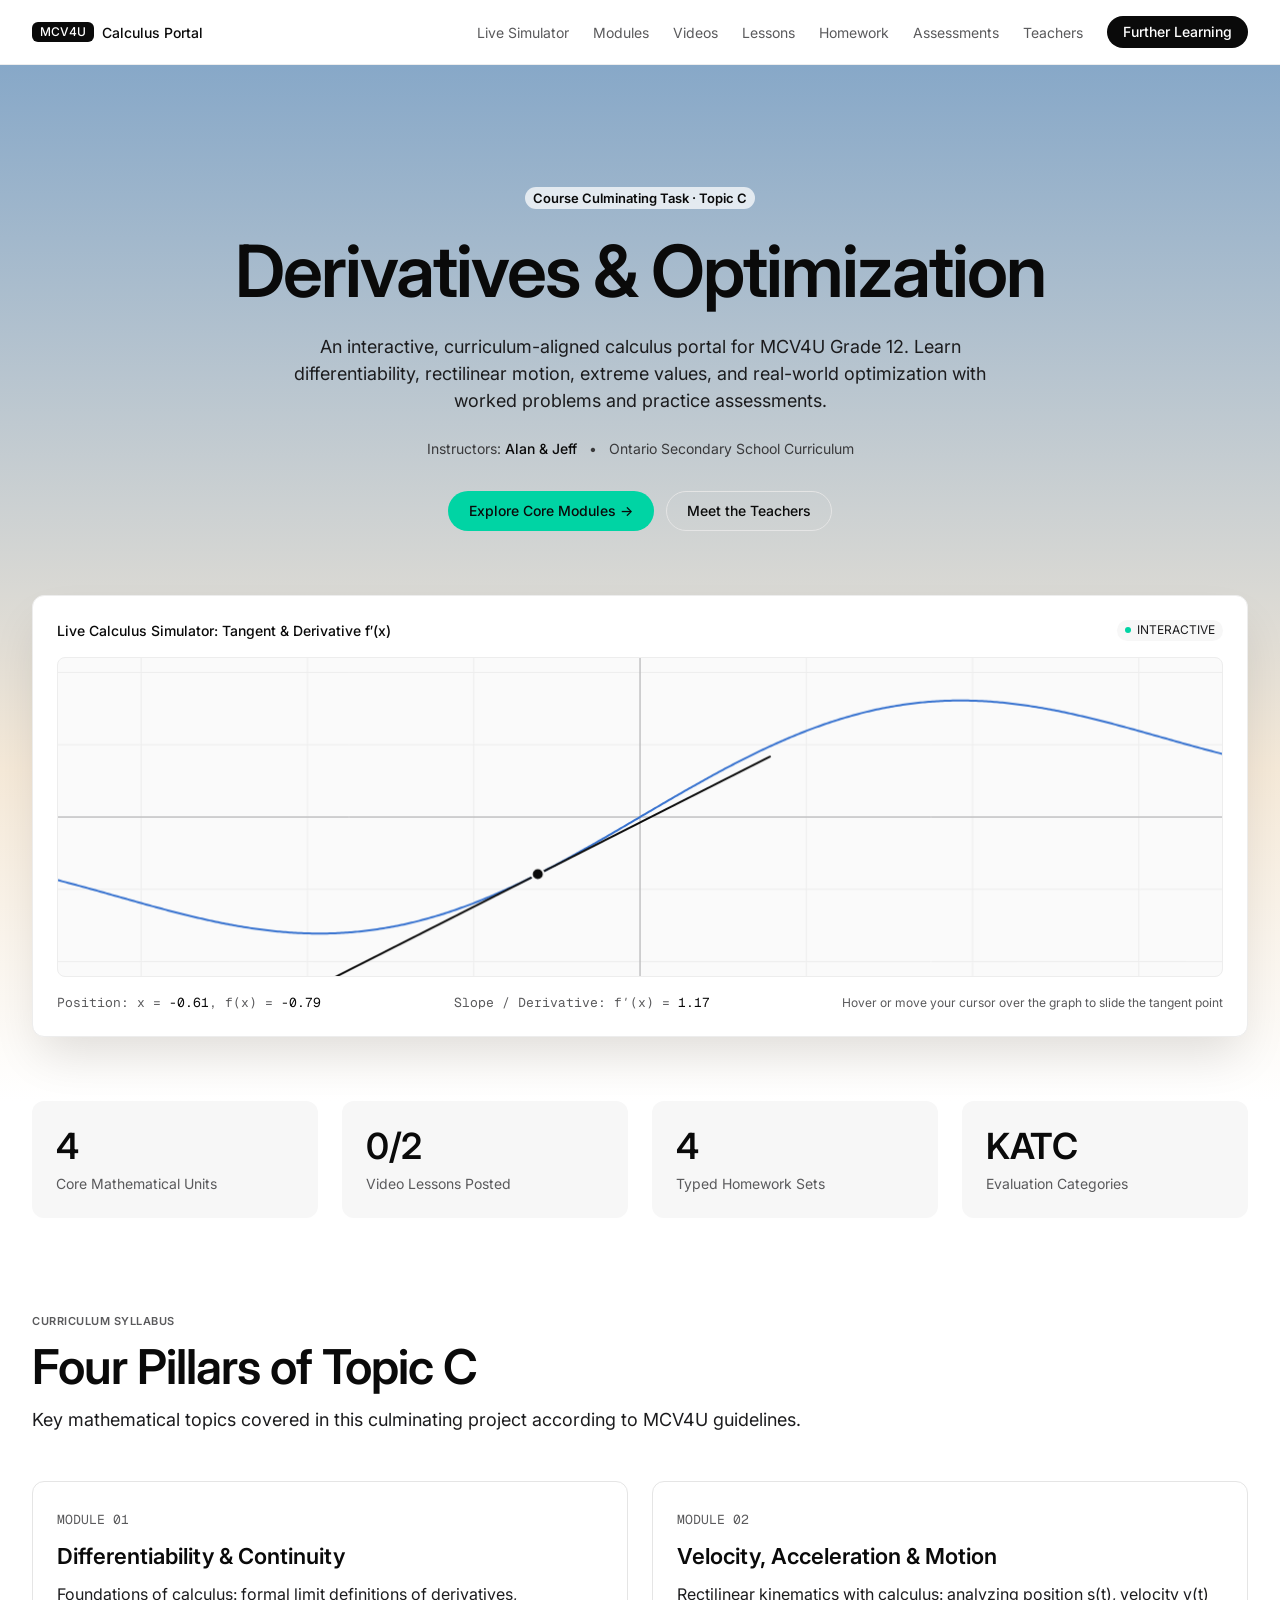
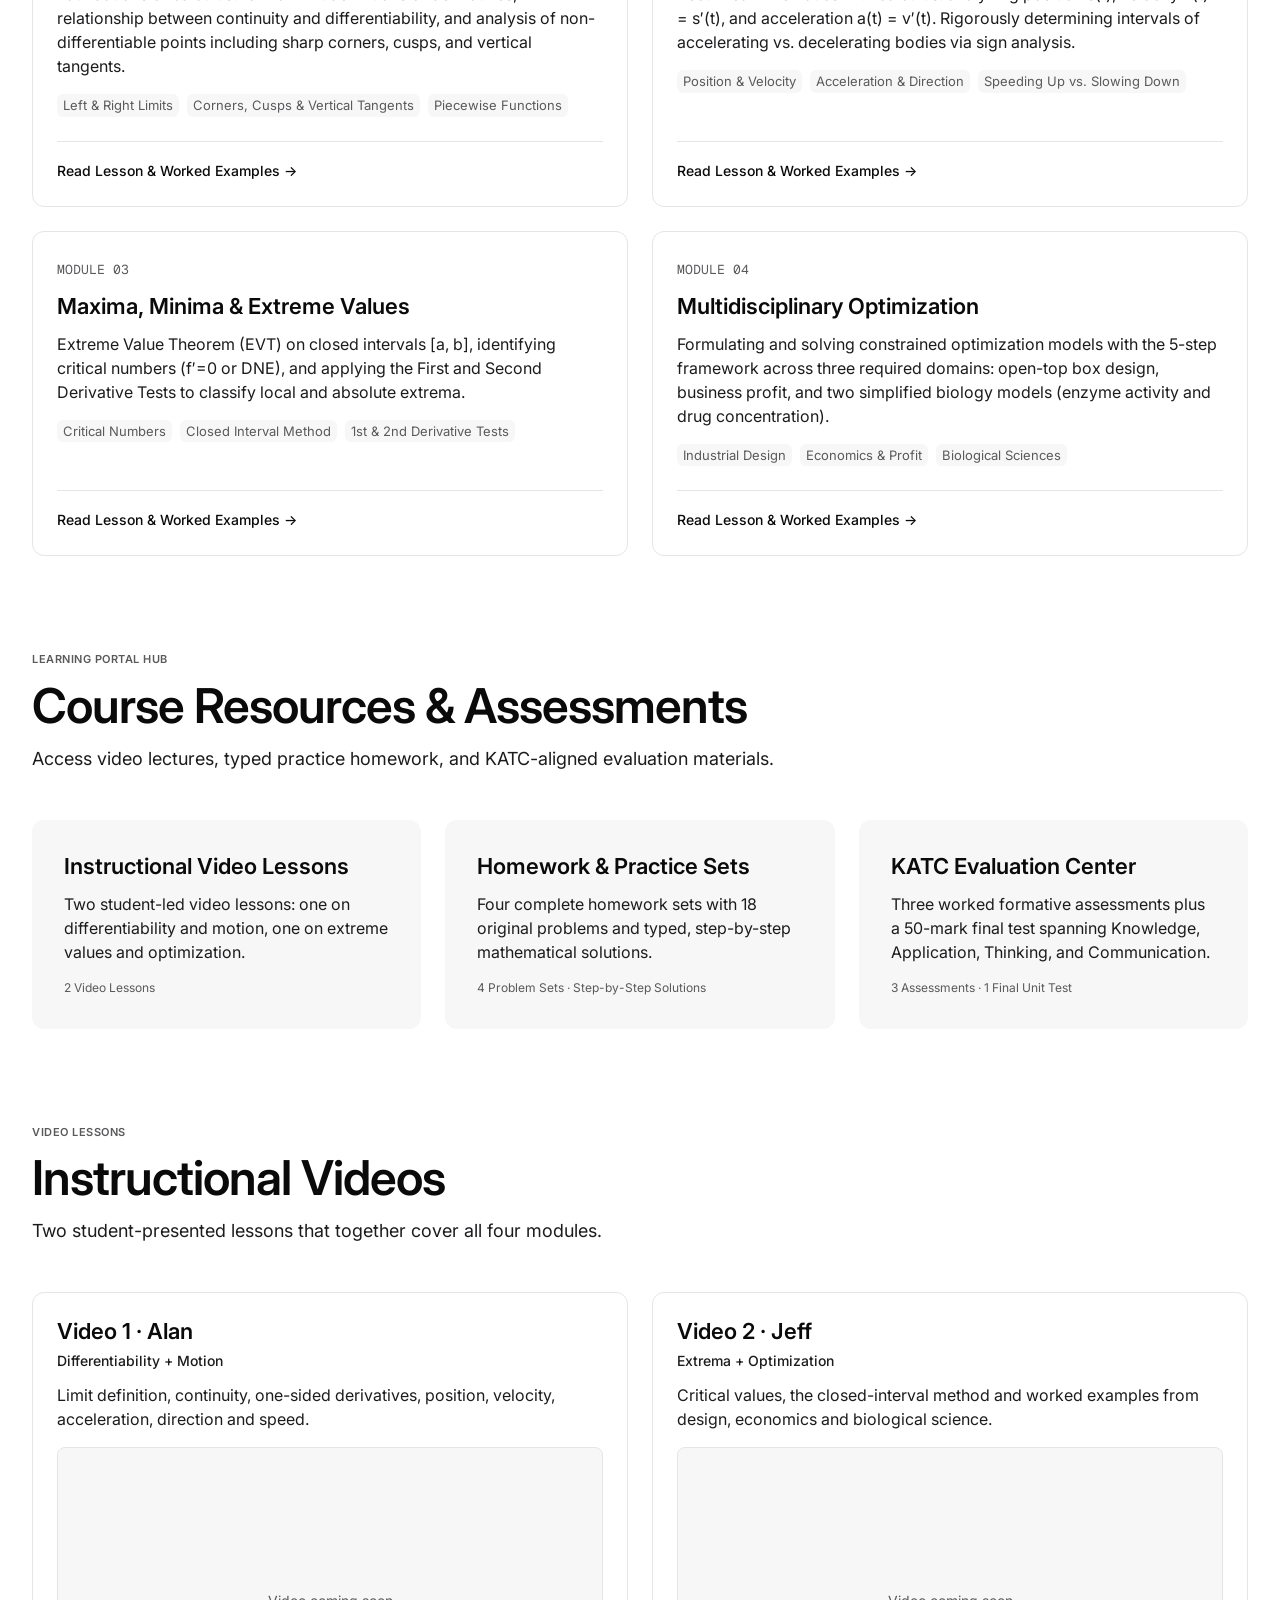
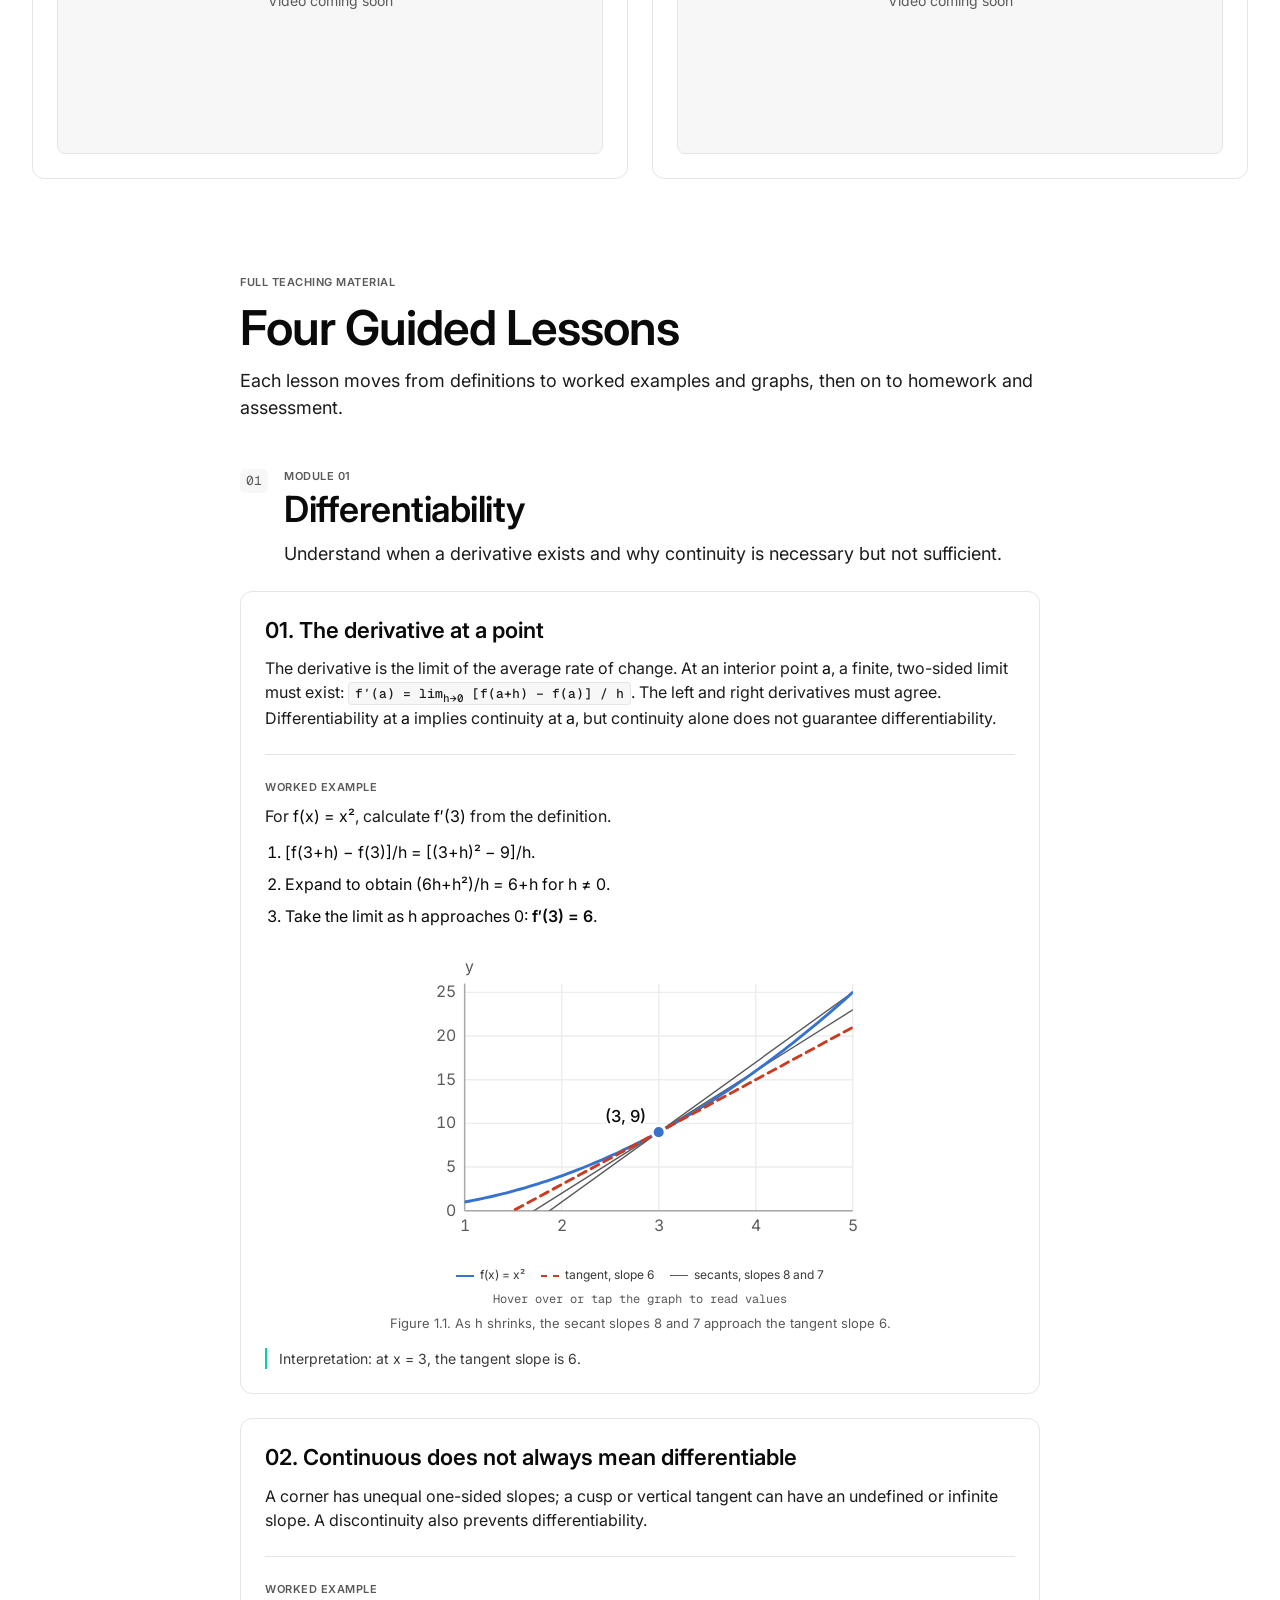
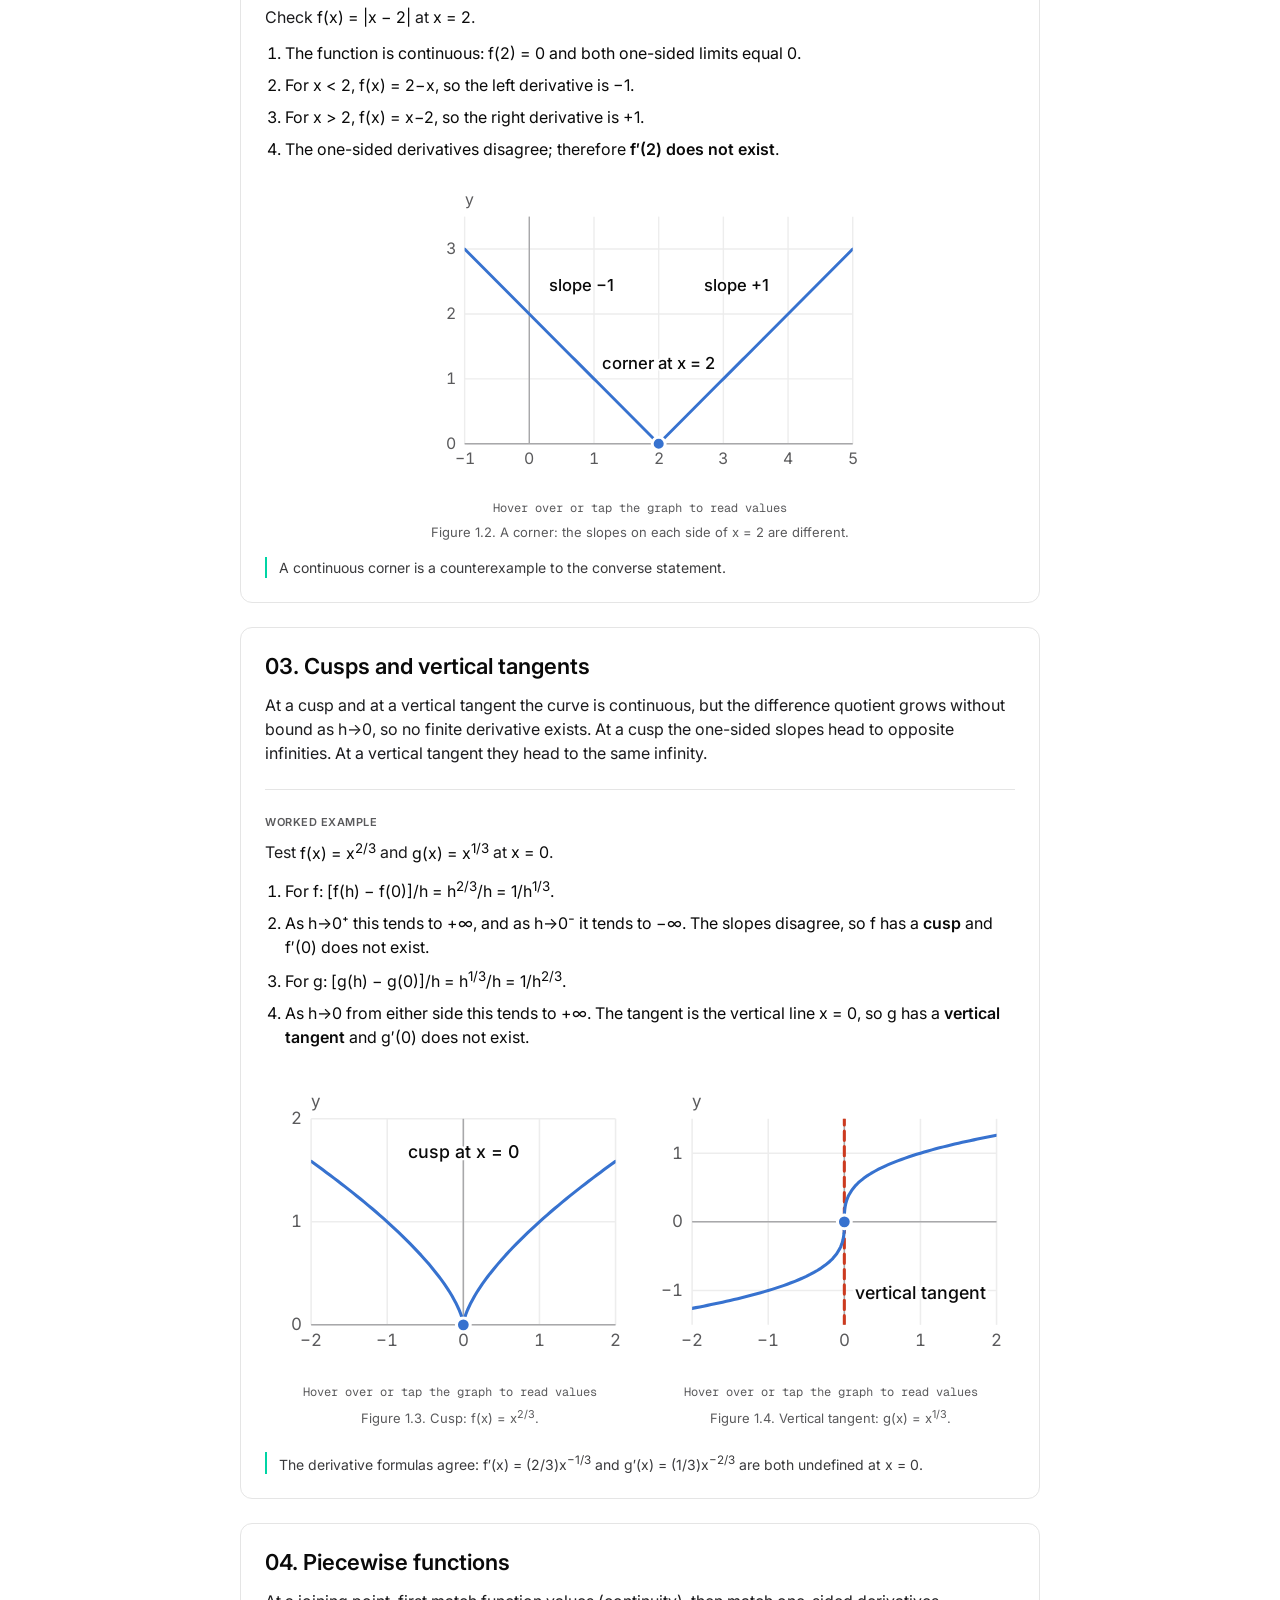
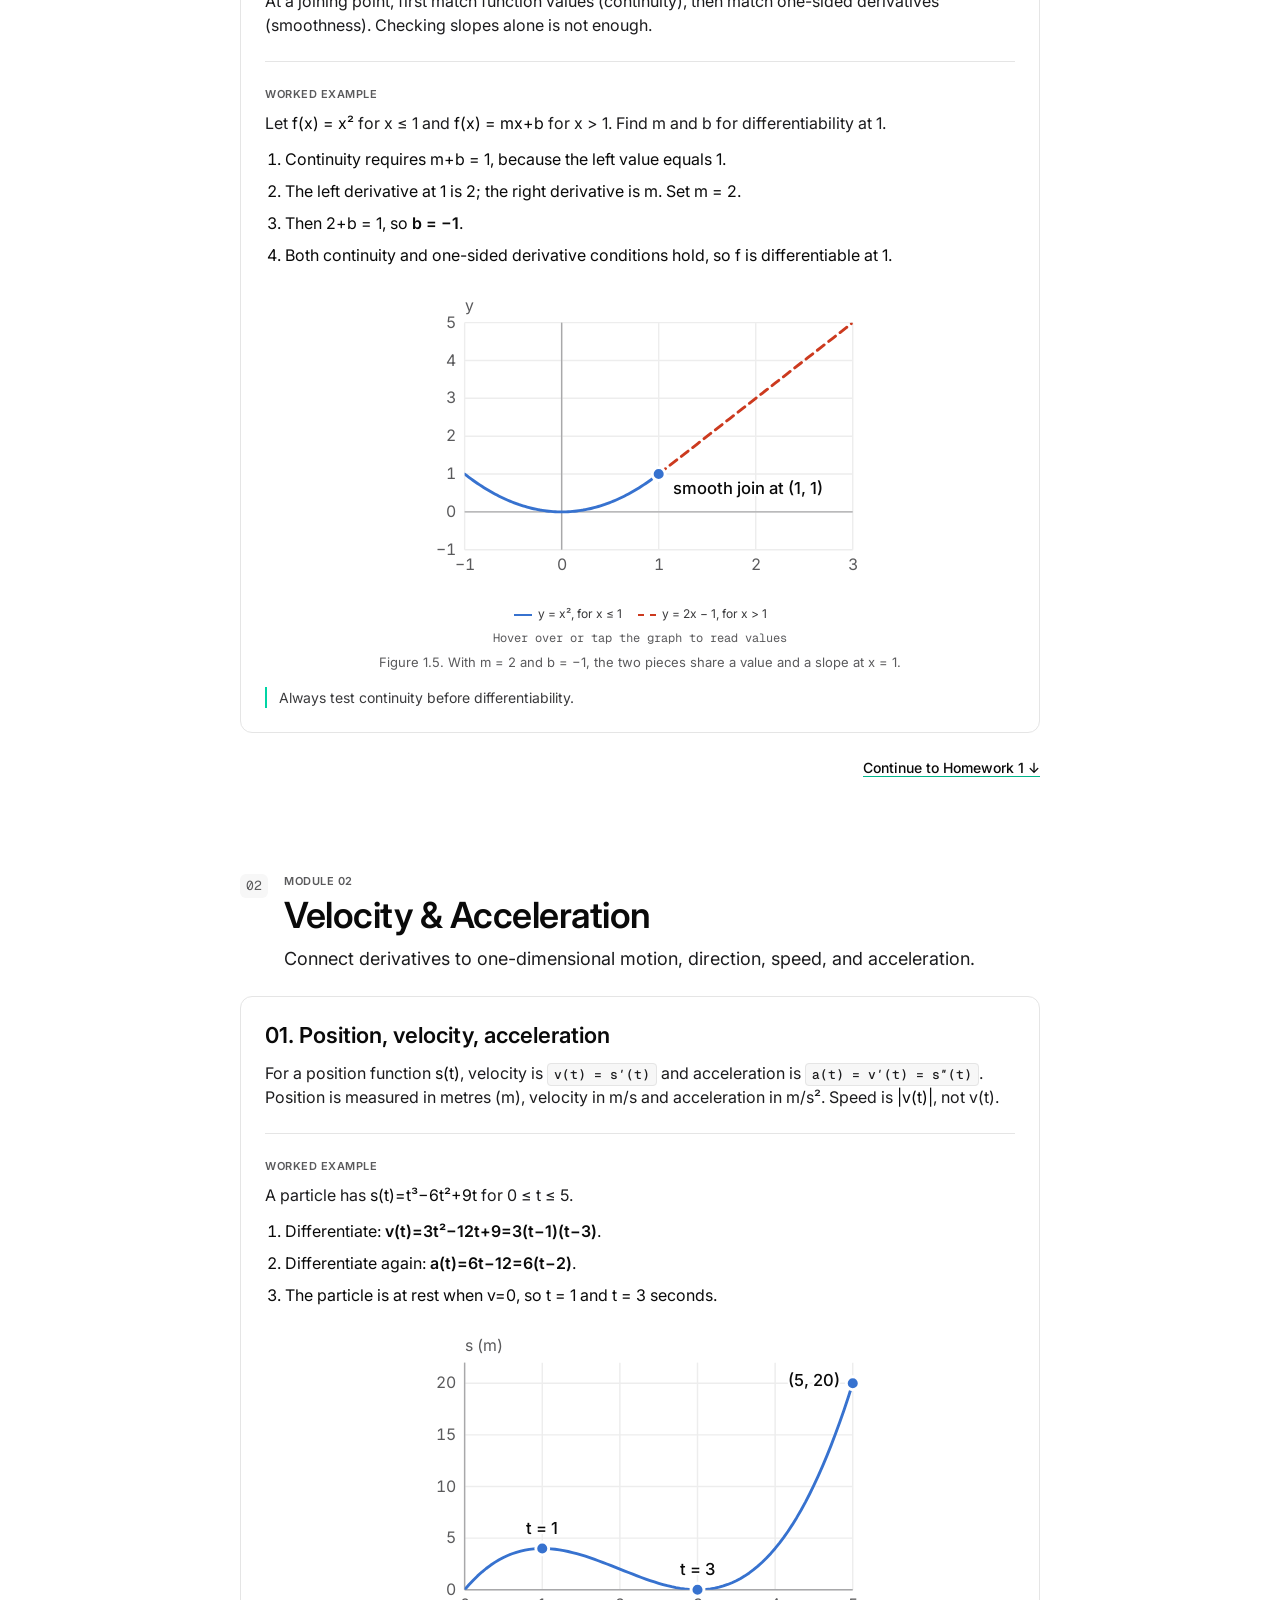
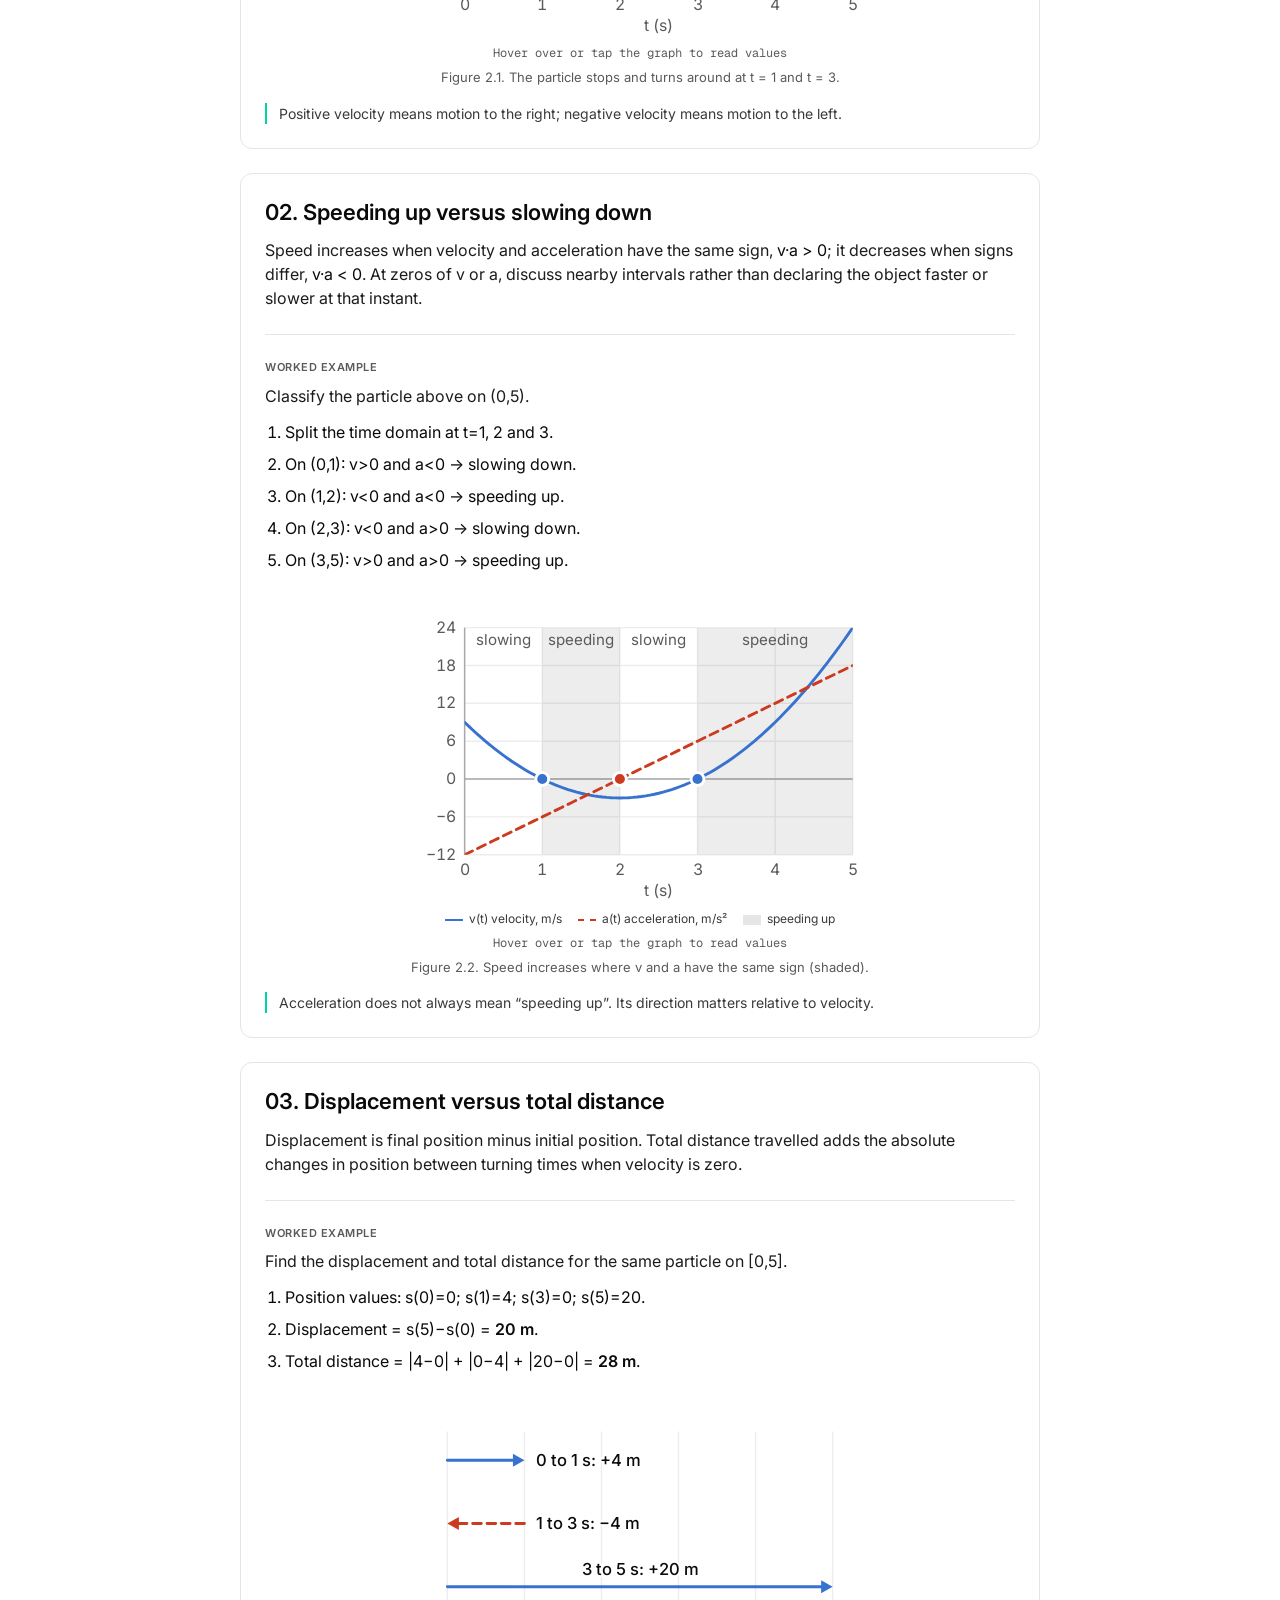
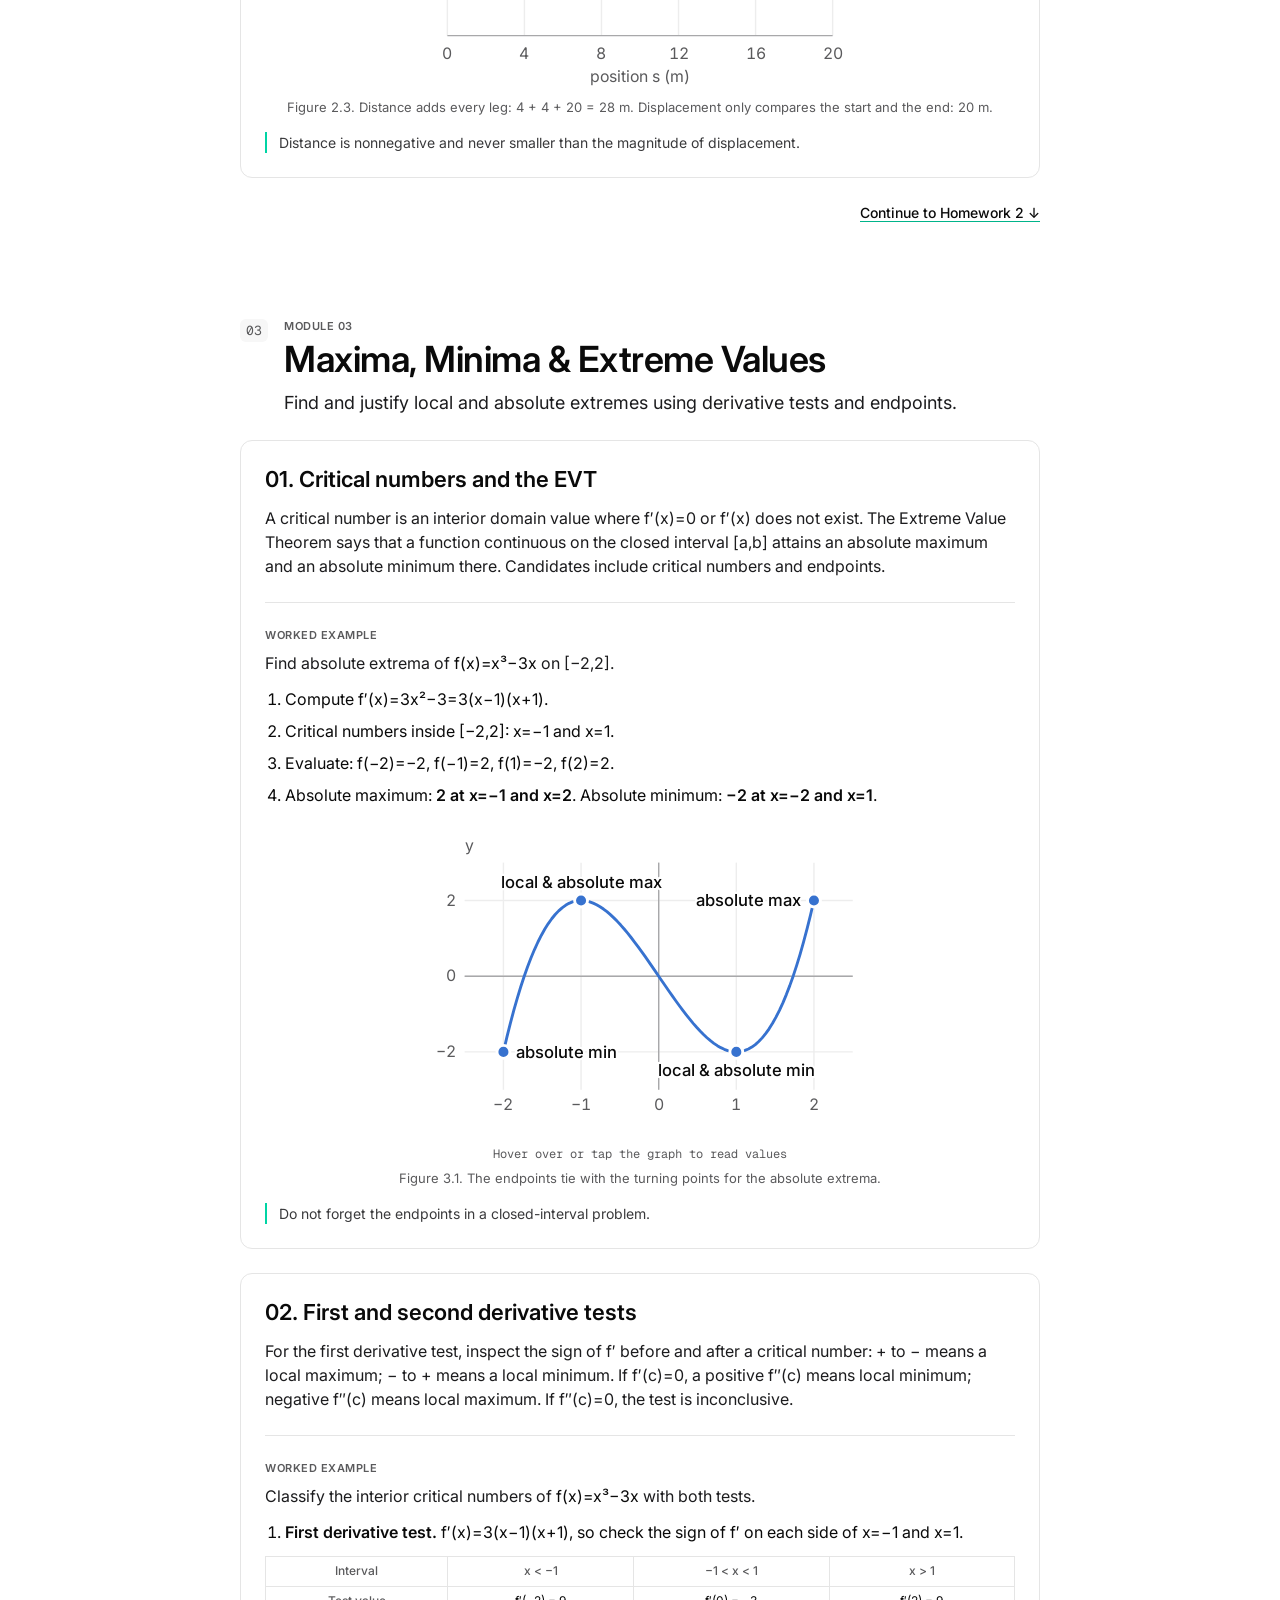
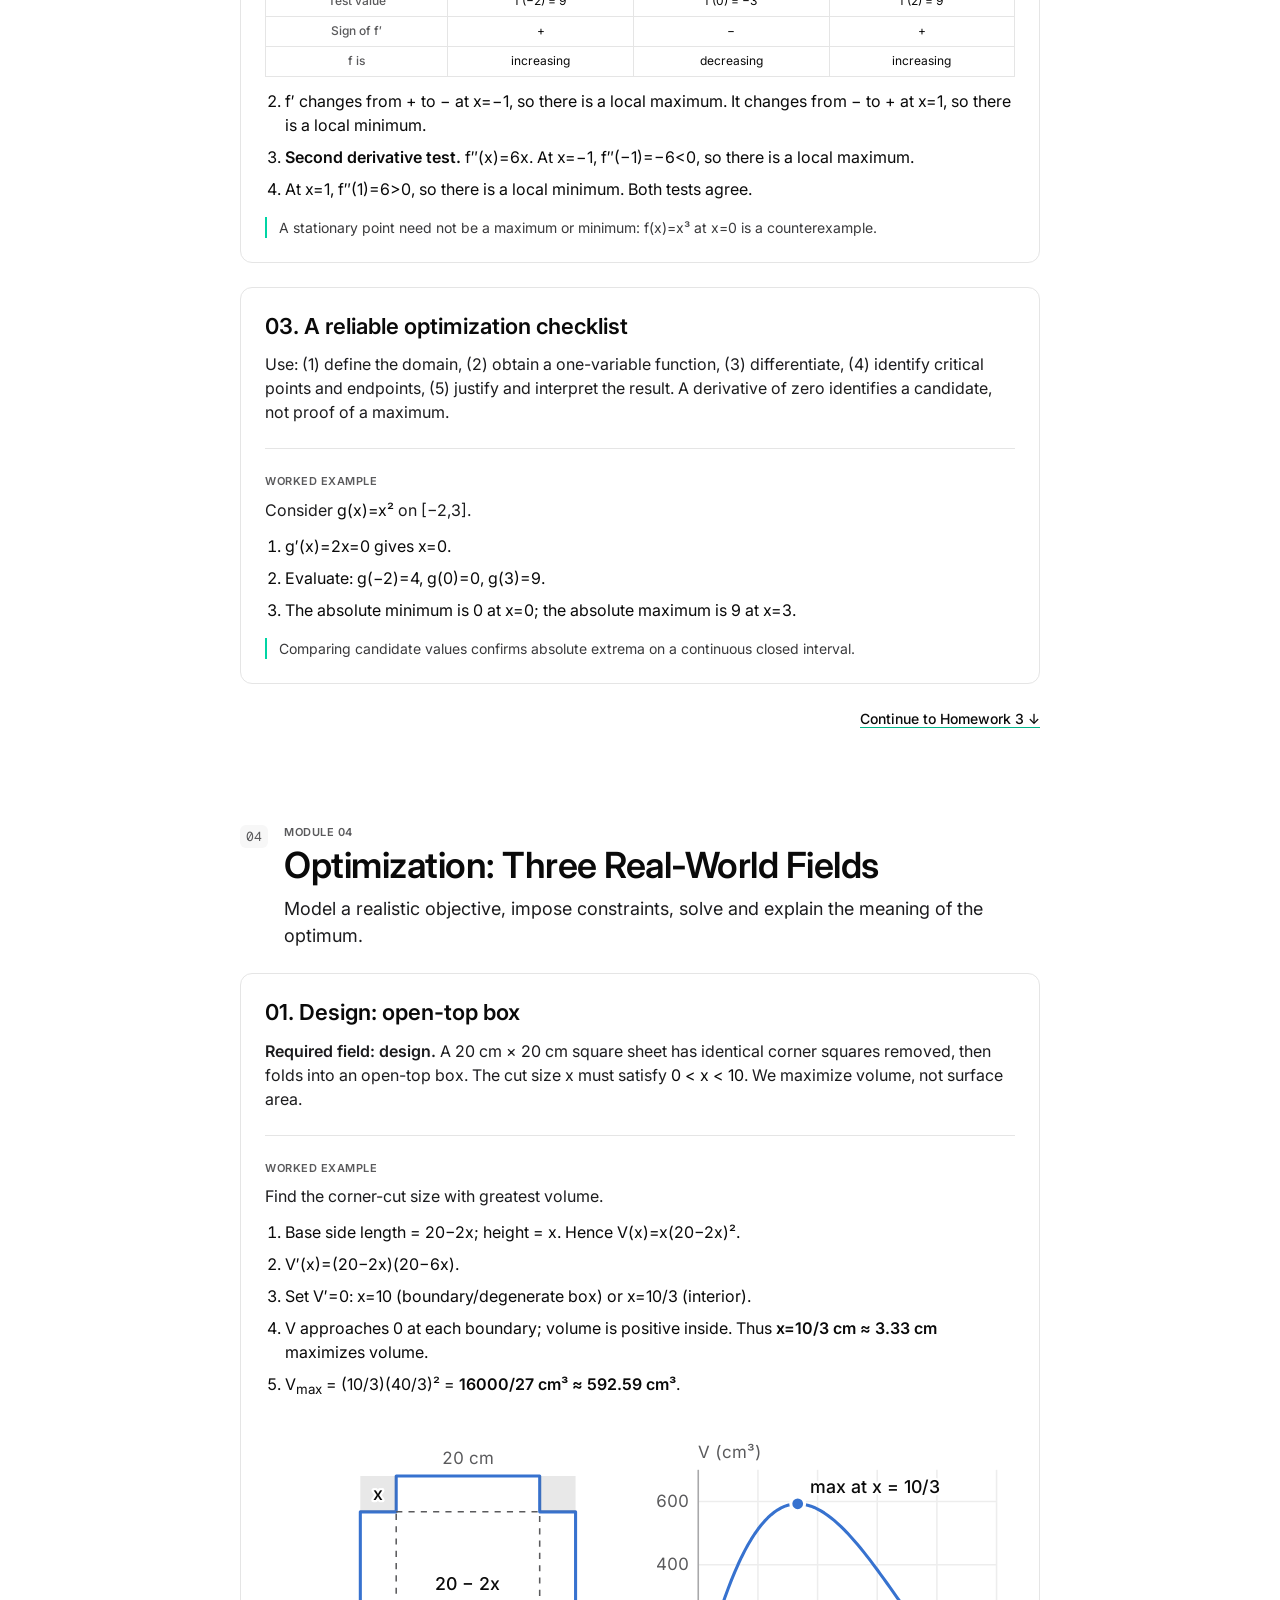
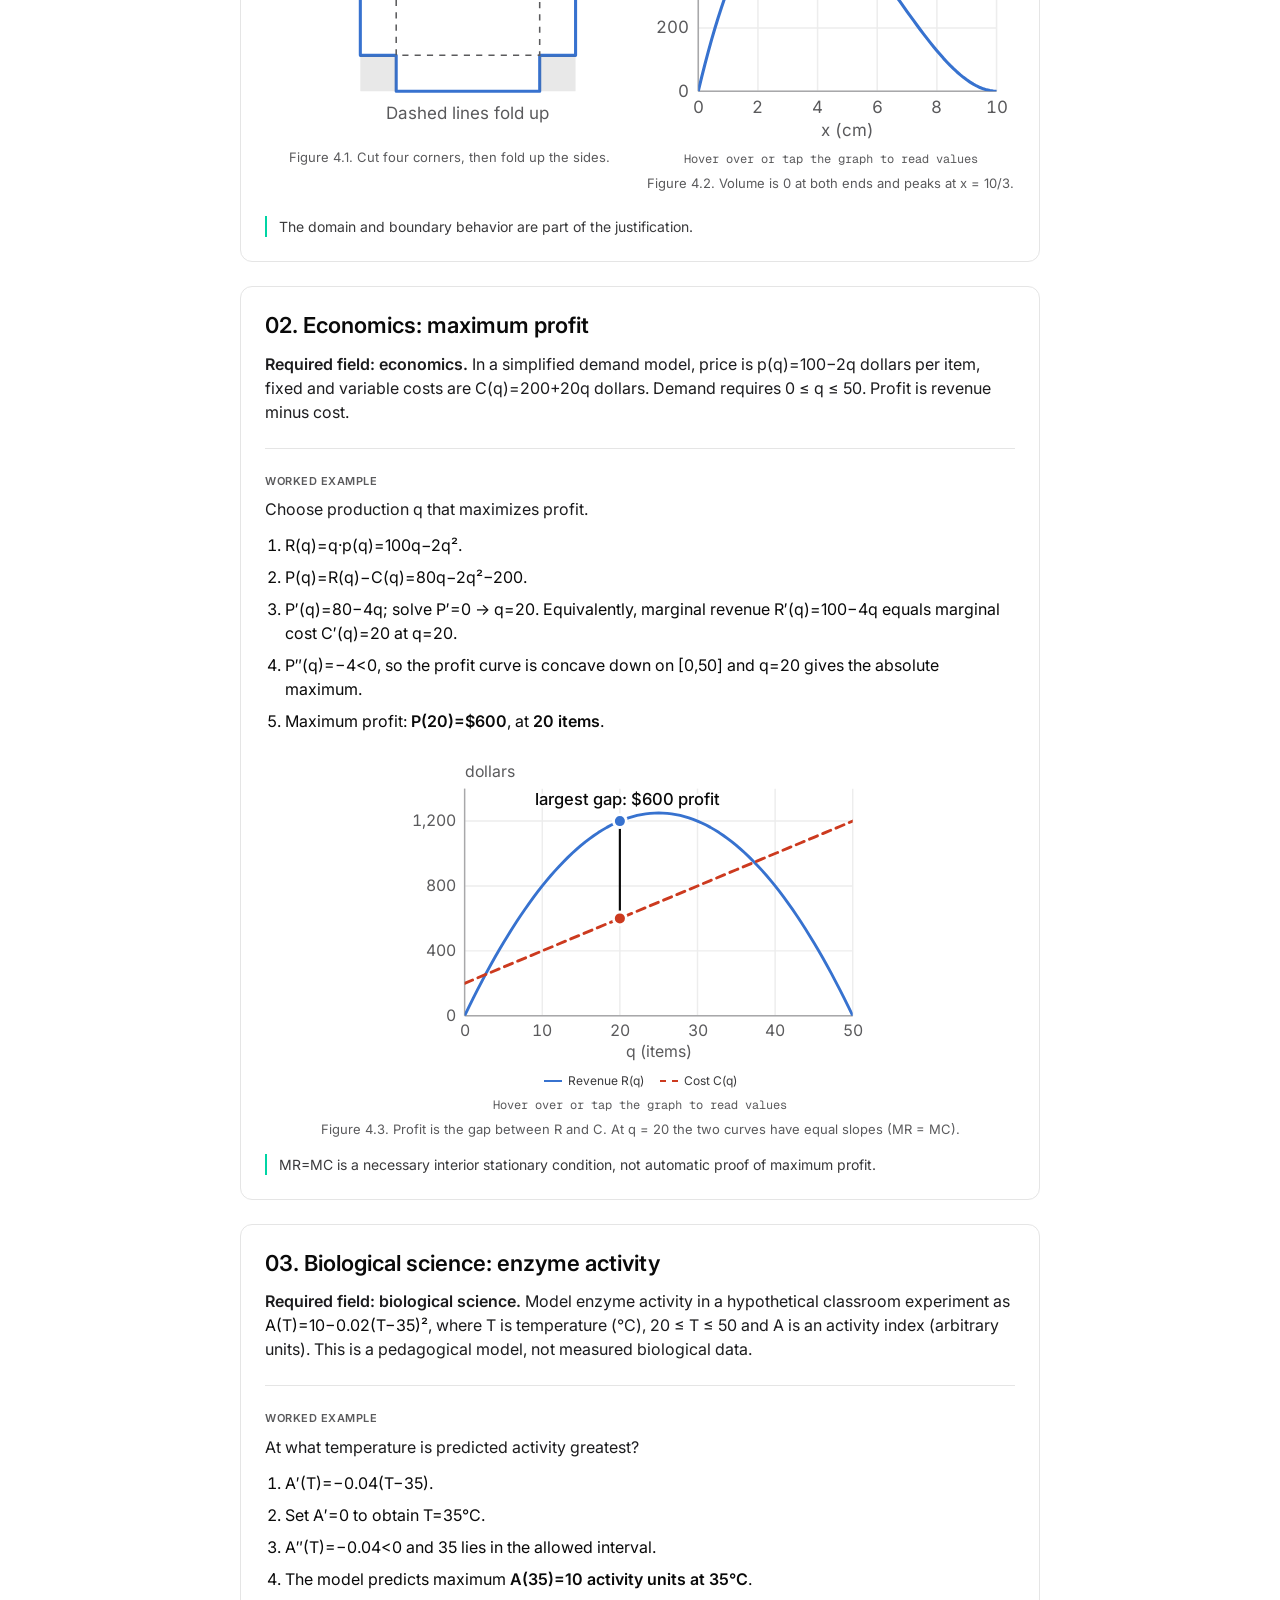
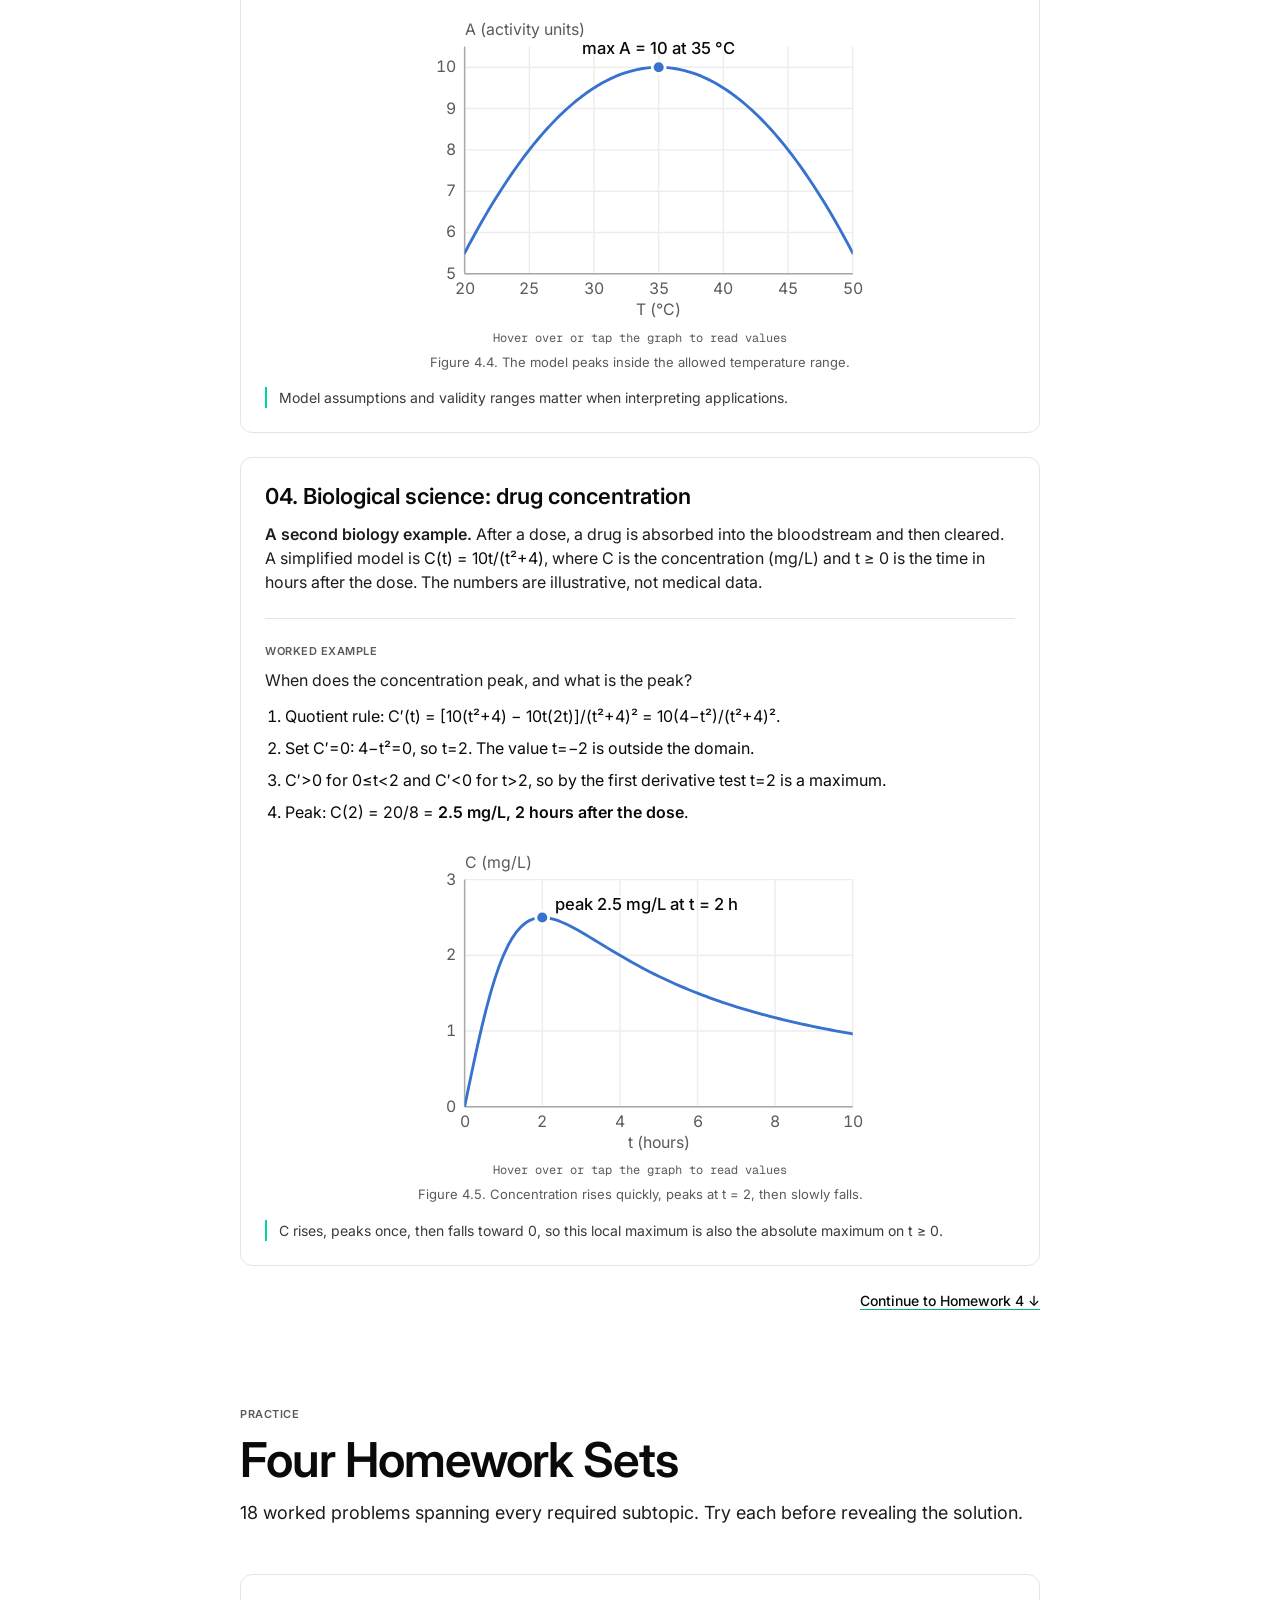
==== index.html @ 17a67951 "first commit" ====
<!DOCTYPE html>
<html lang="en">
<head>
  <meta charset="UTF-8">
  <meta name="viewport" content="width=device-width, initial-scale=1.0">
  <title>MCV4U CCT · Derivatives and Optimization</title>

  <!-- Google Fonts: Inter & JetBrains Mono -->
  <link rel="preconnect" href="https://fonts.googleapis.com">
  <link rel="preconnect" href="https://fonts.gstatic.com" crossorigin>
  <link href="https://fonts.googleapis.com/css2?family=Inter:wght@400;500;600&family=Geist+Mono:wght@400;500&display=swap" rel="stylesheet">

  <style>
    /* Visual language: Linear-inspired tokens (see awesome-design-md/designs/linear.app.md) */
    :root {
      --primary: #5e6ad2;
      --on-primary: #ffffff;
      --primary-hover: #828fff;
      --primary-focus: #5e69d1;
      --ink: #f7f8f8;
      --ink-muted: #d0d6e0;
      --ink-subtle: #8a8f98;
      --canvas: #010102;
      --surface-1: #0f1011;
      --surface-2: #141516;
      --surface-3: #18191a;
      --hairline: #23252a;
      --hairline-strong: #34343a;
      --hairline-tertiary: #3e3e44;
      --success: #27a644;
      --edge-highlight: inset 0 1px 0 rgba(255, 255, 255, 0.04);
      --font-sans: 'Inter', -apple-system, BlinkMacSystemFont, 'Segoe UI', Roboto, sans-serif;
      --font-mono: 'JetBrains Mono', ui-monospace, 'SF Mono', Menlo, monospace;
    }

    * { box-sizing: border-box; margin: 0; padding: 0; }

    html { scroll-behavior: smooth; scroll-padding-top: 72px; }

    body {
      display: flex;
      flex-direction: column;
      min-height: 100vh;
      overflow-x: hidden;
      background: var(--canvas);
      color: var(--ink);
      font-family: var(--font-sans);
      font-size: 16px;
      line-height: 1.5;
      letter-spacing: -0.05px;
      -webkit-font-smoothing: antialiased;
    }

    a { color: inherit; text-decoration: none; transition: color 0.15s ease; }
    strong, b { font-weight: 600; }
    :focus-visible { outline: 2px solid rgba(94, 105, 209, 0.5); outline-offset: 2px; }
    main { flex: 1; }

    .container { max-width: 1280px; margin: 0 auto; padding: 0 32px; }
    .print-only { display: none; }

    /* Top nav */
    header {
      position: sticky;
      top: 0;
      z-index: 50;
      background: var(--canvas);
      border-bottom: 1px solid var(--hairline);
    }

    .nav-container {
      display: flex;
      align-items: center;
      justify-content: space-between;
      max-width: 1280px;
      height: 56px;
      margin: 0 auto;
      padding: 0 32px;
    }

    .brand { display: flex; align-items: center; gap: 8px; font-size: 14px; font-weight: 500; }

    .brand-badge {
      padding: 2px 8px;
      border-radius: 6px;
      background: var(--primary);
      color: var(--on-primary);
      font-size: 12px;
      line-height: 1.4;
    }

    nav ul { display: flex; align-items: center; gap: 24px; list-style: none; }
    nav a { color: var(--ink-subtle); font-size: 14px; }
    nav a:hover { color: var(--ink); }

    .nav-cta {
      display: inline-flex;
      align-items: center;
      padding: 8px 14px;
      border: 1px solid var(--hairline);
      border-radius: 8px;
      background: var(--surface-1);
      color: var(--ink);
      font-weight: 500;
      line-height: 1.2;
    }

    .nav-cta:hover { background: var(--surface-2); border-color: var(--hairline-strong); }
    .mobile-jump { display: none; }

    /* Buttons */
    .btn {
      display: inline-flex;
      align-items: center;
      justify-content: center;
      min-height: 40px;
      padding: 8px 14px;
      border: 1px solid transparent;
      border-radius: 8px;
      font-family: inherit;
      font-size: 14px;
      font-weight: 500;
      line-height: 1.2;
      cursor: pointer;
      transition: background 0.15s ease, border-color 0.15s ease;
    }

    .btn-primary { background: var(--primary); color: var(--on-primary); }
    .btn-primary:hover { background: var(--primary-hover); }
    .btn-primary:active { background: var(--primary-focus); }
    .btn-secondary { background: var(--surface-1); border-color: var(--hairline); color: var(--ink); }
    .btn-secondary:hover { background: var(--surface-2); border-color: var(--hairline-strong); }

    /* Hero */
    .hero { padding: 96px 0 48px; }

    .badge-pill {
      display: inline-flex;
      margin-bottom: 24px;
      padding: 2px 8px;
      border-radius: 9999px;
      background: var(--surface-2);
      color: var(--ink-muted);
      font-size: 12px;
      line-height: 1.4;
    }

    .hero h1 {
      margin-bottom: 24px;
      font-size: clamp(40px, 6.6vw, 80px);
      font-weight: 600;
      line-height: 1.05;
      letter-spacing: -0.0375em;
    }

    .hero p {
      max-width: 720px;
      margin-bottom: 24px;
      color: var(--ink-muted);
      font-size: 20px;
      line-height: 1.4;
      letter-spacing: -0.2px;
    }

    .authors-meta {
      display: flex;
      flex-wrap: wrap;
      gap: 4px 12px;
      margin-bottom: 32px;
      color: var(--ink-subtle);
      font-size: 14px;
    }

    .authors-meta strong { color: var(--ink); font-weight: 500; }
    .btn-group { display: flex; flex-wrap: wrap; gap: 12px; margin-bottom: 64px; }

    /* Live simulator: the page's product panel */
    .interactive-simulator-card {
      padding: 24px;
      border: 1px solid var(--hairline);
      border-radius: 16px;
      background: var(--surface-1);
      box-shadow: var(--edge-highlight);
    }

    .sim-header {
      display: flex;
      flex-wrap: wrap;
      align-items: center;
      justify-content: space-between;
      gap: 8px 12px;
      margin-bottom: 16px;
    }

    .sim-title { font-size: 14px; font-weight: 500; }

    .sim-live-indicator {
      display: inline-flex;
      align-items: center;
      gap: 6px;
      padding: 2px 8px;
      border-radius: 9999px;
      background: var(--surface-2);
      color: var(--ink-muted);
      font-size: 12px;
      line-height: 1.4;
    }

    .pulse-dot { width: 6px; height: 6px; border-radius: 50%; background: var(--success); }

    .sim-canvas-wrap {
      position: relative;
      width: 100%;
      height: 320px;
      overflow: hidden;
      border: 1px solid var(--hairline);
      border-radius: 12px;
      background: var(--canvas);
      cursor: crosshair;
      touch-action: pan-y;
    }

    #math-canvas { display: block; width: 100%; height: 100%; }

    .sim-readout {
      display: flex;
      flex-wrap: wrap;
      align-items: center;
      justify-content: space-between;
      gap: 8px 24px;
      margin-top: 16px;
      color: var(--ink-subtle);
      font-family: var(--font-mono);
      font-size: 13px;
    }

    .sim-val { color: var(--ink); }
    .sim-hint { font-family: var(--font-sans); font-size: 12px; }

    /* Stats */
    .stats-ribbon {
      display: grid;
      grid-template-columns: repeat(4, 1fr);
      gap: 24px;
      margin-bottom: 96px;
    }

    .stat-box, .module-tile, .hub-card, .instructor-card, .lesson-card, .paper-section,
    .quiz-card, .video-card, .resource-card {
      padding: 24px;
      border: 1px solid var(--hairline);
      border-radius: 12px;
      background: var(--surface-1);
      box-shadow: var(--edge-highlight);
    }

    .stat-value { font-size: 40px; font-weight: 600; line-height: 1.15; letter-spacing: -1px; }
    .stat-title { margin-top: 4px; color: var(--ink-subtle); font-size: 14px; }

    /* Section openers */
    .section-title-wrap { max-width: 860px; margin-bottom: 48px; }

    .section-tag {
      display: block;
      margin-bottom: 12px;
      color: var(--ink-subtle);
      font-size: 13px;
      font-weight: 500;
      line-height: 1.3;
      letter-spacing: 0.4px;
    }

    .section-title-wrap h2 {
      margin-bottom: 12px;
      font-size: clamp(32px, 5vw, 56px);
      font-weight: 600;
      line-height: 1.1;
      letter-spacing: -0.032em;
    }

    .section-title-wrap p { color: var(--ink-muted); font-size: 18px; letter-spacing: -0.1px; }
    .curr-section, #modules, #resources, .instructors-section { margin-bottom: 96px; }

    /* Shared card type */
    .module-tile h3, .hub-card h4, .lesson-card h3, .quiz-card h3, .video-card h3,
    .resource-card h3, .instructor-details h3, .paper-head h3 {
      font-size: 22px;
      font-weight: 500;
      line-height: 1.25;
      letter-spacing: -0.4px;
    }

    /* Modules */
    .modules-container { display: grid; grid-template-columns: repeat(2, minmax(0, 1fr)); gap: 24px; }
    .hub-grid { display: grid; grid-template-columns: repeat(3, minmax(0, 1fr)); gap: 24px; }

    .module-tile, .hub-card {
      display: flex;
      flex-direction: column;
      justify-content: space-between;
      transition: background 0.15s ease, border-color 0.15s ease;
    }

    .module-tile[role=link], .hub-card[role=link] { cursor: pointer; }
    .module-tile:hover, .hub-card:hover { background: var(--surface-2); border-color: var(--hairline-strong); }
    .module-tile-header { margin-bottom: 12px; }
    .module-number { color: var(--ink-subtle); font-family: var(--font-mono); font-size: 12px; }
    .module-tile h3, .hub-card h4 { margin-bottom: 12px; }
    .module-tile p, .hub-card p { margin-bottom: 16px; color: var(--ink-muted); }
    .pill-list, .card-tags { display: flex; flex-wrap: wrap; gap: 8px; margin-bottom: 24px; }

    .pill-item, .card-tag {
      padding: 2px 8px;
      border-radius: 6px;
      background: var(--surface-3);
      color: var(--ink-muted);
      font-size: 12px;
      line-height: 1.4;
    }

    .tile-footer { padding-top: 16px; border-top: 1px solid var(--hairline); }
    .tile-link { color: var(--primary-hover); font-size: 14px; font-weight: 500; }
    .hub-meta { color: var(--ink-subtle); font-size: 12px; line-height: 1.4; }

    /* Teachers */
    .instructor-cards-grid { display: grid; grid-template-columns: repeat(2, minmax(0, 1fr)); gap: 24px; }
    .card-top-bar { margin-bottom: 16px; }
    .card-dept { color: var(--ink-subtle); font-size: 13px; font-weight: 500; letter-spacing: 0.4px; }
    .card-main-info { display: flex; align-items: center; gap: 12px; margin-bottom: 16px; }

    .instructor-avatar {
      display: flex;
      flex-shrink: 0;
      align-items: center;
      justify-content: center;
      width: 40px;
      height: 40px;
      border: 1px solid var(--hairline-strong);
      border-radius: 50%;
      background: var(--surface-3);
      font-size: 14px;
      font-weight: 500;
    }

    .instructor-role { color: var(--ink-muted); font-size: 14px; }
    .instructor-course { color: var(--ink-subtle); font-size: 12px; line-height: 1.4; }
    .card-bio { margin-bottom: 16px; color: var(--ink-muted); }
    .card-footer { padding-top: 16px; border-top: 1px solid var(--hairline); }

    .role-tag {
      padding: 2px 8px;
      border-radius: 9999px;
      background: var(--surface-2);
      color: var(--ink-muted);
      font-size: 12px;
      line-height: 1.4;
    }

    /* Lessons */
    .lesson-block { margin-bottom: 96px; }
    .lesson-block:last-child { margin-bottom: 0; }
    .chapter-head { display: flex; align-items: flex-start; gap: 16px; margin-bottom: 24px; }

    .chapter-number {
      padding: 2px 8px;
      border: 1px solid var(--hairline);
      border-radius: 6px;
      background: var(--surface-1);
      color: var(--ink-subtle);
      font-family: var(--font-mono);
      font-size: 13px;
    }

    .chapter-head .section-tag { margin-bottom: 4px; }

    .chapter-head h2 {
      margin-bottom: 8px;
      font-size: clamp(28px, 4vw, 40px);
      font-weight: 600;
      line-height: 1.15;
      letter-spacing: -0.025em;
    }

    .chapter-head p { color: var(--ink-muted); font-size: 18px; letter-spacing: -0.1px; }
    .lesson-stack { display: grid; grid-template-columns: repeat(3, minmax(0, 1fr)); gap: 24px; }
    .lesson-stack.two { grid-template-columns: repeat(2, minmax(0, 1fr)); }
    .lesson-card h3 { margin-bottom: 12px; }
    .lesson-card > p, .worked p { color: var(--ink-muted); }
    .lesson-card .worked { margin-top: 24px; padding-top: 24px; border-top: 1px solid var(--hairline); }

    .worked > strong {
      display: block;
      margin-bottom: 8px;
      color: var(--ink-subtle);
      font-size: 13px;
      font-weight: 500;
      letter-spacing: 0.4px;
    }

    .worked ol, .solution ol { margin: 12px 0; padding-left: 20px; }
    .worked li, .solution li { margin: 8px 0; color: var(--ink); }

    .takeaway {
      margin-top: 16px;
      padding-left: 12px;
      border-left: 2px solid var(--hairline-tertiary);
      color: var(--ink-muted);
      font-size: 14px;
    }

    .worked p.takeaway { color: var(--ink-muted); }
    .m { color: var(--ink); }
    .formula { color: var(--ink); font-family: var(--font-mono); font-size: 0.875em; white-space: normal; }
    .chapter-end { margin-top: 24px; text-align: right; font-size: 14px; font-weight: 500; }
    .chapter-end a, .link-list a, .video-link { color: var(--primary-hover); }
    .chapter-end a:hover, .link-list a:hover, .video-link:hover { color: var(--ink); }

    /* Homework and assessments */
    .paper-section { margin-bottom: 24px; }

    .paper-head {
      display: flex;
      flex-wrap: wrap;
      align-items: baseline;
      justify-content: space-between;
      gap: 8px 16px;
      padding-bottom: 16px;
      border-bottom: 1px solid var(--hairline);
    }

    .paper-head span { color: var(--ink-subtle); font-size: 12px; line-height: 1.4; }
    .paper-instruction { margin-top: 16px; color: var(--ink-muted); font-size: 14px; }
    .question { padding: 24px 0; border-bottom: 1px solid var(--hairline); }
    .question:last-child { padding-bottom: 0; border-bottom: 0; }

    .solution {
      margin-top: 12px;
      padding: 8px 12px;
      border: 1px solid var(--hairline-tertiary);
      border-radius: 8px;
      background: var(--surface-2);
    }

    .solution summary {
      padding: 2px 0;
      color: var(--ink-muted);
      font-size: 14px;
      font-weight: 500;
      cursor: pointer;
    }

    .solution summary:hover { color: var(--ink); }
    .solution li { color: var(--ink-muted); font-size: 14px; }

    .q-cat {
      margin-right: 8px;
      padding: 2px 8px;
      border-radius: 4px;
      background: var(--surface-3);
      color: var(--ink-muted);
      font-family: var(--font-mono);
      font-size: 12px;
      line-height: 1.4;
      white-space: nowrap;
    }

    .final-paper { background: var(--surface-2); border-color: var(--hairline-strong); }
    .final-paper .solution { background: var(--surface-3); }

    .katc-key { display: flex; flex-wrap: wrap; gap: 8px; margin-top: 16px; }

    .katc-key span {
      padding: 2px 8px;
      border-radius: 9999px;
      background: var(--surface-2);
      color: var(--ink-muted);
      font-size: 12px;
      line-height: 1.4;
    }

    .katc-key b { margin-right: 4px; color: var(--ink); font-family: var(--font-mono); font-weight: 400; }

    /* Quick checks */
    .quick-grid { display: grid; grid-template-columns: repeat(3, minmax(0, 1fr)); gap: 24px; }
    .quiz-card h3 { margin-bottom: 8px; }
    .quiz-card > p { color: var(--ink-muted); }

    .choice {
      display: flex;
      align-items: flex-start;
      gap: 8px;
      min-height: 44px;
      margin: 8px 0;
      padding: 10px 12px;
      border: 1px solid var(--hairline);
      border-radius: 8px;
      background: var(--surface-2);
      font-size: 14px;
      cursor: pointer;
    }

    .choice:hover { border-color: var(--hairline-strong); }
    .choice:focus-within { outline: 2px solid rgba(94, 105, 209, 0.5); outline-offset: 2px; }
    .choice input { margin-top: 3px; accent-color: var(--primary); }
    .quiz-card button { margin-top: 8px; }
    .quiz-card p.quiz-feedback { min-height: 21px; margin: 12px 0 4px; font-size: 14px; font-weight: 500; }
    .quiz-card p.quiz-feedback.correct { color: var(--success); }
    .quiz-card p.quiz-feedback.wrong { color: var(--ink-muted); }
    .check-explain { color: var(--ink-muted); font-size: 14px; }

    /* Videos */
    .video-grid { display: grid; grid-template-columns: repeat(2, minmax(0, 1fr)); gap: 24px; }
    .video-card h3 { margin-bottom: 4px; }
    .video-card h4 { margin-bottom: 12px; color: var(--ink-muted); font-size: 14px; font-weight: 500; }
    .video-card > p { margin-bottom: 16px; color: var(--ink-muted); }

    .video-slot {
      display: flex;
      align-items: center;
      justify-content: center;
      aspect-ratio: 16 / 9;
      border: 1px solid var(--hairline);
      border-radius: 8px;
      background: var(--surface-2);
      color: var(--ink-subtle);
      font-size: 14px;
    }

    .video-slot.has-video { display: block; aspect-ratio: auto; border: 0; background: none; }
    .video-frame { width: 100%; aspect-ratio: 16 / 9; }
    .video-frame iframe { width: 100%; height: 100%; border: 0; border-radius: 8px; }
    .video-note { margin-top: 8px; color: var(--ink-muted); font-size: 14px; }

    /* Further learning */
    .resource-grid {
      display: grid;
      grid-template-columns: repeat(3, minmax(0, 1fr));
      gap: 24px;
      margin-bottom: 24px;
    }

    .resource-card h3 { margin-bottom: 12px; }
    .link-list { list-style: none; }
    .link-list li { margin: 8px 0; font-size: 14px; }
    #sources .paper-section p { margin: 8px 0; color: var(--ink-muted); font-size: 14px; }
    #sources .paper-section strong { color: var(--ink); font-weight: 500; }

    /* Lesson graphs */
    .fig {
      --fig-surface: #0f1011;
      --fig-ink: #f7f8f8;
      --fig-muted: #8a8f98;
      --fig-grid: #23252a;
      --fig-axis: #3e3e44;
      --fig-1: #5e6ad2;
      --fig-2: #d0d6e0;
      margin: 24px 0 8px;
    }

    .fig svg {
      display: block;
      width: 100%;
      max-width: 400px;
      height: auto;
      margin: 0 auto;
      touch-action: pan-y;
    }

    .fig svg text { font-family: inherit; }
    .f-grid { stroke: var(--fig-grid); stroke-width: 1; }
    .f-axis { stroke: var(--fig-axis); stroke-width: 1; }
    .f-tick { fill: var(--fig-muted); font-size: 11px; font-variant-numeric: tabular-nums; }
    .f-note { fill: var(--fig-muted); font-size: 10.5px; }

    .f-label {
      fill: var(--fig-ink);
      font-size: 11.5px;
      font-weight: 500;
      paint-order: stroke;
      stroke: var(--fig-surface);
      stroke-width: 3px;
      stroke-linejoin: round;
    }

    .f-c1, .f-c2, .f-cs { fill: none; stroke-linecap: round; stroke-linejoin: round; }
    .f-c1 { stroke: var(--fig-1); stroke-width: 2; }
    .f-c2 { stroke: var(--fig-2); stroke-width: 2; stroke-dasharray: 6 4; }
    .f-cs { stroke: var(--fig-muted); stroke-width: 1; }
    .f-gap { stroke: var(--fig-ink); stroke-width: 1.5; }
    .f-band { fill: var(--fig-ink); opacity: 0.07; }
    .f-a1 { fill: var(--fig-1); }
    .f-a2 { fill: var(--fig-2); }
    .f-m1, .f-m2, .fig-dot { stroke: var(--fig-surface); stroke-width: 2; }
    .f-m1 { fill: var(--fig-1); }
    .f-m2 { fill: var(--fig-2); }
    .f-net { fill: none; stroke: var(--fig-1); stroke-width: 2; stroke-linejoin: round; }
    .f-cut { fill: var(--fig-muted); opacity: 0.14; }
    .f-fold { fill: none; stroke: var(--fig-muted); stroke-width: 1; stroke-dasharray: 4 4; }
    .fig-guide { stroke: var(--fig-muted); stroke-width: 1; }
    .fig-dot { fill: var(--fig-ink); }
    .fig-pair { display: grid; grid-template-columns: repeat(auto-fit, minmax(210px, 1fr)); gap: 12px; }

    .fig-key {
      display: flex;
      flex-wrap: wrap;
      justify-content: center;
      gap: 4px 16px;
      margin-top: 8px;
      color: var(--ink-muted);
      font-size: 12px;
      line-height: 1.4;
    }

    .fig-key span { display: inline-flex; align-items: center; gap: 6px; }
    .fig-key i { display: inline-block; width: 18px; height: 0; border-top: 2px solid; }
    .fig-key .sw-1 { border-top-color: var(--fig-1); }
    .fig-key .sw-2 { border-top: 2px dashed var(--fig-2); }
    .fig-key .sw-s { border-top: 1px solid var(--fig-muted); }
    .fig-key .sw-b { height: 10px; border: 0; background: rgba(247, 248, 248, 0.14); }

    .fig-readout {
      min-height: 20px;
      margin-top: 6px;
      color: var(--ink-subtle);
      font-family: var(--font-mono);
      font-size: 12px;
      text-align: center;
    }

    .fig-readout.live { color: var(--ink); }
    .fig figcaption { margin-top: 4px; color: var(--ink-subtle); font-size: 12px; line-height: 1.4; text-align: center; }

    /* First derivative test table */
    .sign-table { width: 100%; margin: 12px 0; border-collapse: collapse; font-size: 12px; line-height: 1.4; text-align: center; }
    .sign-table th, .sign-table td { padding: 6px 4px; border: 1px solid var(--hairline-strong); font-weight: 400; }
    .sign-table th { color: var(--ink-subtle); font-weight: 500; }

    /* Footer */
    footer {
      padding: 64px 32px;
      border-top: 1px solid var(--hairline);
      background: var(--canvas);
      color: var(--ink-subtle);
      font-size: 12px;
      line-height: 1.4;
    }

    .footer-inner {
      display: flex;
      flex-wrap: wrap;
      align-items: center;
      justify-content: space-between;
      gap: 16px;
      max-width: 1216px;
      margin: 0 auto;
    }

    .footer-left strong { display: block; margin-bottom: 4px; color: var(--ink); font-size: 14px; font-weight: 500; }

    /* Visual language: Mintlify-inspired tokens (see awesome-design-md/designs/mintlify.md) */
    :root {
      --primary: #0a0a0a;
      --on-primary: #ffffff;
      --primary-hover: #1c1c1e;
      --primary-focus: #1c1c1e;
      --ink: #0a0a0a;
      --ink-muted: #1c1c1e;
      --ink-subtle: #5a5a5c;
      --canvas: #ffffff;
      --surface-1: #ffffff;
      --surface-2: #f7f7f7;
      --surface-3: #f7f7f7;
      --hairline: #e5e5e5;
      --hairline-strong: #e5e5e5;
      --hairline-tertiary: #ededed;
      --success: #00d4a4;
      --edge-highlight: none;
      --font-mono: 'Geist Mono', 'SF Mono', Menlo, Consolas, monospace;
    }

    body { letter-spacing: 0; }
    :focus-visible, .choice:focus-within { outline: 2px solid #00d4a4; outline-offset: 2px; }

    /* Top nav */
    .nav-container { height: 64px; }
    header { border-bottom-color: #ededed; }
    .brand-badge { background: #0a0a0a; }
    .nav-cta { padding: 8px 16px; border: 0; border-radius: 9999px; background: #0a0a0a; color: #ffffff; }
    .nav-cta:hover { background: #1c1c1e; }

    /* Pill buttons */
    .btn { padding: 10px 20px; border-radius: 9999px; line-height: 1.3; }
    .btn-primary:hover, .btn-primary:active { background: #1c1c1e; }
    .btn-secondary { background: transparent; border-color: #e5e5e5; }
    .btn-secondary:hover { background: rgba(255, 255, 255, 0.5); border-color: #e5e5e5; }
    .hero .btn-primary { background: #00d4a4; color: #0a0a0a; }
    .hero .btn-primary:hover, .hero .btn-primary:active { background: #00b48a; }

    /* Sky hero band with the simulator as its product mockup */
    .hero { position: relative; isolation: isolate; padding: 120px 0 64px; text-align: center; }

    .hero::before {
      content: "";
      position: absolute;
      top: 0;
      bottom: 0;
      left: 50%;
      z-index: -1;
      width: 100vw;
      transform: translateX(-50%);
      background: linear-gradient(180deg, #87a8c8 0%, #f5e9d8 68%, #ffffff 100%);
    }

    .hero h1 { font-size: clamp(36px, 6vw, 72px); letter-spacing: -2px; }
    .hero p { margin-left: auto; margin-right: auto; font-size: 18px; line-height: 1.5; letter-spacing: 0; }
    .authors-meta, .btn-group { justify-content: center; }
    .authors-meta { color: #3a3a3c; }
    .badge-pill { background: rgba(255, 255, 255, 0.72); color: #0a0a0a; font-size: 13px; font-weight: 600; }

    .interactive-simulator-card {
      border-color: #ededed;
      border-radius: 12px;
      background: #ffffff;
      box-shadow: rgba(0, 0, 0, 0.12) 0 24px 48px -8px;
      text-align: left;
    }

    .sim-canvas-wrap { border-color: #ededed; border-radius: 8px; background: #fafafa; }
    .pulse-dot { background: #00d4a4; }

    /* Type */
    .section-tag { font-size: 11px; font-weight: 600; letter-spacing: 0.5px; line-height: 1.4; text-transform: uppercase; }
    .section-title-wrap h2 { font-size: clamp(32px, 4.4vw, 48px); line-height: 1.1; letter-spacing: -1px; }
    .section-title-wrap p, .chapter-head p { font-size: 18px; letter-spacing: 0; }
    .chapter-head h2 { font-size: clamp(28px, 3.4vw, 36px); line-height: 1.2; letter-spacing: -0.5px; }

    .module-tile h3, .hub-card h4, .lesson-card h3, .quiz-card h3, .video-card h3,
    .resource-card h3, .instructor-details h3, .paper-head h3 {
      font-size: 22px;
      font-weight: 600;
      line-height: 1.3;
      letter-spacing: 0;
    }

    .stat-value { font-size: 36px; line-height: 1.2; letter-spacing: -0.5px; }

    /* Documentation column for the long reading sections */
    #lessons, #homework, #assessments { max-width: 800px; margin-left: auto; margin-right: auto; }
    #lessons .lesson-stack { grid-template-columns: minmax(0, 1fr); }
    .fig svg { max-width: 460px; }

    /* Cards */
    .stat-box, .hub-card { border: 0; background: #f7f7f7; }
    .hub-card { padding: 32px; }
    .module-tile:hover { background: #ffffff; box-shadow: rgba(0, 0, 0, 0.04) 0 1px 2px; }
    .hub-card:hover { background: #f7f7f7; box-shadow: rgba(0, 0, 0, 0.04) 0 1px 2px; }
    .tile-link { color: #0a0a0a; }
    .pill-item, .card-tag, .q-cat, .chapter-number { padding: 2px 6px; border: 0; border-radius: 6px; background: #f7f7f7; color: #5a5a5c; font-size: 13px; }
    .katc-key span { background: #f7f7f7; color: #1c1c1e; font-size: 13px; }
    .katc-key b { color: #0a0a0a; }
    .module-number { font-size: 13px; }
    .role-tag { background: #f7f7f7; color: #1c1c1e; font-size: 13px; }
    .instructor-avatar { border-color: #e5e5e5; background: #f7f7f7; }

    /* Inline maths reads like inline code */
    .formula {
      padding: 2px 6px;
      border: 1px solid #e5e5e5;
      border-radius: 4px;
      background: #f7f7f7;
      color: #1c1c1e;
      font-size: 13px;
      font-weight: 500;
      -webkit-box-decoration-break: clone;
      box-decoration-break: clone;
    }

    .chapter-end a, .link-list a, .video-link {
      color: #0a0a0a;
      text-decoration: underline;
      text-decoration-color: #00b48a;
      text-underline-offset: 3px;
    }

    .chapter-end a:hover, .link-list a:hover, .video-link:hover { color: #3a3a3c; }
    .takeaway { border-left-color: #00d4a4; color: #3a3a3c; }
    .worked p.takeaway { color: #3a3a3c; }
    .worked > strong { font-size: 11px; font-weight: 600; letter-spacing: 0.5px; text-transform: uppercase; color: #5a5a5c; }

    /* Assessments */
    .question { border-bottom-color: #ededed; }
    .solution { border-color: #ededed; background: #fafafa; }
    .solution summary { color: #1c1c1e; }
    .solution li { color: #3a3a3c; }
    .final-paper { border: 2px solid #00d4a4; background: #ffffff; box-shadow: rgba(0, 212, 164, 0.08) 0 8px 24px; }
    .final-paper .solution { background: #fafafa; }
    .choice { border-color: #e5e5e5; background: #ffffff; }
    .choice input { accent-color: #0a0a0a; }
    .quiz-card p.quiz-feedback.correct { color: #0a0a0a; }
    .quiz-card p.quiz-feedback.correct::before { content: ""; display: inline-block; width: 8px; height: 8px; margin-right: 6px; border-radius: 50%; background: #00d4a4; }
    .quiz-card p.quiz-feedback.wrong { color: #5a5a5c; }
    .video-slot { border-color: #e5e5e5; background: #f7f7f7; }
    footer { color: #5a5a5c; font-size: 14px; }

    /* Graphs */
    .fig {
      --fig-surface: #ffffff;
      --fig-ink: #0a0a0a;
      --fig-muted: #5a5a5c;
      --fig-grid: #ededed;
      --fig-axis: #a8a8aa;
      --fig-1: #3772cf;
      --fig-2: #cc3a1f;
    }

    .fig-key { color: #3a3a3c; }
    .fig-key .sw-b { background: rgba(10, 10, 10, 0.1); }
    .fig figcaption { font-size: 13px; }
    /* Tablet */
    @media (max-width: 1024px) {
      nav ul { display: none; }

      .mobile-jump {
        display: flex;
        gap: 8px;
        overflow-x: auto;
        padding: 12px 0;
        scrollbar-width: none;
      }

      .mobile-jump::-webkit-scrollbar { display: none; }

      .mobile-jump a {
        display: inline-flex;
        align-items: center;
        min-height: 44px;
        padding: 6px 14px;
        border: 1px solid var(--hairline);
        border-radius: 9999px;
        color: var(--ink-subtle);
        font-size: 14px;
        font-weight: 500;
        white-space: nowrap;
      }

      .hub-grid, .lesson-stack, .quick-grid, .resource-grid { grid-template-columns: repeat(2, minmax(0, 1fr)); }
    }

    /* Mobile */
    @media (max-width: 768px) {
      .container { padding: 0 16px; }
      .nav-container { padding: 0 16px; }
      .hero { padding: 48px 0 32px; }
      .hero p { font-size: 18px; line-height: 1.5; }
      .btn-group { margin-bottom: 48px; }
      .stats-ribbon { grid-template-columns: repeat(2, minmax(0, 1fr)); gap: 12px; margin-bottom: 64px; }
      .stat-box { padding: 16px; }
      .stat-value { font-size: 28px; line-height: 1.2; letter-spacing: -0.6px; }
      .sim-canvas-wrap { height: 240px; }
      .interactive-simulator-card { padding: 16px; }
      .curr-section, #modules, #resources, .instructors-section, .lesson-block { margin-bottom: 64px; }
      .section-title-wrap { margin-bottom: 32px; }
      .section-title-wrap p, .chapter-head p { font-size: 16px; }
      .modules-container, .hub-grid, .instructor-cards-grid, .lesson-stack, .lesson-stack.two,
      .quick-grid, .video-grid, .resource-grid { grid-template-columns: minmax(0, 1fr); }
      .lesson-card, .paper-section, .module-tile, .hub-card, .instructor-card, .quiz-card,
      .video-card, .resource-card { padding: 16px; }
      .solution summary { padding: 8px 0; }
      footer { padding: 48px 16px; }
      .footer-inner { flex-direction: column; align-items: flex-start; }
    }

    @media (max-width: 768px) {
      .hero { padding: 64px 0 40px; }
      .btn { min-height: 44px; }
    }
    /* PDF version */
    @media print {
      html { scroll-behavior: auto; }

      body {
        display: block !important;
        overflow: visible !important;
        background: #fff !important;
        color: #141516 !important;
        font-family: Arial, sans-serif !important;
        font-size: 10pt !important;
        letter-spacing: 0;
      }

      main *, footer * {
        color: #141516 !important;
        background: transparent !important;
        box-shadow: none !important;
        border-color: #d0d6e0 !important;
      }

      header, .interactive-simulator-card, .btn-group, .stats-ribbon, #resources, .chapter-end,
      .tile-footer, .quiz-card button, .quiz-feedback, .mobile-jump, .fig-readout,
      .video-frame { display: none !important; }

      main p, main li, .choice, .link-list li, .check-explain, .takeaway { font-size: 10pt !important; }
      .print-only { display: block; margin: 0 0 0.5rem !important; }
      .container { max-width: none; padding: 0 !important; }
      .hero { padding: 0 !important; margin: 0 0 1rem !important; }
      .hero h1 { font-size: 24pt !important; letter-spacing: 0; }
      .section-title-wrap { max-width: none; margin: 1.2rem 0 0.8rem; break-inside: avoid; break-after: avoid; }
      .section-title-wrap h2 { font-size: 17pt; letter-spacing: 0; }
      .chapter-head h2 { font-size: 15pt; letter-spacing: 0; }
      .curr-section, #modules, #faculty { margin: 1.2rem 0; }
      #homework, #assessments, #quickchecks, #sources, #lessons { break-before: page; }
      .lesson-block { break-before: page; margin: 1rem 0; }
      #lesson1 { break-before: auto; }
      .lesson-stack, .lesson-stack.two, .video-grid, .quick-grid, .resource-grid { display: block; }

      .lesson-card, .paper-section, .video-card, .quiz-card, .resource-card, .instructor-card {
        margin: 0.7rem 0;
        padding: 0.8rem;
        border: 1px solid #d0d6e0 !important;
        border-radius: 0;
      }

      .module-tile h3, .hub-card h4, .lesson-card h3, .quiz-card h3, .video-card h3,
      .resource-card h3, .instructor-details h3, .paper-head h3 { font-size: 12pt; letter-spacing: 0; }

      .modules-container, .instructor-cards-grid { display: grid; grid-template-columns: 1fr 1fr; gap: 0.6rem; }
      .module-tile, .instructor-card, .quiz-card, .video-card, .resource-card { break-inside: avoid; }
      .module-tile { padding: 0.7rem; }
      .question, .fig, .sign-table { break-inside: avoid; }
      .takeaway { break-before: avoid; }
      .q-cat, .chapter-number, .pill-item, .card-tag, .role-tag, .katc-key span, .badge-pill { border: 1px solid #62666d !important; }
      .solution { border: 1px solid #d0d6e0 !important; }
      .solution summary { display: none; }
      .solution::before { content: "Solution"; font-weight: 700; font-size: 9pt; }
      details.solution::details-content { display: block; content-visibility: visible; }
      .check-explain[hidden] { display: block !important; margin-top: 0.4rem; }
      .check-explain::before { content: "Answer: "; font-weight: 700; }
      .link-list a::after, .video-link::after { content: " (" attr(href) ")"; font-size: 8pt; word-break: break-all; }
      .video-slot { aspect-ratio: auto; padding: 0.6rem; }
      a { text-decoration: none !important; }
      h1, h2, h3 { break-after: avoid; }
      footer { padding: 0.6rem !important; background: #fff !important; border-top: 1px solid #d0d6e0; }

      .fig {
        --fig-surface: #ffffff;
        --fig-ink: #141516;
        --fig-muted: #62666d;
        --fig-grid: #e6e8eb;
        --fig-axis: #8a8f98;
        --fig-1: #5e6ad2;
        --fig-2: #34343a;
        max-width: 9cm;
        margin: 0.6rem auto;
      }

      .fig-pair { display: grid; grid-template-columns: 1fr 1fr; gap: 0.4rem; }
      .fig-pair .fig { max-width: none; }
      .fig-key .sw-1 { border-top-color: var(--fig-1) !important; }
      .fig-key .sw-2 { border-top-color: var(--fig-2) !important; }
      .fig-key .sw-s { border-top-color: var(--fig-muted) !important; }
      .fig-key .sw-b { background: rgba(20, 21, 22, 0.12) !important; print-color-adjust: exact; -webkit-print-color-adjust: exact; }
      .f-band { opacity: 0.1; }
    }
    @media print {
      .hero { text-align: left; }
      .hero::before { display: none; }
      .hero p { max-width: none; margin-left: 0; margin-right: 0; }
      .authors-meta { justify-content: flex-start; }
      footer { display: none; }
      #lessons, #homework, #assessments { max-width: none; }
      .formula { padding: 0; border: 0; }
      .final-paper { border-width: 1px !important; }
      .fig { --fig-1: #3772cf; --fig-2: #cc3a1f; --fig-muted: #5a5a5c; --fig-ink: #0a0a0a; }
    }
  </style>
</head>
<body>

  <!-- Navigation Header -->
  <header>
    <div class="nav-container">
      <div class="brand">
        <span class="brand-badge">MCV4U</span>
        <span>Calculus Portal</span>
      </div>
      <nav>
        <ul>
          <li><a href="#simulator">Live Simulator</a></li>
          <li><a href="#modules">Modules</a></li>
          <li><a href="#videos">Videos</a></li>
          <li><a href="#lessons">Lessons</a></li>
          <li><a href="#homework">Homework</a></li>
          <li><a href="#assessments">Assessments</a></li>
          <li><a href="#faculty">Teachers</a></li>
          <li><a href="#sources" class="nav-cta">Further Learning</a></li>
        </ul>
      </nav>
    </div>
  </header>

  <!-- Main Body Content -->
  <main>
    <div class="container">
      <div class="mobile-jump" aria-label="Mobile section links"><a href="#videos">Videos</a><a href="#lessons">Lessons</a><a href="#homework">Homework</a><a href="#assessments">Assessments</a><a href="#faculty">Teachers</a><a href="#sources">Resources</a></div>
      <!-- Hero Section -->
      <section class="hero">
        <div class="badge-pill">
          <span>Course Culminating Task · Topic C</span>
        </div>
        <h1>
          Derivatives & Optimization
        </h1>
        <p>
          An interactive, curriculum-aligned calculus portal for MCV4U Grade 12. Learn differentiability, rectilinear motion, extreme values, and real-world optimization with worked problems and practice assessments.
        </p>

        <div class="authors-meta">
          <span>Instructors: <strong>Alan & Jeff</strong></span>
          <span>•</span>
          <span>Ontario Secondary School Curriculum</span>
        </div>

        <div class="btn-group">
          <a href="#modules" class="btn btn-primary">Explore Core Modules →</a>
          <a href="#faculty" class="btn btn-secondary">Meet the Teachers</a>
        </div>
        <p class="print-only">This is the PDF version of the website. Online, the site also has a live tangent-line simulator, graphs you can read by hovering, and embedded video lessons.</p>

        <!-- Live Math / Derivative Visualizer Widget -->
        <div id="simulator" class="interactive-simulator-card">
          <div class="sim-header">
            <div class="sim-title">
              <span>Live Calculus Simulator: Tangent & Derivative f′(x)</span>
            </div>
            <div class="sim-live-indicator">
              <span class="pulse-dot"></span>
              <span>INTERACTIVE</span>
            </div>
          </div>
          <div class="sim-canvas-wrap">
            <canvas id="math-canvas"></canvas>
          </div>
          <div class="sim-readout">
            <div>Position: x = <span id="val-x" class="sim-val">0.00</span>, f(x) = <span id="val-y" class="sim-val">0.00</span></div>
            <div>Slope / Derivative: f′(x) = <span id="val-slope" class="sim-val">0.00</span></div>
            <div class="sim-hint">Hover or move your cursor over the graph to slide the tangent point</div>
          </div>
        </div>
      </section>

      <!-- Stats Ribbon (With Dynamic Count-Up on Scroll) -->
      <section class="stats-ribbon">
        <div class="stat-box">
          <div class="stat-value" data-target="4">4</div>
          <div class="stat-title">Core Mathematical Units</div>
        </div>
        <div class="stat-box">
          <div class="stat-value" id="video-stat">0/2</div>
          <div class="stat-title" id="video-stat-title">Video Lessons Posted</div>
        </div>
        <div class="stat-box">
          <div class="stat-value" data-target="4">4</div>
          <div class="stat-title">Typed Homework Sets</div>
        </div>
        <div class="stat-box">
          <div class="stat-value">KATC</div>
          <div class="stat-title">Evaluation Categories</div>
        </div>
      </section>

      <!-- Section: 4 Core Modules of Topic C (Balanced 2x2 Grid) -->
      <section id="modules">
        <div class="section-title-wrap">
          <span class="section-tag">Curriculum Syllabus</span>
          <h2>Four Pillars of Topic C</h2>
          <p>Key mathematical topics covered in this culminating project according to MCV4U guidelines.</p>
        </div>

        <div class="modules-container">
          <!-- Module 1 -->
          <div class="module-tile" onclick="location.hash='lesson1'" role="link" tabindex="0" onkeydown="if(event.key==='Enter')location.hash='lesson1'">
            <div>
              <div class="module-tile-header">
                <span class="module-number">MODULE 01</span>
              </div>
              <h3>Differentiability & Continuity</h3>
              <p>
                Foundations of calculus: formal limit definitions of derivatives, relationship between continuity and differentiability, and analysis of non-differentiable points including sharp corners, cusps, and vertical tangents.
              </p>
              <div class="pill-list">
                <span class="pill-item">Left & Right Limits</span>
                <span class="pill-item">Corners, Cusps & Vertical Tangents</span>
                <span class="pill-item">Piecewise Functions</span>
              </div>
            </div>
            <div class="tile-footer">
              <span class="tile-link">Read Lesson &amp; Worked Examples →</span>
            </div>
          </div>

          <!-- Module 2 -->
          <div class="module-tile" onclick="location.hash='lesson2'" role="link" tabindex="0" onkeydown="if(event.key==='Enter')location.hash='lesson2'">
            <div>
              <div class="module-tile-header">
                <span class="module-number">MODULE 02</span>
              </div>
              <h3>Velocity, Acceleration & Motion</h3>
              <p>
                Rectilinear kinematics with calculus: analyzing position s(t), velocity v(t) = s′(t), and acceleration a(t) = v′(t). Rigorously determining intervals of accelerating vs. decelerating bodies via sign analysis.
              </p>
              <div class="pill-list">
                <span class="pill-item">Position & Velocity</span>
                <span class="pill-item">Acceleration & Direction</span>
                <span class="pill-item">Speeding Up vs. Slowing Down</span>
              </div>
            </div>
            <div class="tile-footer">
              <span class="tile-link">Read Lesson &amp; Worked Examples →</span>
            </div>
          </div>

          <!-- Module 3 -->
          <div class="module-tile" onclick="location.hash='lesson3'" role="link" tabindex="0" onkeydown="if(event.key==='Enter')location.hash='lesson3'">
            <div>
              <div class="module-tile-header">
                <span class="module-number">MODULE 03</span>
              </div>
              <h3>Maxima, Minima & Extreme Values</h3>
              <p>
                Extreme Value Theorem (EVT) on closed intervals [a, b], identifying critical numbers (f′=0 or DNE), and applying the First and Second Derivative Tests to classify local and absolute extrema.
              </p>
              <div class="pill-list">
                <span class="pill-item">Critical Numbers</span>
                <span class="pill-item">Closed Interval Method</span>
                <span class="pill-item">1st & 2nd Derivative Tests</span>
              </div>
            </div>
            <div class="tile-footer">
              <span class="tile-link">Read Lesson &amp; Worked Examples →</span>
            </div>
          </div>

          <!-- Module 4 -->
          <div class="module-tile" onclick="location.hash='lesson4'" role="link" tabindex="0" onkeydown="if(event.key==='Enter')location.hash='lesson4'">
            <div>
              <div class="module-tile-header">
                <span class="module-number">MODULE 04</span>
              </div>
              <h3>Multidisciplinary Optimization</h3>
              <p>
                Formulating and solving constrained optimization models with the 5-step framework across three required domains: open-top box design, business profit, and two simplified biology models (enzyme activity and drug concentration).
              </p>
              <div class="pill-list">
                <span class="pill-item">Industrial Design</span>
                <span class="pill-item">Economics & Profit</span>
                <span class="pill-item">Biological Sciences</span>
              </div>
            </div>
            <div class="tile-footer">
              <span class="tile-link">Read Lesson &amp; Worked Examples →</span>
            </div>
          </div>
        </div>
      </section>

<!-- Section: Resource & Evaluation Hub (Balanced 3-column Layout) -->
      <section id="resources">
        <div class="section-title-wrap">
          <span class="section-tag">Learning Portal Hub</span>
          <h2>Course Resources & Assessments</h2>
          <p>Access video lectures, typed practice homework, and KATC-aligned evaluation materials.</p>
        </div>

        <div class="hub-grid">
          <!-- Hub 1 -->
          <div class="hub-card" onclick="location.hash='videos'" role="link" tabindex="0" onkeydown="if(event.key==='Enter')location.hash='videos'">
            <div>
              <h4>Instructional Video Lessons</h4>
              <p>
                Two student-led video lessons: one on differentiability and motion, one on extreme values and optimization.
              </p>
            </div>
            <div class="hub-meta">2 Video Lessons</div>
          </div>

          <!-- Hub 2 -->
          <div class="hub-card" onclick="location.hash='homework'" role="link" tabindex="0" onkeydown="if(event.key==='Enter')location.hash='homework'">
            <div>
              <h4>Homework & Practice Sets</h4>
              <p>
                Four complete homework sets with 18 original problems and typed, step-by-step mathematical solutions.
              </p>
            </div>
            <div class="hub-meta">4 Problem Sets · Step-by-Step Solutions</div>
          </div>

          <!-- Hub 3 -->
          <div class="hub-card" onclick="location.hash='assessments'" role="link" tabindex="0" onkeydown="if(event.key==='Enter')location.hash='assessments'">
            <div>
              <h4>KATC Evaluation Center</h4>
              <p>
                Three worked formative assessments plus a 50-mark final test spanning Knowledge, Application, Thinking, and Communication.
              </p>
            </div>
            <div class="hub-meta">3 Assessments · 1 Final Unit Test</div>
          </div>
        </div>
      </section>

      <section id="videos" class="curr-section"><div class="section-title-wrap"><span class="section-tag">Video lessons</span><h2>Instructional Videos</h2><p>Two student-presented lessons that together cover all four modules.</p></div><div class="video-grid">
<article class="video-card"><h3>Video 1 · Alan</h3><h4>Differentiability + Motion</h4><p>Limit definition, continuity, one-sided derivatives, position, velocity, acceleration, direction and speed.</p><div class="video-slot" id="video-1">Video coming soon</div></article>
<article class="video-card"><h3>Video 2 · Jeff</h3><h4>Extrema + Optimization</h4><p>Critical values, the closed-interval method and worked examples from design, economics and biological science.</p><div class="video-slot" id="video-2">Video coming soon</div></article></div></section>

      <section id="lessons" class="curr-section"><div class="section-title-wrap"><span class="section-tag">Full teaching material</span><h2>Four Guided Lessons</h2><p>Each lesson moves from definitions to worked examples and graphs, then on to homework and assessment.</p></div>
<section id="lesson1" class="lesson-block"><div class="chapter-head"><span class="chapter-number">01</span><div><span class="section-tag">Module 01</span><h2>Differentiability</h2><p>Understand when a derivative exists and why continuity is necessary but not sufficient.</p></div></div><div class="lesson-stack two">
<article class="lesson-card"><h3>01. The derivative at a point</h3><p>The derivative is the limit of the average rate of change. At an interior point <span class="m">a</span>, a finite, two-sided limit must exist: <span class="formula">f′(a) = lim<sub>h→0</sub> [f(a+h) − f(a)] / h</span>. The left and right derivatives must agree. Differentiability at <span class="m">a</span> implies continuity at <span class="m">a</span>, but continuity alone does not guarantee differentiability.</p><div class="worked"><strong>Worked example</strong><p>For <span class="m">f(x) = x²</span>, calculate <span class="m">f′(3)</span> from the definition.</p><ol><li>[f(3+h) − f(3)]/h = [(3+h)² − 9]/h.</li><li>Expand to obtain (6h+h²)/h = 6+h for h ≠ 0.</li><li>Take the limit as h approaches 0: <strong>f′(3) = 6</strong>.</li></ol><figure class="fig"><svg viewBox="0 0 320 214" role="img" aria-label="Graph of f of x equals x squared. Secant lines through the point 3, 9 with slopes 8 and 7 approach the tangent line with slope 6." data-x0="1" data-x1="5" data-y0="0" data-y1="26" data-pl="38" data-pr="308" data-pt="22" data-pb="180" data-xname="x" data-xdp="2" data-ydp="2"><line class="f-grid" x1="38" y1="22" x2="38" y2="180"/><text class="f-tick" x="38" y="194" text-anchor="middle">1</text><line class="f-grid" x1="105.5" y1="22" x2="105.5" y2="180"/><text class="f-tick" x="105.5" y="194" text-anchor="middle">2</text><line class="f-grid" x1="173" y1="22" x2="173" y2="180"/><text class="f-tick" x="173" y="194" text-anchor="middle">3</text><line class="f-grid" x1="240.5" y1="22" x2="240.5" y2="180"/><text class="f-tick" x="240.5" y="194" text-anchor="middle">4</text><line class="f-grid" x1="308" y1="22" x2="308" y2="180"/><text class="f-tick" x="308" y="194" text-anchor="middle">5</text><line class="f-grid" x1="38" y1="180" x2="308" y2="180"/><text class="f-tick" x="32" y="183.5" text-anchor="end">0</text><line class="f-grid" x1="38" y1="149.62" x2="308" y2="149.62"/><text class="f-tick" x="32" y="153.12" text-anchor="end">5</text><line class="f-grid" x1="38" y1="119.23" x2="308" y2="119.23"/><text class="f-tick" x="32" y="122.73" text-anchor="end">10</text><line class="f-grid" x1="38" y1="88.85" x2="308" y2="88.85"/><text class="f-tick" x="32" y="92.35" text-anchor="end">15</text><line class="f-grid" x1="38" y1="58.46" x2="308" y2="58.46"/><text class="f-tick" x="32" y="61.96" text-anchor="end">20</text><line class="f-grid" x1="38" y1="28.08" x2="308" y2="28.08"/><text class="f-tick" x="32" y="31.58" text-anchor="end">25</text><line class="f-axis" x1="38" y1="22" x2="38" y2="180"/><line class="f-axis" x1="38" y1="180" x2="308" y2="180"/><text class="f-tick" x="38" y="14" text-anchor="start">y</text><clipPath id="clip-secant"><rect x="38" y="22" width="270" height="158"/></clipPath><g clip-path="url(#clip-secant)"><polyline class="f-cs" points="38,222.54 308,28.08"/><polyline class="f-cs" points="38,210.38 308,40.23"/><polyline class="f-c1" data-name="f(x)" points="38,173.92 41,173.37 44,172.79 47,172.19 50,171.57 53,170.92 56,170.25 59,169.55 62,168.83 65,168.09 68,167.32 71,166.53 74,165.71 77,164.87 80,164.01 83,163.12 86,162.21 89,161.27 92,160.31 95,159.33 98,158.32 101,157.29 104,156.23 107,155.15 110,154.04 113,152.92 116,151.76 119,150.59 122,149.39 125,148.16 128,146.91 131,145.64 134,144.35 137,143.03 140,141.68 143,140.31 146,138.92 149,137.5 152,136.06 155,134.6 158,133.11 161,131.6 164,130.06 167,128.5 170,126.92 173,125.31 176,123.68 179,122.02 182,120.34 185,118.63 188,116.91 191,115.15 194,113.38 197,111.58 200,109.75 203,107.9 206,106.03 209,104.13 212,102.21 215,100.27 218,98.3 221,96.31 224,94.29 227,92.25 230,90.18 233,88.1 236,85.98 239,83.85 242,81.69 245,79.5 248,77.29 251,75.06 254,72.8 257,70.52 260,68.22 263,65.89 266,63.54 269,61.16 272,58.76 275,56.33 278,53.89 281,51.41 284,48.92 287,46.39 290,43.85 293,41.28 296,38.69 299,36.07 302,33.43 305,30.77 308,28.08"/><polyline class="f-c2" data-name="tangent" points="38,198.23 44.75,194.58 51.5,190.94 58.25,187.29 65,183.65 71.75,180 78.5,176.35 85.25,172.71 92,169.06 98.75,165.42 105.5,161.77 112.25,158.12 119,154.48 125.75,150.83 132.5,147.18 139.25,143.54 146,139.89 152.75,136.25 159.5,132.6 166.25,128.95 173,125.31 179.75,121.66 186.5,118.02 193.25,114.37 200,110.72 206.75,107.08 213.5,103.43 220.25,99.78 227,96.14 233.75,92.49 240.5,88.85 247.25,85.2 254,81.55 260.75,77.91 267.5,74.26 274.25,70.62 281,66.97 287.75,63.32 294.5,59.68 301.25,56.03 308,52.38"/></g><circle class="f-m1" cx="173" cy="125.31" r="4.5"/><text class="f-label" x="164" y="118.31" text-anchor="end">(3, 9)</text></svg><div class="fig-key"><span><i class="sw-1"></i>f(x) = x²</span><span><i class="sw-2"></i>tangent, slope 6</span><span><i class="sw-s"></i>secants, slopes 8 and 7</span></div><div class="fig-readout" aria-hidden="true">Hover over or tap the graph to read values</div><figcaption>Figure 1.1. As h shrinks, the secant slopes 8 and 7 approach the tangent slope 6.</figcaption></figure><p class="takeaway">Interpretation: at x = 3, the tangent slope is 6.</p></div></article>
<article class="lesson-card"><h3>02. Continuous does not always mean differentiable</h3><p>A corner has unequal one-sided slopes; a cusp or vertical tangent can have an undefined or infinite slope. A discontinuity also prevents differentiability.</p><div class="worked"><strong>Worked example</strong><p>Check <span class="m">f(x) = |x − 2|</span> at <span class="m">x = 2</span>.</p><ol><li>The function is continuous: f(2) = 0 and both one-sided limits equal 0.</li><li>For x < 2, f(x) = 2−x, so the left derivative is −1.</li><li>For x > 2, f(x) = x−2, so the right derivative is +1.</li><li>The one-sided derivatives disagree; therefore <strong>f′(2) does not exist</strong>.</li></ol><figure class="fig"><svg viewBox="0 0 320 214" role="img" aria-label="Graph of the absolute value of x minus 2, a V shape with a sharp corner at x equals 2. The left slope is minus 1 and the right slope is plus 1." data-x0="-1" data-x1="5" data-y0="0" data-y1="3.5" data-pl="38" data-pr="308" data-pt="22" data-pb="180" data-xname="x" data-xdp="2" data-ydp="2"><line class="f-grid" x1="38" y1="22" x2="38" y2="180"/><text class="f-tick" x="38" y="194" text-anchor="middle">−1</text><line class="f-grid" x1="83" y1="22" x2="83" y2="180"/><text class="f-tick" x="83" y="194" text-anchor="middle">0</text><line class="f-grid" x1="128" y1="22" x2="128" y2="180"/><text class="f-tick" x="128" y="194" text-anchor="middle">1</text><line class="f-grid" x1="173" y1="22" x2="173" y2="180"/><text class="f-tick" x="173" y="194" text-anchor="middle">2</text><line class="f-grid" x1="218" y1="22" x2="218" y2="180"/><text class="f-tick" x="218" y="194" text-anchor="middle">3</text><line class="f-grid" x1="263" y1="22" x2="263" y2="180"/><text class="f-tick" x="263" y="194" text-anchor="middle">4</text><line class="f-grid" x1="308" y1="22" x2="308" y2="180"/><text class="f-tick" x="308" y="194" text-anchor="middle">5</text><line class="f-grid" x1="38" y1="180" x2="308" y2="180"/><text class="f-tick" x="32" y="183.5" text-anchor="end">0</text><line class="f-grid" x1="38" y1="134.86" x2="308" y2="134.86"/><text class="f-tick" x="32" y="138.36" text-anchor="end">1</text><line class="f-grid" x1="38" y1="89.71" x2="308" y2="89.71"/><text class="f-tick" x="32" y="93.21" text-anchor="end">2</text><line class="f-grid" x1="38" y1="44.57" x2="308" y2="44.57"/><text class="f-tick" x="32" y="48.07" text-anchor="end">3</text><line class="f-axis" x1="83" y1="22" x2="83" y2="180"/><line class="f-axis" x1="38" y1="180" x2="308" y2="180"/><text class="f-tick" x="38" y="14" text-anchor="start">y</text><clipPath id="clip-corner"><rect x="38" y="22" width="270" height="158"/></clipPath><g clip-path="url(#clip-corner)"><polyline class="f-c1" data-name="f(x)" points="38,44.57 40.25,46.83 42.5,49.09 44.75,51.34 47,53.6 49.25,55.86 51.5,58.11 53.75,60.37 56,62.63 58.25,64.89 60.5,67.14 62.75,69.4 65,71.66 67.25,73.91 69.5,76.17 71.75,78.43 74,80.69 76.25,82.94 78.5,85.2 80.75,87.46 83,89.71 85.25,91.97 87.5,94.23 89.75,96.49 92,98.74 94.25,101 96.5,103.26 98.75,105.51 101,107.77 103.25,110.03 105.5,112.29 107.75,114.54 110,116.8 112.25,119.06 114.5,121.31 116.75,123.57 119,125.83 121.25,128.09 123.5,130.34 125.75,132.6 128,134.86 130.25,137.11 132.5,139.37 134.75,141.63 137,143.89 139.25,146.14 141.5,148.4 143.75,150.66 146,152.91 148.25,155.17 150.5,157.43 152.75,159.69 155,161.94 157.25,164.2 159.5,166.46 161.75,168.71 164,170.97 166.25,173.23 168.5,175.49 170.75,177.74 173,180 175.25,177.74 177.5,175.49 179.75,173.23 182,170.97 184.25,168.71 186.5,166.46 188.75,164.2 191,161.94 193.25,159.69 195.5,157.43 197.75,155.17 200,152.91 202.25,150.66 204.5,148.4 206.75,146.14 209,143.89 211.25,141.63 213.5,139.37 215.75,137.11 218,134.86 220.25,132.6 222.5,130.34 224.75,128.09 227,125.83 229.25,123.57 231.5,121.31 233.75,119.06 236,116.8 238.25,114.54 240.5,112.29 242.75,110.03 245,107.77 247.25,105.51 249.5,103.26 251.75,101 254,98.74 256.25,96.49 258.5,94.23 260.75,91.97 263,89.71 265.25,87.46 267.5,85.2 269.75,82.94 272,80.69 274.25,78.43 276.5,76.17 278.75,73.91 281,71.66 283.25,69.4 285.5,67.14 287.75,64.89 290,62.63 292.25,60.37 294.5,58.11 296.75,55.86 299,53.6 301.25,51.34 303.5,49.09 305.75,46.83 308,44.57"/></g><circle class="f-m1" cx="173" cy="180" r="4.5"/><text class="f-label" x="173" y="128.09" text-anchor="middle">corner at x = 2</text><text class="f-label" x="119" y="73.91" text-anchor="middle">slope −1</text><text class="f-label" x="227" y="73.91" text-anchor="middle">slope +1</text></svg><div class="fig-readout" aria-hidden="true">Hover over or tap the graph to read values</div><figcaption>Figure 1.2. A corner: the slopes on each side of x = 2 are different.</figcaption></figure><p class="takeaway">A continuous corner is a counterexample to the converse statement.</p></div></article>
<article class="lesson-card"><h3>03. Cusps and vertical tangents</h3><p>At a cusp and at a vertical tangent the curve is continuous, but the difference quotient grows without bound as h→0, so no finite derivative exists. At a cusp the one-sided slopes head to opposite infinities. At a vertical tangent they head to the same infinity.</p><div class="worked"><strong>Worked example</strong><p>Test <span class="m">f(x) = x<sup>2/3</sup></span> and <span class="m">g(x) = x<sup>1/3</sup></span> at <span class="m">x = 0</span>.</p><ol><li>For f: [f(h) − f(0)]/h = h<sup>2/3</sup>/h = 1/h<sup>1/3</sup>.</li><li>As h→0⁺ this tends to +∞, and as h→0⁻ it tends to −∞. The slopes disagree, so f has a <strong>cusp</strong> and f′(0) does not exist.</li><li>For g: [g(h) − g(0)]/h = h<sup>1/3</sup>/h = 1/h<sup>2/3</sup>.</li><li>As h→0 from either side this tends to +∞. The tangent is the vertical line x = 0, so g has a <strong>vertical tangent</strong> and g′(0) does not exist.</li></ol><div class="fig-pair"><figure class="fig"><svg viewBox="0 0 240 190" role="img" aria-label="Graph of x to the power two thirds, with a sharp cusp pointing down at the origin." data-x0="-2" data-x1="2" data-y0="0" data-y1="2" data-pl="30" data-pr="228" data-pt="22" data-pb="156" data-xname="x" data-xdp="2" data-ydp="2"><line class="f-grid" x1="30" y1="22" x2="30" y2="156"/><text class="f-tick" x="30" y="170" text-anchor="middle">−2</text><line class="f-grid" x1="79.5" y1="22" x2="79.5" y2="156"/><text class="f-tick" x="79.5" y="170" text-anchor="middle">−1</text><line class="f-grid" x1="129" y1="22" x2="129" y2="156"/><text class="f-tick" x="129" y="170" text-anchor="middle">0</text><line class="f-grid" x1="178.5" y1="22" x2="178.5" y2="156"/><text class="f-tick" x="178.5" y="170" text-anchor="middle">1</text><line class="f-grid" x1="228" y1="22" x2="228" y2="156"/><text class="f-tick" x="228" y="170" text-anchor="middle">2</text><line class="f-grid" x1="30" y1="156" x2="228" y2="156"/><text class="f-tick" x="24" y="159.5" text-anchor="end">0</text><line class="f-grid" x1="30" y1="89" x2="228" y2="89"/><text class="f-tick" x="24" y="92.5" text-anchor="end">1</text><line class="f-grid" x1="30" y1="22" x2="228" y2="22"/><text class="f-tick" x="24" y="25.5" text-anchor="end">2</text><line class="f-axis" x1="129" y1="22" x2="129" y2="156"/><line class="f-axis" x1="30" y1="156" x2="228" y2="156"/><text class="f-tick" x="30" y="14" text-anchor="start">y</text><clipPath id="clip-cusp"><rect x="30" y="22" width="198" height="134"/></clipPath><g clip-path="url(#clip-cusp)"><polyline class="f-c1" data-name="f(x)" points="30,49.64 32.48,51.42 34.95,53.22 37.42,55.03 39.9,56.86 42.38,58.7 44.85,60.57 47.33,62.45 49.8,64.35 52.27,66.26 54.75,68.21 57.23,70.17 59.7,72.15 62.17,74.16 64.65,76.19 67.12,78.25 69.6,80.34 72.08,82.46 74.55,84.6 77.03,86.78 79.5,89 81.97,91.25 84.45,93.54 86.92,95.88 89.4,98.26 91.88,100.69 94.35,103.18 96.83,105.73 99.3,108.34 101.16,110.35 101.77,111.02 104.25,113.79 106.73,116.66 109.2,119.63 111.67,122.72 113.35,124.9 114.15,125.97 116.62,129.41 119.1,133.09 120.2,134.81 121.58,137.09 124.05,141.57 124.05,141.57 126.22,146.17 126.52,146.91 127.43,149.3 128.12,151.44 128.5,152.89 128.72,153.88 128.84,154.56 128.91,155.02 128.95,155.33 128.97,155.54 128.98,155.69 128.99,155.79 129,155.86 129,155.9 129,156 129,155.9 129,155.86 129.01,155.79 129.02,155.69 129.03,155.54 129.05,155.33 129.09,155.02 129.16,154.56 129.28,153.88 129.5,152.89 129.88,151.44 130.57,149.3 131.47,146.91 131.78,146.17 133.95,141.57 133.95,141.57 136.43,137.09 137.8,134.81 138.9,133.09 141.38,129.41 143.85,125.97 144.65,124.9 146.32,122.72 148.8,119.63 151.28,116.66 153.75,113.79 156.22,111.02 156.84,110.35 158.7,108.34 161.17,105.73 163.65,103.18 166.12,100.69 168.6,98.26 171.08,95.88 173.55,93.54 176.03,91.25 178.5,89 180.97,86.78 183.45,84.6 185.92,82.46 188.4,80.34 190.88,78.25 193.35,76.19 195.83,74.16 198.3,72.15 200.78,70.17 203.25,68.21 205.72,66.26 208.2,64.35 210.67,62.45 213.15,60.57 215.62,58.7 218.1,56.86 220.58,55.03 223.05,53.22 225.53,51.42 228,49.64"/></g><circle class="f-m1" cx="129" cy="156" r="4.5"/><text class="f-label" x="129" y="47.46" text-anchor="middle">cusp at x = 0</text></svg><div class="fig-readout" aria-hidden="true">Hover over or tap the graph to read values</div><figcaption>Figure 1.3. Cusp: f(x) = x<sup>2/3</sup>.</figcaption></figure><figure class="fig"><svg viewBox="0 0 240 190" role="img" aria-label="Graph of the cube root of x, which passes through the origin with a vertical tangent line." data-x0="-2" data-x1="2" data-y0="-1.5" data-y1="1.5" data-pl="30" data-pr="228" data-pt="22" data-pb="156" data-xname="x" data-xdp="2" data-ydp="2"><line class="f-grid" x1="30" y1="22" x2="30" y2="156"/><text class="f-tick" x="30" y="170" text-anchor="middle">−2</text><line class="f-grid" x1="79.5" y1="22" x2="79.5" y2="156"/><text class="f-tick" x="79.5" y="170" text-anchor="middle">−1</text><line class="f-grid" x1="129" y1="22" x2="129" y2="156"/><text class="f-tick" x="129" y="170" text-anchor="middle">0</text><line class="f-grid" x1="178.5" y1="22" x2="178.5" y2="156"/><text class="f-tick" x="178.5" y="170" text-anchor="middle">1</text><line class="f-grid" x1="228" y1="22" x2="228" y2="156"/><text class="f-tick" x="228" y="170" text-anchor="middle">2</text><line class="f-grid" x1="30" y1="133.67" x2="228" y2="133.67"/><text class="f-tick" x="24" y="137.17" text-anchor="end">−1</text><line class="f-grid" x1="30" y1="89" x2="228" y2="89"/><text class="f-tick" x="24" y="92.5" text-anchor="end">0</text><line class="f-grid" x1="30" y1="44.33" x2="228" y2="44.33"/><text class="f-tick" x="24" y="47.83" text-anchor="end">1</text><line class="f-axis" x1="129" y1="22" x2="129" y2="156"/><line class="f-axis" x1="30" y1="89" x2="228" y2="89"/><text class="f-tick" x="30" y="14" text-anchor="start">y</text><clipPath id="clip-vtan"><rect x="30" y="22" width="198" height="134"/></clipPath><g clip-path="url(#clip-vtan)"><line class="f-c2" x1="129" y1="156" x2="129" y2="22"/><polyline class="f-c1" data-name="g(x)" points="30,145.28 32.48,144.8 34.95,144.32 37.42,143.83 39.9,143.33 42.38,142.83 44.85,142.31 47.33,141.78 49.8,141.24 52.27,140.69 54.75,140.13 57.23,139.56 59.7,138.97 62.17,138.37 64.65,137.75 67.12,137.12 69.6,136.47 72.08,135.8 74.55,135.11 77.03,134.4 79.5,133.67 81.97,132.91 84.45,132.13 86.92,131.31 89.4,130.46 91.88,129.58 94.35,128.66 96.83,127.69 99.3,126.67 101.16,125.87 101.77,125.6 104.25,124.45 106.73,123.23 109.2,121.91 111.67,120.48 113.35,119.43 114.15,118.9 116.62,117.14 119.1,115.12 120.2,114.12 121.58,112.73 124.05,109.73 124.05,109.73 126.22,106.11 126.52,105.46 127.43,103.12 128.12,100.66 128.5,98.62 128.72,96.94 128.84,95.56 128.91,94.41 128.95,93.47 128.97,92.69 128.98,92.04 128.99,91.51 129,91.07 129,90.71 129,89 129,87.29 129,86.93 129.01,86.49 129.02,85.96 129.03,85.31 129.05,84.53 129.09,83.59 129.16,82.44 129.28,81.06 129.5,79.38 129.88,77.34 130.57,74.88 131.47,72.54 131.78,71.89 133.95,68.27 133.95,68.27 136.43,65.27 137.8,63.88 138.9,62.88 141.38,60.86 143.85,59.1 144.65,58.57 146.32,57.52 148.8,56.09 151.28,54.77 153.75,53.55 156.22,52.4 156.84,52.13 158.7,51.33 161.17,50.31 163.65,49.34 166.12,48.42 168.6,47.54 171.08,46.69 173.55,45.87 176.03,45.09 178.5,44.33 180.97,43.6 183.45,42.89 185.92,42.2 188.4,41.53 190.88,40.88 193.35,40.25 195.83,39.63 198.3,39.03 200.78,38.44 203.25,37.87 205.72,37.31 208.2,36.76 210.67,36.22 213.15,35.69 215.62,35.17 218.1,34.67 220.58,34.17 223.05,33.68 225.53,33.2 228,32.72"/></g><circle class="f-m1" cx="129" cy="89" r="4.5"/><text class="f-label" x="136" y="139.03" text-anchor="start">vertical tangent</text></svg><div class="fig-readout" aria-hidden="true">Hover over or tap the graph to read values</div><figcaption>Figure 1.4. Vertical tangent: g(x) = x<sup>1/3</sup>.</figcaption></figure></div><p class="takeaway">The derivative formulas agree: f′(x) = (2/3)x<sup>−1/3</sup> and g′(x) = (1/3)x<sup>−2/3</sup> are both undefined at x = 0.</p></div></article>
<article class="lesson-card"><h3>04. Piecewise functions</h3><p>At a joining point, first match function values (continuity), then match one-sided derivatives (smoothness). Checking slopes alone is not enough.</p><div class="worked"><strong>Worked example</strong><p>Let <span class="m">f(x) = x²</span> for x ≤ 1 and <span class="m">f(x) = mx+b</span> for x > 1. Find m and b for differentiability at 1.</p><ol><li>Continuity requires m+b = 1, because the left value equals 1.</li><li>The left derivative at 1 is 2; the right derivative is m. Set m = 2.</li><li>Then 2+b = 1, so <strong>b = −1</strong>.</li><li>Both continuity and one-sided derivative conditions hold, so f is differentiable at 1.</li></ol><figure class="fig"><svg viewBox="0 0 320 214" role="img" aria-label="Piecewise graph: the parabola y equals x squared for x up to 1, joined smoothly at the point 1, 1 to the line y equals 2 x minus 1." data-x0="-1" data-x1="3" data-y0="-1" data-y1="5" data-pl="38" data-pr="308" data-pt="22" data-pb="180" data-xname="x" data-xdp="2" data-ydp="2"><line class="f-grid" x1="38" y1="22" x2="38" y2="180"/><text class="f-tick" x="38" y="194" text-anchor="middle">−1</text><line class="f-grid" x1="105.5" y1="22" x2="105.5" y2="180"/><text class="f-tick" x="105.5" y="194" text-anchor="middle">0</text><line class="f-grid" x1="173" y1="22" x2="173" y2="180"/><text class="f-tick" x="173" y="194" text-anchor="middle">1</text><line class="f-grid" x1="240.5" y1="22" x2="240.5" y2="180"/><text class="f-tick" x="240.5" y="194" text-anchor="middle">2</text><line class="f-grid" x1="308" y1="22" x2="308" y2="180"/><text class="f-tick" x="308" y="194" text-anchor="middle">3</text><line class="f-grid" x1="38" y1="180" x2="308" y2="180"/><text class="f-tick" x="32" y="183.5" text-anchor="end">−1</text><line class="f-grid" x1="38" y1="153.67" x2="308" y2="153.67"/><text class="f-tick" x="32" y="157.17" text-anchor="end">0</text><line class="f-grid" x1="38" y1="127.33" x2="308" y2="127.33"/><text class="f-tick" x="32" y="130.83" text-anchor="end">1</text><line class="f-grid" x1="38" y1="101" x2="308" y2="101"/><text class="f-tick" x="32" y="104.5" text-anchor="end">2</text><line class="f-grid" x1="38" y1="74.67" x2="308" y2="74.67"/><text class="f-tick" x="32" y="78.17" text-anchor="end">3</text><line class="f-grid" x1="38" y1="48.33" x2="308" y2="48.33"/><text class="f-tick" x="32" y="51.83" text-anchor="end">4</text><line class="f-grid" x1="38" y1="22" x2="308" y2="22"/><text class="f-tick" x="32" y="25.5" text-anchor="end">5</text><line class="f-axis" x1="105.5" y1="22" x2="105.5" y2="180"/><line class="f-axis" x1="38" y1="153.67" x2="308" y2="153.67"/><text class="f-tick" x="38" y="14" text-anchor="start">y</text><clipPath id="clip-piecewise"><rect x="38" y="22" width="270" height="158"/></clipPath><g clip-path="url(#clip-piecewise)"><polyline class="f-c1" data-name="f(x)" points="38,127.33 39.5,128.49 41,129.62 42.5,130.73 44,131.81 45.5,132.86 47,133.89 48.5,134.89 50,135.86 51.5,136.81 53,137.74 54.5,138.63 56,139.51 57.5,140.35 59,141.17 60.5,141.96 62,142.73 63.5,143.47 65,144.19 66.5,144.88 68,145.54 69.5,146.18 71,146.79 72.5,147.37 74,147.93 75.5,148.47 77,148.97 78.5,149.45 80,149.91 81.5,150.34 83,150.74 84.5,151.12 86,151.47 87.5,151.79 89,152.09 90.5,152.37 92,152.61 93.5,152.83 95,153.03 96.5,153.2 98,153.34 99.5,153.46 101,153.55 102.5,153.61 104,153.65 105.5,153.67 107,153.65 108.5,153.61 110,153.55 111.5,153.46 113,153.34 114.5,153.2 116,153.03 117.5,152.83 119,152.61 120.5,152.37 122,152.09 123.5,151.79 125,151.47 126.5,151.12 128,150.74 129.5,150.34 131,149.91 132.5,149.45 134,148.97 135.5,148.47 137,147.93 138.5,147.37 140,146.79 141.5,146.18 143,145.54 144.5,144.88 146,144.19 147.5,143.47 149,142.73 150.5,141.96 152,141.17 153.5,140.35 155,139.51 156.5,138.63 158,137.74 159.5,136.81 161,135.86 162.5,134.89 164,133.89 165.5,132.86 167,131.81 168.5,130.73 170,129.62 171.5,128.49 173,127.33"/><polyline class="f-c2" data-name="f(x)" points="173,127.33 177.5,123.82 182,120.31 186.5,116.8 191,113.29 195.5,109.78 200,106.27 204.5,102.76 209,99.24 213.5,95.73 218,92.22 222.5,88.71 227,85.2 231.5,81.69 236,78.18 240.5,74.67 245,71.16 249.5,67.64 254,64.13 258.5,60.62 263,57.11 267.5,53.6 272,50.09 276.5,46.58 281,43.07 285.5,39.56 290,36.04 294.5,32.53 299,29.02 303.5,25.51 308,22"/></g><circle class="f-m1" cx="173" cy="127.33" r="4.5"/><text class="f-label" x="183" y="141.33" text-anchor="start">smooth join at (1, 1)</text></svg><div class="fig-key"><span><i class="sw-1"></i>y = x², for x ≤ 1</span><span><i class="sw-2"></i>y = 2x − 1, for x &gt; 1</span></div><div class="fig-readout" aria-hidden="true">Hover over or tap the graph to read values</div><figcaption>Figure 1.5. With m = 2 and b = −1, the two pieces share a value and a slope at x = 1.</figcaption></figure><p class="takeaway">Always test continuity before differentiability.</p></div></article></div>
<p class="chapter-end"><a href="#hw1">Continue to Homework 1 ↓</a></p></section>
<section id="lesson2" class="lesson-block"><div class="chapter-head"><span class="chapter-number">02</span><div><span class="section-tag">Module 02</span><h2>Velocity & Acceleration</h2><p>Connect derivatives to one-dimensional motion, direction, speed, and acceleration.</p></div></div><div class="lesson-stack">
<article class="lesson-card"><h3>01. Position, velocity, acceleration</h3><p>For a position function <span class="m">s(t)</span>, velocity is <span class="formula">v(t) = s′(t)</span> and acceleration is <span class="formula">a(t) = v′(t) = s″(t)</span>. Position is measured in metres (m), velocity in m/s and acceleration in m/s². Speed is <span class="m">|v(t)|</span>, not v(t).</p><div class="worked"><strong>Worked example</strong><p>A particle has <span class="m">s(t)=t³−6t²+9t</span> for 0 ≤ t ≤ 5.</p><ol><li>Differentiate: <strong>v(t)=3t²−12t+9=3(t−1)(t−3)</strong>.</li><li>Differentiate again: <strong>a(t)=6t−12=6(t−2)</strong>.</li><li>The particle is at rest when v=0, so t = 1 and t = 3 seconds.</li></ol><figure class="fig"><svg viewBox="0 0 320 214" role="img" aria-label="Position s of t. The particle rises to 4 metres at t equals 1, returns to 0 at t equals 3, then rises to 20 metres at t equals 5." data-x0="0" data-x1="5" data-y0="0" data-y1="22" data-pl="38" data-pr="308" data-pt="22" data-pb="180" data-xname="t" data-xdp="2" data-ydp="2"><line class="f-grid" x1="38" y1="22" x2="38" y2="180"/><text class="f-tick" x="38" y="194" text-anchor="middle">0</text><line class="f-grid" x1="92" y1="22" x2="92" y2="180"/><text class="f-tick" x="92" y="194" text-anchor="middle">1</text><line class="f-grid" x1="146" y1="22" x2="146" y2="180"/><text class="f-tick" x="146" y="194" text-anchor="middle">2</text><line class="f-grid" x1="200" y1="22" x2="200" y2="180"/><text class="f-tick" x="200" y="194" text-anchor="middle">3</text><line class="f-grid" x1="254" y1="22" x2="254" y2="180"/><text class="f-tick" x="254" y="194" text-anchor="middle">4</text><line class="f-grid" x1="308" y1="22" x2="308" y2="180"/><text class="f-tick" x="308" y="194" text-anchor="middle">5</text><line class="f-grid" x1="38" y1="180" x2="308" y2="180"/><text class="f-tick" x="32" y="183.5" text-anchor="end">0</text><line class="f-grid" x1="38" y1="144.09" x2="308" y2="144.09"/><text class="f-tick" x="32" y="147.59" text-anchor="end">5</text><line class="f-grid" x1="38" y1="108.18" x2="308" y2="108.18"/><text class="f-tick" x="32" y="111.68" text-anchor="end">10</text><line class="f-grid" x1="38" y1="72.27" x2="308" y2="72.27"/><text class="f-tick" x="32" y="75.77" text-anchor="end">15</text><line class="f-grid" x1="38" y1="36.36" x2="308" y2="36.36"/><text class="f-tick" x="32" y="39.86" text-anchor="end">20</text><line class="f-axis" x1="38" y1="22" x2="38" y2="180"/><line class="f-axis" x1="38" y1="180" x2="308" y2="180"/><text class="f-tick" x="173" y="209" text-anchor="middle">t (s)</text><text class="f-tick" x="38" y="14" text-anchor="start">s (m)</text><clipPath id="clip-position"><rect x="38" y="22" width="270" height="158"/></clipPath><g clip-path="url(#clip-position)"><polyline class="f-c1" data-name="s(t)" points="38,180 41,176.54 44,173.34 47,170.39 50,167.69 53,165.22 56,162.98 59,160.96 62,159.15 65,157.56 68,156.16 71,154.95 74,153.93 77,153.09 80,152.42 83,151.9 86,151.55 89,151.34 92,151.27 95,151.34 98,151.53 101,151.84 104,152.26 107,152.78 110,153.4 113,154.11 116,154.9 119,155.76 122,156.69 125,157.68 128,158.72 131,159.81 134,160.93 137,162.08 140,163.25 143,164.44 146,165.64 149,166.83 152,168.02 155,169.19 158,170.35 161,171.47 164,172.55 167,173.59 170,174.58 173,175.51 176,176.37 179,177.16 182,177.87 185,178.49 188,179.01 191,179.43 194,179.74 197,179.93 200,180 203,179.93 206,179.72 209,179.37 212,178.86 215,178.18 218,177.34 221,176.32 224,175.11 227,173.72 230,172.12 233,170.31 236,168.3 239,166.06 242,163.59 245,160.88 248,157.93 251,154.73 254,151.27 257,147.55 260,143.55 263,139.27 266,134.7 269,129.84 272,124.67 275,119.2 278,113.4 281,107.28 284,100.83 287,94.04 290,86.9 293,79.41 296,71.55 299,63.33 302,54.73 305,45.74 308,36.36"/></g><circle class="f-m1" cx="92" cy="151.27" r="4.5"/><text class="f-label" x="92" y="141.27" text-anchor="middle">t = 1</text><circle class="f-m1" cx="200" cy="180" r="4.5"/><text class="f-label" x="200" y="170" text-anchor="middle">t = 3</text><circle class="f-m1" cx="308" cy="36.36" r="4.5"/><text class="f-label" x="299" y="38.36" text-anchor="end">(5, 20)</text></svg><div class="fig-readout" aria-hidden="true">Hover over or tap the graph to read values</div><figcaption>Figure 2.1. The particle stops and turns around at t = 1 and t = 3.</figcaption></figure><p class="takeaway">Positive velocity means motion to the right; negative velocity means motion to the left.</p></div></article>
<article class="lesson-card"><h3>02. Speeding up versus slowing down</h3><p>Speed increases when velocity and acceleration have the same sign, <span class="m">v·a > 0</span>; it decreases when signs differ, <span class="m">v·a < 0</span>. At zeros of v or a, discuss nearby intervals rather than declaring the object faster or slower at that instant.</p><div class="worked"><strong>Worked example</strong><p>Classify the particle above on (0,5).</p><ol><li>Split the time domain at t=1, 2 and 3.</li><li>On (0,1): v>0 and a<0 → slowing down.</li><li>On (1,2): v<0 and a<0 → speeding up.</li><li>On (2,3): v<0 and a>0 → slowing down.</li><li>On (3,5): v>0 and a>0 → speeding up.</li></ol><figure class="fig"><svg viewBox="0 0 320 214" role="img" aria-label="Velocity and acceleration on one axis for t from 0 to 5. The particle speeds up on the shaded intervals 1 to 2 and 3 to 5, and slows down on 0 to 1 and 2 to 3." data-x0="0" data-x1="5" data-y0="-12" data-y1="24" data-pl="38" data-pr="308" data-pt="22" data-pb="180" data-xname="t" data-xdp="2" data-ydp="2"><line class="f-grid" x1="38" y1="22" x2="38" y2="180"/><text class="f-tick" x="38" y="194" text-anchor="middle">0</text><line class="f-grid" x1="92" y1="22" x2="92" y2="180"/><text class="f-tick" x="92" y="194" text-anchor="middle">1</text><line class="f-grid" x1="146" y1="22" x2="146" y2="180"/><text class="f-tick" x="146" y="194" text-anchor="middle">2</text><line class="f-grid" x1="200" y1="22" x2="200" y2="180"/><text class="f-tick" x="200" y="194" text-anchor="middle">3</text><line class="f-grid" x1="254" y1="22" x2="254" y2="180"/><text class="f-tick" x="254" y="194" text-anchor="middle">4</text><line class="f-grid" x1="308" y1="22" x2="308" y2="180"/><text class="f-tick" x="308" y="194" text-anchor="middle">5</text><line class="f-grid" x1="38" y1="180" x2="308" y2="180"/><text class="f-tick" x="32" y="183.5" text-anchor="end">−12</text><line class="f-grid" x1="38" y1="153.67" x2="308" y2="153.67"/><text class="f-tick" x="32" y="157.17" text-anchor="end">−6</text><line class="f-grid" x1="38" y1="127.33" x2="308" y2="127.33"/><text class="f-tick" x="32" y="130.83" text-anchor="end">0</text><line class="f-grid" x1="38" y1="101" x2="308" y2="101"/><text class="f-tick" x="32" y="104.5" text-anchor="end">6</text><line class="f-grid" x1="38" y1="74.67" x2="308" y2="74.67"/><text class="f-tick" x="32" y="78.17" text-anchor="end">12</text><line class="f-grid" x1="38" y1="48.33" x2="308" y2="48.33"/><text class="f-tick" x="32" y="51.83" text-anchor="end">18</text><line class="f-grid" x1="38" y1="22" x2="308" y2="22"/><text class="f-tick" x="32" y="25.5" text-anchor="end">24</text><line class="f-axis" x1="38" y1="22" x2="38" y2="180"/><line class="f-axis" x1="38" y1="127.33" x2="308" y2="127.33"/><text class="f-tick" x="173" y="209" text-anchor="middle">t (s)</text><clipPath id="clip-velaccel"><rect x="38" y="22" width="270" height="158"/></clipPath><g clip-path="url(#clip-velaccel)"><rect class="f-band" x="200" y="22" width="108" height="158"/><rect class="f-band" x="92" y="22" width="54" height="158"/><polyline class="f-c1" data-name="v(t)" points="38,87.83 41,90.72 44,93.52 47,96.25 50,98.89 53,101.45 56,103.93 59,106.32 62,108.64 65,110.88 68,113.03 71,115.1 74,117.09 77,119 80,120.83 83,122.58 86,124.24 89,125.83 92,127.33 95,128.76 98,130.1 101,131.36 104,132.53 107,133.63 110,134.65 113,135.58 116,136.44 119,137.21 122,137.9 125,138.51 128,139.04 131,139.48 134,139.85 137,140.13 140,140.34 143,140.46 146,140.5 149,140.46 152,140.34 155,140.13 158,139.85 161,139.48 164,139.04 167,138.51 170,137.9 173,137.21 176,136.44 179,135.58 182,134.65 185,133.63 188,132.53 191,131.36 194,130.1 197,128.76 200,127.33 203,125.83 206,124.24 209,122.58 212,120.83 215,119 218,117.09 221,115.1 224,113.03 227,110.88 230,108.64 233,106.32 236,103.93 239,101.45 242,98.89 245,96.25 248,93.52 251,90.72 254,87.83 257,84.87 260,81.82 263,78.69 266,75.48 269,72.19 272,68.81 275,65.36 278,61.83 281,58.21 284,54.51 287,50.73 290,46.87 293,42.93 296,38.91 299,34.8 302,30.62 305,26.35 308,22"/><polyline class="f-c2" data-name="a(t)" points="38,180 44.75,176.71 51.5,173.42 58.25,170.12 65,166.83 71.75,163.54 78.5,160.25 85.25,156.96 92,153.67 98.75,150.38 105.5,147.08 112.25,143.79 119,140.5 125.75,137.21 132.5,133.92 139.25,130.62 146,127.33 152.75,124.04 159.5,120.75 166.25,117.46 173,114.17 179.75,110.88 186.5,107.58 193.25,104.29 200,101 206.75,97.71 213.5,94.42 220.25,91.12 227,87.83 233.75,84.54 240.5,81.25 247.25,77.96 254,74.67 260.75,71.38 267.5,68.08 274.25,64.79 281,61.5 287.75,58.21 294.5,54.92 301.25,51.62 308,48.33"/></g><circle class="f-m1" cx="92" cy="127.33" r="4.5"/><circle class="f-m1" cx="200" cy="127.33" r="4.5"/><circle class="f-m2" cx="146" cy="127.33" r="4.5"/><text class="f-note" x="65" y="33.85" text-anchor="middle">slowing</text><text class="f-note" x="119" y="33.85" text-anchor="middle">speeding</text><text class="f-note" x="173" y="33.85" text-anchor="middle">slowing</text><text class="f-note" x="254" y="33.85" text-anchor="middle">speeding</text></svg><div class="fig-key"><span><i class="sw-1"></i>v(t) velocity, m/s</span><span><i class="sw-2"></i>a(t) acceleration, m/s²</span><span><i class="sw-b"></i>speeding up</span></div><div class="fig-readout" aria-hidden="true">Hover over or tap the graph to read values</div><figcaption>Figure 2.2. Speed increases where v and a have the same sign (shaded).</figcaption></figure><p class="takeaway">Acceleration does not always mean “speeding up”. Its direction matters relative to velocity.</p></div></article>
<article class="lesson-card"><h3>03. Displacement versus total distance</h3><p>Displacement is final position minus initial position. Total distance travelled adds the absolute changes in position between turning times when velocity is zero.</p><div class="worked"><strong>Worked example</strong><p>Find the displacement and total distance for the same particle on [0,5].</p><ol><li>Position values: s(0)=0; s(1)=4; s(3)=0; s(5)=20.</li><li>Displacement = s(5)−s(0) = <strong>20 m</strong>.</li><li>Total distance = |4−0| + |0−4| + |20−0| = <strong>28 m</strong>.</li></ol><figure class="fig"><svg viewBox="0 0 320 206" role="img" aria-label="Number line showing the trip: from 0 to 4 metres, back to 0, then forward to 20 metres."><line class="f-grid" x1="26" y1="24" x2="26" y2="166"/><text class="f-tick" x="26" y="182" text-anchor="middle">0</text><line class="f-grid" x1="79.6" y1="24" x2="79.6" y2="166"/><text class="f-tick" x="79.6" y="182" text-anchor="middle">4</text><line class="f-grid" x1="133.2" y1="24" x2="133.2" y2="166"/><text class="f-tick" x="133.2" y="182" text-anchor="middle">8</text><line class="f-grid" x1="186.8" y1="24" x2="186.8" y2="166"/><text class="f-tick" x="186.8" y="182" text-anchor="middle">12</text><line class="f-grid" x1="240.4" y1="24" x2="240.4" y2="166"/><text class="f-tick" x="240.4" y="182" text-anchor="middle">16</text><line class="f-grid" x1="294" y1="24" x2="294" y2="166"/><text class="f-tick" x="294" y="182" text-anchor="middle">20</text><line class="f-axis" x1="26" y1="166" x2="294" y2="166"/><text class="f-tick" x="160" y="198" text-anchor="middle">position s (m)</text><line class="f-c1" x1="26" y1="44" x2="73.6" y2="44"/><polygon class="f-a1" points="79.6,44 71.6,39.5 71.6,48.5"/><text class="f-label" x="87.6" y="48" text-anchor="start">0 to 1 s: +4 m</text><line class="f-c2" x1="79.6" y1="88" x2="32" y2="88"/><polygon class="f-a2" points="26,88 34,83.5 34,92.5"/><text class="f-label" x="87.6" y="92" text-anchor="start">1 to 3 s: −4 m</text><line class="f-c1" x1="26" y1="132" x2="288" y2="132"/><polygon class="f-a1" points="294,132 286,127.5 286,136.5"/><text class="f-label" x="160" y="124" text-anchor="middle">3 to 5 s: +20 m</text></svg><figcaption>Figure 2.3. Distance adds every leg: 4 + 4 + 20 = 28 m. Displacement only compares the start and the end: 20 m.</figcaption></figure><p class="takeaway">Distance is nonnegative and never smaller than the magnitude of displacement.</p></div></article></div>
<p class="chapter-end"><a href="#hw2">Continue to Homework 2 ↓</a></p></section>
<section id="lesson3" class="lesson-block"><div class="chapter-head"><span class="chapter-number">03</span><div><span class="section-tag">Module 03</span><h2>Maxima, Minima & Extreme Values</h2><p>Find and justify local and absolute extremes using derivative tests and endpoints.</p></div></div><div class="lesson-stack">
<article class="lesson-card"><h3>01. Critical numbers and the EVT</h3><p>A critical number is an interior domain value where f′(x)=0 or f′(x) does not exist. The Extreme Value Theorem says that a function continuous on the closed interval [a,b] attains an absolute maximum and an absolute minimum there. Candidates include critical numbers and endpoints.</p><div class="worked"><strong>Worked example</strong><p>Find absolute extrema of <span class="m">f(x)=x³−3x</span> on [−2,2].</p><ol><li>Compute f′(x)=3x²−3=3(x−1)(x+1).</li><li>Critical numbers inside [−2,2]: x=−1 and x=1.</li><li>Evaluate: f(−2)=−2, f(−1)=2, f(1)=−2, f(2)=2.</li><li>Absolute maximum: <strong>2 at x=−1 and x=2</strong>. Absolute minimum: <strong>−2 at x=−2 and x=1</strong>.</li></ol><figure class="fig"><svg viewBox="0 0 320 214" role="img" aria-label="Graph of x cubed minus 3 x on the interval from minus 2 to 2. The absolute maximum 2 occurs at x equals minus 1 and x equals 2, and the absolute minimum minus 2 occurs at x equals minus 2 and x equals 1." data-x0="-2.5" data-x1="2.5" data-y0="-3" data-y1="3" data-pl="38" data-pr="308" data-pt="22" data-pb="180" data-xname="x" data-xdp="2" data-ydp="2"><line class="f-grid" x1="65" y1="22" x2="65" y2="180"/><text class="f-tick" x="65" y="194" text-anchor="middle">−2</text><line class="f-grid" x1="119" y1="22" x2="119" y2="180"/><text class="f-tick" x="119" y="194" text-anchor="middle">−1</text><line class="f-grid" x1="173" y1="22" x2="173" y2="180"/><text class="f-tick" x="173" y="194" text-anchor="middle">0</text><line class="f-grid" x1="227" y1="22" x2="227" y2="180"/><text class="f-tick" x="227" y="194" text-anchor="middle">1</text><line class="f-grid" x1="281" y1="22" x2="281" y2="180"/><text class="f-tick" x="281" y="194" text-anchor="middle">2</text><line class="f-grid" x1="38" y1="153.67" x2="308" y2="153.67"/><text class="f-tick" x="32" y="157.17" text-anchor="end">−2</text><line class="f-grid" x1="38" y1="101" x2="308" y2="101"/><text class="f-tick" x="32" y="104.5" text-anchor="end">0</text><line class="f-grid" x1="38" y1="48.33" x2="308" y2="48.33"/><text class="f-tick" x="32" y="51.83" text-anchor="end">2</text><line class="f-axis" x1="173" y1="22" x2="173" y2="180"/><line class="f-axis" x1="38" y1="101" x2="308" y2="101"/><text class="f-tick" x="38" y="14" text-anchor="start">y</text><clipPath id="clip-extrema"><rect x="38" y="22" width="270" height="158"/></clipPath><g clip-path="url(#clip-extrema)"><polyline class="f-c1" data-name="f(x)" points="65,153.67 67.4,143.44 69.8,133.83 72.2,124.81 74.6,116.38 77,108.51 79.4,101.2 81.8,94.43 84.2,88.19 86.6,82.46 89,77.23 91.4,72.49 93.8,68.21 96.2,64.4 98.6,61.03 101,58.09 103.4,55.56 105.8,53.44 108.2,51.7 110.6,50.34 113,49.34 115.4,48.69 117.8,48.37 120.2,48.37 122.6,48.68 125,49.27 127.4,50.15 129.8,51.28 132.2,52.67 134.6,54.29 137,56.14 139.4,58.19 141.8,60.43 144.2,62.86 146.6,65.45 149,68.2 151.4,71.09 153.8,74.09 156.2,77.22 158.6,80.43 161,83.73 163.4,87.1 165.8,90.53 168.2,94 170.6,97.49 173,101 175.4,104.51 177.8,108 180.2,111.47 182.6,114.9 185,118.27 187.4,121.57 189.8,124.78 192.2,127.91 194.6,130.91 197,133.8 199.4,136.55 201.8,139.14 204.2,141.57 206.6,143.81 209,145.86 211.4,147.71 213.8,149.33 216.2,150.72 218.6,151.85 221,152.73 223.4,153.32 225.8,153.63 228.2,153.63 230.6,153.31 233,152.66 235.4,151.66 237.8,150.3 240.2,148.56 242.6,146.44 245,143.91 247.4,140.97 249.8,137.6 252.2,133.79 254.6,129.51 257,124.77 259.4,119.54 261.8,113.81 264.2,107.57 266.6,100.8 269,93.49 271.4,85.62 273.8,77.19 276.2,68.17 278.6,58.56 281,48.33"/></g><circle class="f-m1" cx="119" cy="48.33" r="4.5"/><text class="f-label" x="119" y="39.33" text-anchor="middle">local &amp; absolute max</text><circle class="f-m1" cx="281" cy="48.33" r="4.5"/><text class="f-label" x="272" y="52.33" text-anchor="end">absolute max</text><circle class="f-m1" cx="65" cy="153.67" r="4.5"/><text class="f-label" x="74" y="157.67" text-anchor="start">absolute min</text><circle class="f-m1" cx="227" cy="153.67" r="4.5"/><text class="f-label" x="227" y="170.67" text-anchor="middle">local &amp; absolute min</text></svg><div class="fig-readout" aria-hidden="true">Hover over or tap the graph to read values</div><figcaption>Figure 3.1. The endpoints tie with the turning points for the absolute extrema.</figcaption></figure><p class="takeaway">Do not forget the endpoints in a closed-interval problem.</p></div></article>
<article class="lesson-card"><h3>02. First and second derivative tests</h3><p>For the first derivative test, inspect the sign of f′ before and after a critical number: + to − means a local maximum; − to + means a local minimum. If f′(c)=0, a positive f″(c) means local minimum; negative f″(c) means local maximum. If f″(c)=0, the test is inconclusive.</p><div class="worked"><strong>Worked example</strong><p>Classify the interior critical numbers of <span class="m">f(x)=x³−3x</span> with both tests.</p><ol><li><strong>First derivative test.</strong> f′(x)=3(x−1)(x+1), so check the sign of f′ on each side of x=−1 and x=1.</li></ol><table class="sign-table"><thead><tr><th>Interval</th><th>x &lt; −1</th><th>−1 &lt; x &lt; 1</th><th>x &gt; 1</th></tr></thead><tbody><tr><th>Test value</th><td>f′(−2) = 9</td><td>f′(0) = −3</td><td>f′(2) = 9</td></tr><tr><th>Sign of f′</th><td>+</td><td>−</td><td>+</td></tr><tr><th>f is</th><td>increasing</td><td>decreasing</td><td>increasing</td></tr></tbody></table><ol start="2"><li>f′ changes from + to − at x=−1, so there is a local maximum. It changes from − to + at x=1, so there is a local minimum.</li><li><strong>Second derivative test.</strong> f″(x)=6x. At x=−1, f″(−1)=−6&lt;0, so there is a local maximum.</li><li>At x=1, f″(1)=6&gt;0, so there is a local minimum. Both tests agree.</li></ol><p class="takeaway">A stationary point need not be a maximum or minimum: f(x)=x³ at x=0 is a counterexample.</p></div></article>
<article class="lesson-card"><h3>03. A reliable optimization checklist</h3><p>Use: (1) define the domain, (2) obtain a one-variable function, (3) differentiate, (4) identify critical points and endpoints, (5) justify and interpret the result. A derivative of zero identifies a candidate, not proof of a maximum.</p><div class="worked"><strong>Worked example</strong><p>Consider <span class="m">g(x)=x²</span> on [−2,3].</p><ol><li>g′(x)=2x=0 gives x=0.</li><li>Evaluate: g(−2)=4, g(0)=0, g(3)=9.</li><li>The absolute minimum is 0 at x=0; the absolute maximum is 9 at x=3.</li></ol><p class="takeaway">Comparing candidate values confirms absolute extrema on a continuous closed interval.</p></div></article></div>
<p class="chapter-end"><a href="#hw3">Continue to Homework 3 ↓</a></p></section>
<section id="lesson4" class="lesson-block"><div class="chapter-head"><span class="chapter-number">04</span><div><span class="section-tag">Module 04</span><h2>Optimization: Three Real-World Fields</h2><p>Model a realistic objective, impose constraints, solve and explain the meaning of the optimum.</p></div></div><div class="lesson-stack two">
<article class="lesson-card"><h3>01. Design: open-top box</h3><p><strong>Required field: design.</strong> A 20 cm × 20 cm square sheet has identical corner squares removed, then folds into an open-top box. The cut size x must satisfy <span class="m">0 &lt; x &lt; 10</span>. We maximize volume, not surface area.</p><div class="worked"><strong>Worked example</strong><p>Find the corner-cut size with greatest volume.</p><ol><li>Base side length = 20−2x; height = x. Hence V(x)=x(20−2x)².</li><li>V′(x)=(20−2x)(20−6x).</li><li>Set V′=0: x=10 (boundary/degenerate box) or x=10/3 (interior).</li><li>V approaches 0 at each boundary; volume is positive inside. Thus <strong>x=10/3 cm ≈ 3.33 cm</strong> maximizes volume.</li><li>V<sub>max</sub> = (10/3)(40/3)² = <strong>16000/27 cm³ ≈ 592.59 cm³</strong>.</li></ol><div class="fig-pair"><figure class="fig"><svg viewBox="0 0 240 200" role="img" aria-label="Square sheet 20 centimetres wide with a square of side x cut from each corner. The base of the folded box has side 20 minus 2 x."><polygon class="f-net" points="85.33,26.00 178.67,26.00 178.67,49.33 202.00,49.33 202.00,142.67 178.67,142.67 178.67,166.00 85.33,166.00 85.33,142.67 62.00,142.67 62.00,49.33 85.33,49.33"/><rect class="f-cut" x="62.00" y="26.00" width="23.33" height="23.33"/><rect class="f-cut" x="178.67" y="26.00" width="23.33" height="23.33"/><rect class="f-cut" x="62.00" y="142.67" width="23.33" height="23.33"/><rect class="f-cut" x="178.67" y="142.67" width="23.33" height="23.33"/><rect class="f-fold" x="85.33" y="49.33" width="93.33" height="93.33"/><text class="f-label" x="73.67" y="41.67" text-anchor="middle">x</text><text class="f-label" x="132" y="100" text-anchor="middle">20 − 2x</text><text class="f-tick" x="132" y="18" text-anchor="middle">20 cm</text><text class="f-tick" x="132" y="184" text-anchor="middle">Dashed lines fold up</text></svg><figcaption>Figure 4.1. Cut four corners, then fold up the sides.</figcaption></figure><figure class="fig"><svg viewBox="0 0 240 200" role="img" aria-label="Volume V of x for x from 0 to 10. The maximum is about 592.6 cubic centimetres at x equals 10 thirds." data-x0="0" data-x1="10" data-y0="0" data-y1="700" data-pl="34" data-pr="228" data-pt="22" data-pb="166" data-xname="x" data-xdp="2" data-ydp="0"><line class="f-grid" x1="34" y1="22" x2="34" y2="166"/><text class="f-tick" x="34" y="180" text-anchor="middle">0</text><line class="f-grid" x1="72.8" y1="22" x2="72.8" y2="166"/><text class="f-tick" x="72.8" y="180" text-anchor="middle">2</text><line class="f-grid" x1="111.6" y1="22" x2="111.6" y2="166"/><text class="f-tick" x="111.6" y="180" text-anchor="middle">4</text><line class="f-grid" x1="150.4" y1="22" x2="150.4" y2="166"/><text class="f-tick" x="150.4" y="180" text-anchor="middle">6</text><line class="f-grid" x1="189.2" y1="22" x2="189.2" y2="166"/><text class="f-tick" x="189.2" y="180" text-anchor="middle">8</text><line class="f-grid" x1="228" y1="22" x2="228" y2="166"/><text class="f-tick" x="228" y="180" text-anchor="middle">10</text><line class="f-grid" x1="34" y1="166" x2="228" y2="166"/><text class="f-tick" x="28" y="169.5" text-anchor="end">0</text><line class="f-grid" x1="34" y1="124.86" x2="228" y2="124.86"/><text class="f-tick" x="28" y="128.36" text-anchor="end">200</text><line class="f-grid" x1="34" y1="83.71" x2="228" y2="83.71"/><text class="f-tick" x="28" y="87.21" text-anchor="end">400</text><line class="f-grid" x1="34" y1="42.57" x2="228" y2="42.57"/><text class="f-tick" x="28" y="46.07" text-anchor="end">600</text><line class="f-axis" x1="34" y1="22" x2="34" y2="166"/><line class="f-axis" x1="34" y1="166" x2="228" y2="166"/><text class="f-tick" x="131" y="195" text-anchor="middle">x (cm)</text><text class="f-tick" x="34" y="14" text-anchor="start">V (cm³)</text><clipPath id="clip-volume"><rect x="34" y="22" width="194" height="144"/></clipPath><g clip-path="url(#clip-volume)"><polyline class="f-c1" data-name="V(x)" points="34,166 36.16,157.06 38.31,148.52 40.47,140.37 42.62,132.61 44.78,125.22 46.93,118.21 49.09,111.57 51.24,105.28 53.4,99.35 55.56,93.76 57.71,88.51 59.87,83.59 62.02,79 64.18,74.72 66.33,70.76 68.49,67.1 70.64,63.74 72.8,60.67 74.96,57.89 77.11,55.38 79.27,53.15 81.42,51.17 83.58,49.46 85.73,48 87.89,46.78 90.04,45.79 92.2,45.04 94.36,44.51 96.51,44.2 98.67,44.1 100.82,44.2 102.98,44.49 105.13,44.98 107.29,45.65 109.44,46.49 111.6,47.51 113.76,48.69 115.91,50.02 118.07,51.5 120.22,53.13 122.38,54.88 124.53,56.77 126.69,58.78 128.84,60.91 131,63.14 133.16,65.48 135.31,67.91 137.47,70.43 139.62,73.03 141.78,75.7 143.93,78.44 146.09,81.24 148.24,84.1 150.4,87.01 152.56,89.95 154.71,92.93 156.87,95.94 159.02,98.96 161.18,102 163.33,105.05 165.49,108.09 167.64,111.13 169.8,114.16 171.96,117.17 174.11,120.14 176.27,123.09 178.42,125.99 180.58,128.85 182.73,131.65 184.89,134.4 187.04,137.07 189.2,139.67 191.36,142.19 193.51,144.62 195.67,146.95 197.82,149.19 199.98,151.31 202.13,153.32 204.29,155.21 206.44,156.97 208.6,158.59 210.76,160.08 212.91,161.41 215.07,162.59 217.22,163.6 219.38,164.45 221.53,165.12 223.69,165.6 225.84,165.9 228,166"/></g><circle class="f-m1" cx="98.67" cy="44.1" r="4.5"/><text class="f-label" x="106.67" y="37.1" text-anchor="start">max at x = 10/3</text></svg><div class="fig-readout" aria-hidden="true">Hover over or tap the graph to read values</div><figcaption>Figure 4.2. Volume is 0 at both ends and peaks at x = 10/3.</figcaption></figure></div><p class="takeaway">The domain and boundary behavior are part of the justification.</p></div></article>
<article class="lesson-card"><h3>02. Economics: maximum profit</h3><p><strong>Required field: economics.</strong> In a simplified demand model, price is p(q)=100−2q dollars per item, fixed and variable costs are C(q)=200+20q dollars. Demand requires 0 ≤ q ≤ 50. Profit is revenue minus cost.</p><div class="worked"><strong>Worked example</strong><p>Choose production q that maximizes profit.</p><ol><li>R(q)=q·p(q)=100q−2q².</li><li>P(q)=R(q)−C(q)=80q−2q²−200.</li><li>P′(q)=80−4q; solve P′=0 → q=20. Equivalently, marginal revenue R′(q)=100−4q equals marginal cost C′(q)=20 at q=20.</li><li>P″(q)=−4&lt;0, so the profit curve is concave down on [0,50] and q=20 gives the absolute maximum.</li><li>Maximum profit: <strong>P(20)=$600</strong>, at <strong>20 items</strong>.</li></ol><figure class="fig"><svg viewBox="0 0 320 214" role="img" aria-label="Revenue and cost against quantity. The vertical gap between them, which is profit, is largest at q equals 20, where revenue is 1200 dollars and cost is 600 dollars." data-x0="0" data-x1="50" data-y0="0" data-y1="1400" data-pl="38" data-pr="308" data-pt="22" data-pb="180" data-xname="q" data-xdp="1" data-ydp="0"><line class="f-grid" x1="38" y1="22" x2="38" y2="180"/><text class="f-tick" x="38" y="194" text-anchor="middle">0</text><line class="f-grid" x1="92" y1="22" x2="92" y2="180"/><text class="f-tick" x="92" y="194" text-anchor="middle">10</text><line class="f-grid" x1="146" y1="22" x2="146" y2="180"/><text class="f-tick" x="146" y="194" text-anchor="middle">20</text><line class="f-grid" x1="200" y1="22" x2="200" y2="180"/><text class="f-tick" x="200" y="194" text-anchor="middle">30</text><line class="f-grid" x1="254" y1="22" x2="254" y2="180"/><text class="f-tick" x="254" y="194" text-anchor="middle">40</text><line class="f-grid" x1="308" y1="22" x2="308" y2="180"/><text class="f-tick" x="308" y="194" text-anchor="middle">50</text><line class="f-grid" x1="38" y1="180" x2="308" y2="180"/><text class="f-tick" x="32" y="183.5" text-anchor="end">0</text><line class="f-grid" x1="38" y1="134.86" x2="308" y2="134.86"/><text class="f-tick" x="32" y="138.36" text-anchor="end">400</text><line class="f-grid" x1="38" y1="89.71" x2="308" y2="89.71"/><text class="f-tick" x="32" y="93.21" text-anchor="end">800</text><line class="f-grid" x1="38" y1="44.57" x2="308" y2="44.57"/><text class="f-tick" x="32" y="48.07" text-anchor="end">1,200</text><line class="f-axis" x1="38" y1="22" x2="38" y2="180"/><line class="f-axis" x1="38" y1="180" x2="308" y2="180"/><text class="f-tick" x="173" y="209" text-anchor="middle">q (items)</text><text class="f-tick" x="38" y="14" text-anchor="start">dollars</text><clipPath id="clip-profit"><rect x="38" y="22" width="270" height="158"/></clipPath><g clip-path="url(#clip-profit)"><polyline class="f-c1" data-name="R(q)" points="38,180 41,173.8 44,167.74 47,161.82 50,156.04 53,150.39 56,144.89 59,139.52 62,134.3 65,129.21 68,124.27 71,119.46 74,114.79 77,110.27 80,105.88 83,101.63 86,97.52 89,93.55 92,89.71 95,86.02 98,82.47 101,79.06 104,75.78 107,72.65 110,69.65 113,66.79 116,64.08 119,61.5 122,59.06 125,56.76 128,54.6 131,52.58 134,50.7 137,48.96 140,47.36 143,45.9 146,44.57 149,43.39 152,42.34 155,41.44 158,40.67 161,40.04 164,39.56 167,39.21 170,39 173,38.93 176,39 179,39.21 182,39.56 185,40.04 188,40.67 191,41.44 194,42.34 197,43.39 200,44.57 203,45.9 206,47.36 209,48.96 212,50.7 215,52.58 218,54.6 221,56.76 224,59.06 227,61.5 230,64.08 233,66.79 236,69.65 239,72.65 242,75.78 245,79.06 248,82.47 251,86.02 254,89.71 257,93.55 260,97.52 263,101.63 266,105.88 269,110.27 272,114.79 275,119.46 278,124.27 281,129.21 284,134.3 287,139.52 290,144.89 293,150.39 296,156.04 299,161.82 302,167.74 305,173.8 308,180"/><polyline class="f-c2" data-name="C(q)" points="38,157.43 47,153.67 56,149.9 65,146.14 74,142.38 83,138.62 92,134.86 101,131.1 110,127.33 119,123.57 128,119.81 137,116.05 146,112.29 155,108.52 164,104.76 173,101 182,97.24 191,93.48 200,89.71 209,85.95 218,82.19 227,78.43 236,74.67 245,70.9 254,67.14 263,63.38 272,59.62 281,55.86 290,52.1 299,48.33 308,44.57"/><line class="f-gap" x1="146" y1="112.29" x2="146" y2="44.57"/></g><circle class="f-m1" cx="146" cy="44.57" r="4.5"/><circle class="f-m2" cx="146" cy="112.29" r="4.5"/><text class="f-label" x="151.4" y="33.57" text-anchor="middle">largest gap: $600 profit</text></svg><div class="fig-key"><span><i class="sw-1"></i>Revenue R(q)</span><span><i class="sw-2"></i>Cost C(q)</span></div><div class="fig-readout" aria-hidden="true">Hover over or tap the graph to read values</div><figcaption>Figure 4.3. Profit is the gap between R and C. At q = 20 the two curves have equal slopes (MR = MC).</figcaption></figure><p class="takeaway">MR=MC is a necessary interior stationary condition, not automatic proof of maximum profit.</p></div></article>
<article class="lesson-card"><h3>03. Biological science: enzyme activity</h3><p><strong>Required field: biological science.</strong> Model enzyme activity in a hypothetical classroom experiment as <span class="m">A(T)=10−0.02(T−35)²</span>, where T is temperature (°C), 20 ≤ T ≤ 50 and A is an activity index (arbitrary units). This is a pedagogical model, not measured biological data.</p><div class="worked"><strong>Worked example</strong><p>At what temperature is predicted activity greatest?</p><ol><li>A′(T)=−0.04(T−35).</li><li>Set A′=0 to obtain T=35°C.</li><li>A″(T)=−0.04<0 and 35 lies in the allowed interval.</li><li>The model predicts maximum <strong>A(35)=10 activity units at 35°C</strong>.</li></ol><figure class="fig"><svg viewBox="0 0 320 214" role="img" aria-label="Enzyme activity A of T for temperatures from 20 to 50 degrees. The maximum activity 10 occurs at 35 degrees." data-x0="20" data-x1="50" data-y0="5" data-y1="10.5" data-pl="38" data-pr="308" data-pt="22" data-pb="180" data-xname="T" data-xdp="2" data-ydp="2"><line class="f-grid" x1="38" y1="22" x2="38" y2="180"/><text class="f-tick" x="38" y="194" text-anchor="middle">20</text><line class="f-grid" x1="83" y1="22" x2="83" y2="180"/><text class="f-tick" x="83" y="194" text-anchor="middle">25</text><line class="f-grid" x1="128" y1="22" x2="128" y2="180"/><text class="f-tick" x="128" y="194" text-anchor="middle">30</text><line class="f-grid" x1="173" y1="22" x2="173" y2="180"/><text class="f-tick" x="173" y="194" text-anchor="middle">35</text><line class="f-grid" x1="218" y1="22" x2="218" y2="180"/><text class="f-tick" x="218" y="194" text-anchor="middle">40</text><line class="f-grid" x1="263" y1="22" x2="263" y2="180"/><text class="f-tick" x="263" y="194" text-anchor="middle">45</text><line class="f-grid" x1="308" y1="22" x2="308" y2="180"/><text class="f-tick" x="308" y="194" text-anchor="middle">50</text><line class="f-grid" x1="38" y1="180" x2="308" y2="180"/><text class="f-tick" x="32" y="183.5" text-anchor="end">5</text><line class="f-grid" x1="38" y1="151.27" x2="308" y2="151.27"/><text class="f-tick" x="32" y="154.77" text-anchor="end">6</text><line class="f-grid" x1="38" y1="122.55" x2="308" y2="122.55"/><text class="f-tick" x="32" y="126.05" text-anchor="end">7</text><line class="f-grid" x1="38" y1="93.82" x2="308" y2="93.82"/><text class="f-tick" x="32" y="97.32" text-anchor="end">8</text><line class="f-grid" x1="38" y1="65.09" x2="308" y2="65.09"/><text class="f-tick" x="32" y="68.59" text-anchor="end">9</text><line class="f-grid" x1="38" y1="36.36" x2="308" y2="36.36"/><text class="f-tick" x="32" y="39.86" text-anchor="end">10</text><line class="f-axis" x1="38" y1="22" x2="38" y2="180"/><line class="f-axis" x1="38" y1="180" x2="308" y2="180"/><text class="f-tick" x="173" y="209" text-anchor="middle">T (°C)</text><text class="f-tick" x="38" y="14" text-anchor="start">A (activity units)</text><clipPath id="clip-enzyme"><rect x="38" y="22" width="270" height="158"/></clipPath><g clip-path="url(#clip-enzyme)"><polyline class="f-c1" data-name="A(T)" points="38,165.64 41,159.95 44,154.4 47,148.97 50,143.68 53,138.51 56,133.46 59,128.55 62,123.76 65,119.1 68,114.57 71,110.16 74,105.88 77,101.73 80,97.71 83,93.82 86,90.05 89,86.41 92,82.9 95,79.52 98,76.26 101,73.13 104,70.13 107,67.26 110,64.52 113,61.9 116,59.41 119,57.05 122,54.81 125,52.71 128,50.73 131,48.88 134,47.15 137,45.56 140,44.09 143,42.75 146,41.53 149,40.45 152,39.49 155,38.66 158,37.96 161,37.39 164,36.94 167,36.62 170,36.43 173,36.36 176,36.43 179,36.62 182,36.94 185,37.39 188,37.96 191,38.66 194,39.49 197,40.45 200,41.53 203,42.75 206,44.09 209,45.56 212,47.15 215,48.88 218,50.73 221,52.71 224,54.81 227,57.05 230,59.41 233,61.9 236,64.52 239,67.26 242,70.13 245,73.13 248,76.26 251,79.52 254,82.9 257,86.41 260,90.05 263,93.82 266,97.71 269,101.73 272,105.88 275,110.16 278,114.57 281,119.1 284,123.76 287,128.55 290,133.46 293,138.51 296,143.68 299,148.97 302,154.4 305,159.95 308,165.64"/></g><circle class="f-m1" cx="173" cy="36.36" r="4.5"/><text class="f-label" x="173" y="27.36" text-anchor="middle">max A = 10 at 35 °C</text></svg><div class="fig-readout" aria-hidden="true">Hover over or tap the graph to read values</div><figcaption>Figure 4.4. The model peaks inside the allowed temperature range.</figcaption></figure><p class="takeaway">Model assumptions and validity ranges matter when interpreting applications.</p></div></article>
<article class="lesson-card"><h3>04. Biological science: drug concentration</h3><p><strong>A second biology example.</strong> After a dose, a drug is absorbed into the bloodstream and then cleared. A simplified model is <span class="m">C(t) = 10t/(t²+4)</span>, where C is the concentration (mg/L) and t ≥ 0 is the time in hours after the dose. The numbers are illustrative, not medical data.</p><div class="worked"><strong>Worked example</strong><p>When does the concentration peak, and what is the peak?</p><ol><li>Quotient rule: C′(t) = [10(t²+4) − 10t(2t)]/(t²+4)² = 10(4−t²)/(t²+4)².</li><li>Set C′=0: 4−t²=0, so t=2. The value t=−2 is outside the domain.</li><li>C′&gt;0 for 0≤t&lt;2 and C′&lt;0 for t&gt;2, so by the first derivative test t=2 is a maximum.</li><li>Peak: C(2) = 20/8 = <strong>2.5 mg/L, 2 hours after the dose</strong>.</li></ol><figure class="fig"><svg viewBox="0 0 320 214" role="img" aria-label="Drug concentration C of t for t from 0 to 10 hours. It peaks at 2.5 milligrams per litre at t equals 2 hours, then falls." data-x0="0" data-x1="10" data-y0="0" data-y1="3" data-pl="38" data-pr="308" data-pt="22" data-pb="180" data-xname="t" data-xdp="2" data-ydp="2"><line class="f-grid" x1="38" y1="22" x2="38" y2="180"/><text class="f-tick" x="38" y="194" text-anchor="middle">0</text><line class="f-grid" x1="92" y1="22" x2="92" y2="180"/><text class="f-tick" x="92" y="194" text-anchor="middle">2</text><line class="f-grid" x1="146" y1="22" x2="146" y2="180"/><text class="f-tick" x="146" y="194" text-anchor="middle">4</text><line class="f-grid" x1="200" y1="22" x2="200" y2="180"/><text class="f-tick" x="200" y="194" text-anchor="middle">6</text><line class="f-grid" x1="254" y1="22" x2="254" y2="180"/><text class="f-tick" x="254" y="194" text-anchor="middle">8</text><line class="f-grid" x1="308" y1="22" x2="308" y2="180"/><text class="f-tick" x="308" y="194" text-anchor="middle">10</text><line class="f-grid" x1="38" y1="180" x2="308" y2="180"/><text class="f-tick" x="32" y="183.5" text-anchor="end">0</text><line class="f-grid" x1="38" y1="127.33" x2="308" y2="127.33"/><text class="f-tick" x="32" y="130.83" text-anchor="end">1</text><line class="f-grid" x1="38" y1="74.67" x2="308" y2="74.67"/><text class="f-tick" x="32" y="78.17" text-anchor="end">2</text><line class="f-grid" x1="38" y1="22" x2="308" y2="22"/><text class="f-tick" x="32" y="25.5" text-anchor="end">3</text><line class="f-axis" x1="38" y1="22" x2="38" y2="180"/><line class="f-axis" x1="38" y1="180" x2="308" y2="180"/><text class="f-tick" x="173" y="209" text-anchor="middle">t (hours)</text><text class="f-tick" x="38" y="14" text-anchor="start">C (mg/L)</text><clipPath id="clip-drug"><rect x="38" y="22" width="270" height="158"/></clipPath><g clip-path="url(#clip-drug)"><polyline class="f-c1" data-name="C(t)" points="38,180 41,165.42 44,151.1 47,137.3 50,124.24 53,112.09 56,101 59,91.05 62,82.27 65,74.67 68,68.21 71,62.83 74,58.46 77,55.01 80,52.38 83,50.49 86,49.24 89,48.55 92,48.33 95,48.53 98,49.06 101,49.88 104,50.94 107,52.19 110,53.6 113,55.13 116,56.76 119,58.46 122,60.22 125,62.01 128,63.82 131,65.65 134,67.48 137,69.3 140,71.11 143,72.9 146,74.67 149,76.41 152,78.12 155,79.8 158,81.46 161,83.07 164,84.66 167,86.2 170,87.72 173,89.2 176,90.64 179,92.05 182,93.42 185,94.77 188,96.08 191,97.35 194,98.6 197,99.81 200,101 203,102.16 206,103.28 209,104.38 212,105.46 215,106.5 218,107.52 221,108.52 224,109.49 227,110.44 230,111.37 233,112.27 236,113.15 239,114.02 242,114.86 245,115.68 248,116.49 251,117.27 254,118.04 257,118.79 260,119.52 263,120.24 266,120.94 269,121.63 272,122.3 275,122.96 278,123.6 281,124.24 284,124.85 287,125.46 290,126.05 293,126.63 296,127.2 299,127.75 302,128.3 305,128.83 308,129.36"/></g><circle class="f-m1" cx="92" cy="48.33" r="4.5"/><text class="f-label" x="101" y="43.33" text-anchor="start">peak 2.5 mg/L at t = 2 h</text></svg><div class="fig-readout" aria-hidden="true">Hover over or tap the graph to read values</div><figcaption>Figure 4.5. Concentration rises quickly, peaks at t = 2, then slowly falls.</figcaption></figure><p class="takeaway">C rises, peaks once, then falls toward 0, so this local maximum is also the absolute maximum on t ≥ 0.</p></div></article></div>
<p class="chapter-end"><a href="#hw4">Continue to Homework 4 ↓</a></p></section></section>

      <section id="homework" class="curr-section"><div class="section-title-wrap"><span class="section-tag">Practice</span><h2>Four Homework Sets</h2><p>18 worked problems spanning every required subtopic. Try each before revealing the solution.</p></div>
<div class="paper-section" id="hw1"><div class="paper-head"><h3>HW 1 · Differentiability</h3><span>5 questions · solutions provided</span></div>
<div class="question"><p><strong>1.1</strong> Determine whether f(x)=|x+1| is differentiable at x=−1. Explain with one-sided derivatives.</p><details class="solution"><summary>Show step-by-step solution</summary><ol><li>For x&lt;−1, f(x)=−x−1, so the left derivative is −1.</li><li>For x&gt;−1, f(x)=x+1, so the right derivative is +1.</li><li>Both pieces meet continuously at f(−1)=0, but slopes differ. Therefore the function is not differentiable at x=−1.</li></ol></details></div>
<div class="question"><p><strong>1.2</strong> Find a and b such that f(x)=x²+1 for x≤2 and f(x)=ax+b for x&gt;2 is differentiable at x=2.</p><details class="solution"><summary>Show step-by-step solution</summary><ol><li>Continuity: 2a+b = f(2)=2²+1=5.</li><li>Left derivative: d(x²+1)/dx at x=2 equals 4. Right derivative equals a.</li><li>Set a=4, then 8+b=5 gives b=−3.</li></ol></details></div>
<div class="question"><p><strong>1.3</strong> Is f(x)=3x−1 for x&lt;1 and f(x)=x²+1 for x≥1 differentiable at x=1?</p><details class="solution"><summary>Show step-by-step solution</summary><ol><li>Left limit 3(1)−1=2; right limit and function value 1²+1=2. Hence continuous.</li><li>Left derivative is 3. Right derivative at 1 is 2(1)=2.</li><li>Different one-sided derivatives mean f′(1) does not exist.</li></ol></details></div>
<div class="question"><p><strong>1.4</strong> Show from the limit definition that f(x)=x² has derivative 2x at x=a.</p><details class="solution"><summary>Show step-by-step solution</summary><ol><li>[f(a+h)−f(a)]/h = [(a+h)²−a²]/h.</li><li>Simplify to [2ah+h²]/h = 2a+h for h ≠ 0.</li><li>As h→0 the limit is 2a, so f′(a)=2a.</li></ol></details></div>
<div class="question"><p><strong>1.5</strong> Use the limit definition to show that f(x)=x<sup>4/5</sup> is not differentiable at x=0. Does the graph have a cusp or a vertical tangent there?</p><details class="solution"><summary>Show step-by-step solution</summary><ol><li>f is continuous at x=0, because h<sup>4/5</sup>→0=f(0) as h→0.</li><li>The difference quotient is [f(h)−f(0)]/h = h<sup>4/5</sup>/h = 1/h<sup>1/5</sup>.</li><li>As h→0⁺ this tends to +∞, and as h→0⁻ it tends to −∞.</li><li>The one-sided slopes head to opposite infinities, so f′(0) does not exist and the graph has a cusp at x=0.</li></ol></details></div></div>
<div class="paper-section" id="hw2"><div class="paper-head"><h3>HW 2 · Velocity & Acceleration</h3><span>4 questions · solutions provided</span></div>
<div class="question"><p><strong>2.1</strong> For s(t)=2t³−9t²+12t (metres), find v(t), a(t), v(3), and a(3).</p><details class="solution"><summary>Show step-by-step solution</summary><ol><li>v(t)=s′(t)=6t²−18t+12.</li><li>a(t)=v′(t)=12t−18.</li><li>v(3)=54−54+12=12 m/s; a(3)=36−18=18 m/s².</li></ol></details></div>
<div class="question"><p><strong>2.2</strong> For v(t)=t²−5t+6 on 0≤t≤4, find when the particle is at rest and the intervals where it is speeding up.</p><details class="solution"><summary>Show step-by-step solution</summary><ol><li>Factor v(t)=(t−2)(t−3), so the particle is at rest at t=2 and t=3.</li><li>a(t)=v′(t)=2t−5, so a=0 at t=2.5.</li><li>On (2,2.5), v&lt;0 and a&lt;0. On (3,4), v&gt;0 and a&gt;0. The signs match, so these are the speeding-up intervals.</li><li>On (0,2) and (2.5,3), v and a have opposite signs, so the particle is slowing down there.</li></ol></details></div>
<div class="question"><p><strong>2.3</strong> For s(t)=t²−4t on [0,5], calculate displacement and total distance.</p><details class="solution"><summary>Show step-by-step solution</summary><ol><li>v(t)=2t−4=0 at t=2.</li><li>s(0)=0; s(2)=−4; s(5)=5.</li><li>Displacement=5−0=5 m; total distance=|−4−0|+|5−(−4)|=4+9=13 m.</li></ol></details></div>
<div class="question"><p><strong>2.4</strong> Explain why an object with v=−4 m/s and a=−2 m/s² is speeding up at that instant.</p><details class="solution"><summary>Show step-by-step solution</summary><ol><li>Velocity is negative, so motion is in the negative direction.</li><li>Acceleration is also negative, so it increases the magnitude of negative velocity.</li><li>Because v·a=8&gt;0, its speed is increasing.</li></ol></details></div></div>
<div class="paper-section" id="hw3"><div class="paper-head"><h3>HW 3 · Maxima & Minima</h3><span>5 questions · solutions provided</span></div>
<div class="question"><p><strong>3.1</strong> Find absolute extrema of f(x)=x²−6x+8 on [0,5].</p><details class="solution"><summary>Show step-by-step solution</summary><ol><li>f′(x)=2x−6=0 at x=3.</li><li>f(0)=8; f(3)=9−18+8=−1; f(5)=25−30+8=3.</li><li>Absolute max=8 at x=0; absolute min=−1 at x=3.</li></ol></details></div>
<div class="question"><p><strong>3.2</strong> Find the absolute extrema of f(x)=2x³−3x²−12x+1 on [−2,3].</p><details class="solution"><summary>Show step-by-step solution</summary><ol><li>f′(x)=6x²−6x−12=6(x−2)(x+1), so the critical numbers are x=−1 and x=2. Both are inside the interval.</li><li>Evaluate: f(−2)=−3; f(−1)=8; f(2)=−19; f(3)=−8.</li><li>Absolute maximum=8 at x=−1. Absolute minimum=−19 at x=2.</li></ol></details></div>
<div class="question"><p><strong>3.3</strong> Classify the stationary points of f(x)=x⁴−4x² on ℝ.</p><details class="solution"><summary>Show step-by-step solution</summary><ol><li>f′(x)=4x³−8x=4x(x²−2). Critical points x=0, ±√2.</li><li>f″(x)=12x²−8. At 0 it is −8&lt;0, so 0 is a local maximum with f(0)=0.</li><li>At ±√2 it equals 16&gt;0, so these are local minima, each with value (√2)⁴−4(√2)²=4−8=−4.</li></ol></details></div>
<div class="question"><p><strong>3.4</strong> Does f(x)=x for 0≤x&lt;1 and f(1)=0 have an absolute maximum on [0,1]? Explain EVT.</p><details class="solution"><summary>Show step-by-step solution</summary><ol><li>For any x&lt;1, there is another y between x and 1 with f(y)=y&gt;x.</li><li>At x=1 the function equals 0. Therefore it never reaches its supremum 1 and has no maximum.</li><li>The function is discontinuous at 1, so EVT does not apply.</li></ol></details></div>
<div class="question"><p><strong>3.5</strong> Use the first derivative test to classify the critical numbers of f(x)=x⁴−4x³. Why would the second derivative test not settle x=0?</p><details class="solution"><summary>Show step-by-step solution</summary><ol><li>f′(x)=4x³−12x²=4x²(x−3), so the critical numbers are x=0 and x=3.</li><li>Test the sign of f′: f′(−1)=−16&lt;0; f′(1)=−8&lt;0; f′(4)=64&gt;0.</li><li>At x=0, f′ stays negative on both sides, so x=0 is neither a maximum nor a minimum.</li><li>At x=3, f′ changes from − to +, so x=3 is a local minimum, with f(3)=81−108=−27.</li><li>f″(x)=12x²−24x gives f″(0)=0, so the second derivative test is inconclusive at x=0. The first derivative test still gives an answer.</li></ol></details></div></div>
<div class="paper-section" id="hw4"><div class="paper-head"><h3>HW 4 · Optimization Applications</h3><span>4 questions · solutions provided</span></div>
<div class="question"><p><strong>4.1</strong> A 24 cm × 9 cm rectangular sheet becomes an open-top box by cutting a square of side x from each corner. Find the x that maximizes the volume, and state that volume.</p><details class="solution"><summary>Show step-by-step solution</summary><ol><li>The base is (24−2x) by (9−2x) and the height is x, so V(x)=x(24−2x)(9−2x)=4x³−66x²+216x, with 0&lt;x&lt;4.5.</li><li>V′(x)=12x²−132x+216=12(x−2)(x−9). The value x=9 is outside the domain, so x=2 is the only candidate.</li><li>V″(x)=24x−132 and V″(2)=−84&lt;0, so x=2 gives a maximum.</li><li>V(2)=2(20)(5)=200 cm³, reached by cutting 2 cm squares.</li></ol></details></div>
<div class="question"><p><strong>4.2</strong> A product has price p(q)=80−q and cost C(q)=100+20q, 0≤q≤80. Maximize profit.</p><details class="solution"><summary>Show step-by-step solution</summary><ol><li>Revenue: R(q)=q·p(q)=80q−q².</li><li>Profit: P(q)=R(q)−C(q)=60q−q²−100.</li><li>P′(q)=60−2q=0 gives q=30, which is inside [0,80].</li><li>P″(q)=−2&lt;0, so q=30 is a maximum. The endpoints are lower: P(0)=−100 and P(80)=−1700.</li><li>Maximum profit: P(30)=1800−900−100=$800, at 30 units.</li></ol></details></div>
<div class="question"><p><strong>4.3</strong> A simplified model for the energy a migrating bird uses per kilometre at speed v (m/s) is E(v)=0.05v²+100/v, for 2≤v≤25. Find the speed that uses the least energy, and explain why flying very slowly is not efficient.</p><details class="solution"><summary>Show step-by-step solution</summary><ol><li>E′(v)=0.1v−100/v².</li><li>Set E′=0: 0.1v³=100, so v³=1000 and v=10 m/s.</li><li>E″(v)=0.1+200/v³&gt;0, so v=10 is a minimum.</li><li>Compare the endpoints: E(2)=50.2; E(10)=15; E(25)=35.25. The least energy is 15 units per km at 10 m/s.</li><li>At low speed the 100/v term becomes large: the trip takes longer, so each kilometre costs more energy. This is a classroom model with arbitrary units.</li></ol></details></div>
<div class="question"><p><strong>4.4</strong> A garden against a straight wall requires 80 m of fencing for only three sides. Find maximum area.</p><details class="solution"><summary>Show step-by-step solution</summary><ol><li>Let x be each perpendicular side and y the parallel fenced side: 2x+y=80.</li><li>Area A=xy=x(80−2x), 0≤x≤40.</li><li>A′=80−4x=0 → x=20; then y=40. A″=−4&lt;0.</li><li>The maximum area is 20·40=800 m².</li></ol></details></div></div></section>

      <section id="assessments" class="curr-section"><div class="section-title-wrap"><span class="section-tag">Assessment centre</span><h2>Three Assessments + Final Test</h2><p>Every assessment covers all four KATC categories and includes full step-by-step solutions. Try each question first, then reveal the solution.</p><div class="katc-key"><span><b>K</b> Knowledge &amp; Understanding</span><span><b>A</b> Application</span><span><b>T</b> Thinking</span><span><b>C</b> Communication</span></div></div>
<div class="paper-section" id="assess1"><div class="paper-head"><h3>Assessment 1 · Differentiability &amp; Motion</h3><span>5 questions · 18 marks · K3 / A8 / T4 / C3</span></div>
<div class="question"><p><span class="q-cat">K / 3</span> <strong>Q1.</strong> State the relationship between differentiability and continuity. Give a counterexample to the converse.</p><details class="solution"><summary>Show step-by-step solution</summary><ol><li>If f is differentiable at x=a, then f is continuous at x=a.</li><li>The converse is false: a continuous function does not have to be differentiable.</li><li>Counterexample: f(x)=|x| is continuous at x=0, but its one-sided derivatives are −1 and +1, so f′(0) does not exist.</li></ol></details></div>
<div class="question"><p><span class="q-cat">A / 4</span> <strong>Q2.</strong> Let f(x)=x²−3x for x≤2 and f(x)=mx+b for x&gt;2. Find m and b so that f is differentiable at x=2.</p><details class="solution"><summary>Show step-by-step solution</summary><ol><li>Continuity: f(2)=4−6=−2, so 2m+b=−2.</li><li>Left derivative: 2x−3 at x=2 equals 1. Right derivative: m. Therefore m=1.</li><li>Substitute: 2(1)+b=−2, so b=−4.</li><li>With m=1 and b=−4, the values and the slopes match, so f is differentiable at x=2.</li></ol></details></div>
<div class="question"><p><span class="q-cat">A / 4</span> <strong>Q3.</strong> A particle has position s(t)=t³−3t² (s in metres, t in seconds, t≥0). Find its velocity and acceleration, then describe its motion at t=1.5.</p><details class="solution"><summary>Show step-by-step solution</summary><ol><li>v(t)=3t²−6t=3t(t−2), in m/s.</li><li>a(t)=6t−6, in m/s².</li><li>v(1.5)=3(1.5)(−0.5)=−2.25 m/s and a(1.5)=3 m/s².</li><li>The particle is moving in the negative direction. v and a have opposite signs, so it is slowing down.</li></ol></details></div>
<div class="question"><p><span class="q-cat">T / 4</span> <strong>Q4.</strong> Generalize Q3. For s(t)=t³−kt² with k&gt;0 and t≥0, find in terms of k the interval on which the particle slows down. Then find the value of k that makes this interval (2,4).</p><details class="solution"><summary>Show step-by-step solution</summary><ol><li>v(t)=3t²−2kt=t(3t−2k), so v=0 at t=0 and t=2k/3.</li><li>a(t)=6t−2k, so a=0 at t=k/3.</li><li>On (0,k/3), v&lt;0 and a&lt;0: speeding up. On (k/3,2k/3), v&lt;0 and a&gt;0: slowing down. For t&gt;2k/3, v&gt;0 and a&gt;0: speeding up.</li><li>The particle slows down on (k/3,2k/3). Setting k/3=2 gives k=6, and then 2k/3=4 as required.</li></ol></details></div>
<div class="question"><p><span class="q-cat">C / 3</span> <strong>Q5.</strong> A classmate writes: “In Q3 the acceleration at t=1.5 is positive, so the particle must be speeding up.” Explain the error in words.</p><details class="solution"><summary>Show step-by-step solution</summary><ol><li>Positive acceleration means the velocity is increasing, which is not the same as the speed increasing.</li><li>At t=1.5 the velocity is −2.25 m/s, so the particle moves in the negative direction while the acceleration acts in the positive direction. The velocity becomes less negative, so the speed |v| gets smaller.</li><li>The correct test compares signs: v·a=(−2.25)(3)&lt;0, so the particle is slowing down.</li></ol></details></div></div>
<div class="paper-section" id="assess2"><div class="paper-head"><h3>Assessment 2 · Extreme Values</h3><span>4 questions · 14 marks · K2 / A5 / T4 / C3</span></div>
<div class="question"><p><span class="q-cat">K / 2</span> <strong>Q1.</strong> Define a critical number of f on its domain.</p><details class="solution"><summary>Show step-by-step solution</summary><ol><li>A number c in the interior of the domain of f is a critical number if f′(c)=0 or f′(c) does not exist.</li></ol></details></div>
<div class="question"><p><span class="q-cat">A / 5</span> <strong>Q2.</strong> Find the absolute extrema of f(x)=x²−4x+1 on [−1,4].</p><details class="solution"><summary>Show step-by-step solution</summary><ol><li>f′(x)=2x−4=0 at x=2, which is inside [−1,4].</li><li>Evaluate the candidates: f(−1)=6; f(2)=−3; f(4)=1.</li><li>f is continuous on a closed interval, so the largest and smallest values are the absolute extrema: maximum 6 at x=−1, minimum −3 at x=2.</li></ol></details></div>
<div class="question"><p><span class="q-cat">T / 4</span> <strong>Q3.</strong> Find a and b so that f(x)=x³+ax²+bx has a local maximum at x=−1 and a local minimum at x=3. Verify your answer.</p><details class="solution"><summary>Show step-by-step solution</summary><ol><li>f′(x)=3x²+2ax+b, and both x=−1 and x=3 must be zeros of f′.</li><li>So f′(x)=3(x+1)(x−3)=3x²−6x−9.</li><li>Compare coefficients: 2a=−6 gives a=−3, and b=−9.</li><li>Verify with f″(x)=6x−6: f″(−1)=−12&lt;0 gives a local maximum, and f″(3)=12&gt;0 gives a local minimum.</li></ol></details></div>
<div class="question"><p><span class="q-cat">C / 3</span> <strong>Q4.</strong> State the Extreme Value Theorem and explain why continuity and a closed interval both matter.</p><details class="solution"><summary>Show step-by-step solution</summary><ol><li>EVT: if f is continuous on a closed interval [a,b], then f attains an absolute maximum and an absolute minimum on [a,b].</li><li>Continuity matters because a jump can skip the highest value: f(x)=x for 0≤x&lt;1 with f(1)=0 has no maximum on [0,1].</li><li>A closed interval matters because an open one can leave out the extreme value: f(x)=x on (0,1) gets close to 1 but never reaches it.</li></ol></details></div></div>
<div class="paper-section" id="assess3"><div class="paper-head"><h3>Assessment 3 · Applied Optimization</h3><span>5 questions · 20 marks · K3 / A10 / T4 / C3</span></div>
<div class="question"><p><span class="q-cat">K / 3</span> <strong>Q1.</strong> In an optimization problem, define (a) the objective function and (b) a constraint. Then state what must be checked after solving f′(x)=0.</p><details class="solution"><summary>Show step-by-step solution</summary><ol><li>(a) The objective function is the quantity being maximized or minimized.</li><li>(b) A constraint is a condition that limits the variables. It reduces the problem to one variable and sets the domain.</li><li>After solving f′(x)=0, justify the result with a derivative test and compare the endpoints of the domain.</li></ol></details></div>
<div class="question"><p><span class="q-cat">A / 5</span> <strong>Q2.</strong> <strong>Design.</strong> A closed cylindrical can must hold 500 cm³. Find the radius and height that use the least material.</p><details class="solution"><summary>Show step-by-step solution</summary><ol><li>Constraint: πr²h=500, so h=500/(πr²), with r&gt;0.</li><li>Objective: S(r)=2πr²+2πrh=2πr²+1000/r.</li><li>S′(r)=4πr−1000/r²=0 gives r³=250/π, so r≈4.30 cm.</li><li>S″(r)=4π+2000/r³&gt;0 for r&gt;0, so this is a minimum.</li><li>h=500/(πr²)≈8.60 cm, which equals 2r. The least material is about 348.7 cm².</li></ol></details></div>
<div class="question"><p><span class="q-cat">A / 5</span> <strong>Q3.</strong> <strong>Economics.</strong> A theatre sells 300 tickets at $20 each. A survey suggests that each $1 price reduction sells 25 more tickets. What price maximizes revenue?</p><details class="solution"><summary>Show step-by-step solution</summary><ol><li>Let x be the number of $1 reductions, 0≤x≤20. Price is 20−x and tickets sold are 300+25x.</li><li>R(x)=(20−x)(300+25x)=6000+200x−25x².</li><li>R′(x)=200−50x=0 gives x=4.</li><li>R″(x)=−50&lt;0, so x=4 is a maximum. The endpoints are lower: R(0)=6000 and R(20)=0.</li><li>Charge $16 to sell 400 tickets, for maximum revenue R(4)=$6400.</li></ol></details></div>
<div class="question"><p><span class="q-cat">T / 4</span> <strong>Q4.</strong> <strong>Biology.</strong> During a cough the windpipe narrows. A classic simplified model for the air speed is v(r)=k(R−r)r², where R is the normal radius, r is the narrowed radius with R/2≤r≤R, and k&gt;0 is a constant. Find the r that maximizes air speed and explain what it means.</p><details class="solution"><summary>Show step-by-step solution</summary><ol><li>v(r)=k(Rr²−r³), so v′(r)=k(2Rr−3r²)=kr(2R−3r).</li><li>v′=0 at r=0, which is outside the domain, and at r=2R/3.</li><li>Compare the candidates: v(R/2)=kR³/8=0.125kR³; v(2R/3)=4kR³/27≈0.148kR³; v(R)=0.</li><li>The maximum is at r=2R/3. In this model, air moves fastest when the windpipe narrows to about two-thirds of its normal radius, which helps to clear it.</li></ol></details></div>
<div class="question"><p><span class="q-cat">C / 3</span> <strong>Q5.</strong> Explain, with an example, why solving P′(q)=0 alone does not guarantee maximum profit.</p><details class="solution"><summary>Show step-by-step solution</summary><ol><li>P′(q)=0 only finds a stationary candidate, which could be a maximum, a minimum or neither.</li><li>Example: P(q)=q³−6q²+9q on [0,5] has P′(q)=3(q−1)(q−3). At q=3 there is a local minimum, P(3)=0.</li><li>Even q=1, a local maximum with P(1)=4, is not the absolute maximum, because the endpoint gives P(5)=20. So test the candidates and compare the endpoints.</li></ol></details></div></div>
<div class="paper-section final-paper" id="final"><div class="paper-head"><h3>Final Assessment · Unit Test</h3><span>11 questions · 50 marks · K10 / A15 / T15 / C10</span></div><p class="paper-instruction">Suggested time: 60–75 minutes. Show mathematical working, correct units and written reasoning.</p>
<div class="question"><p><span class="q-cat">K / 4</span> <strong>Q1.</strong> For f(x)=|x|, determine differentiability at x=0 using one-sided derivatives.</p><details class="solution"><summary>Show step-by-step solution</summary><ol><li>f is continuous at x=0, because |x|→0=f(0) as x→0.</li><li>Left derivative: for h&lt;0, [f(h)−f(0)]/h=|h|/h=−h/h=−1.</li><li>Right derivative: for h&gt;0, [f(h)−f(0)]/h=|h|/h=h/h=1.</li><li>The one-sided derivatives differ, so f′(0) does not exist. f is continuous but not differentiable at x=0.</li></ol></details></div>
<div class="question"><p><span class="q-cat">K / 3</span> <strong>Q2.</strong> State the definitions of velocity and acceleration in terms of position, including SI units.</p><details class="solution"><summary>Show step-by-step solution</summary><ol><li>Velocity is the rate of change of position: v(t)=s′(t), in m/s.</li><li>Acceleration is the rate of change of velocity: a(t)=v′(t)=s″(t), in m/s².</li><li>Speed is |v(t)|. Velocity includes direction and speed does not.</li></ol></details></div>
<div class="question"><p><span class="q-cat">K / 3</span> <strong>Q3.</strong> State the Extreme Value Theorem, including its hypotheses.</p><details class="solution"><summary>Show step-by-step solution</summary><ol><li>Hypotheses: f is continuous on a closed, bounded interval [a,b].</li><li>Conclusion: f attains at least one absolute maximum and at least one absolute minimum on [a,b].</li><li>These values occur at critical numbers or at the endpoints.</li></ol></details></div>
<div class="question"><p><span class="q-cat">A / 5</span> <strong>Q4.</strong> Given f(x)=x²+2 for x≤1 and f(x)=mx+b for x&gt;1, find m and b so that f is differentiable at x=1.</p><details class="solution"><summary>Show step-by-step solution</summary><ol><li>Continuity: f(1)=1²+2=3, so m+b=3.</li><li>Left derivative: 2x at x=1 equals 2. Right derivative: m.</li><li>Differentiability requires m=2.</li><li>Substitute: 2+b=3, so b=1.</li><li>Check: the right piece gives 2(1)+1=3 with slope 2, matching the left piece.</li></ol></details></div>
<div class="question"><p><span class="q-cat">A / 5</span> <strong>Q5.</strong> For s(t)=t²−6t (s in metres, t in seconds) over 0≤t≤5, find the rest time, displacement and total distance.</p><details class="solution"><summary>Show step-by-step solution</summary><ol><li>v(t)=2t−6, so the particle is at rest at t=3 s.</li><li>Positions: s(0)=0, s(3)=−9, s(5)=−5.</li><li>Displacement=s(5)−s(0)=−5 m.</li><li>Total distance=|−9−0|+|−5−(−9)|=9+4=13 m.</li></ol></details></div>
<div class="question"><p><span class="q-cat">A / 5</span> <strong>Q6.</strong> Find the absolute maximum and minimum of f(x)=x³−12x+5 on [−3,5].</p><details class="solution"><summary>Show step-by-step solution</summary><ol><li>f′(x)=3x²−12=3(x−2)(x+2), so the critical numbers are x=−2 and x=2. Both are inside the interval.</li><li>Evaluate: f(−3)=14; f(−2)=21; f(2)=−11; f(5)=70.</li><li>Absolute maximum=70 at the endpoint x=5. Absolute minimum=−11 at x=2.</li></ol></details></div>
<div class="question"><p><span class="q-cat">T / 5</span> <strong>Q7.</strong> <strong>Design.</strong> A rectangular poster must contain 384 cm² of printed text, with 6 cm margins at the top and bottom and 4 cm margins on each side. Find the poster dimensions that minimize its total area.</p><details class="solution"><summary>Show step-by-step solution</summary><ol><li>Let the printed region be w by h, in cm, with wh=384, so h=384/w and w&gt;0.</li><li>The poster is (w+8) by (h+12), so A(w)=(w+8)(384/w+12)=480+12w+3072/w.</li><li>A′(w)=12−3072/w²=0 gives w²=256, so w=16.</li><li>A″(w)=6144/w³&gt;0, so this is a minimum.</li><li>h=384/16=24. The poster is 24 cm wide and 36 cm tall, with area 864 cm².</li></ol></details></div>
<div class="question"><p><span class="q-cat">T / 5</span> <strong>Q8.</strong> <strong>Economics.</strong> A firm faces p(q)=60−q and C(q)=120+10q for 0≤q≤60. (a) Find the profit-maximizing quantity and price. (b) A $10 per-item tax is added to its costs. How do the quantity, price and maximum profit change?</p><details class="solution"><summary>Show step-by-step solution</summary><ol><li>Before the tax: P(q)=q(60−q)−(120+10q)=50q−q²−120.</li><li>P′=50−2q=0 gives q=25, and P″=−2&lt;0. The price is $35 and P(25)=1250−625−120=$505.</li><li>With the tax, cost is 120+20q, so P(q)=40q−q²−120.</li><li>P′=40−2q=0 gives q=20, and P″=−2&lt;0. The price is $40 and P(20)=800−400−120=$280.</li><li>Output falls by 5 items, the price rises by $5 and maximum profit falls by $225. The firm passes only half of the $10 tax on through its price.</li></ol></details></div>
<div class="question"><p><span class="q-cat">T / 5</span> <strong>Q9.</strong> <strong>Biology.</strong> A simplified model for the energy a salmon uses to swim upstream against a 4 km/h current is E(v)=cv³/(v−4), where v&gt;4 is its swimming speed in km/h and c&gt;0 is a constant. Find the speed that minimizes energy and state one assumption of the model.</p><details class="solution"><summary>Show step-by-step solution</summary><ol><li>Quotient rule: E′(v)=c[3v²(v−4)−v³]/(v−4)²=cv²(2v−12)/(v−4)².</li><li>E′=0 when 2v−12=0, so v=6 km/h. The value v=0 is outside the domain.</li><li>E′&lt;0 for 4&lt;v&lt;6 and E′&gt;0 for v&gt;6, so v=6 is a minimum.</li><li>The salmon uses the least energy at 6 km/h, which is 1.5 times the speed of the current.</li><li>One assumption: the current stays constant at 4 km/h for the whole trip.</li></ol></details></div>
<div class="question"><p><span class="q-cat">C / 5</span> <strong>Q10.</strong> A student writes: “f′(a)=0 always means f has a local maximum or minimum at a, and every local maximum happens where f′(a)=0.” Correct both claims, giving an example for each.</p><details class="solution"><summary>Show step-by-step solution</summary><ol><li>The first claim is false. f(x)=(x−1)³ has f′(1)=0, but f′(x)=3(x−1)²≥0 on both sides, so f keeps increasing and has no extremum at x=1.</li><li>The second claim is false. f(x)=−|x| has a local maximum at x=0, but f′(0) does not exist.</li><li>Correct statement: local extrema can occur only at critical numbers (f′=0 or f′ does not exist), and the sign of f′ must change for a critical number to be an extremum.</li></ol></details></div>
<div class="question"><p><span class="q-cat">C / 5</span> <strong>Q11.</strong> A driver says, “My acceleration is negative, so I must be slowing down.” Explain in words when this is true and when it is false. Include signs and a numerical example of each case.</p><details class="solution"><summary>Show step-by-step solution</summary><ol><li>Negative acceleration means the velocity is decreasing. On its own it does not say whether the speed is decreasing.</li><li>True case, v&gt;0 and a&lt;0: with v=10 m/s and a=−2 m/s², v·a=−20&lt;0, so the car slows down.</li><li>False case, v&lt;0 and a&lt;0: with v=−10 m/s and a=−2 m/s², v·a=20&gt;0, so the car speeds up.</li><li>The driver must compare the signs of v and a, not look at a alone.</li></ol></details></div></div></section>

      <section id="quickchecks" class="curr-section"><div class="section-title-wrap"><span class="section-tag">Additional interactive practice</span><h2>Instant Feedback Checks</h2><p>These are extra self-checks. They do not replace the three complete KATC assessments above.</p></div><div class="quick-grid"><div class="quiz-card"><h3>Quick Check 1: Differentiability</h3><p>A function that is differentiable at x=a must also be:</p><div role="group" aria-label="Quick Check 1: Differentiability"><label class="choice"><input type="radio" name="check1" value="0">Continuous at x=a</label><label class="choice"><input type="radio" name="check1" value="1">Discontinuous at x=a</label><label class="choice"><input type="radio" name="check1" value="2">Linear everywhere</label><label class="choice"><input type="radio" name="check1" value="3">At a maximum</label></div><button class="btn btn-primary" type="button" onclick="gradeCheck('check1',0)">Check Answer</button><p id="check1-result" class="quiz-feedback" role="status" aria-live="polite"></p><small class="check-explain" id="check1-explain" hidden>Differentiability implies continuity at the same point.</small></div><div class="quiz-card"><h3>Quick Check 2: Motion</h3><p>If velocity is −3 m/s and acceleration is −2 m/s², the object is:</p><div role="group" aria-label="Quick Check 2: Motion"><label class="choice"><input type="radio" name="check2" value="0">Moving right and slowing</label><label class="choice"><input type="radio" name="check2" value="1">Moving left and speeding up</label><label class="choice"><input type="radio" name="check2" value="2">At rest</label><label class="choice"><input type="radio" name="check2" value="3">Moving left and slowing down</label></div><button class="btn btn-primary" type="button" onclick="gradeCheck('check2',1)">Check Answer</button><p id="check2-result" class="quiz-feedback" role="status" aria-live="polite"></p><small class="check-explain" id="check2-explain" hidden>Velocity and acceleration are both negative, so speed increases.</small></div><div class="quiz-card"><h3>Quick Check 3: Optimization</h3><p>For P(q)=50q−q²−120, the stationary value occurs at:</p><div role="group" aria-label="Quick Check 3: Optimization"><label class="choice"><input type="radio" name="check3" value="0">q=10</label><label class="choice"><input type="radio" name="check3" value="1">q=50</label><label class="choice"><input type="radio" name="check3" value="2">q=25</label><label class="choice"><input type="radio" name="check3" value="3">q=0</label></div><button class="btn btn-primary" type="button" onclick="gradeCheck('check3',2)">Check Answer</button><p id="check3-result" class="quiz-feedback" role="status" aria-live="polite"></p><small class="check-explain" id="check3-explain" hidden>P′(q)=50−2q. Setting it equal to zero gives q=25.</small></div></div></section>

      <!-- Section: Teacher Profiles -->
      <section id="faculty" class="instructors-section">
        <div class="section-title-wrap">
          <span class="section-tag">The Team</span>
          <h2>Teacher Profiles</h2>
          <p>Meet the two student presenters behind this MCV4U Course Culminating Task.</p>
        </div>

        <div class="instructor-cards-grid">
          
          <!-- Instructor 1: Alan -->
          <div class="instructor-card" id="card-alan">
            
            <div class="card-top-bar">
              <span class="card-dept">Video Lesson 1</span>
            </div>

            <div class="card-main-info">
              <div class="avatar-wrapper">
                <div class="instructor-avatar">A</div>
              </div>
              <div class="instructor-details">
                <h3>Alan</h3>
                <div class="instructor-role">Student Presenter · Motion</div>
                <div class="instructor-course">MCV4U Grade 12 Calculus & Vectors</div>
              </div>
            </div>

            <p class="card-bio">
              Student presenter for differentiability and one-dimensional motion, and the teacher in Video Lesson 1.
            </p>

            <div class="card-tags">
              <span class="card-tag">Differentiability</span>
              <span class="card-tag">Rectilinear Motion</span>
              <span class="card-tag">EVT Theorem</span>
              <span class="card-tag">KATC Assessment</span>
            </div>

            <div class="card-footer">
              <span class="role-tag">Theory & Kinematics</span>
            </div>
          </div>

          <!-- Instructor 2: Jeff -->
          <div class="instructor-card" id="card-jeff">

            <div class="card-top-bar">
              <span class="card-dept">Video Lesson 2</span>
            </div>

            <div class="card-main-info">
              <div class="avatar-wrapper">
                <div class="instructor-avatar">J</div>
              </div>
              <div class="instructor-details">
                <h3>Jeff</h3>
                <div class="instructor-role">Student Presenter · Optimization</div>
                <div class="instructor-course">MCV4U Grade 12 Calculus & Vectors</div>
              </div>
            </div>

            <p class="card-bio">
              Student presenter for extrema and optimization across design, economics and biology, and the teacher in Video Lesson 2.
            </p>

            <div class="card-tags">
              <span class="card-tag">Design Optimization</span>
              <span class="card-tag">Economics Marginal Profit</span>
              <span class="card-tag">Enzyme Activity Model</span>
              <span class="card-tag">Video Production</span>
            </div>

            <div class="card-footer">
              <span class="role-tag">Applied Modeling</span>
            </div>
          </div>

        </div>
      </section>

      <section id="sources" class="curr-section"><div class="section-title-wrap"><span class="section-tag">Keep learning</span><h2>Further Learning &amp; References</h2><p>Free outside resources for each module.</p></div><div class="resource-grid">
<div class="resource-card"><h3>Differentiability</h3><ul class="link-list"><li><a href="https://openstax.org/books/calculus-volume-1/pages/3-2-the-derivative-as-a-function" target="_blank" rel="noopener">OpenStax Calculus Volume 1, 3.2: The Derivative as a Function</a></li><li><a href="https://tutorial.math.lamar.edu/classes/calci/DefnOfDerivative.aspx" target="_blank" rel="noopener">Paul’s Online Notes: The Definition of the Derivative</a></li></ul></div>
<div class="resource-card"><h3>Velocity &amp; Acceleration</h3><ul class="link-list"><li><a href="https://openstax.org/books/calculus-volume-1/pages/3-4-derivatives-as-rates-of-change" target="_blank" rel="noopener">OpenStax Calculus Volume 1, 3.4: Derivatives as Rates of Change</a></li></ul></div>
<div class="resource-card"><h3>Extreme Values</h3><ul class="link-list"><li><a href="https://openstax.org/books/calculus-volume-1/pages/4-3-maxima-and-minima" target="_blank" rel="noopener">OpenStax Calculus Volume 1, 4.3: Maxima and Minima</a></li><li><a href="https://tutorial.math.lamar.edu/classes/calci/AbsExtrema.aspx" target="_blank" rel="noopener">Paul’s Online Notes: Finding Absolute Extrema</a></li></ul></div>
<div class="resource-card"><h3>Optimization</h3><ul class="link-list"><li><a href="https://openstax.org/books/calculus-volume-1/pages/4-7-applied-optimization-problems" target="_blank" rel="noopener">OpenStax Calculus Volume 1, 4.7: Applied Optimization Problems</a></li><li><a href="https://tutorial.math.lamar.edu/classes/calci/Optimization.aspx" target="_blank" rel="noopener">Paul’s Online Notes: Optimization</a></li></ul></div>
<div class="resource-card"><h3>Graphing Tool</h3><ul class="link-list"><li><a href="https://www.desmos.com/calculator" target="_blank" rel="noopener">Desmos Graphing Calculator: try any function from this site</a></li></ul></div></div>
<div class="paper-section"><p><strong>Assignment basis:</strong> MCV4U Course Culminating Task Guidelines, Topic C.</p><p><strong>Sources:</strong> The practice problems were written for this project. The windpipe and salmon models are adapted from classic exercises in university calculus textbooks such as Stewart’s <em>Calculus</em>.</p><p><strong>Models:</strong> The enzyme, drug, bird, windpipe and salmon models are simplified classroom models. They are not measured data or medical advice.</p></div></section>

    </div>
  </main>

  <!-- Footer -->
  <footer>
    <div class="footer-inner">
      <div class="footer-left">
        <strong>MCV4U Course Culminating Task · Topic C</strong>
        <span>Derivatives and Optimization — Instructors: Alan & Jeff</span>
      </div>
      <div class="footer-right">
        <span>Ontario MCV4U · Calculus and Vectors</span>
      </div>
    </div>
  </footer>

  <!-- Dynamic Scripts: Canvas Derivative Visualizer -->
  <script>
    /* ================================================= */
    /* 1. Interactive Derivative Simulator on Math Canvas */
    /* ================================================= */
    const canvas = document.getElementById('math-canvas');
    const ctx = canvas.getContext('2d');
    let width, height;
    let mouseX = null;
    let isHovering = false;

    function resizeCanvas() {
      const rect = canvas.parentElement.getBoundingClientRect();
      width = canvas.width = rect.width * window.devicePixelRatio;
      height = canvas.height = rect.height * window.devicePixelRatio;
      ctx.scale(window.devicePixelRatio, window.devicePixelRatio);
    }
    window.addEventListener('resize', resizeCanvas);
    resizeCanvas();

    // Function f(x) = sin(x) + 0.35 * x
    function f(x) {
      return Math.sin(x) + 0.35 * x;
    }
    // Derivative f'(x) = cos(x) + 0.35
    function df(x) {
      return Math.cos(x) + 0.35;
    }

    let animTime = 0;

    function drawSimulator() {
      const displayW = width / window.devicePixelRatio;
      const displayH = height / window.devicePixelRatio;

      ctx.clearRect(0, 0, displayW, displayH);

      // Coordinate mapping: x from -3.5 to 3.5, y from -2.5 to 2.5
      const minX = -3.5, maxX = 3.5;
      const minY = -2.2, maxY = 2.2;

      function toScreenX(x) {
        return ((x - minX) / (maxX - minX)) * displayW;
      }
      function toScreenY(y) {
        return displayH - ((y - minY) / (maxY - minY)) * displayH;
      }
      function toMathX(px) {
        return minX + (px / displayW) * (maxX - minX);
      }

      // Draw subtle grid
      ctx.strokeStyle = '#ededed';
      ctx.lineWidth = 1;
      for (let x = -3; x <= 3; x += 1) {
        ctx.beginPath();
        ctx.moveTo(toScreenX(x), 0);
        ctx.lineTo(toScreenX(x), displayH);
        ctx.stroke();
      }
      for (let y = -2; y <= 2; y += 1) {
        ctx.beginPath();
        ctx.moveTo(0, toScreenY(y));
        ctx.lineTo(displayW, toScreenY(y));
        ctx.stroke();
      }

      // Draw Axis
      ctx.strokeStyle = '#a8a8aa';
      ctx.beginPath();
      ctx.moveTo(0, toScreenY(0));
      ctx.lineTo(displayW, toScreenY(0));
      ctx.moveTo(toScreenX(0), 0);
      ctx.lineTo(toScreenX(0), displayH);
      ctx.stroke();

      // Draw Curve f(x)
      ctx.beginPath();
      ctx.strokeStyle = '#3772cf';
      ctx.lineWidth = 2;
      for (let px = 0; px <= displayW; px += 2) {
        const mx = toMathX(px);
        const my = f(mx);
        const py = toScreenY(my);
        if (px === 0) ctx.moveTo(px, py);
        else ctx.lineTo(px, py);
      }
      ctx.stroke();

      // Target X for tangent calculation
      animTime += 0.015;
      let targetX;
      if (isHovering && mouseX !== null) {
        targetX = toMathX(mouseX);
        targetX = Math.max(-3.2, Math.min(3.2, targetX));
      } else {
        targetX = Math.sin(animTime) * 2.5;
      }

      const targetY = f(targetX);
      const slope = df(targetX);

      // Update readout text
      document.getElementById('val-x').textContent = targetX.toFixed(2);
      document.getElementById('val-y').textContent = targetY.toFixed(2);
      document.getElementById('val-slope').textContent = slope.toFixed(2);

      // Tangent Line
      const tangentHalfWidth = 1.4;
      const tanX1 = targetX - tangentHalfWidth;
      const tanY1 = targetY - slope * tangentHalfWidth;
      const tanX2 = targetX + tangentHalfWidth;
      const tanY2 = targetY + slope * tangentHalfWidth;

      ctx.beginPath();
      ctx.strokeStyle = '#0a0a0a';
      ctx.lineWidth = 2;
      ctx.moveTo(toScreenX(tanX1), toScreenY(tanY1));
      ctx.lineTo(toScreenX(tanX2), toScreenY(tanY2));
      ctx.stroke();

      // Tangent Point Circle
      const ptX = toScreenX(targetX);
      const ptY = toScreenY(targetY);

      ctx.beginPath();
      ctx.arc(ptX, ptY, 6, 0, Math.PI * 2);
      ctx.fillStyle = '#0a0a0a';
      ctx.fill();
      ctx.lineWidth = 2;
      ctx.strokeStyle = '#fafafa';
      ctx.stroke();

      requestAnimationFrame(drawSimulator);
    }

    canvas.parentElement.addEventListener('mousemove', (e) => {
      const rect = canvas.getBoundingClientRect();
      mouseX = e.clientX - rect.left;
      isHovering = true;
    });
    canvas.parentElement.addEventListener('mouseleave', () => {
      isHovering = false;
      mouseX = null;
    });

    drawSimulator();
  </script>
<script>
function gradeCheck(key,correct){
const picked=document.querySelector('input[name="'+key+'"]:checked');
const label=document.getElementById(key+'-result');
const extra=document.getElementById(key+'-explain');
if(!picked){label.textContent='Choose one answer before checking.';label.className='quiz-feedback wrong';extra.hidden=true;return;}
const ok=Number(picked.value)===correct;
label.textContent=ok?'Correct.':'Not quite. Review the explanation and try again.';
label.className='quiz-feedback '+(ok?'correct':'wrong'); extra.hidden=false;
}
// Touch or pen interaction with existing tangent visualization.
(function(){const c=document.getElementById('math-canvas');if(!c)return;
c.addEventListener('pointermove',e=>{if(e.pointerType==='mouse')return;const r=c.getBoundingClientRect();mouseX=e.clientX-r.left;isHovering=true;});
c.addEventListener('pointerdown',e=>{const r=c.getBoundingClientRect();mouseX=e.clientX-r.left;isHovering=true;});
c.addEventListener('pointerup',()=>{isHovering=false;mouseX=null;});
})();
</script>
<script>
    /* ================================================= */
    /* Video Lessons: paste each real video link here.   */
    /* Example: url: 'https://youtu.be/abc123xyz00', runtime: '9:42' */
    /* ================================================= */
    const VIDEO_LESSONS = [
      { slot: 'video-1', url: '', runtime: '' },
      { slot: 'video-2', url: '', runtime: '' }
    ];

    function videoEmbedUrl(url) {
      const youtube = url.match(/(?:youtu\.be\/|youtube\.com\/(?:watch\?v=|embed\/|shorts\/))([\w-]{11})/);
      if (youtube) return 'https://www.youtube-nocookie.com/embed/' + youtube[1];
      const drive = url.match(/drive\.google\.com\/file\/d\/([\w-]+)/);
      if (drive) return 'https://drive.google.com/file/d/' + drive[1] + '/preview';
      return null;
    }

    VIDEO_LESSONS.forEach((video, index) => {
      if (!video.url) return;
      const slot = document.getElementById(video.slot);
      slot.textContent = '';
      slot.classList.add('has-video');

      const embedUrl = videoEmbedUrl(video.url);
      if (embedUrl) {
        const frame = document.createElement('div');
        frame.className = 'video-frame';
        const iframe = document.createElement('iframe');
        iframe.src = embedUrl;
        iframe.title = 'Video lesson ' + (index + 1);
        iframe.loading = 'lazy';
        iframe.allowFullscreen = true;
        iframe.referrerPolicy = 'strict-origin-when-cross-origin';
        frame.appendChild(iframe);
        slot.appendChild(frame);
      }

      const note = document.createElement('p');
      note.className = 'video-note';
      const link = document.createElement('a');
      link.className = 'video-link';
      link.href = video.url;
      link.target = '_blank';
      link.rel = 'noopener';
      link.textContent = 'Open this video in a new tab';
      note.appendChild(link);
      if (video.runtime) note.appendChild(document.createTextNode(' · Runtime: ' + video.runtime));
      slot.appendChild(note);
    });

    const postedVideos = VIDEO_LESSONS.filter(video => video.url).length;
    if (postedVideos === VIDEO_LESSONS.length) {
      document.getElementById('video-stat').textContent = String(postedVideos);
      document.getElementById('video-stat-title').textContent = 'Instructional Video Lessons';
    } else {
      document.getElementById('video-stat').textContent = postedVideos + '/' + VIDEO_LESSONS.length;
    }

    /* ================================================= */
    /* Read values off a lesson graph                    */
    /* ================================================= */
    document.querySelectorAll('.fig svg[data-x0]').forEach(svg => {
      const d = svg.dataset;
      const readout = svg.parentElement.querySelector('.fig-readout');
      const hint = readout.textContent;
      const ns = 'http://www.w3.org/2000/svg';
      const left = Number(d.pl), right = Number(d.pr), top = Number(d.pt), bottom = Number(d.pb);
      const x0 = Number(d.x0), x1 = Number(d.x1), y0 = Number(d.y0), y1 = Number(d.y1);
      const show = (v, dp) => {
        const text = v.toFixed(Number(dp));
        return Number(text) === 0 ? text.replace('-', '') : text.replace('-', '−');
      };

      const guide = document.createElementNS(ns, 'line');
      guide.setAttribute('class', 'fig-guide');
      guide.setAttribute('y1', top);
      guide.setAttribute('y2', bottom);
      guide.style.display = 'none';
      svg.appendChild(guide);

      const curves = [...svg.querySelectorAll('polyline[data-name]')].map(line => {
        const dot = document.createElementNS(ns, 'circle');
        dot.setAttribute('class', 'fig-dot');
        dot.setAttribute('r', 4);
        dot.style.display = 'none';
        svg.appendChild(dot);
        const points = line.getAttribute('points').trim().split(' ').map(p => p.split(',').map(Number));
        return { name: line.dataset.name, dot, points };
      });

      function clear() {
        guide.style.display = 'none';
        curves.forEach(curve => { curve.dot.style.display = 'none'; });
        readout.textContent = hint;
        readout.classList.remove('live');
      }

      function update(e) {
        const p = new DOMPoint(e.clientX, e.clientY).matrixTransform(svg.getScreenCTM().inverse());
        if (p.x < left || p.x > right) { clear(); return; }
        guide.setAttribute('x1', p.x);
        guide.setAttribute('x2', p.x);
        guide.style.display = '';

        const parts = [d.xname + ' = ' + show(x0 + (p.x - left) / (right - left) * (x1 - x0), d.xdp)];
        curves.forEach(curve => {
          const first = curve.points[0][0], last = curve.points[curve.points.length - 1][0];
          if (p.x < first - 1 || p.x > last + 1) { curve.dot.style.display = 'none'; return; }
          let nearest = curve.points[0];
          curve.points.forEach(point => {
            if (Math.abs(point[0] - p.x) < Math.abs(nearest[0] - p.x)) nearest = point;
          });
          curve.dot.setAttribute('cx', nearest[0]);
          curve.dot.setAttribute('cy', nearest[1]);
          curve.dot.style.display = '';
          parts.push(curve.name + ' = ' + show(y0 + (bottom - nearest[1]) / (bottom - top) * (y1 - y0), d.ydp));
        });
        readout.textContent = parts.join(' · ');
        readout.classList.add('live');
      }

      svg.addEventListener('pointermove', update);
      svg.addEventListener('pointerdown', update);
      svg.addEventListener('pointerleave', clear);
    });

    /* ================================================= */
    /* Closed solutions do not print, so open them for the PDF */
    /* ================================================= */
    let openedForPrint = [];
    window.addEventListener('beforeprint', () => {
      openedForPrint = [...document.querySelectorAll('details:not([open])')];
      openedForPrint.forEach(item => { item.open = true; });
    });
    window.addEventListener('afterprint', () => {
      openedForPrint.forEach(item => { item.open = false; });
      openedForPrint = [];
    });
</script>
</body>
</html>
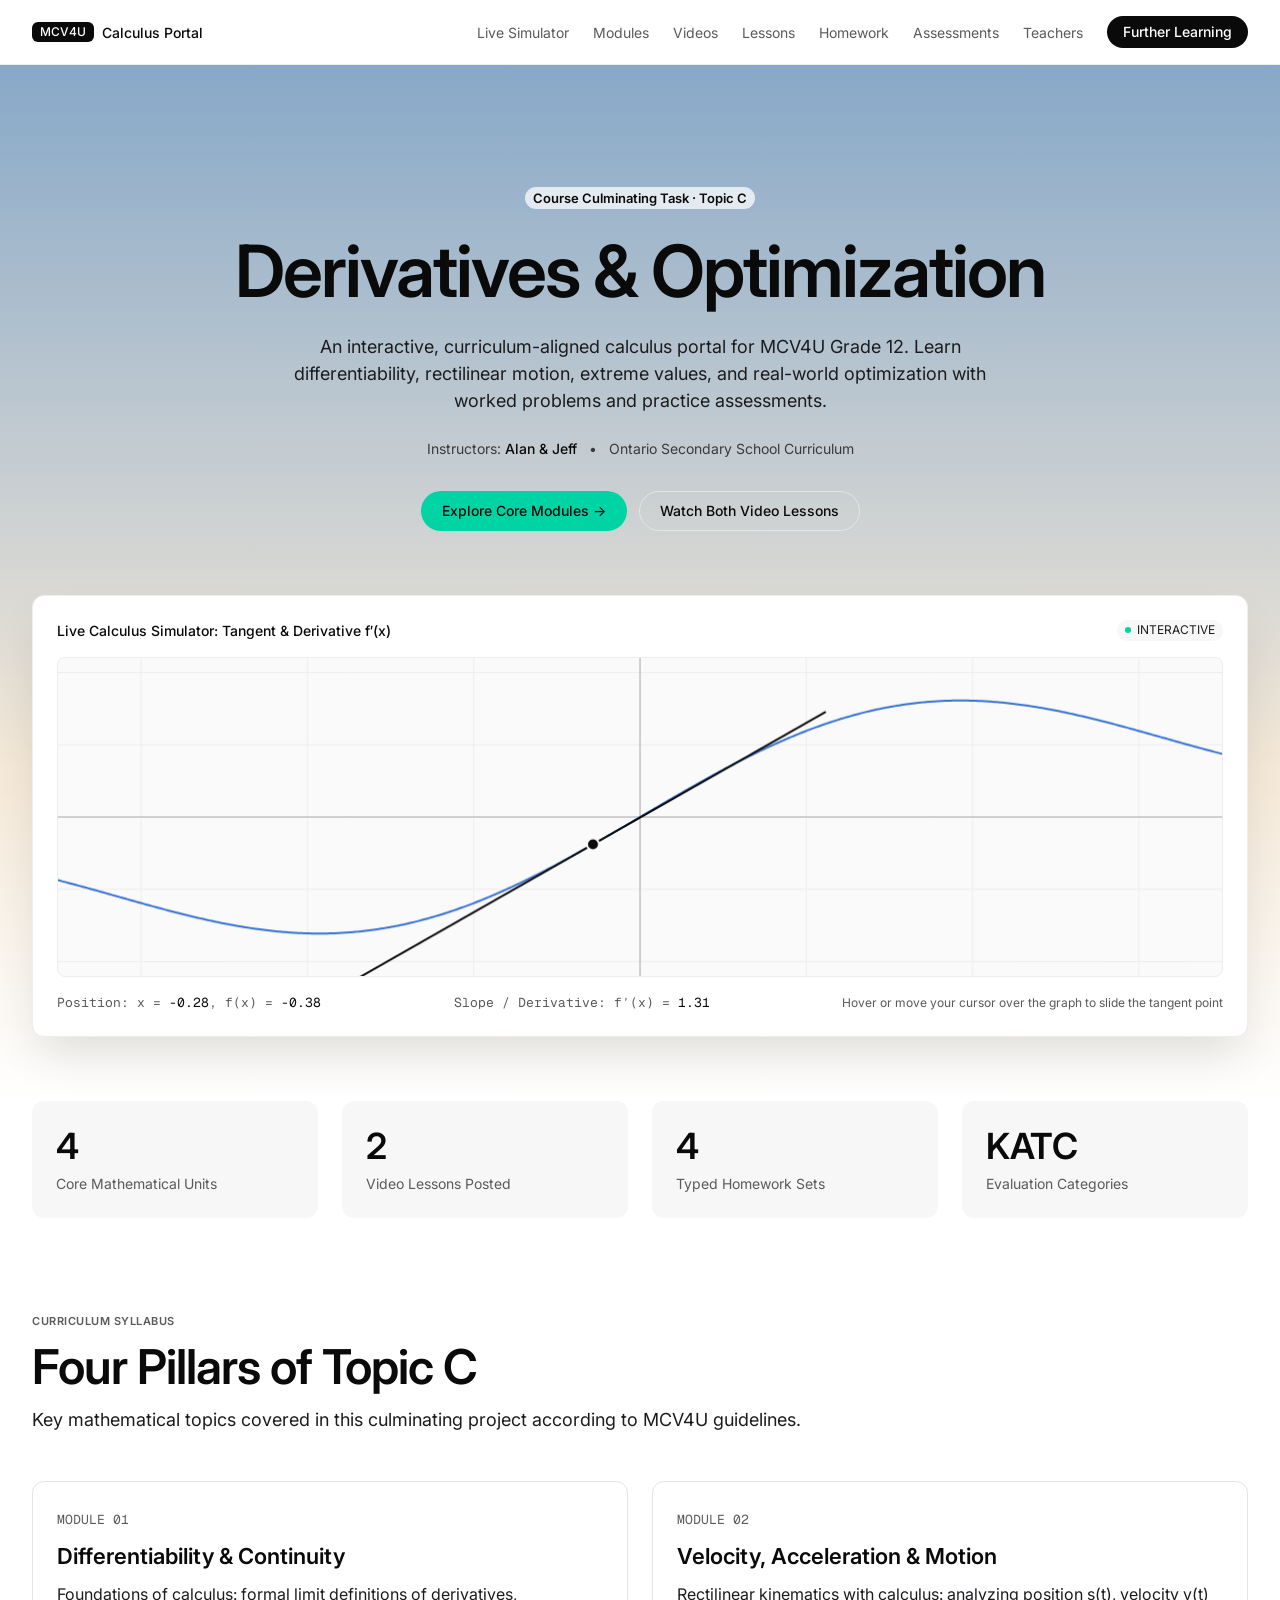
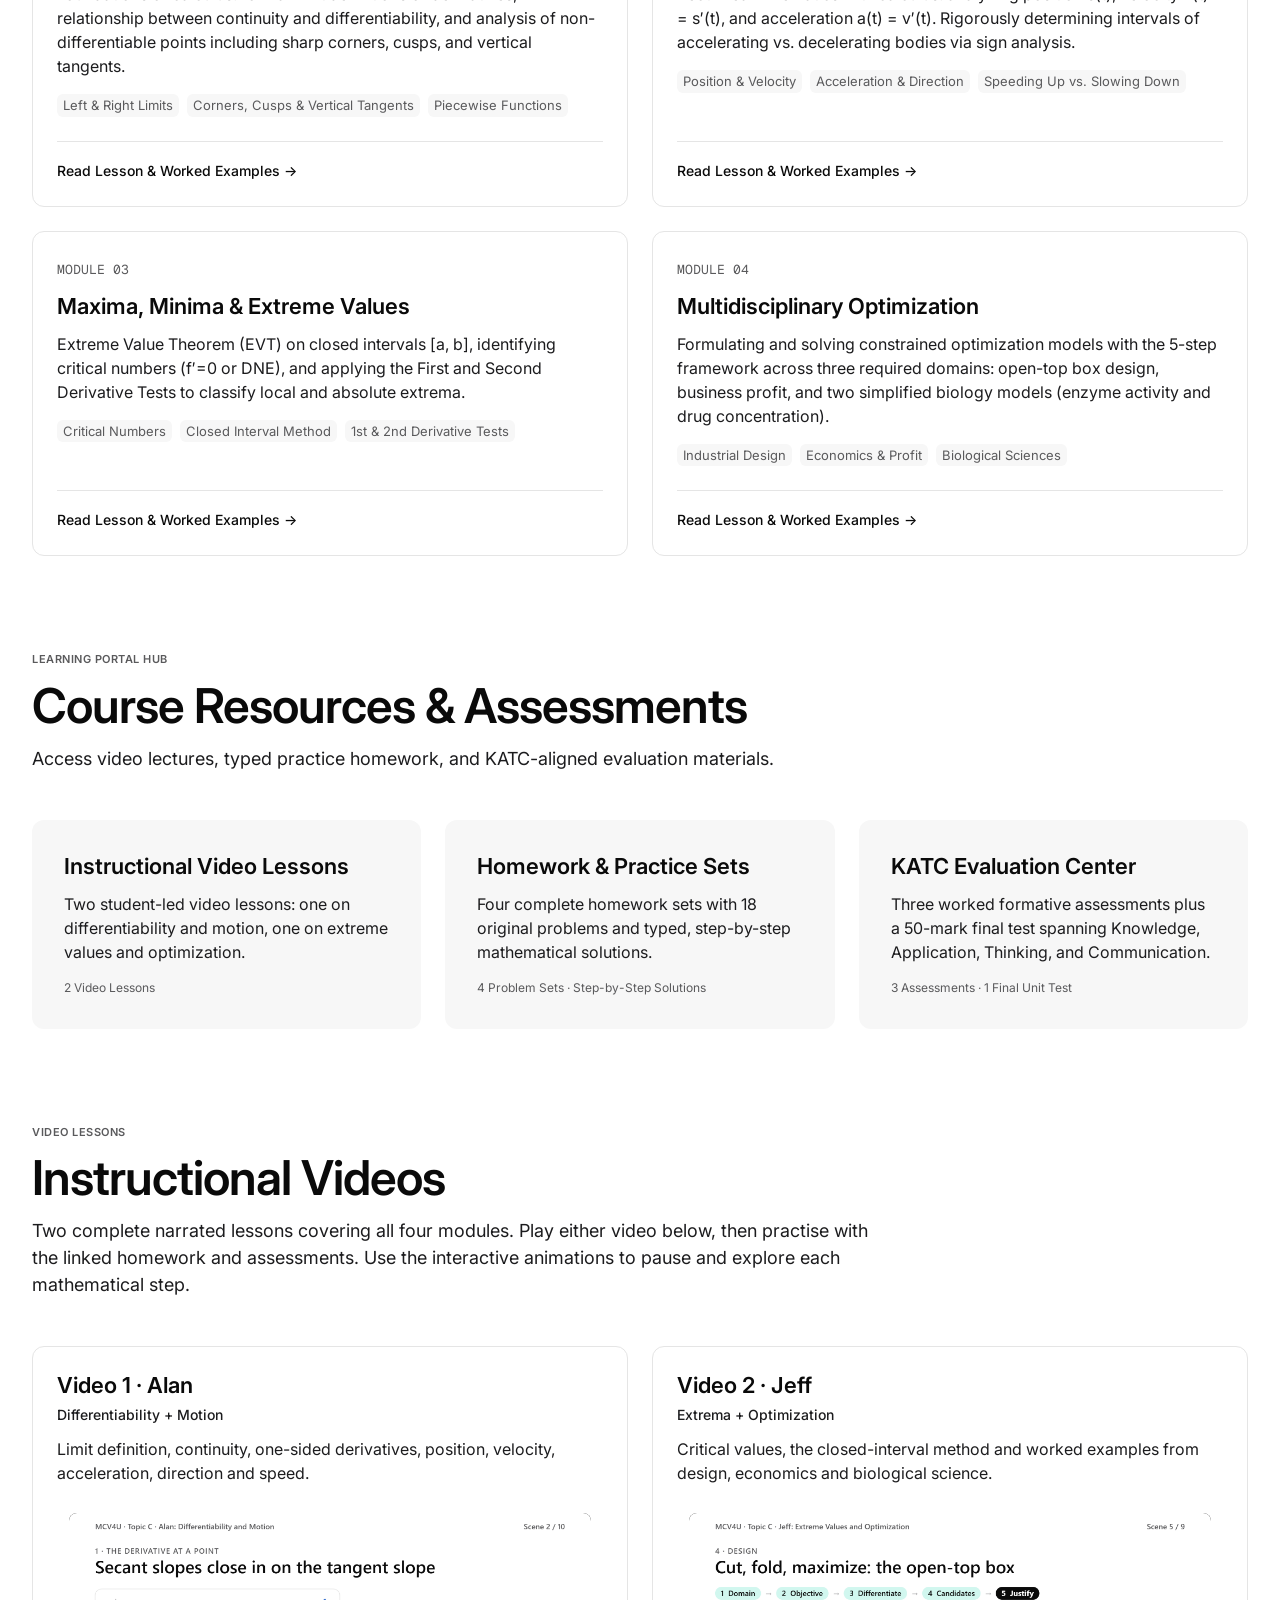
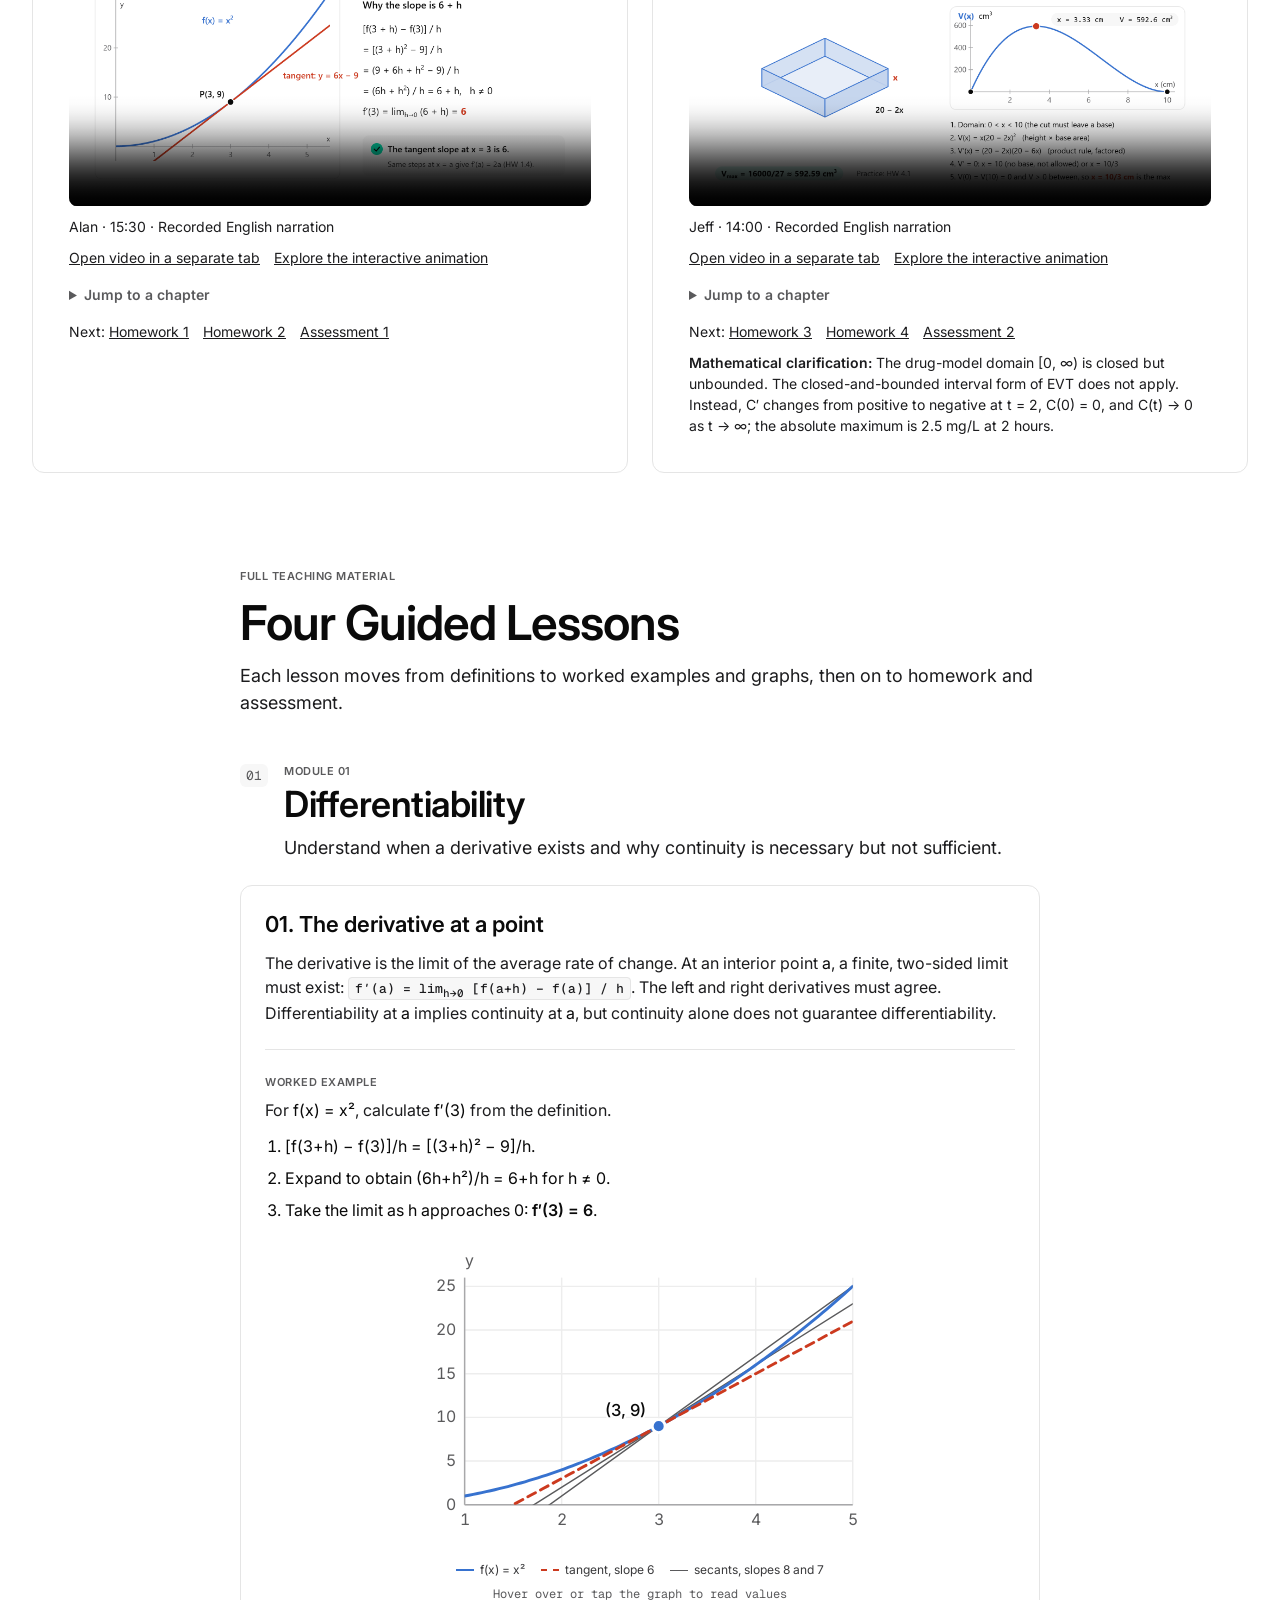
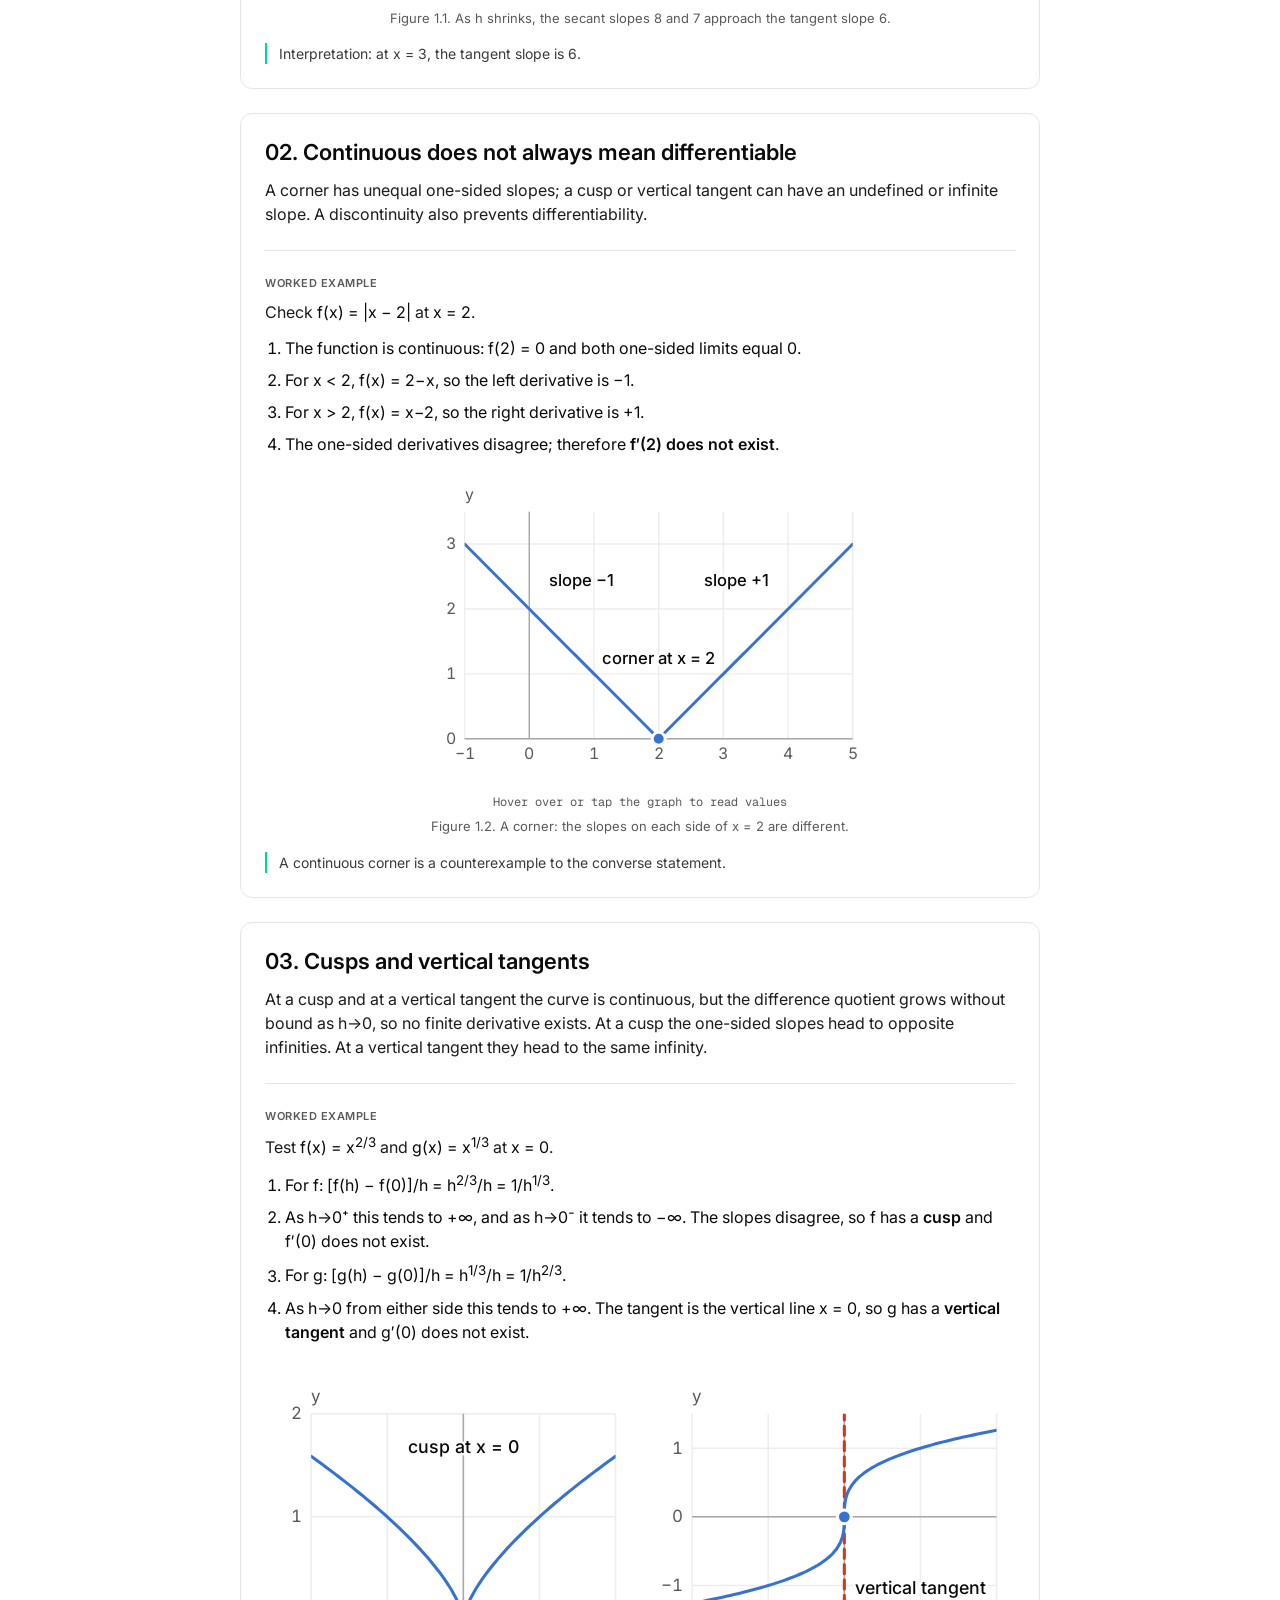
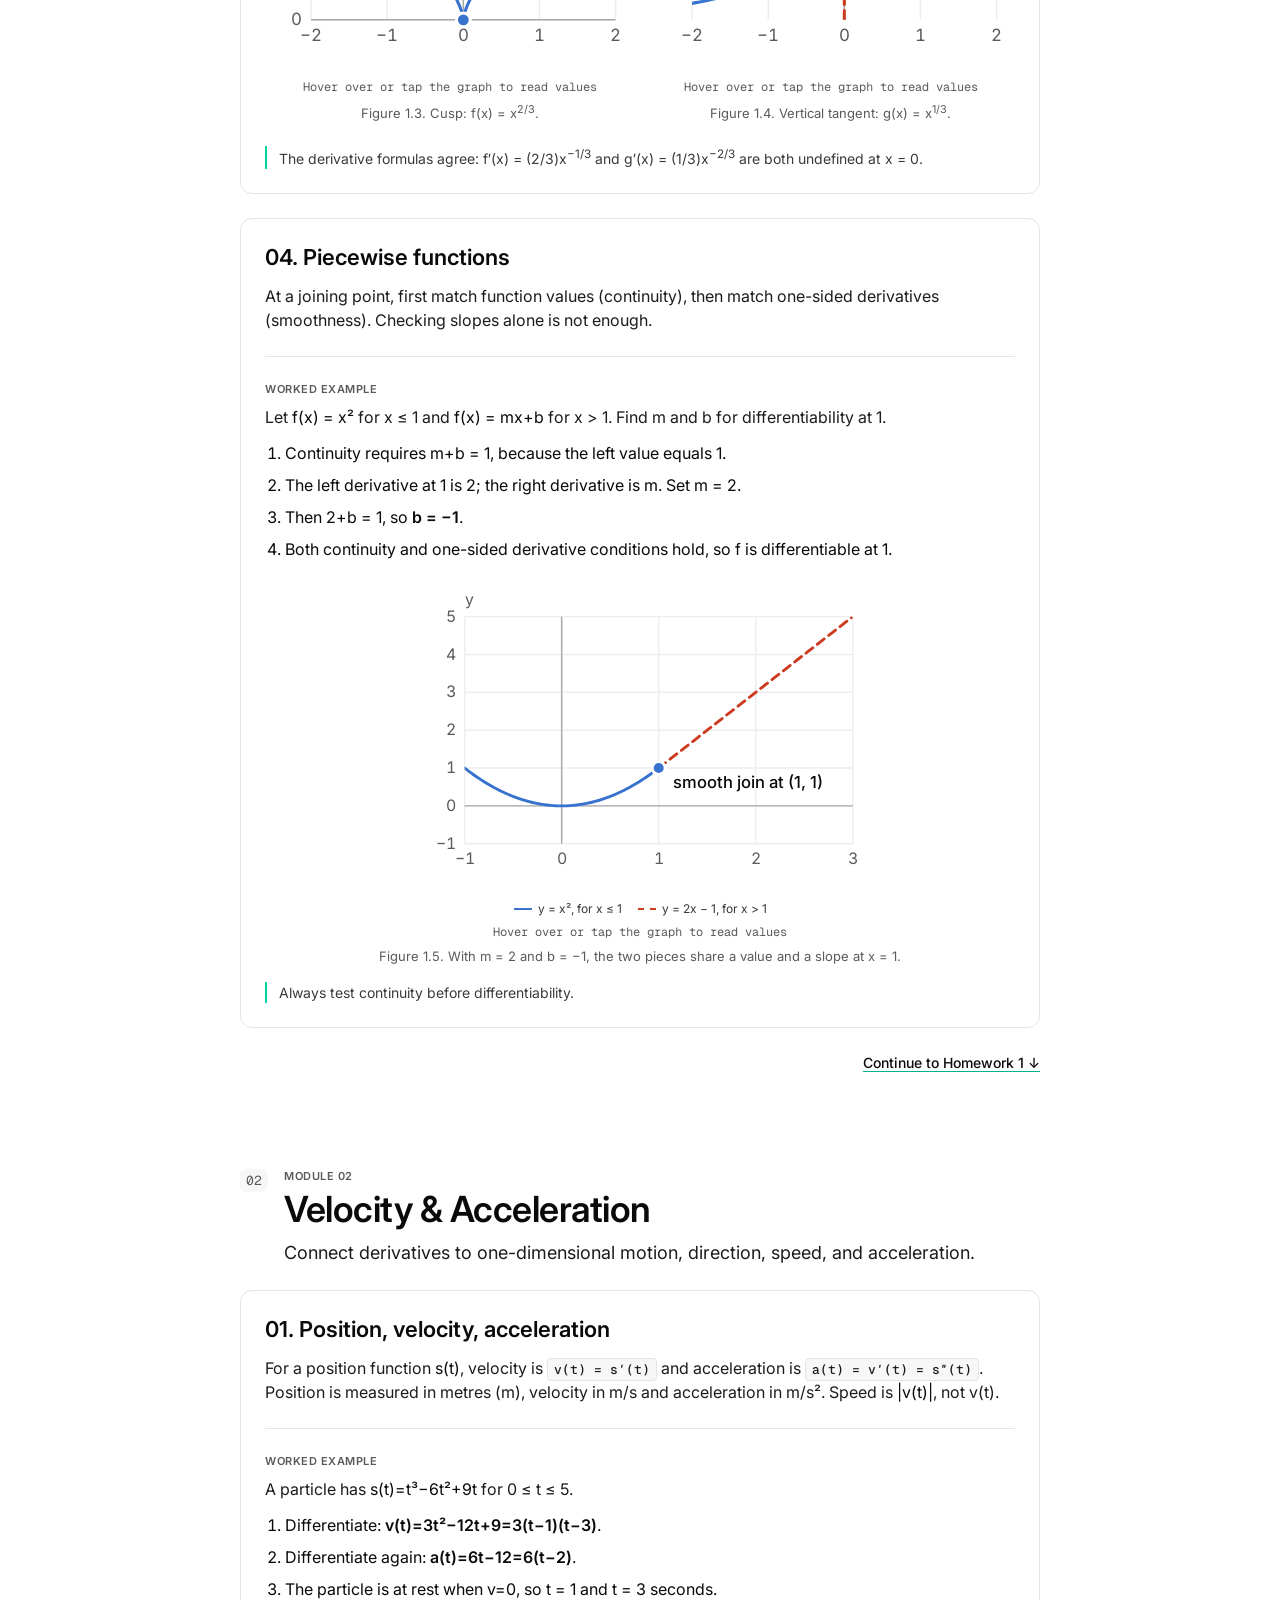
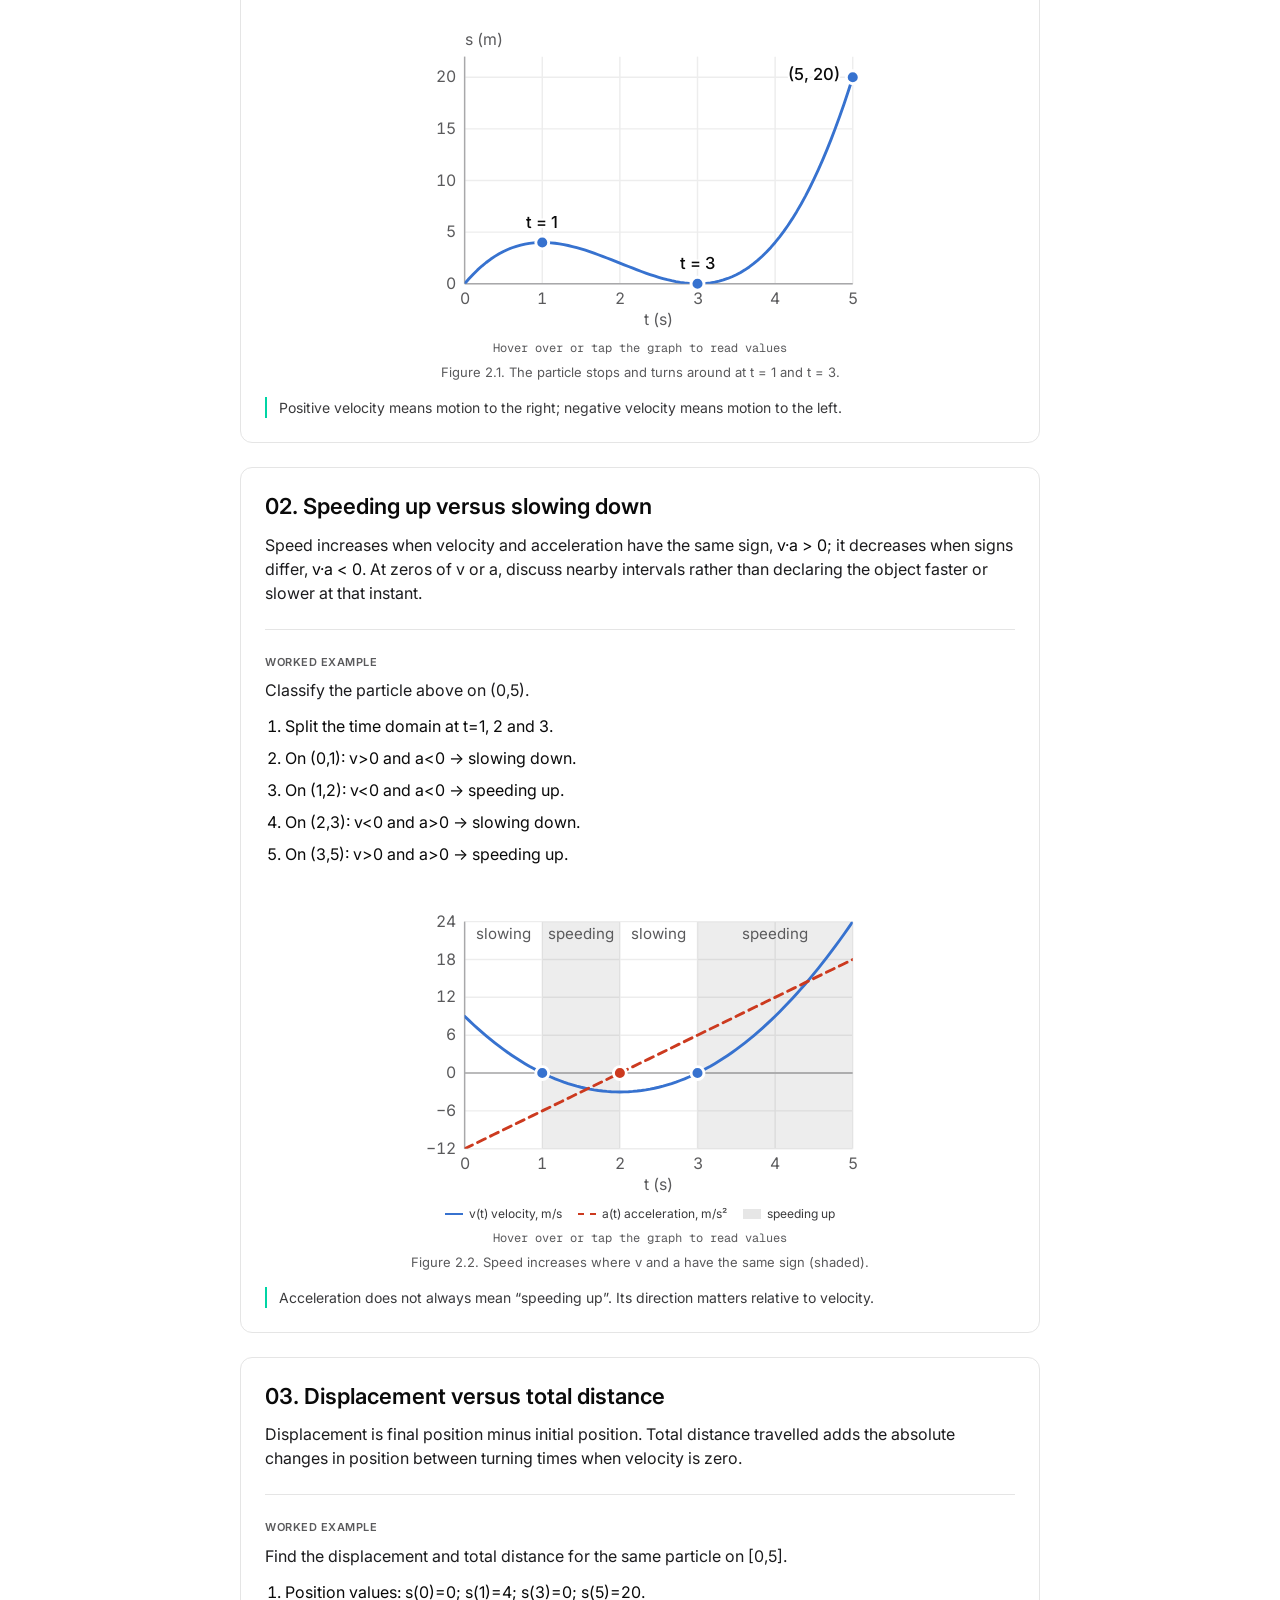
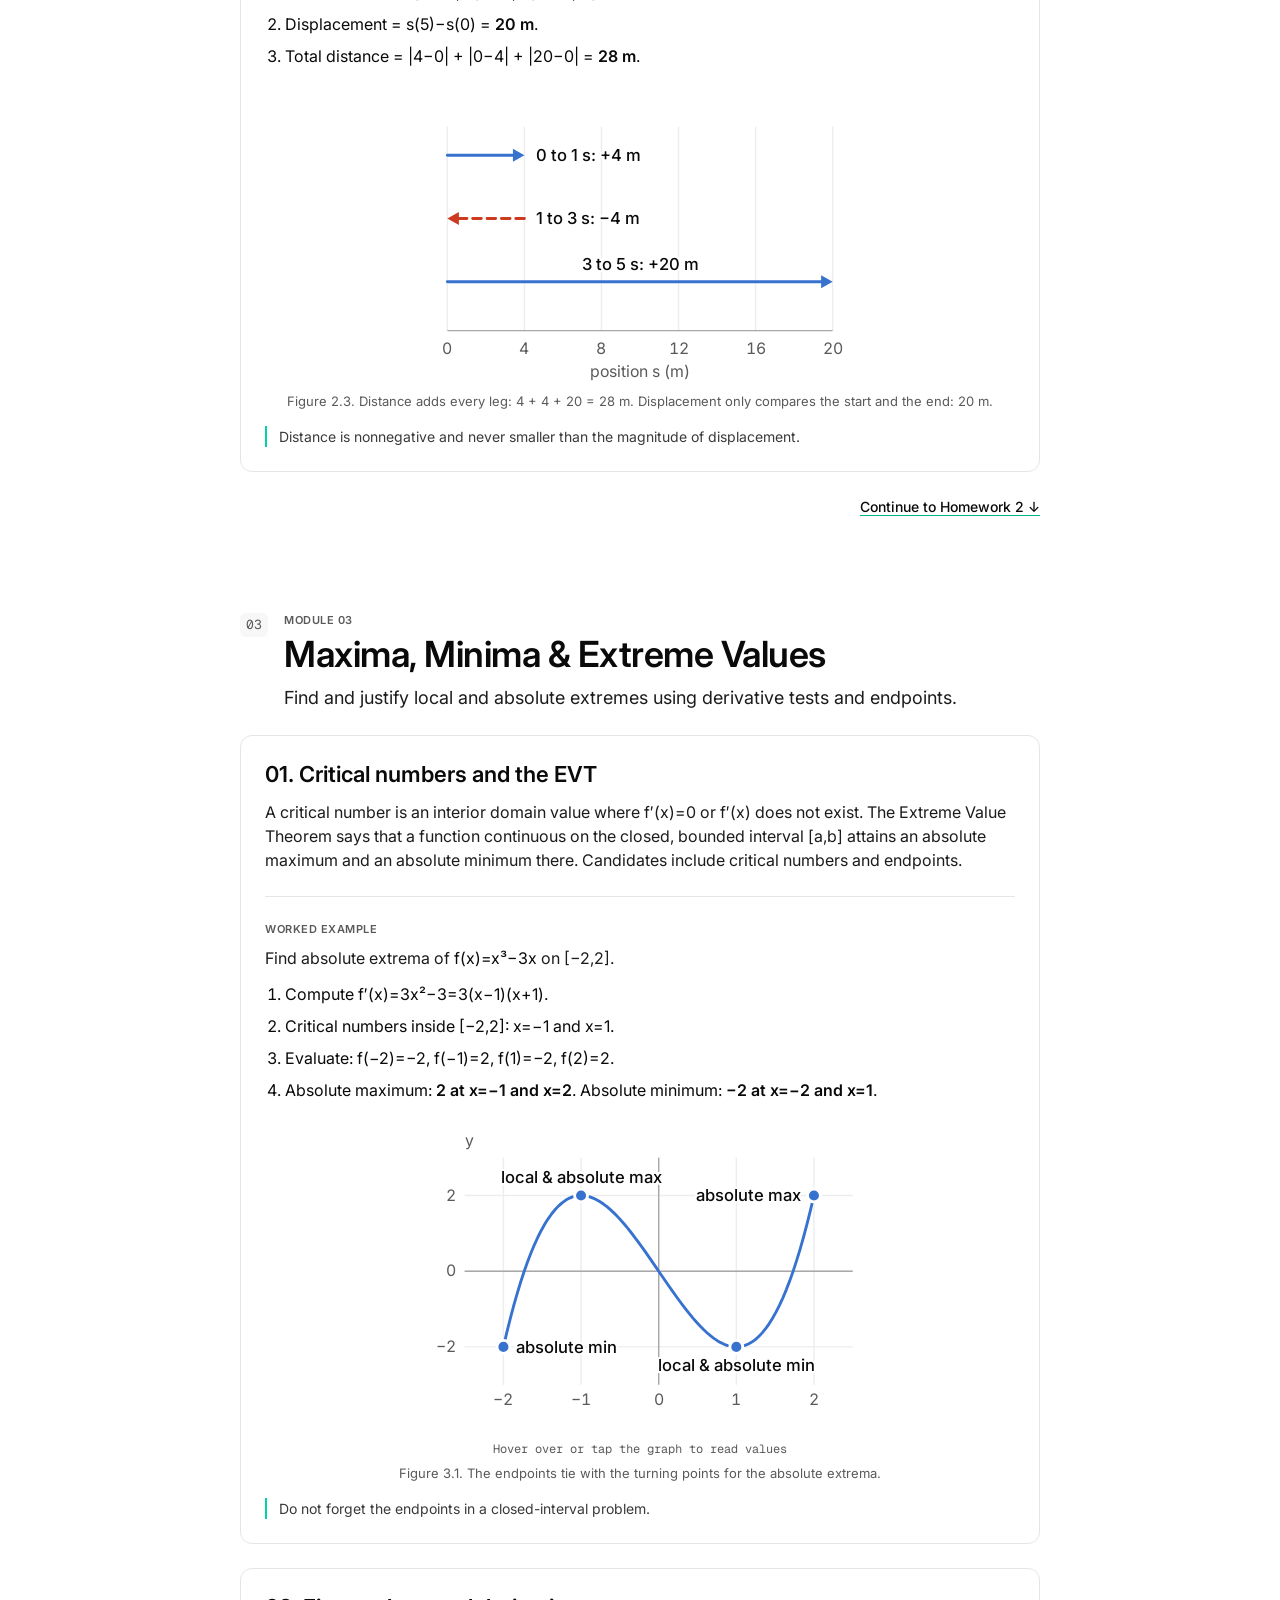
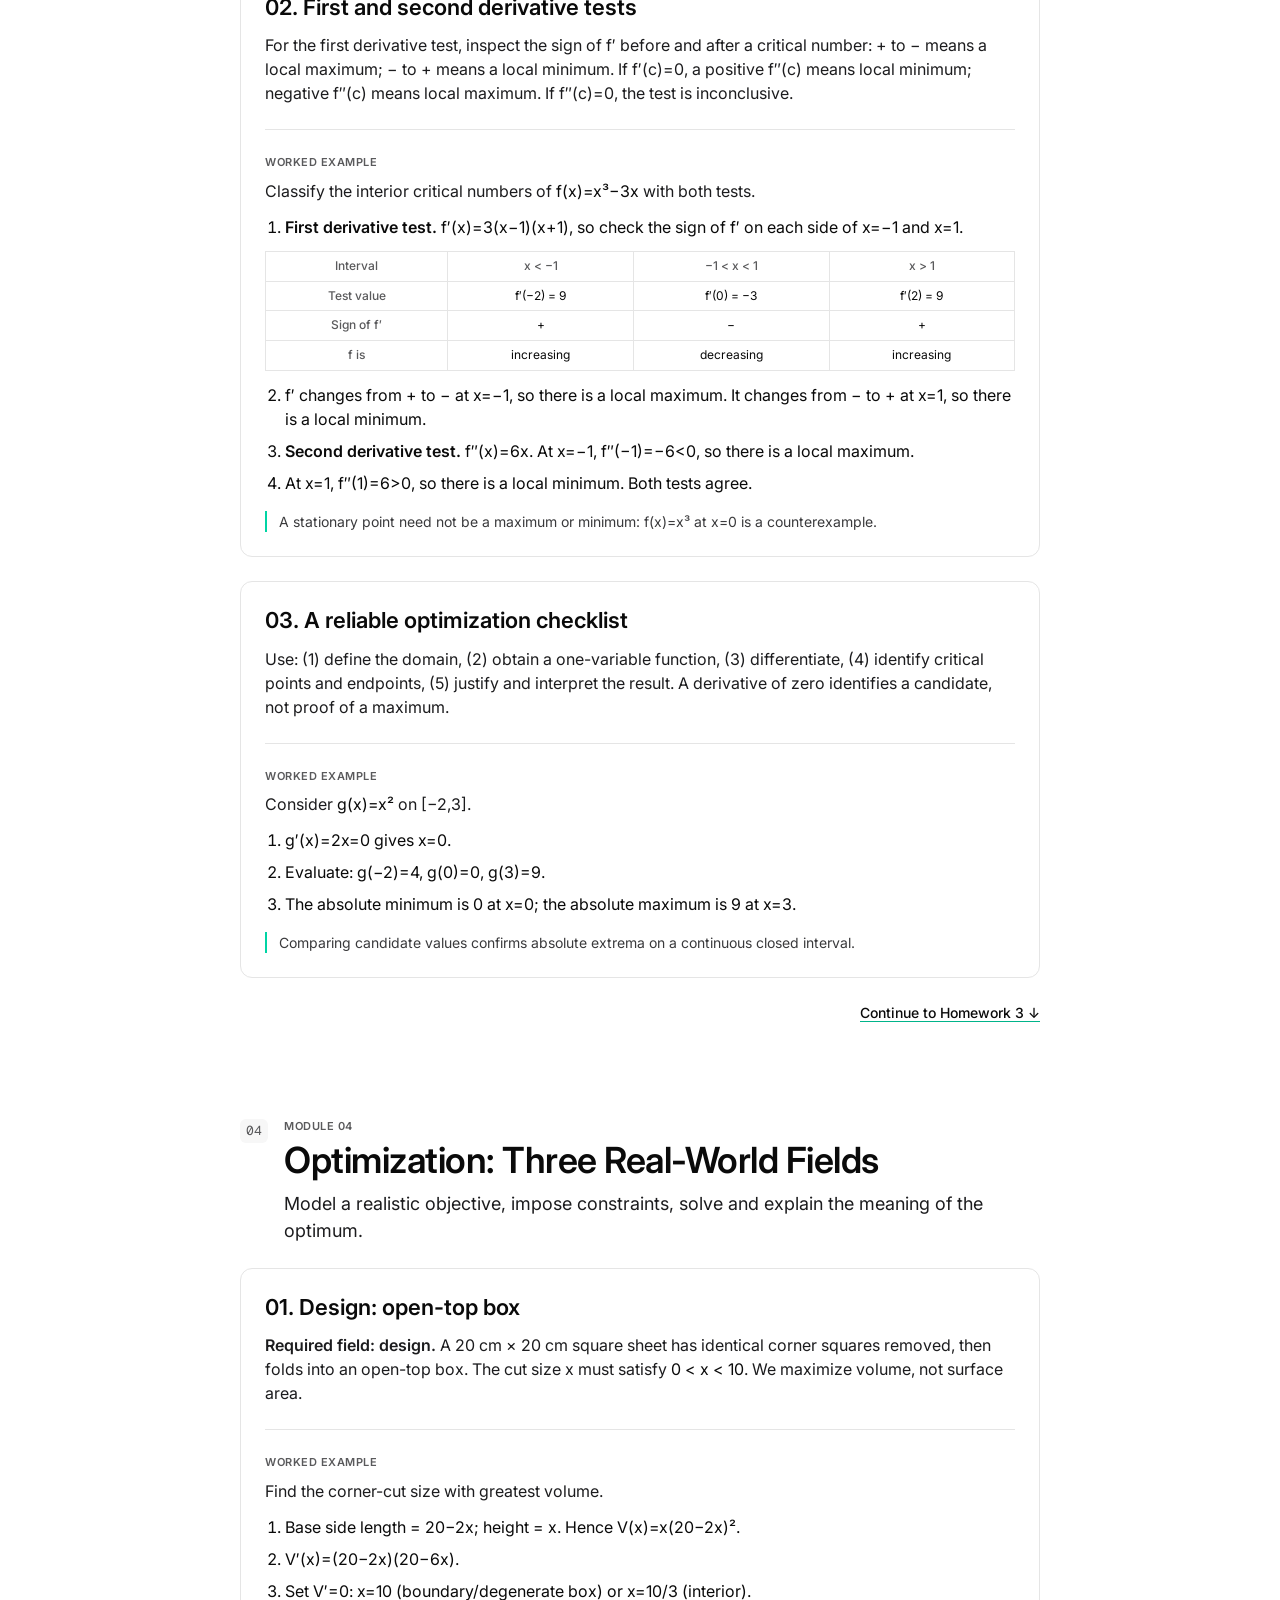
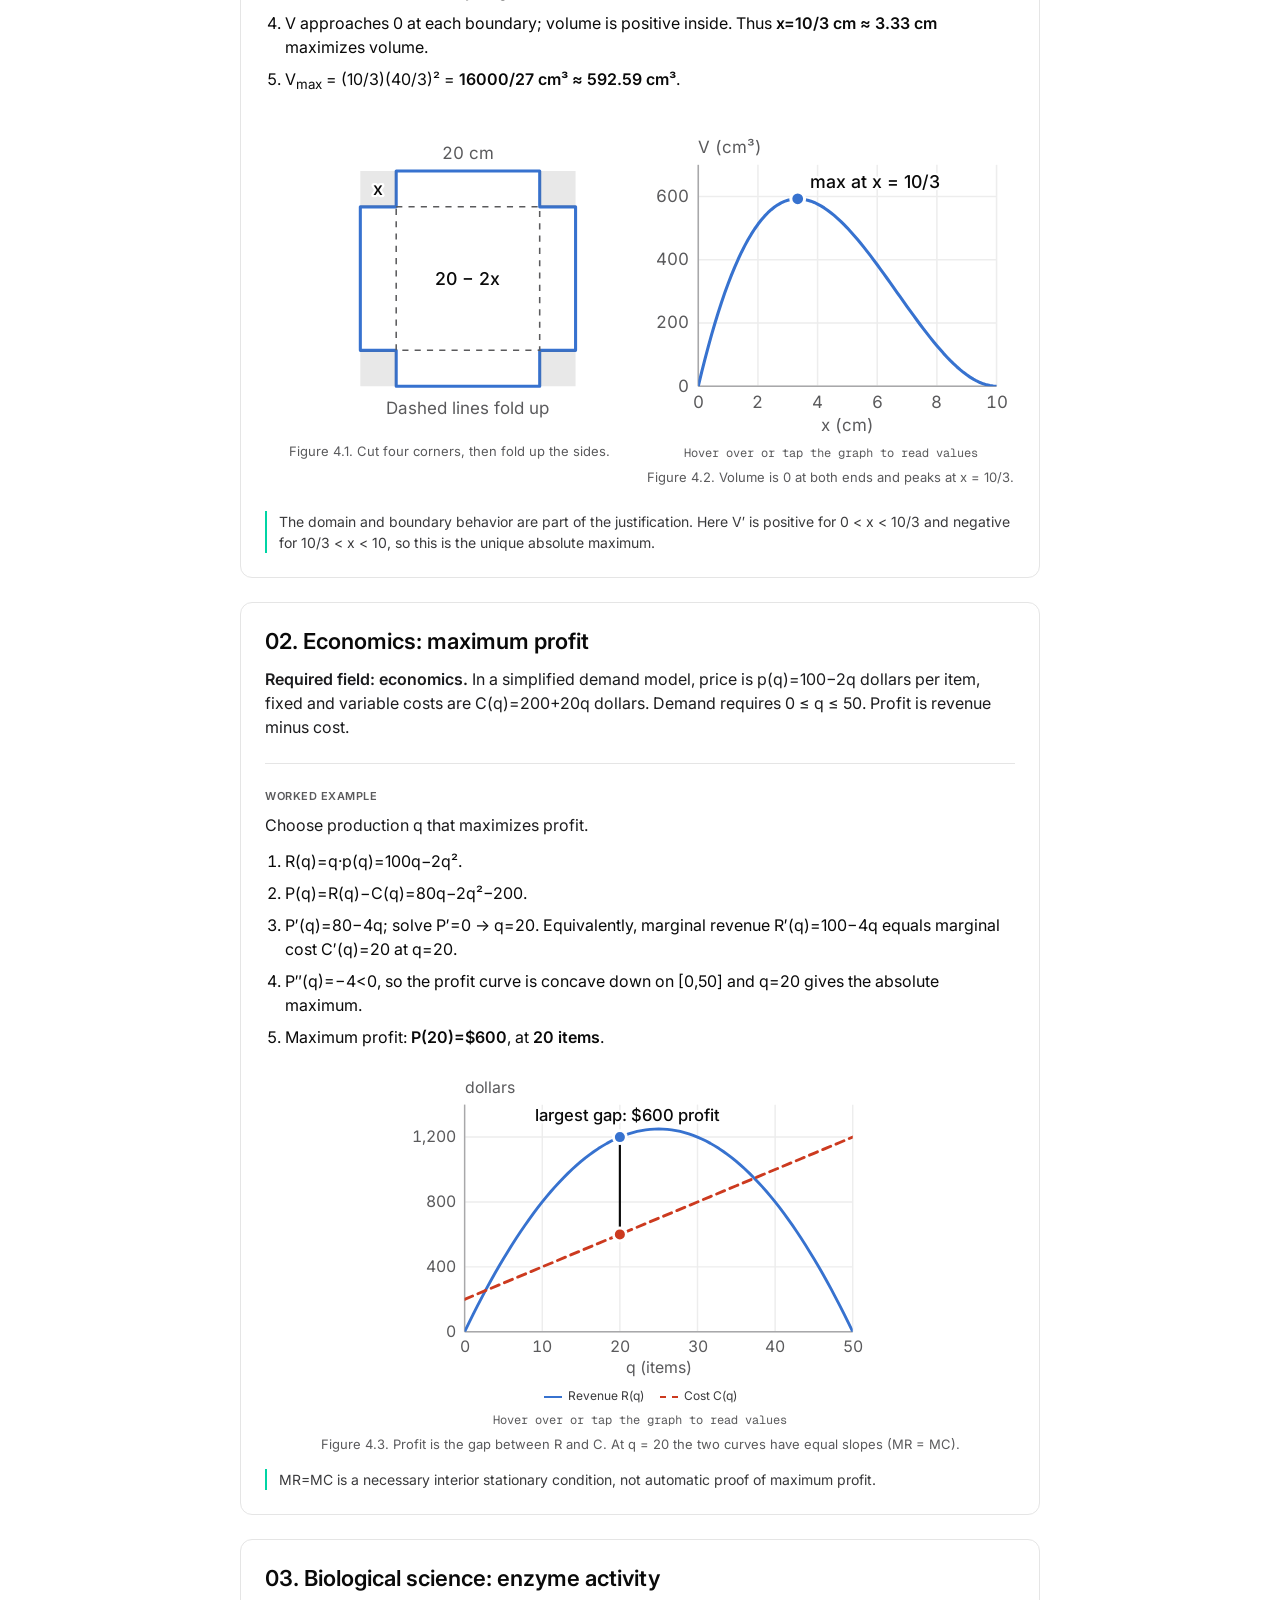
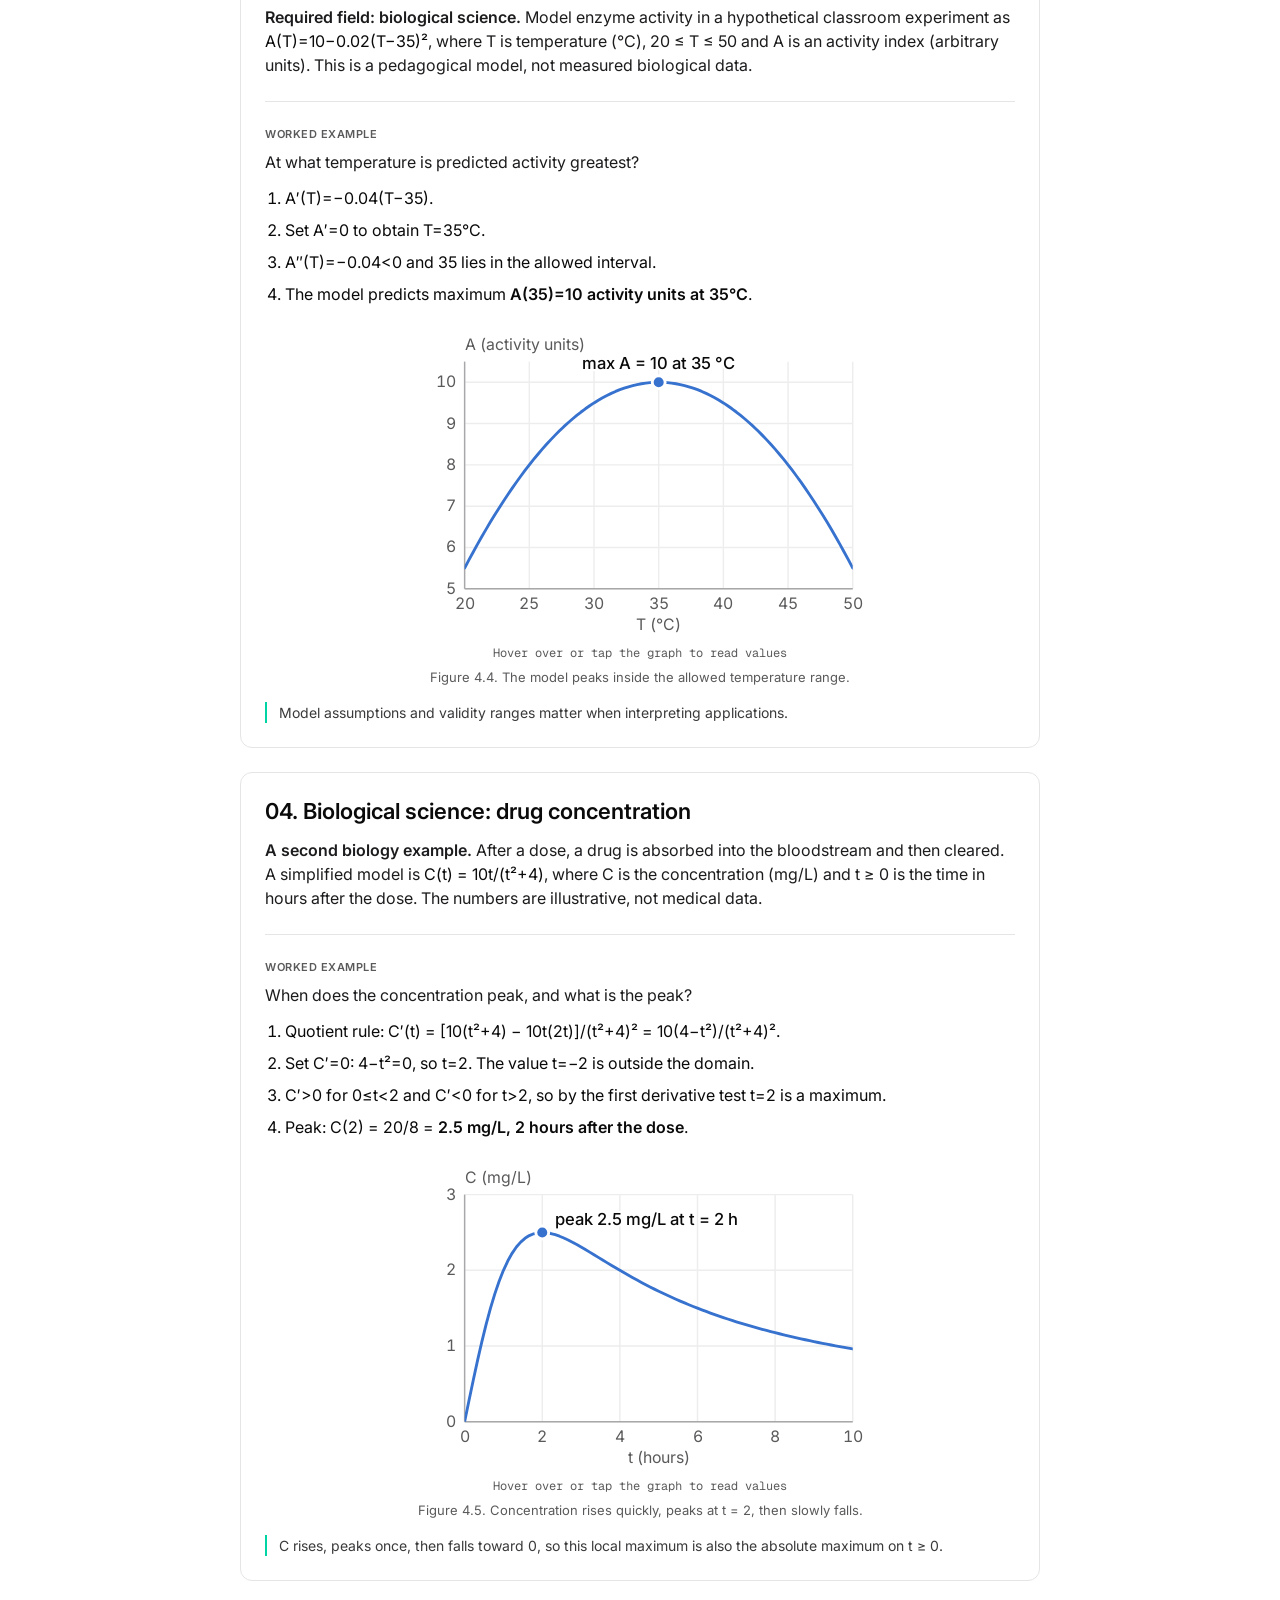
==== commit 68352e59: "Integrate narrated CCT videos, complete website and reviewed PDF" ====
--- a/index.html
+++ b/index.html
@@ -972,7 +972,28 @@
       .final-paper { border-width: 1px !important; }
       .fig { --fig-1: #3772cf; --fig-2: #cc3a1f; --fig-muted: #5a5a5c; --fig-ink: #0a0a0a; }
     }
-  </style>
+
+    .lesson-video { display:block; width:100%; height:auto; aspect-ratio:16/9; background:#111; border-radius:8px; }
+    .video-slot.has-video { display:block; aspect-ratio:auto; padding:12px; }
+    .video-note { margin-top:10px; line-height:1.5; }
+    .video-note a { display:inline-block; margin-right:14px; text-decoration:underline; }
+    @media print {
+      @page { size:A4; margin:14mm; }
+      body { line-height:1.4; }
+      .lesson-video { display:none; }
+      .video-slot.has-video { padding:6pt; }
+      .lesson-card { break-inside:avoid; }
+      .question { padding:6pt; margin:6pt 0; }
+      .solution { padding:6pt; }
+      .paper-section { padding:6pt; }
+      .worked, .lesson-card p, .lesson-card li { line-height:1.4; }
+    }
+  .video-chapters { margin:16px 0; } .video-chapters summary {cursor:pointer;font-weight:600;}
+.video-chapters nav {display:flex;flex-wrap:wrap;gap:8px 18px;margin-top:12px;}
+.video-chapters a {font-size:14px;color:var(--primary-hover);text-decoration:underline;}
+.delivery-links {margin:32px 0 64px;padding:24px;border:1px solid #ddd;border-radius:12px;}
+.delivery-links a {text-decoration:underline;margin-right:18px;}
+</style>
 </head>
 <body>
 
@@ -1000,6 +1021,7 @@
 
   <!-- Main Body Content -->
   <main>
+    <p class="print-only" style="padding:12pt;border:1pt solid #777">MCV4U CCT · Topic C · Alan and Jeff · Companion website with narrated videos and typed solutions.</p>
     <div class="container">
       <div class="mobile-jump" aria-label="Mobile section links"><a href="#videos">Videos</a><a href="#lessons">Lessons</a><a href="#homework">Homework</a><a href="#assessments">Assessments</a><a href="#faculty">Teachers</a><a href="#sources">Resources</a></div>
       <!-- Hero Section -->
@@ -1022,7 +1044,7 @@
 
         <div class="btn-group">
           <a href="#modules" class="btn btn-primary">Explore Core Modules →</a>
-          <a href="#faculty" class="btn btn-secondary">Meet the Teachers</a>
+          <a href="#videos" class="btn btn-secondary">Watch Both Video Lessons</a>
         </div>
         <p class="print-only">This is the PDF version of the website. Online, the site also has a live tangent-line simulator, graphs you can read by hovering, and embedded video lessons.</p>
 
@@ -1055,7 +1077,7 @@
           <div class="stat-title">Core Mathematical Units</div>
         </div>
         <div class="stat-box">
-          <div class="stat-value" id="video-stat">0/2</div>
+          <div class="stat-value" id="video-stat">2</div>
           <div class="stat-title" id="video-stat-title">Video Lessons Posted</div>
         </div>
         <div class="stat-box">
@@ -1207,9 +1229,19 @@
         </div>
       </section>
 
-      <section id="videos" class="curr-section"><div class="section-title-wrap"><span class="section-tag">Video lessons</span><h2>Instructional Videos</h2><p>Two student-presented lessons that together cover all four modules.</p></div><div class="video-grid">
-<article class="video-card"><h3>Video 1 · Alan</h3><h4>Differentiability + Motion</h4><p>Limit definition, continuity, one-sided derivatives, position, velocity, acceleration, direction and speed.</p><div class="video-slot" id="video-1">Video coming soon</div></article>
-<article class="video-card"><h3>Video 2 · Jeff</h3><h4>Extrema + Optimization</h4><p>Critical values, the closed-interval method and worked examples from design, economics and biological science.</p><div class="video-slot" id="video-2">Video coming soon</div></article></div></section>
+      <section id="videos" class="curr-section"><div class="section-title-wrap"><span class="section-tag">Video lessons</span><h2>Instructional Videos</h2><p>Two complete narrated lessons covering all four modules. Play either video below, then practise with the linked homework and assessments. Use the interactive animations to pause and explore each mathematical step.</p></div><div class="video-grid">
+<article class="video-card"><h3>Video 1 · Alan</h3><h4>Differentiability + Motion</h4><p>Limit definition, continuity, one-sided derivatives, position, velocity, acceleration, direction and speed.</p><div class="video-slot has-video" id="video-1">
+<video id="player-alan" class="lesson-video" controls playsinline preload="metadata" poster="videos/verification/alan/secant.png" aria-label="Alan narrated lesson"><source src="videos/exports/alan-narrated-review.mp4" type="video/mp4">Your browser cannot play this video. <a href="videos/exports/alan-narrated-review.mp4">Open the MP4</a>.</video>
+<p class="video-note">Alan · 15:30 · Recorded English narration</p>
+<p class="video-note"><a href="videos/exports/alan-narrated-review.mp4">Open video in a separate tab</a><a href="videos/alan/index.html">Explore the interactive animation</a></p>
+<details class="video-chapters"><summary>Jump to a chapter</summary><nav aria-label="Alan video chapters"><a href="videos/exports/alan-narrated-review.mp4#t=0.0" data-video="player-alan" data-time="0.0">0:00 · Opening problem</a><a href="videos/exports/alan-narrated-review.mp4#t=78.567" data-video="player-alan" data-time="78.567">1:18 · From secant to tangent</a><a href="videos/exports/alan-narrated-review.mp4#t=240.7" data-video="player-alan" data-time="240.7">4:00 · Microscope</a><a href="videos/exports/alan-narrated-review.mp4#t=332.633" data-video="player-alan" data-time="332.633">5:32 · Cusps and vertical tangents</a><a href="videos/exports/alan-narrated-review.mp4#t=436.167" data-video="player-alan" data-time="436.167">7:16 · Match values and slopes</a><a href="videos/exports/alan-narrated-review.mp4#t=533.233" data-video="player-alan" data-time="533.233">8:53 · Bridge</a><a href="videos/exports/alan-narrated-review.mp4#t=560.9" data-video="player-alan" data-time="560.9">9:20 · Position, velocity and acceleration</a><a href="videos/exports/alan-narrated-review.mp4#t=669.367" data-video="player-alan" data-time="669.367">11:09 · Speeding up and slowing down</a><a href="videos/exports/alan-narrated-review.mp4#t=786.467" data-video="player-alan" data-time="786.467">13:06 · Distance and displacement</a><a href="videos/exports/alan-narrated-review.mp4#t=866.533" data-video="player-alan" data-time="866.533">14:26 · Review and next steps</a></nav></details>
+<p class="video-note">Next: <a href="#hw1">Homework 1</a><a href="#hw2">Homework 2</a><a href="#assess1">Assessment 1</a></p></div></article>
+<article class="video-card"><h3>Video 2 · Jeff</h3><h4>Extrema + Optimization</h4><p>Critical values, the closed-interval method and worked examples from design, economics and biological science.</p><div class="video-slot has-video" id="video-2">
+<video id="player-jeff" class="lesson-video" controls playsinline preload="metadata" poster="videos/verification/jeff/box.png" aria-label="Jeff narrated lesson"><source src="videos/exports/jeff-narrated-review.mp4" type="video/mp4">Your browser cannot play this video. <a href="videos/exports/jeff-narrated-review.mp4">Open the MP4</a>.</video>
+<p class="video-note">Jeff · 14:00 · Recorded English narration</p>
+<p class="video-note"><a href="videos/exports/jeff-narrated-review.mp4">Open video in a separate tab</a><a href="videos/jeff/index.html">Explore the interactive animation</a></p>
+<details class="video-chapters"><summary>Jump to a chapter</summary><nav aria-label="Jeff video chapters"><a href="videos/exports/jeff-narrated-review.mp4#t=0.0" data-video="player-jeff" data-time="0.0">0:00 · Opening problem</a><a href="videos/exports/jeff-narrated-review.mp4#t=66.567" data-video="player-jeff" data-time="66.567">1:06 · Critical numbers</a><a href="videos/exports/jeff-narrated-review.mp4#t=141.433" data-video="player-jeff" data-time="141.433">2:21 · The closed-interval method</a><a href="videos/exports/jeff-narrated-review.mp4#t=255.1" data-video="player-jeff" data-time="255.1">4:15 · Derivative tests</a><a href="videos/exports/jeff-narrated-review.mp4#t=351.0" data-video="player-jeff" data-time="351.0">5:51 · Design: open-top box</a><a href="videos/exports/jeff-narrated-review.mp4#t=475.6" data-video="player-jeff" data-time="475.6">7:55 · Economics: maximum profit</a><a href="videos/exports/jeff-narrated-review.mp4#t=628.933" data-video="player-jeff" data-time="628.933">10:28 · Biology: drug concentration</a><a href="videos/exports/jeff-narrated-review.mp4#t=721.2" data-video="player-jeff" data-time="721.2">12:01 · Yourturn</a><a href="videos/exports/jeff-narrated-review.mp4#t=794.167" data-video="player-jeff" data-time="794.167">13:14 · Review and next steps</a></nav></details>
+<p class="video-note">Next: <a href="#hw3">Homework 3</a><a href="#hw4">Homework 4</a><a href="#assess2">Assessment 2</a></p><p class="video-note"><strong>Mathematical clarification:</strong> The drug-model domain [0, ∞) is closed but unbounded. The closed-and-bounded interval form of EVT does not apply. Instead, C′ changes from positive to negative at t = 2, C(0) = 0, and C(t) → 0 as t → ∞; the absolute maximum is 2.5 mg/L at 2 hours.</p></div></article></div></section>
 
       <section id="lessons" class="curr-section"><div class="section-title-wrap"><span class="section-tag">Full teaching material</span><h2>Four Guided Lessons</h2><p>Each lesson moves from definitions to worked examples and graphs, then on to homework and assessment.</p></div>
 <section id="lesson1" class="lesson-block"><div class="chapter-head"><span class="chapter-number">01</span><div><span class="section-tag">Module 01</span><h2>Differentiability</h2><p>Understand when a derivative exists and why continuity is necessary but not sufficient.</p></div></div><div class="lesson-stack two">
@@ -1224,12 +1256,12 @@
 <article class="lesson-card"><h3>03. Displacement versus total distance</h3><p>Displacement is final position minus initial position. Total distance travelled adds the absolute changes in position between turning times when velocity is zero.</p><div class="worked"><strong>Worked example</strong><p>Find the displacement and total distance for the same particle on [0,5].</p><ol><li>Position values: s(0)=0; s(1)=4; s(3)=0; s(5)=20.</li><li>Displacement = s(5)−s(0) = <strong>20 m</strong>.</li><li>Total distance = |4−0| + |0−4| + |20−0| = <strong>28 m</strong>.</li></ol><figure class="fig"><svg viewBox="0 0 320 206" role="img" aria-label="Number line showing the trip: from 0 to 4 metres, back to 0, then forward to 20 metres."><line class="f-grid" x1="26" y1="24" x2="26" y2="166"/><text class="f-tick" x="26" y="182" text-anchor="middle">0</text><line class="f-grid" x1="79.6" y1="24" x2="79.6" y2="166"/><text class="f-tick" x="79.6" y="182" text-anchor="middle">4</text><line class="f-grid" x1="133.2" y1="24" x2="133.2" y2="166"/><text class="f-tick" x="133.2" y="182" text-anchor="middle">8</text><line class="f-grid" x1="186.8" y1="24" x2="186.8" y2="166"/><text class="f-tick" x="186.8" y="182" text-anchor="middle">12</text><line class="f-grid" x1="240.4" y1="24" x2="240.4" y2="166"/><text class="f-tick" x="240.4" y="182" text-anchor="middle">16</text><line class="f-grid" x1="294" y1="24" x2="294" y2="166"/><text class="f-tick" x="294" y="182" text-anchor="middle">20</text><line class="f-axis" x1="26" y1="166" x2="294" y2="166"/><text class="f-tick" x="160" y="198" text-anchor="middle">position s (m)</text><line class="f-c1" x1="26" y1="44" x2="73.6" y2="44"/><polygon class="f-a1" points="79.6,44 71.6,39.5 71.6,48.5"/><text class="f-label" x="87.6" y="48" text-anchor="start">0 to 1 s: +4 m</text><line class="f-c2" x1="79.6" y1="88" x2="32" y2="88"/><polygon class="f-a2" points="26,88 34,83.5 34,92.5"/><text class="f-label" x="87.6" y="92" text-anchor="start">1 to 3 s: −4 m</text><line class="f-c1" x1="26" y1="132" x2="288" y2="132"/><polygon class="f-a1" points="294,132 286,127.5 286,136.5"/><text class="f-label" x="160" y="124" text-anchor="middle">3 to 5 s: +20 m</text></svg><figcaption>Figure 2.3. Distance adds every leg: 4 + 4 + 20 = 28 m. Displacement only compares the start and the end: 20 m.</figcaption></figure><p class="takeaway">Distance is nonnegative and never smaller than the magnitude of displacement.</p></div></article></div>
 <p class="chapter-end"><a href="#hw2">Continue to Homework 2 ↓</a></p></section>
 <section id="lesson3" class="lesson-block"><div class="chapter-head"><span class="chapter-number">03</span><div><span class="section-tag">Module 03</span><h2>Maxima, Minima & Extreme Values</h2><p>Find and justify local and absolute extremes using derivative tests and endpoints.</p></div></div><div class="lesson-stack">
-<article class="lesson-card"><h3>01. Critical numbers and the EVT</h3><p>A critical number is an interior domain value where f′(x)=0 or f′(x) does not exist. The Extreme Value Theorem says that a function continuous on the closed interval [a,b] attains an absolute maximum and an absolute minimum there. Candidates include critical numbers and endpoints.</p><div class="worked"><strong>Worked example</strong><p>Find absolute extrema of <span class="m">f(x)=x³−3x</span> on [−2,2].</p><ol><li>Compute f′(x)=3x²−3=3(x−1)(x+1).</li><li>Critical numbers inside [−2,2]: x=−1 and x=1.</li><li>Evaluate: f(−2)=−2, f(−1)=2, f(1)=−2, f(2)=2.</li><li>Absolute maximum: <strong>2 at x=−1 and x=2</strong>. Absolute minimum: <strong>−2 at x=−2 and x=1</strong>.</li></ol><figure class="fig"><svg viewBox="0 0 320 214" role="img" aria-label="Graph of x cubed minus 3 x on the interval from minus 2 to 2. The absolute maximum 2 occurs at x equals minus 1 and x equals 2, and the absolute minimum minus 2 occurs at x equals minus 2 and x equals 1." data-x0="-2.5" data-x1="2.5" data-y0="-3" data-y1="3" data-pl="38" data-pr="308" data-pt="22" data-pb="180" data-xname="x" data-xdp="2" data-ydp="2"><line class="f-grid" x1="65" y1="22" x2="65" y2="180"/><text class="f-tick" x="65" y="194" text-anchor="middle">−2</text><line class="f-grid" x1="119" y1="22" x2="119" y2="180"/><text class="f-tick" x="119" y="194" text-anchor="middle">−1</text><line class="f-grid" x1="173" y1="22" x2="173" y2="180"/><text class="f-tick" x="173" y="194" text-anchor="middle">0</text><line class="f-grid" x1="227" y1="22" x2="227" y2="180"/><text class="f-tick" x="227" y="194" text-anchor="middle">1</text><line class="f-grid" x1="281" y1="22" x2="281" y2="180"/><text class="f-tick" x="281" y="194" text-anchor="middle">2</text><line class="f-grid" x1="38" y1="153.67" x2="308" y2="153.67"/><text class="f-tick" x="32" y="157.17" text-anchor="end">−2</text><line class="f-grid" x1="38" y1="101" x2="308" y2="101"/><text class="f-tick" x="32" y="104.5" text-anchor="end">0</text><line class="f-grid" x1="38" y1="48.33" x2="308" y2="48.33"/><text class="f-tick" x="32" y="51.83" text-anchor="end">2</text><line class="f-axis" x1="173" y1="22" x2="173" y2="180"/><line class="f-axis" x1="38" y1="101" x2="308" y2="101"/><text class="f-tick" x="38" y="14" text-anchor="start">y</text><clipPath id="clip-extrema"><rect x="38" y="22" width="270" height="158"/></clipPath><g clip-path="url(#clip-extrema)"><polyline class="f-c1" data-name="f(x)" points="65,153.67 67.4,143.44 69.8,133.83 72.2,124.81 74.6,116.38 77,108.51 79.4,101.2 81.8,94.43 84.2,88.19 86.6,82.46 89,77.23 91.4,72.49 93.8,68.21 96.2,64.4 98.6,61.03 101,58.09 103.4,55.56 105.8,53.44 108.2,51.7 110.6,50.34 113,49.34 115.4,48.69 117.8,48.37 120.2,48.37 122.6,48.68 125,49.27 127.4,50.15 129.8,51.28 132.2,52.67 134.6,54.29 137,56.14 139.4,58.19 141.8,60.43 144.2,62.86 146.6,65.45 149,68.2 151.4,71.09 153.8,74.09 156.2,77.22 158.6,80.43 161,83.73 163.4,87.1 165.8,90.53 168.2,94 170.6,97.49 173,101 175.4,104.51 177.8,108 180.2,111.47 182.6,114.9 185,118.27 187.4,121.57 189.8,124.78 192.2,127.91 194.6,130.91 197,133.8 199.4,136.55 201.8,139.14 204.2,141.57 206.6,143.81 209,145.86 211.4,147.71 213.8,149.33 216.2,150.72 218.6,151.85 221,152.73 223.4,153.32 225.8,153.63 228.2,153.63 230.6,153.31 233,152.66 235.4,151.66 237.8,150.3 240.2,148.56 242.6,146.44 245,143.91 247.4,140.97 249.8,137.6 252.2,133.79 254.6,129.51 257,124.77 259.4,119.54 261.8,113.81 264.2,107.57 266.6,100.8 269,93.49 271.4,85.62 273.8,77.19 276.2,68.17 278.6,58.56 281,48.33"/></g><circle class="f-m1" cx="119" cy="48.33" r="4.5"/><text class="f-label" x="119" y="39.33" text-anchor="middle">local &amp; absolute max</text><circle class="f-m1" cx="281" cy="48.33" r="4.5"/><text class="f-label" x="272" y="52.33" text-anchor="end">absolute max</text><circle class="f-m1" cx="65" cy="153.67" r="4.5"/><text class="f-label" x="74" y="157.67" text-anchor="start">absolute min</text><circle class="f-m1" cx="227" cy="153.67" r="4.5"/><text class="f-label" x="227" y="170.67" text-anchor="middle">local &amp; absolute min</text></svg><div class="fig-readout" aria-hidden="true">Hover over or tap the graph to read values</div><figcaption>Figure 3.1. The endpoints tie with the turning points for the absolute extrema.</figcaption></figure><p class="takeaway">Do not forget the endpoints in a closed-interval problem.</p></div></article>
+<article class="lesson-card"><h3>01. Critical numbers and the EVT</h3><p>A critical number is an interior domain value where f′(x)=0 or f′(x) does not exist. The Extreme Value Theorem says that a function continuous on the closed, bounded interval [a,b] attains an absolute maximum and an absolute minimum there. Candidates include critical numbers and endpoints.</p><div class="worked"><strong>Worked example</strong><p>Find absolute extrema of <span class="m">f(x)=x³−3x</span> on [−2,2].</p><ol><li>Compute f′(x)=3x²−3=3(x−1)(x+1).</li><li>Critical numbers inside [−2,2]: x=−1 and x=1.</li><li>Evaluate: f(−2)=−2, f(−1)=2, f(1)=−2, f(2)=2.</li><li>Absolute maximum: <strong>2 at x=−1 and x=2</strong>. Absolute minimum: <strong>−2 at x=−2 and x=1</strong>.</li></ol><figure class="fig"><svg viewBox="0 0 320 214" role="img" aria-label="Graph of x cubed minus 3 x on the interval from minus 2 to 2. The absolute maximum 2 occurs at x equals minus 1 and x equals 2, and the absolute minimum minus 2 occurs at x equals minus 2 and x equals 1." data-x0="-2.5" data-x1="2.5" data-y0="-3" data-y1="3" data-pl="38" data-pr="308" data-pt="22" data-pb="180" data-xname="x" data-xdp="2" data-ydp="2"><line class="f-grid" x1="65" y1="22" x2="65" y2="180"/><text class="f-tick" x="65" y="194" text-anchor="middle">−2</text><line class="f-grid" x1="119" y1="22" x2="119" y2="180"/><text class="f-tick" x="119" y="194" text-anchor="middle">−1</text><line class="f-grid" x1="173" y1="22" x2="173" y2="180"/><text class="f-tick" x="173" y="194" text-anchor="middle">0</text><line class="f-grid" x1="227" y1="22" x2="227" y2="180"/><text class="f-tick" x="227" y="194" text-anchor="middle">1</text><line class="f-grid" x1="281" y1="22" x2="281" y2="180"/><text class="f-tick" x="281" y="194" text-anchor="middle">2</text><line class="f-grid" x1="38" y1="153.67" x2="308" y2="153.67"/><text class="f-tick" x="32" y="157.17" text-anchor="end">−2</text><line class="f-grid" x1="38" y1="101" x2="308" y2="101"/><text class="f-tick" x="32" y="104.5" text-anchor="end">0</text><line class="f-grid" x1="38" y1="48.33" x2="308" y2="48.33"/><text class="f-tick" x="32" y="51.83" text-anchor="end">2</text><line class="f-axis" x1="173" y1="22" x2="173" y2="180"/><line class="f-axis" x1="38" y1="101" x2="308" y2="101"/><text class="f-tick" x="38" y="14" text-anchor="start">y</text><clipPath id="clip-extrema"><rect x="38" y="22" width="270" height="158"/></clipPath><g clip-path="url(#clip-extrema)"><polyline class="f-c1" data-name="f(x)" points="65,153.67 67.4,143.44 69.8,133.83 72.2,124.81 74.6,116.38 77,108.51 79.4,101.2 81.8,94.43 84.2,88.19 86.6,82.46 89,77.23 91.4,72.49 93.8,68.21 96.2,64.4 98.6,61.03 101,58.09 103.4,55.56 105.8,53.44 108.2,51.7 110.6,50.34 113,49.34 115.4,48.69 117.8,48.37 120.2,48.37 122.6,48.68 125,49.27 127.4,50.15 129.8,51.28 132.2,52.67 134.6,54.29 137,56.14 139.4,58.19 141.8,60.43 144.2,62.86 146.6,65.45 149,68.2 151.4,71.09 153.8,74.09 156.2,77.22 158.6,80.43 161,83.73 163.4,87.1 165.8,90.53 168.2,94 170.6,97.49 173,101 175.4,104.51 177.8,108 180.2,111.47 182.6,114.9 185,118.27 187.4,121.57 189.8,124.78 192.2,127.91 194.6,130.91 197,133.8 199.4,136.55 201.8,139.14 204.2,141.57 206.6,143.81 209,145.86 211.4,147.71 213.8,149.33 216.2,150.72 218.6,151.85 221,152.73 223.4,153.32 225.8,153.63 228.2,153.63 230.6,153.31 233,152.66 235.4,151.66 237.8,150.3 240.2,148.56 242.6,146.44 245,143.91 247.4,140.97 249.8,137.6 252.2,133.79 254.6,129.51 257,124.77 259.4,119.54 261.8,113.81 264.2,107.57 266.6,100.8 269,93.49 271.4,85.62 273.8,77.19 276.2,68.17 278.6,58.56 281,48.33"/></g><circle class="f-m1" cx="119" cy="48.33" r="4.5"/><text class="f-label" x="119" y="39.33" text-anchor="middle">local &amp; absolute max</text><circle class="f-m1" cx="281" cy="48.33" r="4.5"/><text class="f-label" x="272" y="52.33" text-anchor="end">absolute max</text><circle class="f-m1" cx="65" cy="153.67" r="4.5"/><text class="f-label" x="74" y="157.67" text-anchor="start">absolute min</text><circle class="f-m1" cx="227" cy="153.67" r="4.5"/><text class="f-label" x="227" y="170.67" text-anchor="middle">local &amp; absolute min</text></svg><div class="fig-readout" aria-hidden="true">Hover over or tap the graph to read values</div><figcaption>Figure 3.1. The endpoints tie with the turning points for the absolute extrema.</figcaption></figure><p class="takeaway">Do not forget the endpoints in a closed-interval problem.</p></div></article>
 <article class="lesson-card"><h3>02. First and second derivative tests</h3><p>For the first derivative test, inspect the sign of f′ before and after a critical number: + to − means a local maximum; − to + means a local minimum. If f′(c)=0, a positive f″(c) means local minimum; negative f″(c) means local maximum. If f″(c)=0, the test is inconclusive.</p><div class="worked"><strong>Worked example</strong><p>Classify the interior critical numbers of <span class="m">f(x)=x³−3x</span> with both tests.</p><ol><li><strong>First derivative test.</strong> f′(x)=3(x−1)(x+1), so check the sign of f′ on each side of x=−1 and x=1.</li></ol><table class="sign-table"><thead><tr><th>Interval</th><th>x &lt; −1</th><th>−1 &lt; x &lt; 1</th><th>x &gt; 1</th></tr></thead><tbody><tr><th>Test value</th><td>f′(−2) = 9</td><td>f′(0) = −3</td><td>f′(2) = 9</td></tr><tr><th>Sign of f′</th><td>+</td><td>−</td><td>+</td></tr><tr><th>f is</th><td>increasing</td><td>decreasing</td><td>increasing</td></tr></tbody></table><ol start="2"><li>f′ changes from + to − at x=−1, so there is a local maximum. It changes from − to + at x=1, so there is a local minimum.</li><li><strong>Second derivative test.</strong> f″(x)=6x. At x=−1, f″(−1)=−6&lt;0, so there is a local maximum.</li><li>At x=1, f″(1)=6&gt;0, so there is a local minimum. Both tests agree.</li></ol><p class="takeaway">A stationary point need not be a maximum or minimum: f(x)=x³ at x=0 is a counterexample.</p></div></article>
 <article class="lesson-card"><h3>03. A reliable optimization checklist</h3><p>Use: (1) define the domain, (2) obtain a one-variable function, (3) differentiate, (4) identify critical points and endpoints, (5) justify and interpret the result. A derivative of zero identifies a candidate, not proof of a maximum.</p><div class="worked"><strong>Worked example</strong><p>Consider <span class="m">g(x)=x²</span> on [−2,3].</p><ol><li>g′(x)=2x=0 gives x=0.</li><li>Evaluate: g(−2)=4, g(0)=0, g(3)=9.</li><li>The absolute minimum is 0 at x=0; the absolute maximum is 9 at x=3.</li></ol><p class="takeaway">Comparing candidate values confirms absolute extrema on a continuous closed interval.</p></div></article></div>
 <p class="chapter-end"><a href="#hw3">Continue to Homework 3 ↓</a></p></section>
 <section id="lesson4" class="lesson-block"><div class="chapter-head"><span class="chapter-number">04</span><div><span class="section-tag">Module 04</span><h2>Optimization: Three Real-World Fields</h2><p>Model a realistic objective, impose constraints, solve and explain the meaning of the optimum.</p></div></div><div class="lesson-stack two">
-<article class="lesson-card"><h3>01. Design: open-top box</h3><p><strong>Required field: design.</strong> A 20 cm × 20 cm square sheet has identical corner squares removed, then folds into an open-top box. The cut size x must satisfy <span class="m">0 &lt; x &lt; 10</span>. We maximize volume, not surface area.</p><div class="worked"><strong>Worked example</strong><p>Find the corner-cut size with greatest volume.</p><ol><li>Base side length = 20−2x; height = x. Hence V(x)=x(20−2x)².</li><li>V′(x)=(20−2x)(20−6x).</li><li>Set V′=0: x=10 (boundary/degenerate box) or x=10/3 (interior).</li><li>V approaches 0 at each boundary; volume is positive inside. Thus <strong>x=10/3 cm ≈ 3.33 cm</strong> maximizes volume.</li><li>V<sub>max</sub> = (10/3)(40/3)² = <strong>16000/27 cm³ ≈ 592.59 cm³</strong>.</li></ol><div class="fig-pair"><figure class="fig"><svg viewBox="0 0 240 200" role="img" aria-label="Square sheet 20 centimetres wide with a square of side x cut from each corner. The base of the folded box has side 20 minus 2 x."><polygon class="f-net" points="85.33,26.00 178.67,26.00 178.67,49.33 202.00,49.33 202.00,142.67 178.67,142.67 178.67,166.00 85.33,166.00 85.33,142.67 62.00,142.67 62.00,49.33 85.33,49.33"/><rect class="f-cut" x="62.00" y="26.00" width="23.33" height="23.33"/><rect class="f-cut" x="178.67" y="26.00" width="23.33" height="23.33"/><rect class="f-cut" x="62.00" y="142.67" width="23.33" height="23.33"/><rect class="f-cut" x="178.67" y="142.67" width="23.33" height="23.33"/><rect class="f-fold" x="85.33" y="49.33" width="93.33" height="93.33"/><text class="f-label" x="73.67" y="41.67" text-anchor="middle">x</text><text class="f-label" x="132" y="100" text-anchor="middle">20 − 2x</text><text class="f-tick" x="132" y="18" text-anchor="middle">20 cm</text><text class="f-tick" x="132" y="184" text-anchor="middle">Dashed lines fold up</text></svg><figcaption>Figure 4.1. Cut four corners, then fold up the sides.</figcaption></figure><figure class="fig"><svg viewBox="0 0 240 200" role="img" aria-label="Volume V of x for x from 0 to 10. The maximum is about 592.6 cubic centimetres at x equals 10 thirds." data-x0="0" data-x1="10" data-y0="0" data-y1="700" data-pl="34" data-pr="228" data-pt="22" data-pb="166" data-xname="x" data-xdp="2" data-ydp="0"><line class="f-grid" x1="34" y1="22" x2="34" y2="166"/><text class="f-tick" x="34" y="180" text-anchor="middle">0</text><line class="f-grid" x1="72.8" y1="22" x2="72.8" y2="166"/><text class="f-tick" x="72.8" y="180" text-anchor="middle">2</text><line class="f-grid" x1="111.6" y1="22" x2="111.6" y2="166"/><text class="f-tick" x="111.6" y="180" text-anchor="middle">4</text><line class="f-grid" x1="150.4" y1="22" x2="150.4" y2="166"/><text class="f-tick" x="150.4" y="180" text-anchor="middle">6</text><line class="f-grid" x1="189.2" y1="22" x2="189.2" y2="166"/><text class="f-tick" x="189.2" y="180" text-anchor="middle">8</text><line class="f-grid" x1="228" y1="22" x2="228" y2="166"/><text class="f-tick" x="228" y="180" text-anchor="middle">10</text><line class="f-grid" x1="34" y1="166" x2="228" y2="166"/><text class="f-tick" x="28" y="169.5" text-anchor="end">0</text><line class="f-grid" x1="34" y1="124.86" x2="228" y2="124.86"/><text class="f-tick" x="28" y="128.36" text-anchor="end">200</text><line class="f-grid" x1="34" y1="83.71" x2="228" y2="83.71"/><text class="f-tick" x="28" y="87.21" text-anchor="end">400</text><line class="f-grid" x1="34" y1="42.57" x2="228" y2="42.57"/><text class="f-tick" x="28" y="46.07" text-anchor="end">600</text><line class="f-axis" x1="34" y1="22" x2="34" y2="166"/><line class="f-axis" x1="34" y1="166" x2="228" y2="166"/><text class="f-tick" x="131" y="195" text-anchor="middle">x (cm)</text><text class="f-tick" x="34" y="14" text-anchor="start">V (cm³)</text><clipPath id="clip-volume"><rect x="34" y="22" width="194" height="144"/></clipPath><g clip-path="url(#clip-volume)"><polyline class="f-c1" data-name="V(x)" points="34,166 36.16,157.06 38.31,148.52 40.47,140.37 42.62,132.61 44.78,125.22 46.93,118.21 49.09,111.57 51.24,105.28 53.4,99.35 55.56,93.76 57.71,88.51 59.87,83.59 62.02,79 64.18,74.72 66.33,70.76 68.49,67.1 70.64,63.74 72.8,60.67 74.96,57.89 77.11,55.38 79.27,53.15 81.42,51.17 83.58,49.46 85.73,48 87.89,46.78 90.04,45.79 92.2,45.04 94.36,44.51 96.51,44.2 98.67,44.1 100.82,44.2 102.98,44.49 105.13,44.98 107.29,45.65 109.44,46.49 111.6,47.51 113.76,48.69 115.91,50.02 118.07,51.5 120.22,53.13 122.38,54.88 124.53,56.77 126.69,58.78 128.84,60.91 131,63.14 133.16,65.48 135.31,67.91 137.47,70.43 139.62,73.03 141.78,75.7 143.93,78.44 146.09,81.24 148.24,84.1 150.4,87.01 152.56,89.95 154.71,92.93 156.87,95.94 159.02,98.96 161.18,102 163.33,105.05 165.49,108.09 167.64,111.13 169.8,114.16 171.96,117.17 174.11,120.14 176.27,123.09 178.42,125.99 180.58,128.85 182.73,131.65 184.89,134.4 187.04,137.07 189.2,139.67 191.36,142.19 193.51,144.62 195.67,146.95 197.82,149.19 199.98,151.31 202.13,153.32 204.29,155.21 206.44,156.97 208.6,158.59 210.76,160.08 212.91,161.41 215.07,162.59 217.22,163.6 219.38,164.45 221.53,165.12 223.69,165.6 225.84,165.9 228,166"/></g><circle class="f-m1" cx="98.67" cy="44.1" r="4.5"/><text class="f-label" x="106.67" y="37.1" text-anchor="start">max at x = 10/3</text></svg><div class="fig-readout" aria-hidden="true">Hover over or tap the graph to read values</div><figcaption>Figure 4.2. Volume is 0 at both ends and peaks at x = 10/3.</figcaption></figure></div><p class="takeaway">The domain and boundary behavior are part of the justification.</p></div></article>
+<article class="lesson-card"><h3>01. Design: open-top box</h3><p><strong>Required field: design.</strong> A 20 cm × 20 cm square sheet has identical corner squares removed, then folds into an open-top box. The cut size x must satisfy <span class="m">0 &lt; x &lt; 10</span>. We maximize volume, not surface area.</p><div class="worked"><strong>Worked example</strong><p>Find the corner-cut size with greatest volume.</p><ol><li>Base side length = 20−2x; height = x. Hence V(x)=x(20−2x)².</li><li>V′(x)=(20−2x)(20−6x).</li><li>Set V′=0: x=10 (boundary/degenerate box) or x=10/3 (interior).</li><li>V approaches 0 at each boundary; volume is positive inside. Thus <strong>x=10/3 cm ≈ 3.33 cm</strong> maximizes volume.</li><li>V<sub>max</sub> = (10/3)(40/3)² = <strong>16000/27 cm³ ≈ 592.59 cm³</strong>.</li></ol><div class="fig-pair"><figure class="fig"><svg viewBox="0 0 240 200" role="img" aria-label="Square sheet 20 centimetres wide with a square of side x cut from each corner. The base of the folded box has side 20 minus 2 x."><polygon class="f-net" points="85.33,26.00 178.67,26.00 178.67,49.33 202.00,49.33 202.00,142.67 178.67,142.67 178.67,166.00 85.33,166.00 85.33,142.67 62.00,142.67 62.00,49.33 85.33,49.33"/><rect class="f-cut" x="62.00" y="26.00" width="23.33" height="23.33"/><rect class="f-cut" x="178.67" y="26.00" width="23.33" height="23.33"/><rect class="f-cut" x="62.00" y="142.67" width="23.33" height="23.33"/><rect class="f-cut" x="178.67" y="142.67" width="23.33" height="23.33"/><rect class="f-fold" x="85.33" y="49.33" width="93.33" height="93.33"/><text class="f-label" x="73.67" y="41.67" text-anchor="middle">x</text><text class="f-label" x="132" y="100" text-anchor="middle">20 − 2x</text><text class="f-tick" x="132" y="18" text-anchor="middle">20 cm</text><text class="f-tick" x="132" y="184" text-anchor="middle">Dashed lines fold up</text></svg><figcaption>Figure 4.1. Cut four corners, then fold up the sides.</figcaption></figure><figure class="fig"><svg viewBox="0 0 240 200" role="img" aria-label="Volume V of x for x from 0 to 10. The maximum is about 592.6 cubic centimetres at x equals 10 thirds." data-x0="0" data-x1="10" data-y0="0" data-y1="700" data-pl="34" data-pr="228" data-pt="22" data-pb="166" data-xname="x" data-xdp="2" data-ydp="0"><line class="f-grid" x1="34" y1="22" x2="34" y2="166"/><text class="f-tick" x="34" y="180" text-anchor="middle">0</text><line class="f-grid" x1="72.8" y1="22" x2="72.8" y2="166"/><text class="f-tick" x="72.8" y="180" text-anchor="middle">2</text><line class="f-grid" x1="111.6" y1="22" x2="111.6" y2="166"/><text class="f-tick" x="111.6" y="180" text-anchor="middle">4</text><line class="f-grid" x1="150.4" y1="22" x2="150.4" y2="166"/><text class="f-tick" x="150.4" y="180" text-anchor="middle">6</text><line class="f-grid" x1="189.2" y1="22" x2="189.2" y2="166"/><text class="f-tick" x="189.2" y="180" text-anchor="middle">8</text><line class="f-grid" x1="228" y1="22" x2="228" y2="166"/><text class="f-tick" x="228" y="180" text-anchor="middle">10</text><line class="f-grid" x1="34" y1="166" x2="228" y2="166"/><text class="f-tick" x="28" y="169.5" text-anchor="end">0</text><line class="f-grid" x1="34" y1="124.86" x2="228" y2="124.86"/><text class="f-tick" x="28" y="128.36" text-anchor="end">200</text><line class="f-grid" x1="34" y1="83.71" x2="228" y2="83.71"/><text class="f-tick" x="28" y="87.21" text-anchor="end">400</text><line class="f-grid" x1="34" y1="42.57" x2="228" y2="42.57"/><text class="f-tick" x="28" y="46.07" text-anchor="end">600</text><line class="f-axis" x1="34" y1="22" x2="34" y2="166"/><line class="f-axis" x1="34" y1="166" x2="228" y2="166"/><text class="f-tick" x="131" y="195" text-anchor="middle">x (cm)</text><text class="f-tick" x="34" y="14" text-anchor="start">V (cm³)</text><clipPath id="clip-volume"><rect x="34" y="22" width="194" height="144"/></clipPath><g clip-path="url(#clip-volume)"><polyline class="f-c1" data-name="V(x)" points="34,166 36.16,157.06 38.31,148.52 40.47,140.37 42.62,132.61 44.78,125.22 46.93,118.21 49.09,111.57 51.24,105.28 53.4,99.35 55.56,93.76 57.71,88.51 59.87,83.59 62.02,79 64.18,74.72 66.33,70.76 68.49,67.1 70.64,63.74 72.8,60.67 74.96,57.89 77.11,55.38 79.27,53.15 81.42,51.17 83.58,49.46 85.73,48 87.89,46.78 90.04,45.79 92.2,45.04 94.36,44.51 96.51,44.2 98.67,44.1 100.82,44.2 102.98,44.49 105.13,44.98 107.29,45.65 109.44,46.49 111.6,47.51 113.76,48.69 115.91,50.02 118.07,51.5 120.22,53.13 122.38,54.88 124.53,56.77 126.69,58.78 128.84,60.91 131,63.14 133.16,65.48 135.31,67.91 137.47,70.43 139.62,73.03 141.78,75.7 143.93,78.44 146.09,81.24 148.24,84.1 150.4,87.01 152.56,89.95 154.71,92.93 156.87,95.94 159.02,98.96 161.18,102 163.33,105.05 165.49,108.09 167.64,111.13 169.8,114.16 171.96,117.17 174.11,120.14 176.27,123.09 178.42,125.99 180.58,128.85 182.73,131.65 184.89,134.4 187.04,137.07 189.2,139.67 191.36,142.19 193.51,144.62 195.67,146.95 197.82,149.19 199.98,151.31 202.13,153.32 204.29,155.21 206.44,156.97 208.6,158.59 210.76,160.08 212.91,161.41 215.07,162.59 217.22,163.6 219.38,164.45 221.53,165.12 223.69,165.6 225.84,165.9 228,166"/></g><circle class="f-m1" cx="98.67" cy="44.1" r="4.5"/><text class="f-label" x="106.67" y="37.1" text-anchor="start">max at x = 10/3</text></svg><div class="fig-readout" aria-hidden="true">Hover over or tap the graph to read values</div><figcaption>Figure 4.2. Volume is 0 at both ends and peaks at x = 10/3.</figcaption></figure></div><p class="takeaway">The domain and boundary behavior are part of the justification. Here V′ is positive for 0 &lt; x &lt; 10/3 and negative for 10/3 &lt; x &lt; 10, so this is the unique absolute maximum.</p></div></article>
 <article class="lesson-card"><h3>02. Economics: maximum profit</h3><p><strong>Required field: economics.</strong> In a simplified demand model, price is p(q)=100−2q dollars per item, fixed and variable costs are C(q)=200+20q dollars. Demand requires 0 ≤ q ≤ 50. Profit is revenue minus cost.</p><div class="worked"><strong>Worked example</strong><p>Choose production q that maximizes profit.</p><ol><li>R(q)=q·p(q)=100q−2q².</li><li>P(q)=R(q)−C(q)=80q−2q²−200.</li><li>P′(q)=80−4q; solve P′=0 → q=20. Equivalently, marginal revenue R′(q)=100−4q equals marginal cost C′(q)=20 at q=20.</li><li>P″(q)=−4&lt;0, so the profit curve is concave down on [0,50] and q=20 gives the absolute maximum.</li><li>Maximum profit: <strong>P(20)=$600</strong>, at <strong>20 items</strong>.</li></ol><figure class="fig"><svg viewBox="0 0 320 214" role="img" aria-label="Revenue and cost against quantity. The vertical gap between them, which is profit, is largest at q equals 20, where revenue is 1200 dollars and cost is 600 dollars." data-x0="0" data-x1="50" data-y0="0" data-y1="1400" data-pl="38" data-pr="308" data-pt="22" data-pb="180" data-xname="q" data-xdp="1" data-ydp="0"><line class="f-grid" x1="38" y1="22" x2="38" y2="180"/><text class="f-tick" x="38" y="194" text-anchor="middle">0</text><line class="f-grid" x1="92" y1="22" x2="92" y2="180"/><text class="f-tick" x="92" y="194" text-anchor="middle">10</text><line class="f-grid" x1="146" y1="22" x2="146" y2="180"/><text class="f-tick" x="146" y="194" text-anchor="middle">20</text><line class="f-grid" x1="200" y1="22" x2="200" y2="180"/><text class="f-tick" x="200" y="194" text-anchor="middle">30</text><line class="f-grid" x1="254" y1="22" x2="254" y2="180"/><text class="f-tick" x="254" y="194" text-anchor="middle">40</text><line class="f-grid" x1="308" y1="22" x2="308" y2="180"/><text class="f-tick" x="308" y="194" text-anchor="middle">50</text><line class="f-grid" x1="38" y1="180" x2="308" y2="180"/><text class="f-tick" x="32" y="183.5" text-anchor="end">0</text><line class="f-grid" x1="38" y1="134.86" x2="308" y2="134.86"/><text class="f-tick" x="32" y="138.36" text-anchor="end">400</text><line class="f-grid" x1="38" y1="89.71" x2="308" y2="89.71"/><text class="f-tick" x="32" y="93.21" text-anchor="end">800</text><line class="f-grid" x1="38" y1="44.57" x2="308" y2="44.57"/><text class="f-tick" x="32" y="48.07" text-anchor="end">1,200</text><line class="f-axis" x1="38" y1="22" x2="38" y2="180"/><line class="f-axis" x1="38" y1="180" x2="308" y2="180"/><text class="f-tick" x="173" y="209" text-anchor="middle">q (items)</text><text class="f-tick" x="38" y="14" text-anchor="start">dollars</text><clipPath id="clip-profit"><rect x="38" y="22" width="270" height="158"/></clipPath><g clip-path="url(#clip-profit)"><polyline class="f-c1" data-name="R(q)" points="38,180 41,173.8 44,167.74 47,161.82 50,156.04 53,150.39 56,144.89 59,139.52 62,134.3 65,129.21 68,124.27 71,119.46 74,114.79 77,110.27 80,105.88 83,101.63 86,97.52 89,93.55 92,89.71 95,86.02 98,82.47 101,79.06 104,75.78 107,72.65 110,69.65 113,66.79 116,64.08 119,61.5 122,59.06 125,56.76 128,54.6 131,52.58 134,50.7 137,48.96 140,47.36 143,45.9 146,44.57 149,43.39 152,42.34 155,41.44 158,40.67 161,40.04 164,39.56 167,39.21 170,39 173,38.93 176,39 179,39.21 182,39.56 185,40.04 188,40.67 191,41.44 194,42.34 197,43.39 200,44.57 203,45.9 206,47.36 209,48.96 212,50.7 215,52.58 218,54.6 221,56.76 224,59.06 227,61.5 230,64.08 233,66.79 236,69.65 239,72.65 242,75.78 245,79.06 248,82.47 251,86.02 254,89.71 257,93.55 260,97.52 263,101.63 266,105.88 269,110.27 272,114.79 275,119.46 278,124.27 281,129.21 284,134.3 287,139.52 290,144.89 293,150.39 296,156.04 299,161.82 302,167.74 305,173.8 308,180"/><polyline class="f-c2" data-name="C(q)" points="38,157.43 47,153.67 56,149.9 65,146.14 74,142.38 83,138.62 92,134.86 101,131.1 110,127.33 119,123.57 128,119.81 137,116.05 146,112.29 155,108.52 164,104.76 173,101 182,97.24 191,93.48 200,89.71 209,85.95 218,82.19 227,78.43 236,74.67 245,70.9 254,67.14 263,63.38 272,59.62 281,55.86 290,52.1 299,48.33 308,44.57"/><line class="f-gap" x1="146" y1="112.29" x2="146" y2="44.57"/></g><circle class="f-m1" cx="146" cy="44.57" r="4.5"/><circle class="f-m2" cx="146" cy="112.29" r="4.5"/><text class="f-label" x="151.4" y="33.57" text-anchor="middle">largest gap: $600 profit</text></svg><div class="fig-key"><span><i class="sw-1"></i>Revenue R(q)</span><span><i class="sw-2"></i>Cost C(q)</span></div><div class="fig-readout" aria-hidden="true">Hover over or tap the graph to read values</div><figcaption>Figure 4.3. Profit is the gap between R and C. At q = 20 the two curves have equal slopes (MR = MC).</figcaption></figure><p class="takeaway">MR=MC is a necessary interior stationary condition, not automatic proof of maximum profit.</p></div></article>
 <article class="lesson-card"><h3>03. Biological science: enzyme activity</h3><p><strong>Required field: biological science.</strong> Model enzyme activity in a hypothetical classroom experiment as <span class="m">A(T)=10−0.02(T−35)²</span>, where T is temperature (°C), 20 ≤ T ≤ 50 and A is an activity index (arbitrary units). This is a pedagogical model, not measured biological data.</p><div class="worked"><strong>Worked example</strong><p>At what temperature is predicted activity greatest?</p><ol><li>A′(T)=−0.04(T−35).</li><li>Set A′=0 to obtain T=35°C.</li><li>A″(T)=−0.04<0 and 35 lies in the allowed interval.</li><li>The model predicts maximum <strong>A(35)=10 activity units at 35°C</strong>.</li></ol><figure class="fig"><svg viewBox="0 0 320 214" role="img" aria-label="Enzyme activity A of T for temperatures from 20 to 50 degrees. The maximum activity 10 occurs at 35 degrees." data-x0="20" data-x1="50" data-y0="5" data-y1="10.5" data-pl="38" data-pr="308" data-pt="22" data-pb="180" data-xname="T" data-xdp="2" data-ydp="2"><line class="f-grid" x1="38" y1="22" x2="38" y2="180"/><text class="f-tick" x="38" y="194" text-anchor="middle">20</text><line class="f-grid" x1="83" y1="22" x2="83" y2="180"/><text class="f-tick" x="83" y="194" text-anchor="middle">25</text><line class="f-grid" x1="128" y1="22" x2="128" y2="180"/><text class="f-tick" x="128" y="194" text-anchor="middle">30</text><line class="f-grid" x1="173" y1="22" x2="173" y2="180"/><text class="f-tick" x="173" y="194" text-anchor="middle">35</text><line class="f-grid" x1="218" y1="22" x2="218" y2="180"/><text class="f-tick" x="218" y="194" text-anchor="middle">40</text><line class="f-grid" x1="263" y1="22" x2="263" y2="180"/><text class="f-tick" x="263" y="194" text-anchor="middle">45</text><line class="f-grid" x1="308" y1="22" x2="308" y2="180"/><text class="f-tick" x="308" y="194" text-anchor="middle">50</text><line class="f-grid" x1="38" y1="180" x2="308" y2="180"/><text class="f-tick" x="32" y="183.5" text-anchor="end">5</text><line class="f-grid" x1="38" y1="151.27" x2="308" y2="151.27"/><text class="f-tick" x="32" y="154.77" text-anchor="end">6</text><line class="f-grid" x1="38" y1="122.55" x2="308" y2="122.55"/><text class="f-tick" x="32" y="126.05" text-anchor="end">7</text><line class="f-grid" x1="38" y1="93.82" x2="308" y2="93.82"/><text class="f-tick" x="32" y="97.32" text-anchor="end">8</text><line class="f-grid" x1="38" y1="65.09" x2="308" y2="65.09"/><text class="f-tick" x="32" y="68.59" text-anchor="end">9</text><line class="f-grid" x1="38" y1="36.36" x2="308" y2="36.36"/><text class="f-tick" x="32" y="39.86" text-anchor="end">10</text><line class="f-axis" x1="38" y1="22" x2="38" y2="180"/><line class="f-axis" x1="38" y1="180" x2="308" y2="180"/><text class="f-tick" x="173" y="209" text-anchor="middle">T (°C)</text><text class="f-tick" x="38" y="14" text-anchor="start">A (activity units)</text><clipPath id="clip-enzyme"><rect x="38" y="22" width="270" height="158"/></clipPath><g clip-path="url(#clip-enzyme)"><polyline class="f-c1" data-name="A(T)" points="38,165.64 41,159.95 44,154.4 47,148.97 50,143.68 53,138.51 56,133.46 59,128.55 62,123.76 65,119.1 68,114.57 71,110.16 74,105.88 77,101.73 80,97.71 83,93.82 86,90.05 89,86.41 92,82.9 95,79.52 98,76.26 101,73.13 104,70.13 107,67.26 110,64.52 113,61.9 116,59.41 119,57.05 122,54.81 125,52.71 128,50.73 131,48.88 134,47.15 137,45.56 140,44.09 143,42.75 146,41.53 149,40.45 152,39.49 155,38.66 158,37.96 161,37.39 164,36.94 167,36.62 170,36.43 173,36.36 176,36.43 179,36.62 182,36.94 185,37.39 188,37.96 191,38.66 194,39.49 197,40.45 200,41.53 203,42.75 206,44.09 209,45.56 212,47.15 215,48.88 218,50.73 221,52.71 224,54.81 227,57.05 230,59.41 233,61.9 236,64.52 239,67.26 242,70.13 245,73.13 248,76.26 251,79.52 254,82.9 257,86.41 260,90.05 263,93.82 266,97.71 269,101.73 272,105.88 275,110.16 278,114.57 281,119.1 284,123.76 287,128.55 290,133.46 293,138.51 296,143.68 299,148.97 302,154.4 305,159.95 308,165.64"/></g><circle class="f-m1" cx="173" cy="36.36" r="4.5"/><text class="f-label" x="173" y="27.36" text-anchor="middle">max A = 10 at 35 °C</text></svg><div class="fig-readout" aria-hidden="true">Hover over or tap the graph to read values</div><figcaption>Figure 4.4. The model peaks inside the allowed temperature range.</figcaption></figure><p class="takeaway">Model assumptions and validity ranges matter when interpreting applications.</p></div></article>
 <article class="lesson-card"><h3>04. Biological science: drug concentration</h3><p><strong>A second biology example.</strong> After a dose, a drug is absorbed into the bloodstream and then cleared. A simplified model is <span class="m">C(t) = 10t/(t²+4)</span>, where C is the concentration (mg/L) and t ≥ 0 is the time in hours after the dose. The numbers are illustrative, not medical data.</p><div class="worked"><strong>Worked example</strong><p>When does the concentration peak, and what is the peak?</p><ol><li>Quotient rule: C′(t) = [10(t²+4) − 10t(2t)]/(t²+4)² = 10(4−t²)/(t²+4)².</li><li>Set C′=0: 4−t²=0, so t=2. The value t=−2 is outside the domain.</li><li>C′&gt;0 for 0≤t&lt;2 and C′&lt;0 for t&gt;2, so by the first derivative test t=2 is a maximum.</li><li>Peak: C(2) = 20/8 = <strong>2.5 mg/L, 2 hours after the dose</strong>.</li></ol><figure class="fig"><svg viewBox="0 0 320 214" role="img" aria-label="Drug concentration C of t for t from 0 to 10 hours. It peaks at 2.5 milligrams per litre at t equals 2 hours, then falls." data-x0="0" data-x1="10" data-y0="0" data-y1="3" data-pl="38" data-pr="308" data-pt="22" data-pb="180" data-xname="t" data-xdp="2" data-ydp="2"><line class="f-grid" x1="38" y1="22" x2="38" y2="180"/><text class="f-tick" x="38" y="194" text-anchor="middle">0</text><line class="f-grid" x1="92" y1="22" x2="92" y2="180"/><text class="f-tick" x="92" y="194" text-anchor="middle">2</text><line class="f-grid" x1="146" y1="22" x2="146" y2="180"/><text class="f-tick" x="146" y="194" text-anchor="middle">4</text><line class="f-grid" x1="200" y1="22" x2="200" y2="180"/><text class="f-tick" x="200" y="194" text-anchor="middle">6</text><line class="f-grid" x1="254" y1="22" x2="254" y2="180"/><text class="f-tick" x="254" y="194" text-anchor="middle">8</text><line class="f-grid" x1="308" y1="22" x2="308" y2="180"/><text class="f-tick" x="308" y="194" text-anchor="middle">10</text><line class="f-grid" x1="38" y1="180" x2="308" y2="180"/><text class="f-tick" x="32" y="183.5" text-anchor="end">0</text><line class="f-grid" x1="38" y1="127.33" x2="308" y2="127.33"/><text class="f-tick" x="32" y="130.83" text-anchor="end">1</text><line class="f-grid" x1="38" y1="74.67" x2="308" y2="74.67"/><text class="f-tick" x="32" y="78.17" text-anchor="end">2</text><line class="f-grid" x1="38" y1="22" x2="308" y2="22"/><text class="f-tick" x="32" y="25.5" text-anchor="end">3</text><line class="f-axis" x1="38" y1="22" x2="38" y2="180"/><line class="f-axis" x1="38" y1="180" x2="308" y2="180"/><text class="f-tick" x="173" y="209" text-anchor="middle">t (hours)</text><text class="f-tick" x="38" y="14" text-anchor="start">C (mg/L)</text><clipPath id="clip-drug"><rect x="38" y="22" width="270" height="158"/></clipPath><g clip-path="url(#clip-drug)"><polyline class="f-c1" data-name="C(t)" points="38,180 41,165.42 44,151.1 47,137.3 50,124.24 53,112.09 56,101 59,91.05 62,82.27 65,74.67 68,68.21 71,62.83 74,58.46 77,55.01 80,52.38 83,50.49 86,49.24 89,48.55 92,48.33 95,48.53 98,49.06 101,49.88 104,50.94 107,52.19 110,53.6 113,55.13 116,56.76 119,58.46 122,60.22 125,62.01 128,63.82 131,65.65 134,67.48 137,69.3 140,71.11 143,72.9 146,74.67 149,76.41 152,78.12 155,79.8 158,81.46 161,83.07 164,84.66 167,86.2 170,87.72 173,89.2 176,90.64 179,92.05 182,93.42 185,94.77 188,96.08 191,97.35 194,98.6 197,99.81 200,101 203,102.16 206,103.28 209,104.38 212,105.46 215,106.5 218,107.52 221,108.52 224,109.49 227,110.44 230,111.37 233,112.27 236,113.15 239,114.02 242,114.86 245,115.68 248,116.49 251,117.27 254,118.04 257,118.79 260,119.52 263,120.24 266,120.94 269,121.63 272,122.3 275,122.96 278,123.6 281,124.24 284,124.85 287,125.46 290,126.05 293,126.63 296,127.2 299,127.75 302,128.3 305,128.83 308,129.36"/></g><circle class="f-m1" cx="92" cy="48.33" r="4.5"/><text class="f-label" x="101" y="43.33" text-anchor="start">peak 2.5 mg/L at t = 2 h</text></svg><div class="fig-readout" aria-hidden="true">Hover over or tap the graph to read values</div><figcaption>Figure 4.5. Concentration rises quickly, peaks at t = 2, then slowly falls.</figcaption></figure><p class="takeaway">C rises, peaks once, then falls toward 0, so this local maximum is also the absolute maximum on t ≥ 0.</p></div></article></div>
@@ -1254,7 +1286,7 @@
 <div class="question"><p><strong>3.4</strong> Does f(x)=x for 0≤x&lt;1 and f(1)=0 have an absolute maximum on [0,1]? Explain EVT.</p><details class="solution"><summary>Show step-by-step solution</summary><ol><li>For any x&lt;1, there is another y between x and 1 with f(y)=y&gt;x.</li><li>At x=1 the function equals 0. Therefore it never reaches its supremum 1 and has no maximum.</li><li>The function is discontinuous at 1, so EVT does not apply.</li></ol></details></div>
 <div class="question"><p><strong>3.5</strong> Use the first derivative test to classify the critical numbers of f(x)=x⁴−4x³. Why would the second derivative test not settle x=0?</p><details class="solution"><summary>Show step-by-step solution</summary><ol><li>f′(x)=4x³−12x²=4x²(x−3), so the critical numbers are x=0 and x=3.</li><li>Test the sign of f′: f′(−1)=−16&lt;0; f′(1)=−8&lt;0; f′(4)=64&gt;0.</li><li>At x=0, f′ stays negative on both sides, so x=0 is neither a maximum nor a minimum.</li><li>At x=3, f′ changes from − to +, so x=3 is a local minimum, with f(3)=81−108=−27.</li><li>f″(x)=12x²−24x gives f″(0)=0, so the second derivative test is inconclusive at x=0. The first derivative test still gives an answer.</li></ol></details></div></div>
 <div class="paper-section" id="hw4"><div class="paper-head"><h3>HW 4 · Optimization Applications</h3><span>4 questions · solutions provided</span></div>
-<div class="question"><p><strong>4.1</strong> A 24 cm × 9 cm rectangular sheet becomes an open-top box by cutting a square of side x from each corner. Find the x that maximizes the volume, and state that volume.</p><details class="solution"><summary>Show step-by-step solution</summary><ol><li>The base is (24−2x) by (9−2x) and the height is x, so V(x)=x(24−2x)(9−2x)=4x³−66x²+216x, with 0&lt;x&lt;4.5.</li><li>V′(x)=12x²−132x+216=12(x−2)(x−9). The value x=9 is outside the domain, so x=2 is the only candidate.</li><li>V″(x)=24x−132 and V″(2)=−84&lt;0, so x=2 gives a maximum.</li><li>V(2)=2(20)(5)=200 cm³, reached by cutting 2 cm squares.</li></ol></details></div>
+<div class="question"><p><strong>4.1</strong> A 24 cm × 9 cm rectangular sheet becomes an open-top box by cutting a square of side x from each corner. Find the x that maximizes the volume, and state that volume.</p><details class="solution"><summary>Show step-by-step solution</summary><ol><li>The base is (24−2x) by (9−2x) and the height is x, so V(x)=x(24−2x)(9−2x)=4x³−66x²+216x, with 0&lt;x&lt;4.5.</li><li>V′(x)=12x²−132x+216=12(x−2)(x−9). The value x=9 is outside the domain, so x=2 is the only candidate.</li><li>V′ is positive for 0&lt;x&lt;2 and negative for 2&lt;x&lt;4.5; V approaches 0 at both boundaries. Thus x=2 gives the absolute maximum. Also V″(2)=−84&lt;0 confirms a local maximum.</li><li>V(2)=2(20)(5)=200 cm³, reached by cutting 2 cm squares.</li></ol></details></div>
 <div class="question"><p><strong>4.2</strong> A product has price p(q)=80−q and cost C(q)=100+20q, 0≤q≤80. Maximize profit.</p><details class="solution"><summary>Show step-by-step solution</summary><ol><li>Revenue: R(q)=q·p(q)=80q−q².</li><li>Profit: P(q)=R(q)−C(q)=60q−q²−100.</li><li>P′(q)=60−2q=0 gives q=30, which is inside [0,80].</li><li>P″(q)=−2&lt;0, so q=30 is a maximum. The endpoints are lower: P(0)=−100 and P(80)=−1700.</li><li>Maximum profit: P(30)=1800−900−100=$800, at 30 units.</li></ol></details></div>
 <div class="question"><p><strong>4.3</strong> A simplified model for the energy a migrating bird uses per kilometre at speed v (m/s) is E(v)=0.05v²+100/v, for 2≤v≤25. Find the speed that uses the least energy, and explain why flying very slowly is not efficient.</p><details class="solution"><summary>Show step-by-step solution</summary><ol><li>E′(v)=0.1v−100/v².</li><li>Set E′=0: 0.1v³=100, so v³=1000 and v=10 m/s.</li><li>E″(v)=0.1+200/v³&gt;0, so v=10 is a minimum.</li><li>Compare the endpoints: E(2)=50.2; E(10)=15; E(25)=35.25. The least energy is 15 units per km at 10 m/s.</li><li>At low speed the 100/v term becomes large: the trip takes longer, so each kilometre costs more energy. This is a classroom model with arbitrary units.</li></ol></details></div>
 <div class="question"><p><strong>4.4</strong> A garden against a straight wall requires 80 m of fencing for only three sides. Find maximum area.</p><details class="solution"><summary>Show step-by-step solution</summary><ol><li>Let x be each perpendicular side and y the parallel fenced side: 2x+y=80.</li><li>Area A=xy=x(80−2x), 0≤x≤40.</li><li>A′=80−4x=0 → x=20; then y=40. A″=−4&lt;0.</li><li>The maximum area is 20·40=800 m².</li></ol></details></div></div></section>
@@ -1267,13 +1299,13 @@
 <div class="question"><p><span class="q-cat">T / 4</span> <strong>Q4.</strong> Generalize Q3. For s(t)=t³−kt² with k&gt;0 and t≥0, find in terms of k the interval on which the particle slows down. Then find the value of k that makes this interval (2,4).</p><details class="solution"><summary>Show step-by-step solution</summary><ol><li>v(t)=3t²−2kt=t(3t−2k), so v=0 at t=0 and t=2k/3.</li><li>a(t)=6t−2k, so a=0 at t=k/3.</li><li>On (0,k/3), v&lt;0 and a&lt;0: speeding up. On (k/3,2k/3), v&lt;0 and a&gt;0: slowing down. For t&gt;2k/3, v&gt;0 and a&gt;0: speeding up.</li><li>The particle slows down on (k/3,2k/3). Setting k/3=2 gives k=6, and then 2k/3=4 as required.</li></ol></details></div>
 <div class="question"><p><span class="q-cat">C / 3</span> <strong>Q5.</strong> A classmate writes: “In Q3 the acceleration at t=1.5 is positive, so the particle must be speeding up.” Explain the error in words.</p><details class="solution"><summary>Show step-by-step solution</summary><ol><li>Positive acceleration means the velocity is increasing, which is not the same as the speed increasing.</li><li>At t=1.5 the velocity is −2.25 m/s, so the particle moves in the negative direction while the acceleration acts in the positive direction. The velocity becomes less negative, so the speed |v| gets smaller.</li><li>The correct test compares signs: v·a=(−2.25)(3)&lt;0, so the particle is slowing down.</li></ol></details></div></div>
 <div class="paper-section" id="assess2"><div class="paper-head"><h3>Assessment 2 · Extreme Values</h3><span>4 questions · 14 marks · K2 / A5 / T4 / C3</span></div>
-<div class="question"><p><span class="q-cat">K / 2</span> <strong>Q1.</strong> Define a critical number of f on its domain.</p><details class="solution"><summary>Show step-by-step solution</summary><ol><li>A number c in the interior of the domain of f is a critical number if f′(c)=0 or f′(c) does not exist.</li></ol></details></div>
+<div class="question"><p><span class="q-cat">K / 2</span> <strong>Q1.</strong> Define a critical number of f on its domain.</p><details class="solution"><summary>Show step-by-step solution</summary><ol><li>First check that f(c) is defined and c is in the interior of the domain.</li><li>Then c is a critical number if f′(c)=0 or f′(c) does not exist.</li><li>Endpoints are checked separately when finding absolute extrema; a critical number is only a candidate, not proof of an extremum.</li></ol></details></div>
 <div class="question"><p><span class="q-cat">A / 5</span> <strong>Q2.</strong> Find the absolute extrema of f(x)=x²−4x+1 on [−1,4].</p><details class="solution"><summary>Show step-by-step solution</summary><ol><li>f′(x)=2x−4=0 at x=2, which is inside [−1,4].</li><li>Evaluate the candidates: f(−1)=6; f(2)=−3; f(4)=1.</li><li>f is continuous on a closed interval, so the largest and smallest values are the absolute extrema: maximum 6 at x=−1, minimum −3 at x=2.</li></ol></details></div>
 <div class="question"><p><span class="q-cat">T / 4</span> <strong>Q3.</strong> Find a and b so that f(x)=x³+ax²+bx has a local maximum at x=−1 and a local minimum at x=3. Verify your answer.</p><details class="solution"><summary>Show step-by-step solution</summary><ol><li>f′(x)=3x²+2ax+b, and both x=−1 and x=3 must be zeros of f′.</li><li>So f′(x)=3(x+1)(x−3)=3x²−6x−9.</li><li>Compare coefficients: 2a=−6 gives a=−3, and b=−9.</li><li>Verify with f″(x)=6x−6: f″(−1)=−12&lt;0 gives a local maximum, and f″(3)=12&gt;0 gives a local minimum.</li></ol></details></div>
-<div class="question"><p><span class="q-cat">C / 3</span> <strong>Q4.</strong> State the Extreme Value Theorem and explain why continuity and a closed interval both matter.</p><details class="solution"><summary>Show step-by-step solution</summary><ol><li>EVT: if f is continuous on a closed interval [a,b], then f attains an absolute maximum and an absolute minimum on [a,b].</li><li>Continuity matters because a jump can skip the highest value: f(x)=x for 0≤x&lt;1 with f(1)=0 has no maximum on [0,1].</li><li>A closed interval matters because an open one can leave out the extreme value: f(x)=x on (0,1) gets close to 1 but never reaches it.</li></ol></details></div></div>
+<div class="question"><p><span class="q-cat">C / 3</span> <strong>Q4.</strong> State the Extreme Value Theorem and explain why continuity and a closed interval both matter.</p><details class="solution"><summary>Show step-by-step solution</summary><ol><li>EVT: if f is continuous on a closed, bounded interval [a,b], then f attains an absolute maximum and an absolute minimum on [a,b].</li><li>Continuity matters because a jump can skip the highest value: f(x)=x for 0≤x&lt;1 with f(1)=0 has no maximum on [0,1].</li><li>A closed interval matters because an open one can leave out the extreme value: f(x)=x on (0,1) gets close to 1 but never reaches it.</li></ol></details></div></div>
 <div class="paper-section" id="assess3"><div class="paper-head"><h3>Assessment 3 · Applied Optimization</h3><span>5 questions · 20 marks · K3 / A10 / T4 / C3</span></div>
-<div class="question"><p><span class="q-cat">K / 3</span> <strong>Q1.</strong> In an optimization problem, define (a) the objective function and (b) a constraint. Then state what must be checked after solving f′(x)=0.</p><details class="solution"><summary>Show step-by-step solution</summary><ol><li>(a) The objective function is the quantity being maximized or minimized.</li><li>(b) A constraint is a condition that limits the variables. It reduces the problem to one variable and sets the domain.</li><li>After solving f′(x)=0, justify the result with a derivative test and compare the endpoints of the domain.</li></ol></details></div>
-<div class="question"><p><span class="q-cat">A / 5</span> <strong>Q2.</strong> <strong>Design.</strong> A closed cylindrical can must hold 500 cm³. Find the radius and height that use the least material.</p><details class="solution"><summary>Show step-by-step solution</summary><ol><li>Constraint: πr²h=500, so h=500/(πr²), with r&gt;0.</li><li>Objective: S(r)=2πr²+2πrh=2πr²+1000/r.</li><li>S′(r)=4πr−1000/r²=0 gives r³=250/π, so r≈4.30 cm.</li><li>S″(r)=4π+2000/r³&gt;0 for r&gt;0, so this is a minimum.</li><li>h=500/(πr²)≈8.60 cm, which equals 2r. The least material is about 348.7 cm².</li></ol></details></div>
+<div class="question"><p><span class="q-cat">K / 3</span> <strong>Q1.</strong> In an optimization problem, define (a) the objective function and (b) a constraint. Then state what must be checked after solving f′(x)=0.</p><details class="solution"><summary>Show step-by-step solution</summary><ol><li>(a) The objective function is the quantity being maximized or minimized.</li><li>(b) A constraint is a condition that limits the variables. It reduces the problem to one variable and sets the domain.</li><li>After solving f′(x)=0, check any points where f′ is undefined, justify the candidates with a derivative test, and compare included endpoints or relevant boundary limits.</li></ol></details></div>
+<div class="question"><p><span class="q-cat">A / 5</span> <strong>Q2.</strong> <strong>Design.</strong> A closed cylindrical can must hold 500 cm³. Find the radius and height that use the least material.</p><details class="solution"><summary>Show step-by-step solution</summary><ol><li>Constraint: πr²h=500, so h=500/(πr²), with r&gt;0.</li><li>Objective: S(r)=2πr²+2πrh=2πr²+1000/r.</li><li>S′(r)=4πr−1000/r²=0 gives r³=250/π, so r≈4.30 cm.</li><li>S″(r)=4π+2000/r³&gt;0 for r&gt;0, so this is a minimum.</li><li>h=500/(πr²)≈8.60 cm, which equals 2r. Since S″&gt;0 for every r&gt;0 and S→∞ as r→0⁺ or r→∞, this is the absolute minimum. The least material is about 348.7 cm².</li></ol></details></div>
 <div class="question"><p><span class="q-cat">A / 5</span> <strong>Q3.</strong> <strong>Economics.</strong> A theatre sells 300 tickets at $20 each. A survey suggests that each $1 price reduction sells 25 more tickets. What price maximizes revenue?</p><details class="solution"><summary>Show step-by-step solution</summary><ol><li>Let x be the number of $1 reductions, 0≤x≤20. Price is 20−x and tickets sold are 300+25x.</li><li>R(x)=(20−x)(300+25x)=6000+200x−25x².</li><li>R′(x)=200−50x=0 gives x=4.</li><li>R″(x)=−50&lt;0, so x=4 is a maximum. The endpoints are lower: R(0)=6000 and R(20)=0.</li><li>Charge $16 to sell 400 tickets, for maximum revenue R(4)=$6400.</li></ol></details></div>
 <div class="question"><p><span class="q-cat">T / 4</span> <strong>Q4.</strong> <strong>Biology.</strong> During a cough the windpipe narrows. A classic simplified model for the air speed is v(r)=k(R−r)r², where R is the normal radius, r is the narrowed radius with R/2≤r≤R, and k&gt;0 is a constant. Find the r that maximizes air speed and explain what it means.</p><details class="solution"><summary>Show step-by-step solution</summary><ol><li>v(r)=k(Rr²−r³), so v′(r)=k(2Rr−3r²)=kr(2R−3r).</li><li>v′=0 at r=0, which is outside the domain, and at r=2R/3.</li><li>Compare the candidates: v(R/2)=kR³/8=0.125kR³; v(2R/3)=4kR³/27≈0.148kR³; v(R)=0.</li><li>The maximum is at r=2R/3. In this model, air moves fastest when the windpipe narrows to about two-thirds of its normal radius, which helps to clear it.</li></ol></details></div>
 <div class="question"><p><span class="q-cat">C / 3</span> <strong>Q5.</strong> Explain, with an example, why solving P′(q)=0 alone does not guarantee maximum profit.</p><details class="solution"><summary>Show step-by-step solution</summary><ol><li>P′(q)=0 only finds a stationary candidate, which could be a maximum, a minimum or neither.</li><li>Example: P(q)=q³−6q²+9q on [0,5] has P′(q)=3(q−1)(q−3). At q=3 there is a local minimum, P(3)=0.</li><li>Even q=1, a local maximum with P(1)=4, is not the absolute maximum, because the endpoint gives P(5)=20. So test the candidates and compare the endpoints.</li></ol></details></div></div>
@@ -1286,8 +1318,8 @@
 <div class="question"><p><span class="q-cat">A / 5</span> <strong>Q6.</strong> Find the absolute maximum and minimum of f(x)=x³−12x+5 on [−3,5].</p><details class="solution"><summary>Show step-by-step solution</summary><ol><li>f′(x)=3x²−12=3(x−2)(x+2), so the critical numbers are x=−2 and x=2. Both are inside the interval.</li><li>Evaluate: f(−3)=14; f(−2)=21; f(2)=−11; f(5)=70.</li><li>Absolute maximum=70 at the endpoint x=5. Absolute minimum=−11 at x=2.</li></ol></details></div>
 <div class="question"><p><span class="q-cat">T / 5</span> <strong>Q7.</strong> <strong>Design.</strong> A rectangular poster must contain 384 cm² of printed text, with 6 cm margins at the top and bottom and 4 cm margins on each side. Find the poster dimensions that minimize its total area.</p><details class="solution"><summary>Show step-by-step solution</summary><ol><li>Let the printed region be w by h, in cm, with wh=384, so h=384/w and w&gt;0.</li><li>The poster is (w+8) by (h+12), so A(w)=(w+8)(384/w+12)=480+12w+3072/w.</li><li>A′(w)=12−3072/w²=0 gives w²=256, so w=16.</li><li>A″(w)=6144/w³&gt;0, so this is a minimum.</li><li>h=384/16=24. The poster is 24 cm wide and 36 cm tall, with area 864 cm².</li></ol></details></div>
 <div class="question"><p><span class="q-cat">T / 5</span> <strong>Q8.</strong> <strong>Economics.</strong> A firm faces p(q)=60−q and C(q)=120+10q for 0≤q≤60. (a) Find the profit-maximizing quantity and price. (b) A $10 per-item tax is added to its costs. How do the quantity, price and maximum profit change?</p><details class="solution"><summary>Show step-by-step solution</summary><ol><li>Before the tax: P(q)=q(60−q)−(120+10q)=50q−q²−120.</li><li>P′=50−2q=0 gives q=25, and P″=−2&lt;0. The price is $35 and P(25)=1250−625−120=$505.</li><li>With the tax, cost is 120+20q, so P(q)=40q−q²−120.</li><li>P′=40−2q=0 gives q=20, and P″=−2&lt;0. The price is $40 and P(20)=800−400−120=$280.</li><li>Output falls by 5 items, the price rises by $5 and maximum profit falls by $225. The firm passes only half of the $10 tax on through its price.</li></ol></details></div>
-<div class="question"><p><span class="q-cat">T / 5</span> <strong>Q9.</strong> <strong>Biology.</strong> A simplified model for the energy a salmon uses to swim upstream against a 4 km/h current is E(v)=cv³/(v−4), where v&gt;4 is its swimming speed in km/h and c&gt;0 is a constant. Find the speed that minimizes energy and state one assumption of the model.</p><details class="solution"><summary>Show step-by-step solution</summary><ol><li>Quotient rule: E′(v)=c[3v²(v−4)−v³]/(v−4)²=cv²(2v−12)/(v−4)².</li><li>E′=0 when 2v−12=0, so v=6 km/h. The value v=0 is outside the domain.</li><li>E′&lt;0 for 4&lt;v&lt;6 and E′&gt;0 for v&gt;6, so v=6 is a minimum.</li><li>The salmon uses the least energy at 6 km/h, which is 1.5 times the speed of the current.</li><li>One assumption: the current stays constant at 4 km/h for the whole trip.</li></ol></details></div>
-<div class="question"><p><span class="q-cat">C / 5</span> <strong>Q10.</strong> A student writes: “f′(a)=0 always means f has a local maximum or minimum at a, and every local maximum happens where f′(a)=0.” Correct both claims, giving an example for each.</p><details class="solution"><summary>Show step-by-step solution</summary><ol><li>The first claim is false. f(x)=(x−1)³ has f′(1)=0, but f′(x)=3(x−1)²≥0 on both sides, so f keeps increasing and has no extremum at x=1.</li><li>The second claim is false. f(x)=−|x| has a local maximum at x=0, but f′(0) does not exist.</li><li>Correct statement: local extrema can occur only at critical numbers (f′=0 or f′ does not exist), and the sign of f′ must change for a critical number to be an extremum.</li></ol></details></div>
+<div class="question"><p><span class="q-cat">T / 5</span> <strong>Q9.</strong> <strong>Biology.</strong> A simplified model for the energy a salmon uses to swim upstream against a 4 km/h current is E(v)=cv³/(v−4), where v&gt;4 is its swimming speed in km/h and c&gt;0 is a constant. Find the speed that minimizes energy and state one assumption of the model.</p><details class="solution"><summary>Show step-by-step solution</summary><ol><li>Quotient rule: E′(v)=c[3v²(v−4)−v³]/(v−4)²=cv²(2v−12)/(v−4)².</li><li>E′=0 when 2v−12=0, so v=6 km/h. The value v=0 is outside the domain.</li><li>E′&lt;0 for 4&lt;v&lt;6 and E′&gt;0 for v&gt;6, so v=6 is a minimum.</li><li>Energy tends to infinity as v→4⁺ and as v→∞, confirming the absolute minimum. The salmon uses the least energy at 6 km/h, which is 1.5 times the speed of the current.</li><li>One assumption: the current stays constant at 4 km/h for the whole trip.</li></ol></details></div>
+<div class="question"><p><span class="q-cat">C / 5</span> <strong>Q10.</strong> A student writes: “f′(a)=0 always means f has a local maximum or minimum at a, and every local maximum happens where f′(a)=0.” Correct both claims, giving an example for each.</p><details class="solution"><summary>Show step-by-step solution</summary><ol><li>The first claim is false. f(x)=(x−1)³ has f′(1)=0, but f′(x)=3(x−1)²≥0 on both sides, so f keeps increasing and has no extremum at x=1.</li><li>The second claim is false. f(x)=−|x| has a local maximum at x=0, but f′(0) does not exist.</li><li>Correct statement: an interior local extremum must occur at a critical number where f is defined (f′=0 or f′ does not exist). When f is continuous at c and differentiable on either side with a consistent derivative sign on each side, a change from + to − proves a local maximum and − to + proves a local minimum. This is a sufficient test, not a universal necessary condition: a constant function has non-strict local maxima and minima without a derivative sign change. Endpoints are separate candidates for absolute extrema.</li></ol></details></div>
 <div class="question"><p><span class="q-cat">C / 5</span> <strong>Q11.</strong> A driver says, “My acceleration is negative, so I must be slowing down.” Explain in words when this is true and when it is false. Include signs and a numerical example of each case.</p><details class="solution"><summary>Show step-by-step solution</summary><ol><li>Negative acceleration means the velocity is decreasing. On its own it does not say whether the speed is decreasing.</li><li>True case, v&gt;0 and a&lt;0: with v=10 m/s and a=−2 m/s², v·a=−20&lt;0, so the car slows down.</li><li>False case, v&lt;0 and a&lt;0: with v=−10 m/s and a=−2 m/s², v·a=20&gt;0, so the car speeds up.</li><li>The driver must compare the signs of v and a, not look at a alone.</li></ol></details></div></div></section>
 
       <section id="quickchecks" class="curr-section"><div class="section-title-wrap"><span class="section-tag">Additional interactive practice</span><h2>Instant Feedback Checks</h2><p>These are extra self-checks. They do not replace the three complete KATC assessments above.</p></div><div class="quick-grid"><div class="quiz-card"><h3>Quick Check 1: Differentiability</h3><p>A function that is differentiable at x=a must also be:</p><div role="group" aria-label="Quick Check 1: Differentiability"><label class="choice"><input type="radio" name="check1" value="0">Continuous at x=a</label><label class="choice"><input type="radio" name="check1" value="1">Discontinuous at x=a</label><label class="choice"><input type="radio" name="check1" value="2">Linear everywhere</label><label class="choice"><input type="radio" name="check1" value="3">At a maximum</label></div><button class="btn btn-primary" type="button" onclick="gradeCheck('check1',0)">Check Answer</button><p id="check1-result" class="quiz-feedback" role="status" aria-live="polite"></p><small class="check-explain" id="check1-explain" hidden>Differentiability implies continuity at the same point.</small></div><div class="quiz-card"><h3>Quick Check 2: Motion</h3><p>If velocity is −3 m/s and acceleration is −2 m/s², the object is:</p><div role="group" aria-label="Quick Check 2: Motion"><label class="choice"><input type="radio" name="check2" value="0">Moving right and slowing</label><label class="choice"><input type="radio" name="check2" value="1">Moving left and speeding up</label><label class="choice"><input type="radio" name="check2" value="2">At rest</label><label class="choice"><input type="radio" name="check2" value="3">Moving left and slowing down</label></div><button class="btn btn-primary" type="button" onclick="gradeCheck('check2',1)">Check Answer</button><p id="check2-result" class="quiz-feedback" role="status" aria-live="polite"></p><small class="check-explain" id="check2-explain" hidden>Velocity and acceleration are both negative, so speed increases.</small></div><div class="quiz-card"><h3>Quick Check 3: Optimization</h3><p>For P(q)=50q−q²−120, the stationary value occurs at:</p><div role="group" aria-label="Quick Check 3: Optimization"><label class="choice"><input type="radio" name="check3" value="0">q=10</label><label class="choice"><input type="radio" name="check3" value="1">q=50</label><label class="choice"><input type="radio" name="check3" value="2">q=25</label><label class="choice"><input type="radio" name="check3" value="3">q=0</label></div><button class="btn btn-primary" type="button" onclick="gradeCheck('check3',2)">Check Answer</button><p id="check3-result" class="quiz-feedback" role="status" aria-live="polite"></p><small class="check-explain" id="check3-explain" hidden>P′(q)=50−2q. Setting it equal to zero gives q=25.</small></div></div></section>
@@ -1327,7 +1359,7 @@
             <div class="card-tags">
               <span class="card-tag">Differentiability</span>
               <span class="card-tag">Rectilinear Motion</span>
-              <span class="card-tag">EVT Theorem</span>
+              <span class="card-tag">Speed &amp; Distance</span>
               <span class="card-tag">KATC Assessment</span>
             </div>
 
@@ -1362,7 +1394,7 @@
               <span class="card-tag">Design Optimization</span>
               <span class="card-tag">Economics Marginal Profit</span>
               <span class="card-tag">Enzyme Activity Model</span>
-              <span class="card-tag">Video Production</span>
+              <span class="card-tag">Drug Concentration Model</span>
             </div>
 
             <div class="card-footer">
@@ -1381,6 +1413,7 @@
 <div class="resource-card"><h3>Graphing Tool</h3><ul class="link-list"><li><a href="https://www.desmos.com/calculator" target="_blank" rel="noopener">Desmos Graphing Calculator: try any function from this site</a></li></ul></div></div>
 <div class="paper-section"><p><strong>Assignment basis:</strong> MCV4U Course Culminating Task Guidelines, Topic C.</p><p><strong>Sources:</strong> The practice problems were written for this project. The windpipe and salmon models are adapted from classic exercises in university calculus textbooks such as Stewart’s <em>Calculus</em>.</p><p><strong>Models:</strong> The enzyme, drug, bird, windpipe and salmon models are simplified classroom models. They are not measured data or medical advice.</p></div></section>
 
+<section id="downloads" class="delivery-links"><h2>Study &amp; Submission Resources</h2><p>Use the PDF for offline study. All homework and assessment solutions are included.</p><p><a href="MCV4U-CCT-website.pdf">Download the complete website PDF</a><a href="rubric-check.html">Requirements &amp; Rubric checklist</a><a href="student-response.html">Printable student response sheet</a></p><p><a href="CCT%20Guidlines%20July%202026.pdf">Original assignment guidelines</a><a href="CCT%20Rubric%202026.pdf">Original teacher Rubric</a></p></section>
     </div>
   </main>
 
@@ -1563,65 +1596,22 @@
 })();
 </script>
 <script>
-    /* ================================================= */
-    /* Video Lessons: paste each real video link here.   */
-    /* Example: url: 'https://youtu.be/abc123xyz00', runtime: '9:42' */
-    /* ================================================= */
-    const VIDEO_LESSONS = [
-      { slot: 'video-1', url: '', runtime: '' },
-      { slot: 'video-2', url: '', runtime: '' }
-    ];
-
-    function videoEmbedUrl(url) {
-      const youtube = url.match(/(?:youtu\.be\/|youtube\.com\/(?:watch\?v=|embed\/|shorts\/))([\w-]{11})/);
-      if (youtube) return 'https://www.youtube-nocookie.com/embed/' + youtube[1];
-      const drive = url.match(/drive\.google\.com\/file\/d\/([\w-]+)/);
-      if (drive) return 'https://drive.google.com/file/d/' + drive[1] + '/preview';
-      return null;
-    }
-
-    VIDEO_LESSONS.forEach((video, index) => {
-      if (!video.url) return;
-      const slot = document.getElementById(video.slot);
-      slot.textContent = '';
-      slot.classList.add('has-video');
-
-      const embedUrl = videoEmbedUrl(video.url);
-      if (embedUrl) {
-        const frame = document.createElement('div');
-        frame.className = 'video-frame';
-        const iframe = document.createElement('iframe');
-        iframe.src = embedUrl;
-        iframe.title = 'Video lesson ' + (index + 1);
-        iframe.loading = 'lazy';
-        iframe.allowFullscreen = true;
-        iframe.referrerPolicy = 'strict-origin-when-cross-origin';
-        frame.appendChild(iframe);
-        slot.appendChild(frame);
-      }
-
-      const note = document.createElement('p');
-      note.className = 'video-note';
-      const link = document.createElement('a');
-      link.className = 'video-link';
-      link.href = video.url;
-      link.target = '_blank';
-      link.rel = 'noopener';
-      link.textContent = 'Open this video in a new tab';
-      note.appendChild(link);
-      if (video.runtime) note.appendChild(document.createTextNode(' · Runtime: ' + video.runtime));
-      slot.appendChild(note);
+    // Native video players are present in HTML, including when scripts are unavailable.
+    document.querySelectorAll('[data-video][data-time]').forEach(link => {
+      link.addEventListener('click', event => {
+        event.preventDefault();
+        const video = document.getElementById(link.dataset.video);
+        const seek = () => { video.currentTime=Number(link.dataset.time); video.scrollIntoView({block:'center'}); video.play().catch(()=>{}); };
+        if(video.readyState >= 1) seek(); else { video.addEventListener('loadedmetadata',seek,{once:true}); video.load(); }
+      });
     });
-
-    const postedVideos = VIDEO_LESSONS.filter(video => video.url).length;
-    if (postedVideos === VIDEO_LESSONS.length) {
-      document.getElementById('video-stat').textContent = String(postedVideos);
-      document.getElementById('video-stat-title').textContent = 'Instructional Video Lessons';
-    } else {
-      document.getElementById('video-stat').textContent = postedVideos + '/' + VIDEO_LESSONS.length;
-    }
-
-    /* ================================================= */
+    document.querySelectorAll('video').forEach(video => video.addEventListener('error',()=>{
+      const message=document.createElement('p');message.className='video-note';
+      message.textContent='Playback could not start. Use the separate MP4 link below or open this site in Chrome or Edge.';
+      video.after(message);
+    },{once:true}));
+
+/* ================================================= */
     /* Read values off a lesson graph                    */
     /* ================================================= */
     document.querySelectorAll('.fig svg[data-x0]').forEach(svg => {
@@ -1671,14 +1661,17 @@
         curves.forEach(curve => {
           const first = curve.points[0][0], last = curve.points[curve.points.length - 1][0];
           if (p.x < first - 1 || p.x > last + 1) { curve.dot.style.display = 'none'; return; }
-          let nearest = curve.points[0];
-          curve.points.forEach(point => {
-            if (Math.abs(point[0] - p.x) < Math.abs(nearest[0] - p.x)) nearest = point;
-          });
+          let nearest = curve.points.reduce((a,b) => Math.abs(b[0]-p.x) < Math.abs(a[0]-p.x) ? b : a);
+          for (let i=1; i<curve.points.length; i++) {
+            const a=curve.points[i-1], b=curve.points[i];
+            if (a[0] <= p.x && p.x <= b[0] && b[0] > a[0]) {
+              nearest=[p.x,a[1]+(b[1]-a[1])*(p.x-a[0])/(b[0]-a[0])]; break;
+            }
+          }
           curve.dot.setAttribute('cx', nearest[0]);
           curve.dot.setAttribute('cy', nearest[1]);
           curve.dot.style.display = '';
-          parts.push(curve.name + ' = ' + show(y0 + (bottom - nearest[1]) / (bottom - top) * (y1 - y0), d.ydp));
+          parts.push(curve.name + ' ≈ ' + show(y0 + (bottom - nearest[1]) / (bottom - top) * (y1 - y0), d.ydp));
         });
         readout.textContent = parts.join(' · ');
         readout.classList.add('live');
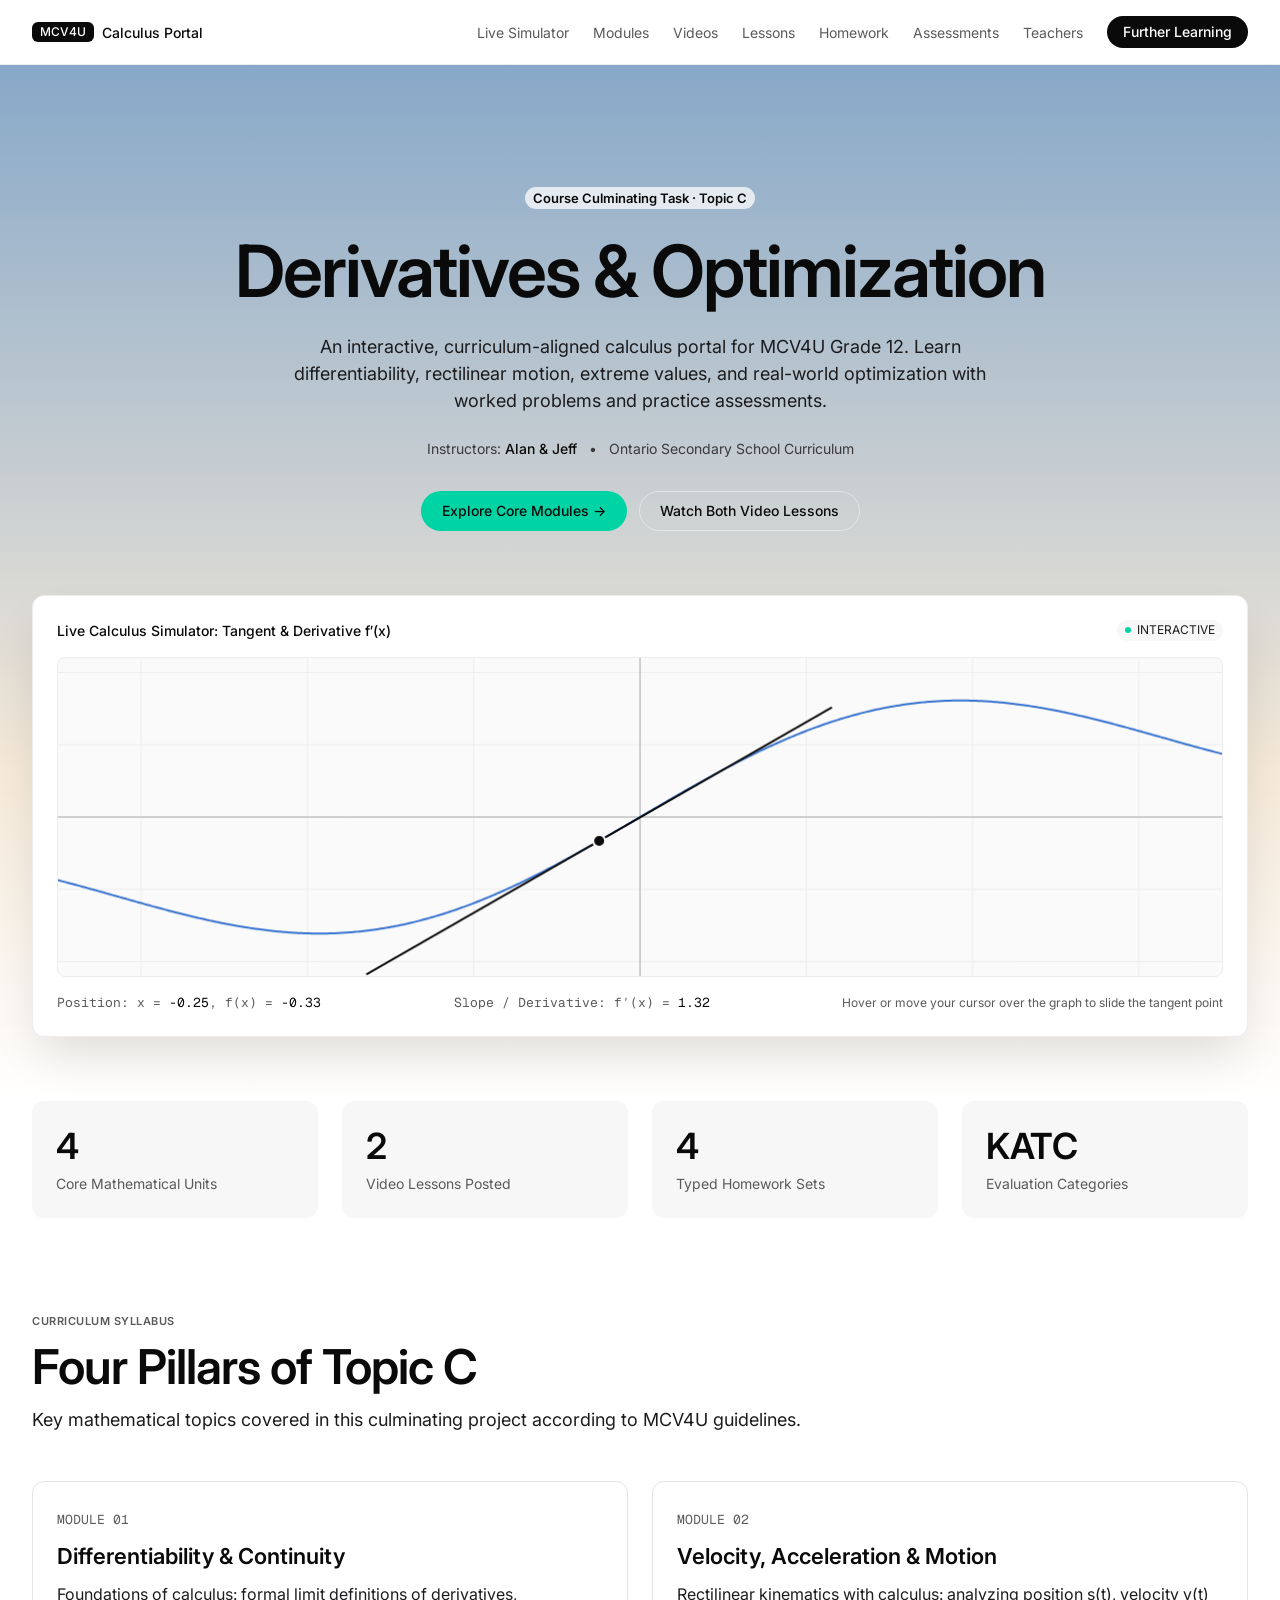
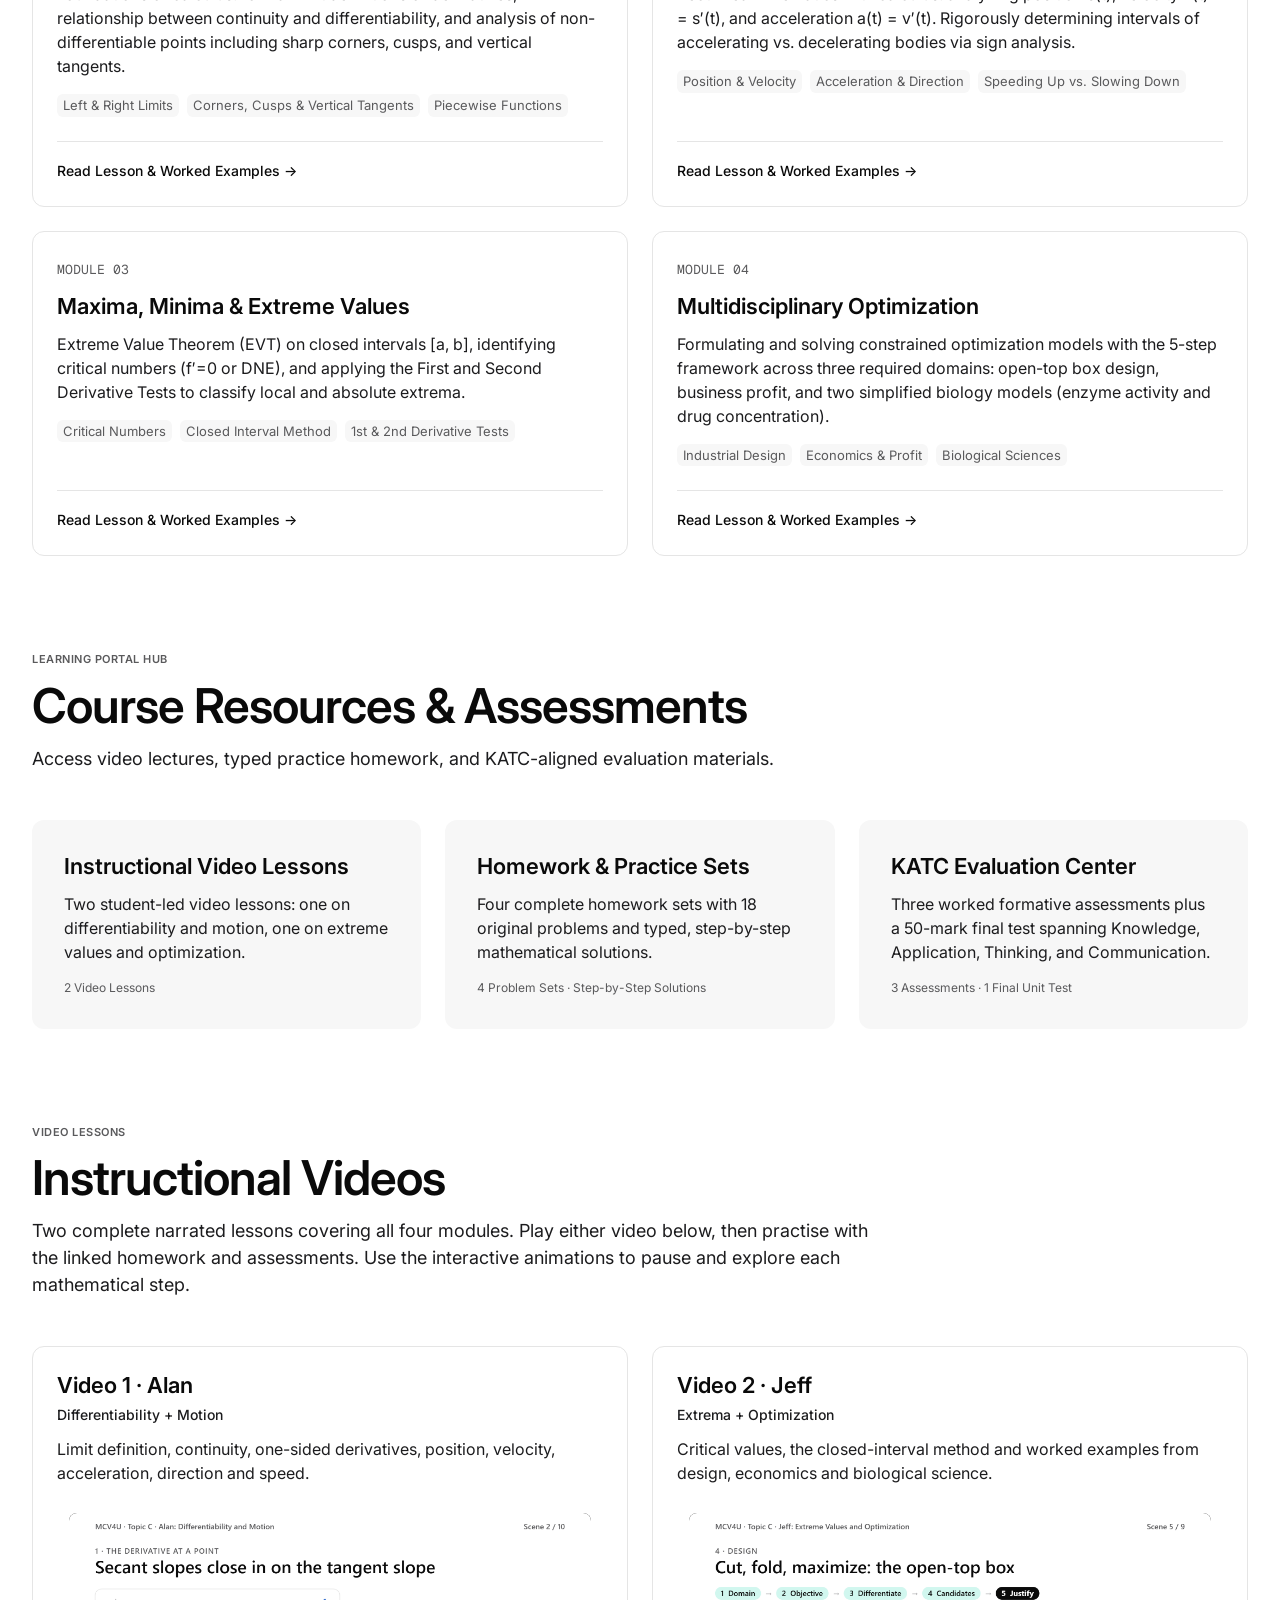
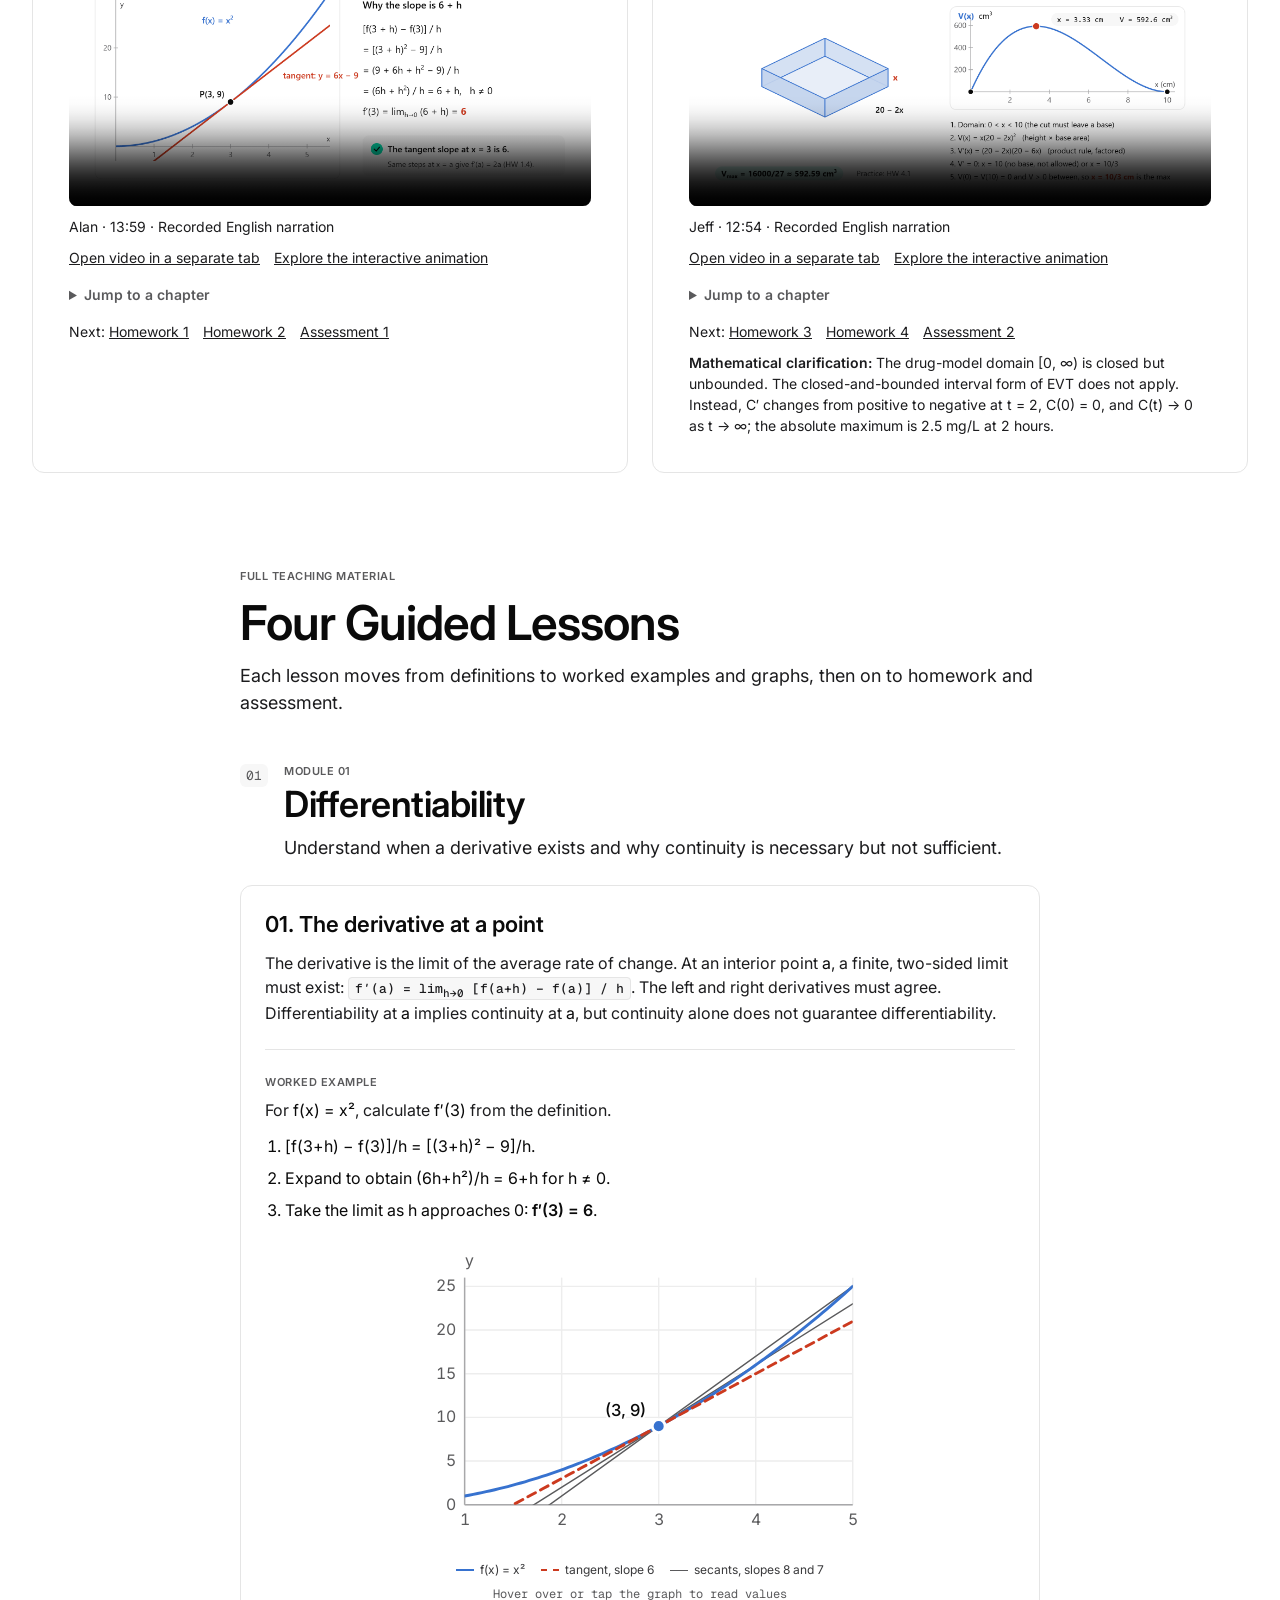
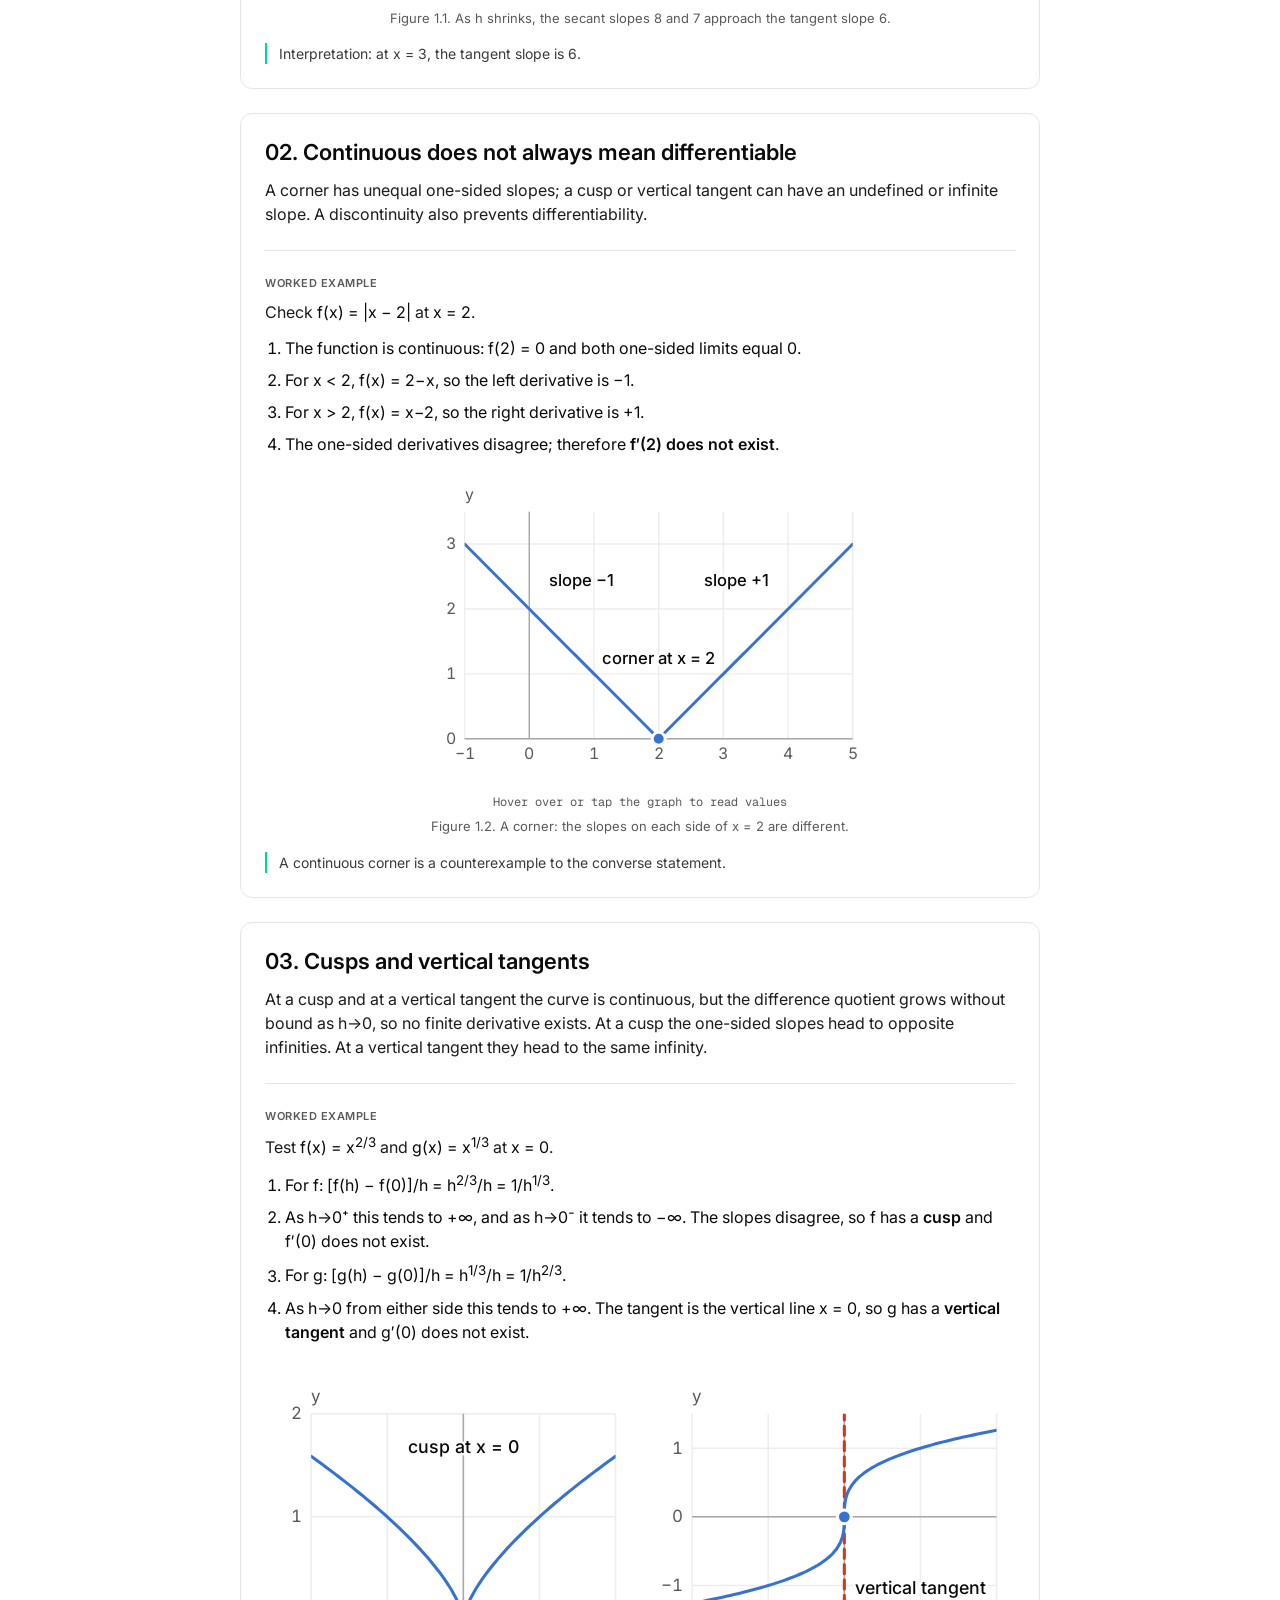
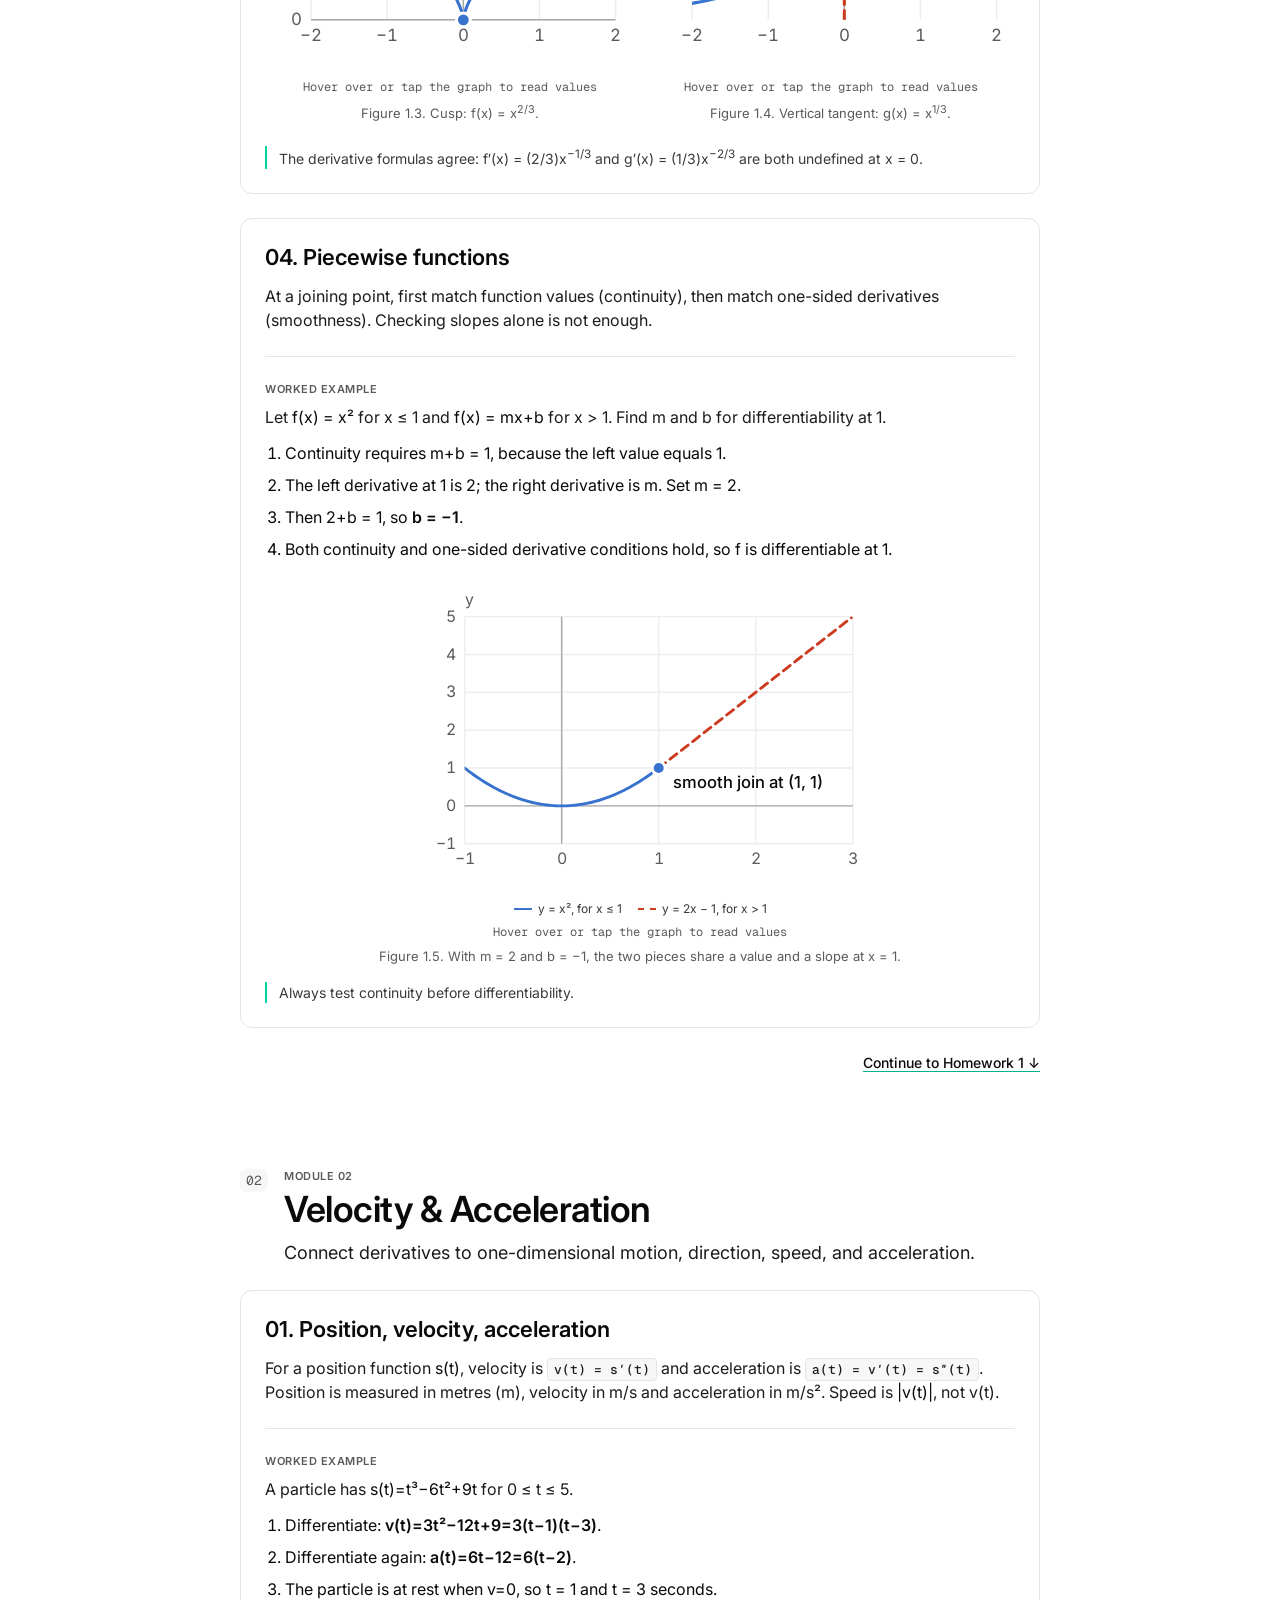
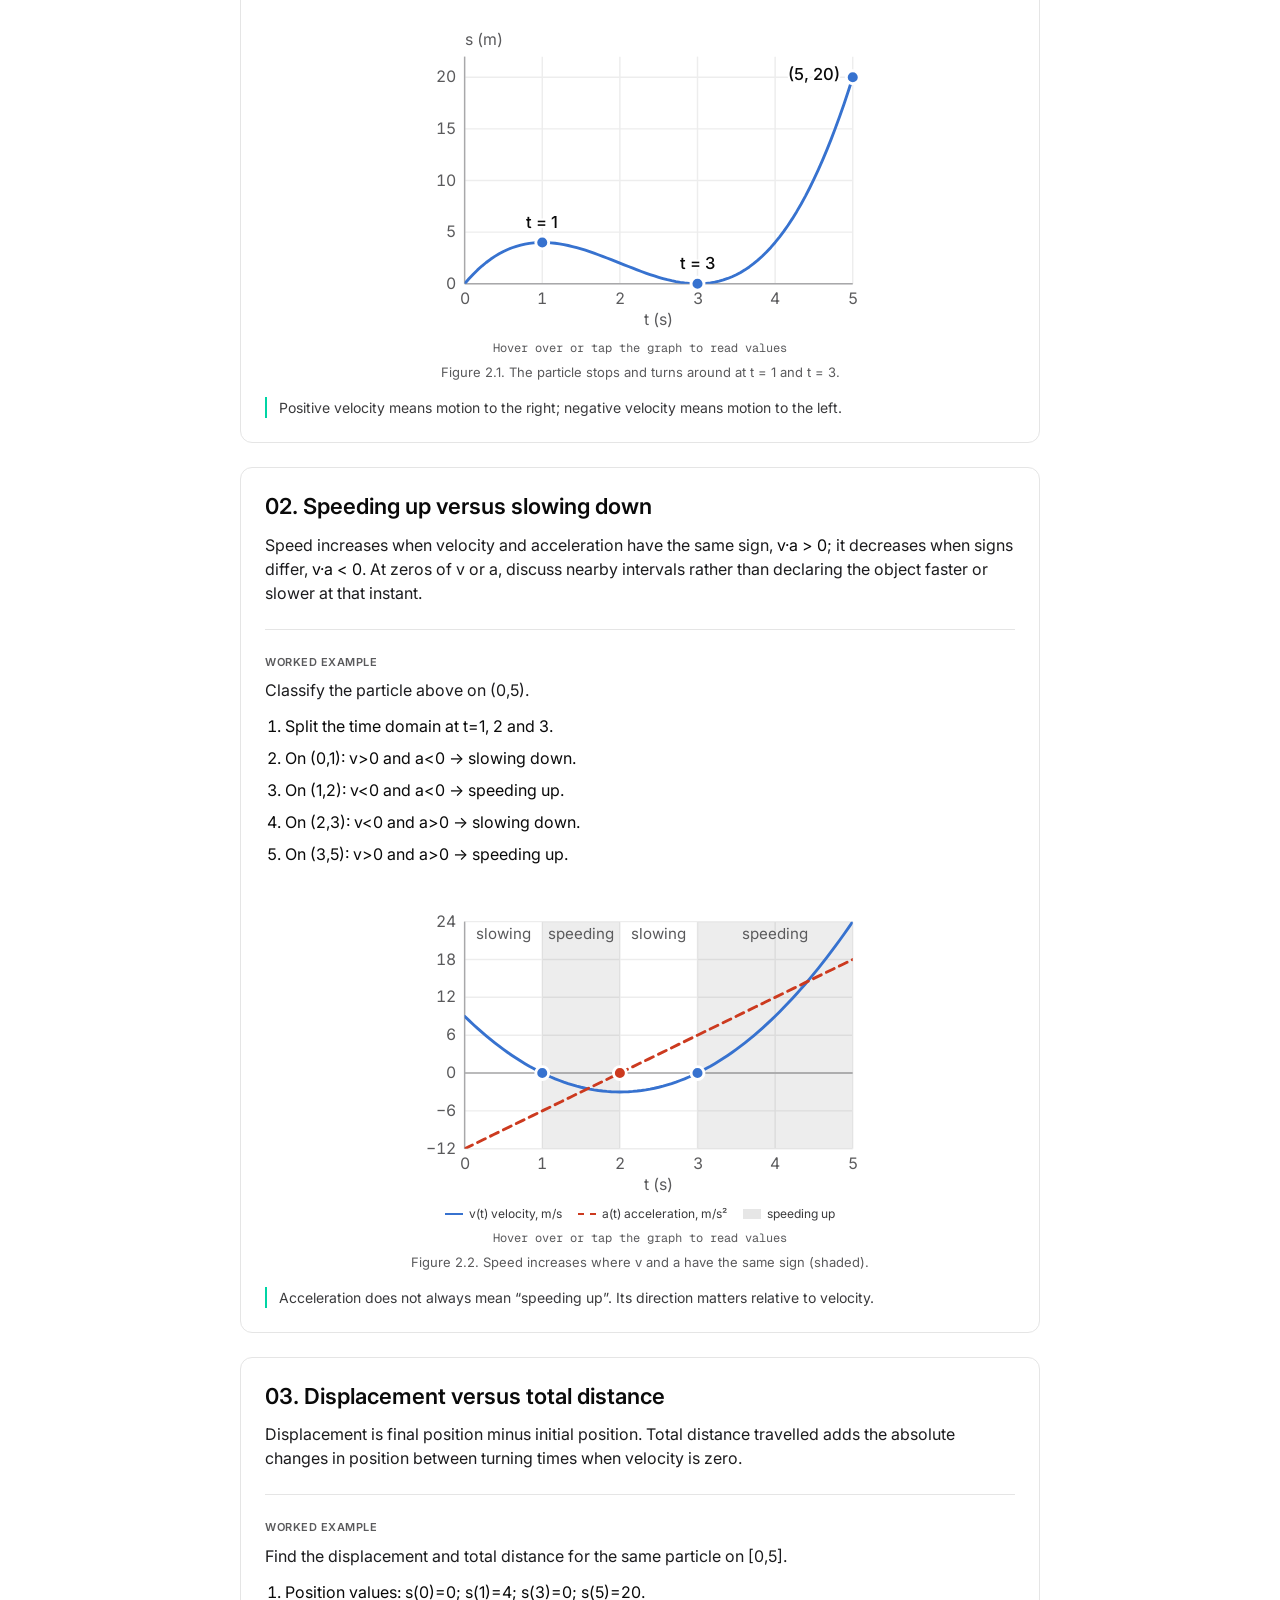
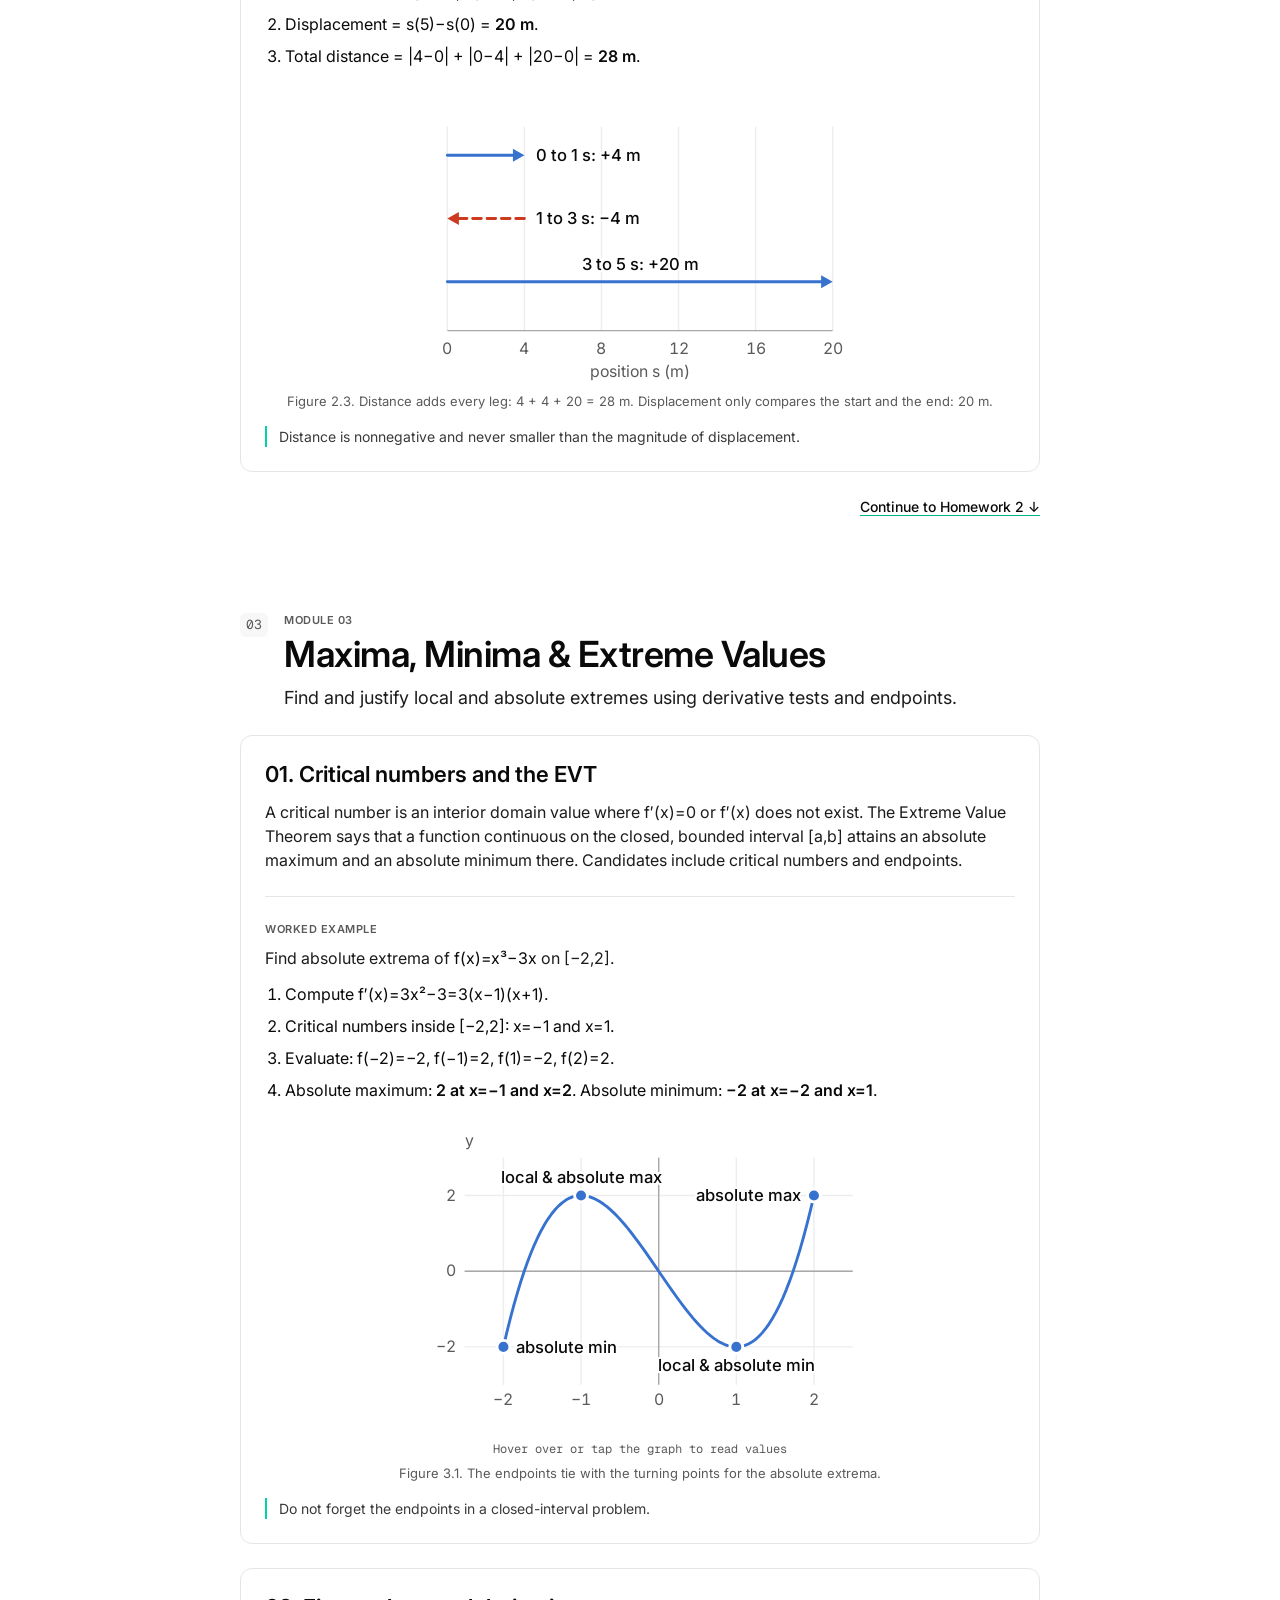
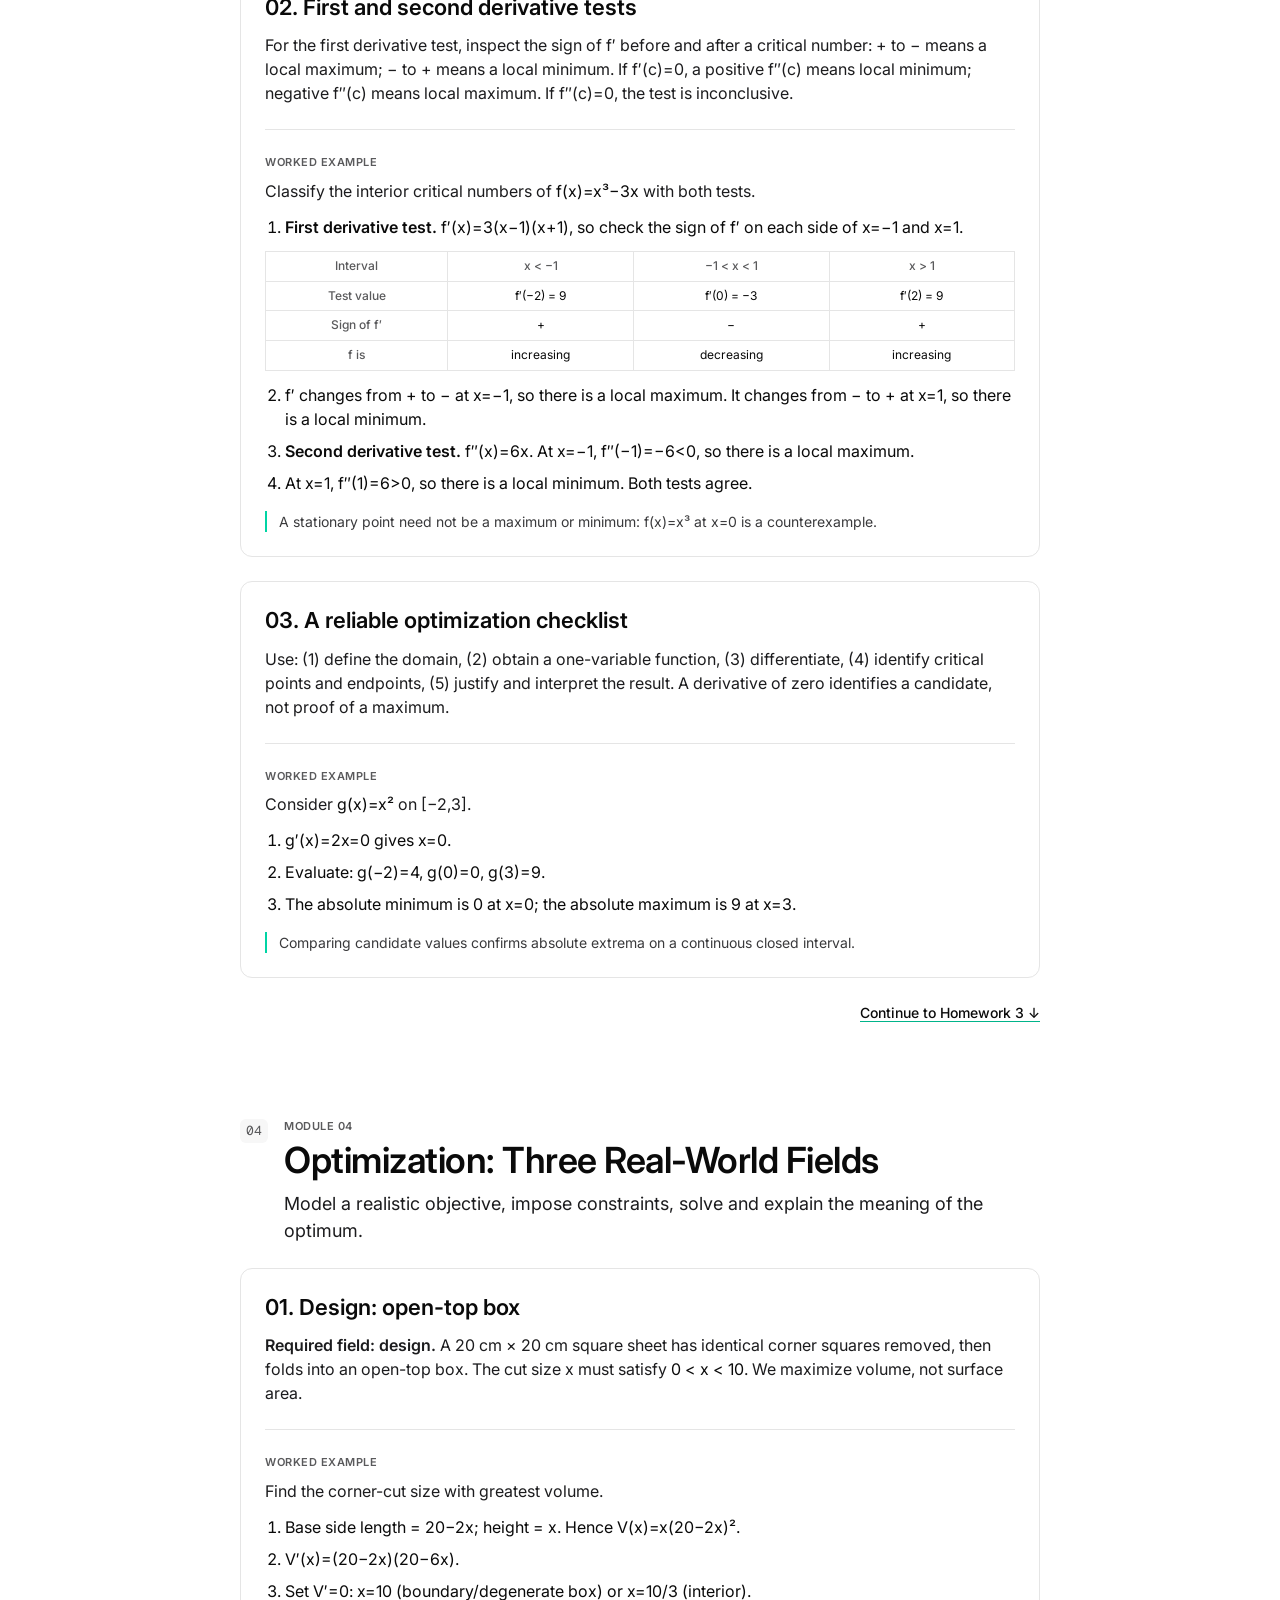
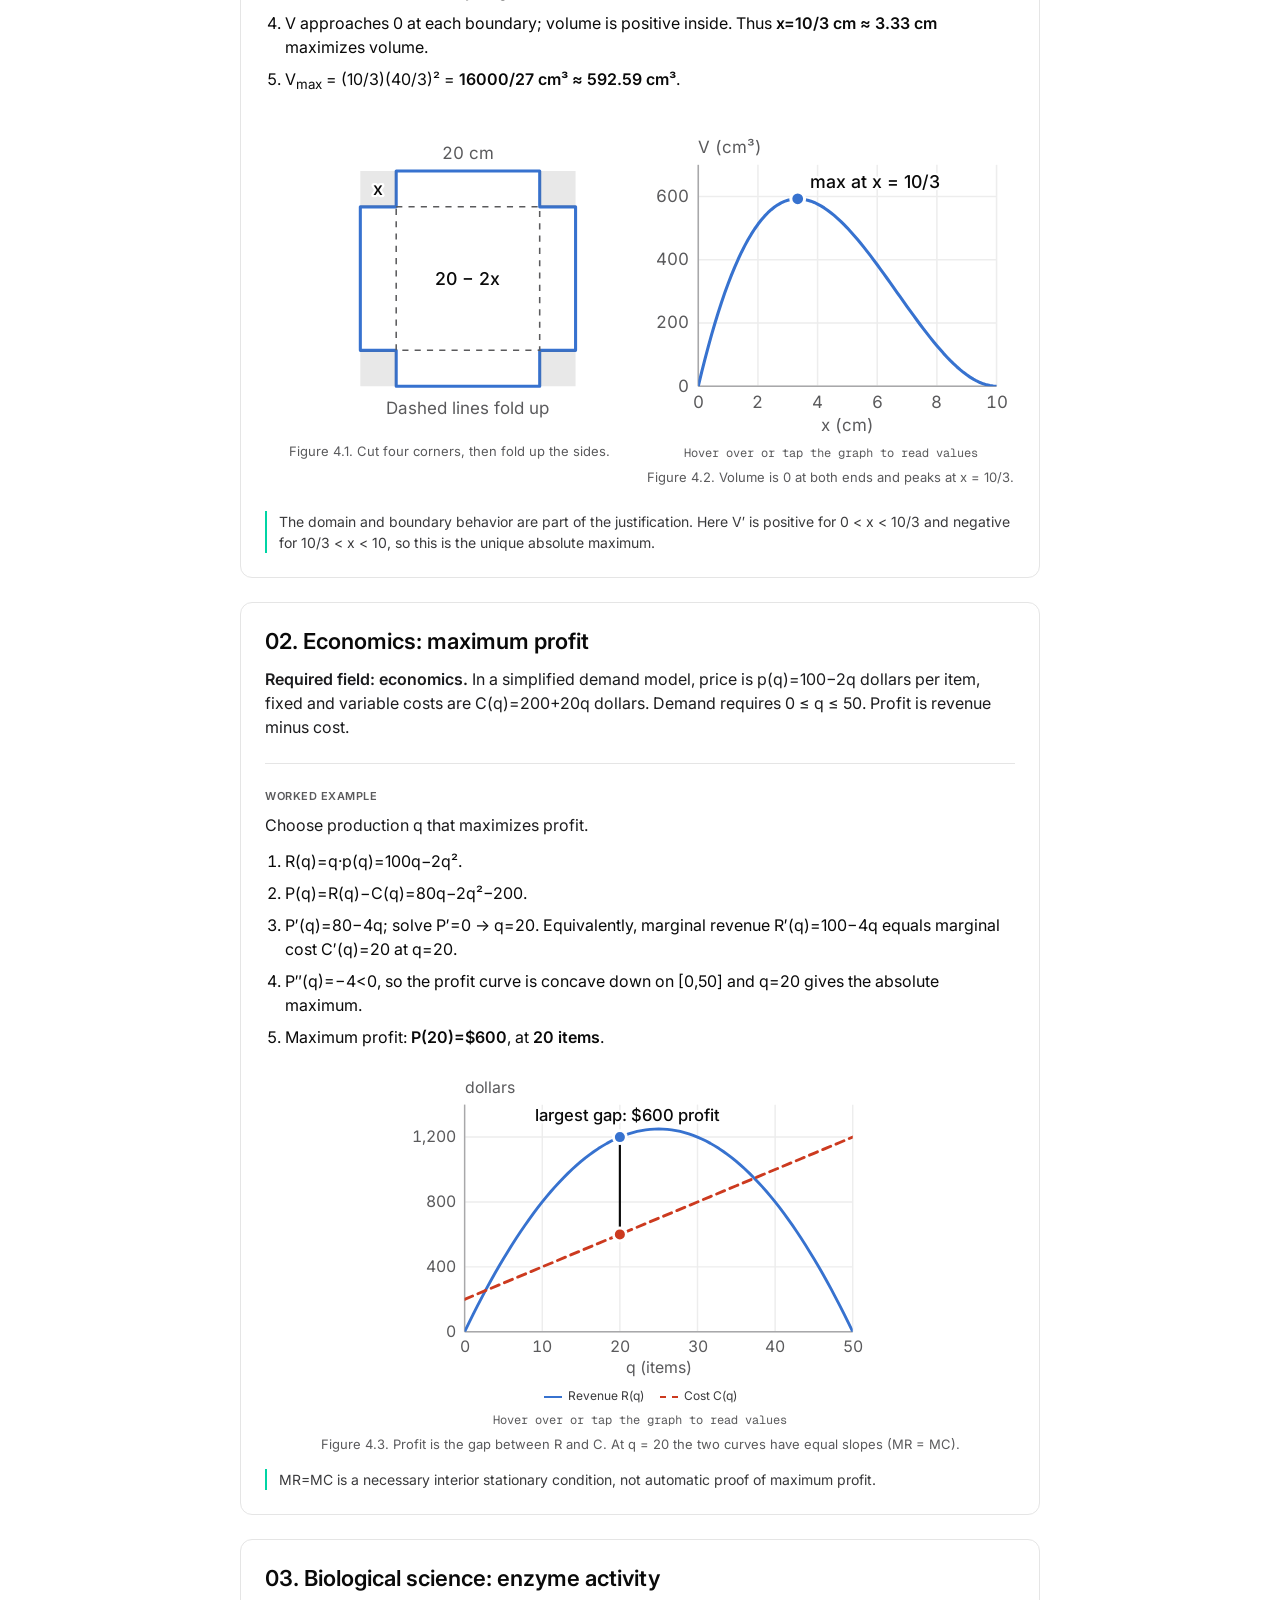
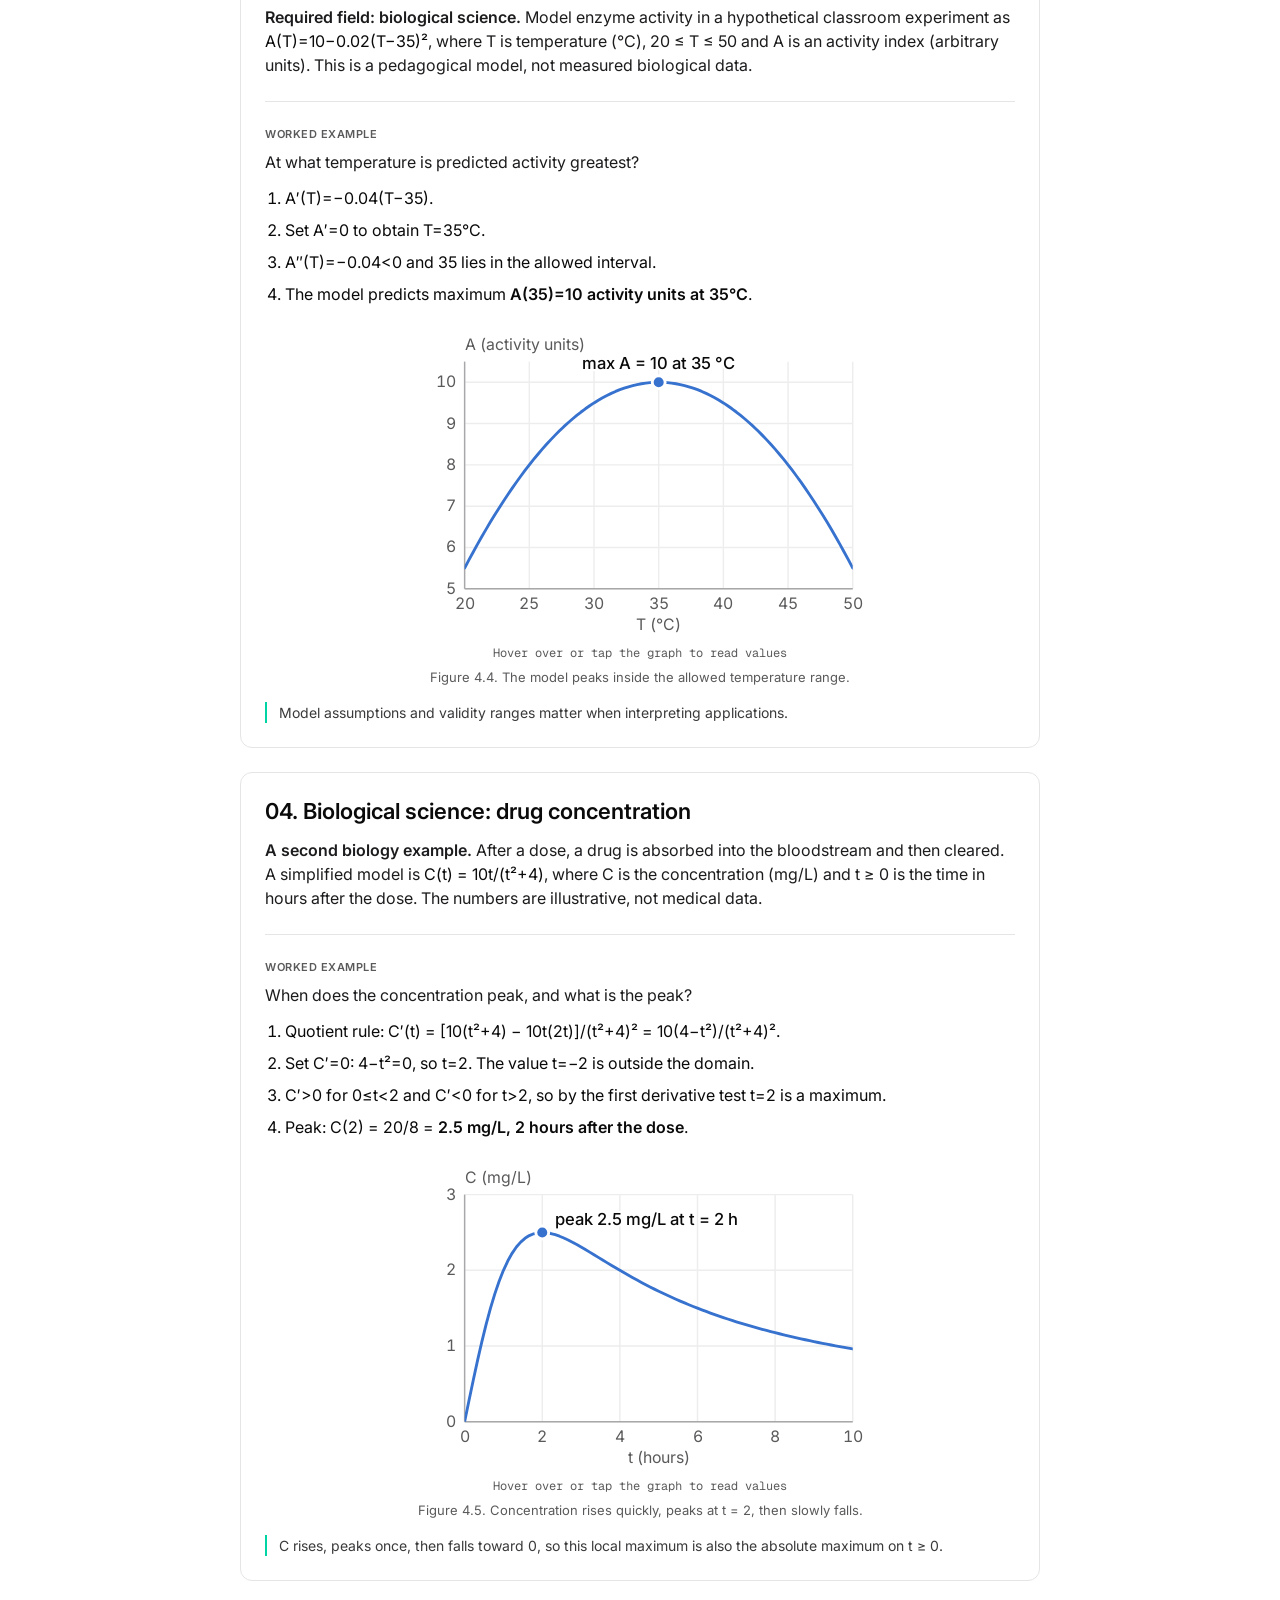
==== commit 847f6227: "Replace Alan opening narration and smooth clip transitions" ====
--- a/index.html
+++ b/index.html
@@ -1232,15 +1232,15 @@
       <section id="videos" class="curr-section"><div class="section-title-wrap"><span class="section-tag">Video lessons</span><h2>Instructional Videos</h2><p>Two complete narrated lessons covering all four modules. Play either video below, then practise with the linked homework and assessments. Use the interactive animations to pause and explore each mathematical step.</p></div><div class="video-grid">
 <article class="video-card"><h3>Video 1 · Alan</h3><h4>Differentiability + Motion</h4><p>Limit definition, continuity, one-sided derivatives, position, velocity, acceleration, direction and speed.</p><div class="video-slot has-video" id="video-1">
 <video id="player-alan" class="lesson-video" controls playsinline preload="metadata" poster="videos/verification/alan/secant.png" aria-label="Alan narrated lesson"><source src="videos/exports/alan-narrated-review.mp4" type="video/mp4">Your browser cannot play this video. <a href="videos/exports/alan-narrated-review.mp4">Open the MP4</a>.</video>
-<p class="video-note">Alan · 15:30 · Recorded English narration</p>
+<p class="video-note">Alan · 13:59 · Recorded English narration</p>
 <p class="video-note"><a href="videos/exports/alan-narrated-review.mp4">Open video in a separate tab</a><a href="videos/alan/index.html">Explore the interactive animation</a></p>
-<details class="video-chapters"><summary>Jump to a chapter</summary><nav aria-label="Alan video chapters"><a href="videos/exports/alan-narrated-review.mp4#t=0.0" data-video="player-alan" data-time="0.0">0:00 · Opening problem</a><a href="videos/exports/alan-narrated-review.mp4#t=78.567" data-video="player-alan" data-time="78.567">1:18 · From secant to tangent</a><a href="videos/exports/alan-narrated-review.mp4#t=240.7" data-video="player-alan" data-time="240.7">4:00 · Microscope</a><a href="videos/exports/alan-narrated-review.mp4#t=332.633" data-video="player-alan" data-time="332.633">5:32 · Cusps and vertical tangents</a><a href="videos/exports/alan-narrated-review.mp4#t=436.167" data-video="player-alan" data-time="436.167">7:16 · Match values and slopes</a><a href="videos/exports/alan-narrated-review.mp4#t=533.233" data-video="player-alan" data-time="533.233">8:53 · Bridge</a><a href="videos/exports/alan-narrated-review.mp4#t=560.9" data-video="player-alan" data-time="560.9">9:20 · Position, velocity and acceleration</a><a href="videos/exports/alan-narrated-review.mp4#t=669.367" data-video="player-alan" data-time="669.367">11:09 · Speeding up and slowing down</a><a href="videos/exports/alan-narrated-review.mp4#t=786.467" data-video="player-alan" data-time="786.467">13:06 · Distance and displacement</a><a href="videos/exports/alan-narrated-review.mp4#t=866.533" data-video="player-alan" data-time="866.533">14:26 · Review and next steps</a></nav></details>
+<details class="video-chapters"><summary>Jump to a chapter</summary><nav aria-label="Alan video chapters"><a href="videos/exports/alan-narrated-review.mp4#t=0.000000" data-video="player-alan" data-time="0.000000">0:00 · Opening problem</a><a href="videos/exports/alan-narrated-review.mp4#t=62.500000" data-video="player-alan" data-time="62.500000">1:02 · From secant to tangent</a><a href="videos/exports/alan-narrated-review.mp4#t=199.366667" data-video="player-alan" data-time="199.366667">3:19 · Microscope</a><a href="videos/exports/alan-narrated-review.mp4#t=282.666667" data-video="player-alan" data-time="282.666667">4:42 · Cusps and vertical tangents</a><a href="videos/exports/alan-narrated-review.mp4#t=380.133333" data-video="player-alan" data-time="380.133333">6:20 · Match values and slopes</a><a href="videos/exports/alan-narrated-review.mp4#t=470.700000" data-video="player-alan" data-time="470.700000">7:50 · Bridge</a><a href="videos/exports/alan-narrated-review.mp4#t=494.566667" data-video="player-alan" data-time="494.566667">8:14 · Position, velocity and acceleration</a><a href="videos/exports/alan-narrated-review.mp4#t=596.200000" data-video="player-alan" data-time="596.200000">9:56 · Speeding up and slowing down</a><a href="videos/exports/alan-narrated-review.mp4#t=704.500000" data-video="player-alan" data-time="704.500000">11:44 · Distance and displacement</a><a href="videos/exports/alan-narrated-review.mp4#t=779.366667" data-video="player-alan" data-time="779.366667">12:59 · Review and next steps</a></nav></details>
 <p class="video-note">Next: <a href="#hw1">Homework 1</a><a href="#hw2">Homework 2</a><a href="#assess1">Assessment 1</a></p></div></article>
 <article class="video-card"><h3>Video 2 · Jeff</h3><h4>Extrema + Optimization</h4><p>Critical values, the closed-interval method and worked examples from design, economics and biological science.</p><div class="video-slot has-video" id="video-2">
 <video id="player-jeff" class="lesson-video" controls playsinline preload="metadata" poster="videos/verification/jeff/box.png" aria-label="Jeff narrated lesson"><source src="videos/exports/jeff-narrated-review.mp4" type="video/mp4">Your browser cannot play this video. <a href="videos/exports/jeff-narrated-review.mp4">Open the MP4</a>.</video>
-<p class="video-note">Jeff · 14:00 · Recorded English narration</p>
+<p class="video-note">Jeff · 12:54 · Recorded English narration</p>
 <p class="video-note"><a href="videos/exports/jeff-narrated-review.mp4">Open video in a separate tab</a><a href="videos/jeff/index.html">Explore the interactive animation</a></p>
-<details class="video-chapters"><summary>Jump to a chapter</summary><nav aria-label="Jeff video chapters"><a href="videos/exports/jeff-narrated-review.mp4#t=0.0" data-video="player-jeff" data-time="0.0">0:00 · Opening problem</a><a href="videos/exports/jeff-narrated-review.mp4#t=66.567" data-video="player-jeff" data-time="66.567">1:06 · Critical numbers</a><a href="videos/exports/jeff-narrated-review.mp4#t=141.433" data-video="player-jeff" data-time="141.433">2:21 · The closed-interval method</a><a href="videos/exports/jeff-narrated-review.mp4#t=255.1" data-video="player-jeff" data-time="255.1">4:15 · Derivative tests</a><a href="videos/exports/jeff-narrated-review.mp4#t=351.0" data-video="player-jeff" data-time="351.0">5:51 · Design: open-top box</a><a href="videos/exports/jeff-narrated-review.mp4#t=475.6" data-video="player-jeff" data-time="475.6">7:55 · Economics: maximum profit</a><a href="videos/exports/jeff-narrated-review.mp4#t=628.933" data-video="player-jeff" data-time="628.933">10:28 · Biology: drug concentration</a><a href="videos/exports/jeff-narrated-review.mp4#t=721.2" data-video="player-jeff" data-time="721.2">12:01 · Yourturn</a><a href="videos/exports/jeff-narrated-review.mp4#t=794.167" data-video="player-jeff" data-time="794.167">13:14 · Review and next steps</a></nav></details>
+<details class="video-chapters"><summary>Jump to a chapter</summary><nav aria-label="Jeff video chapters"><a href="videos/exports/jeff-narrated-review.mp4#t=0.000000" data-video="player-jeff" data-time="0.000000">0:00 · Opening problem</a><a href="videos/exports/jeff-narrated-review.mp4#t=59.133333" data-video="player-jeff" data-time="59.133333">0:59 · Critical numbers</a><a href="videos/exports/jeff-narrated-review.mp4#t=125.966667" data-video="player-jeff" data-time="125.966667">2:05 · The closed-interval method</a><a href="videos/exports/jeff-narrated-review.mp4#t=229.433333" data-video="player-jeff" data-time="229.433333">3:49 · Derivative tests</a><a href="videos/exports/jeff-narrated-review.mp4#t=320.100000" data-video="player-jeff" data-time="320.100000">5:20 · Design: open-top box</a><a href="videos/exports/jeff-narrated-review.mp4#t=432.366667" data-video="player-jeff" data-time="432.366667">7:12 · Economics: maximum profit</a><a href="videos/exports/jeff-narrated-review.mp4#t=576.566667" data-video="player-jeff" data-time="576.566667">9:36 · Biology: drug concentration</a><a href="videos/exports/jeff-narrated-review.mp4#t=661.900000" data-video="player-jeff" data-time="661.900000">11:01 · Yourturn</a><a href="videos/exports/jeff-narrated-review.mp4#t=730.833333" data-video="player-jeff" data-time="730.833333">12:10 · Review and next steps</a></nav></details>
 <p class="video-note">Next: <a href="#hw3">Homework 3</a><a href="#hw4">Homework 4</a><a href="#assess2">Assessment 2</a></p><p class="video-note"><strong>Mathematical clarification:</strong> The drug-model domain [0, ∞) is closed but unbounded. The closed-and-bounded interval form of EVT does not apply. Instead, C′ changes from positive to negative at t = 2, C(0) = 0, and C(t) → 0 as t → ∞; the absolute maximum is 2.5 mg/L at 2 hours.</p></div></article></div></section>
 
       <section id="lessons" class="curr-section"><div class="section-title-wrap"><span class="section-tag">Full teaching material</span><h2>Four Guided Lessons</h2><p>Each lesson moves from definitions to worked examples and graphs, then on to homework and assessment.</p></div>
